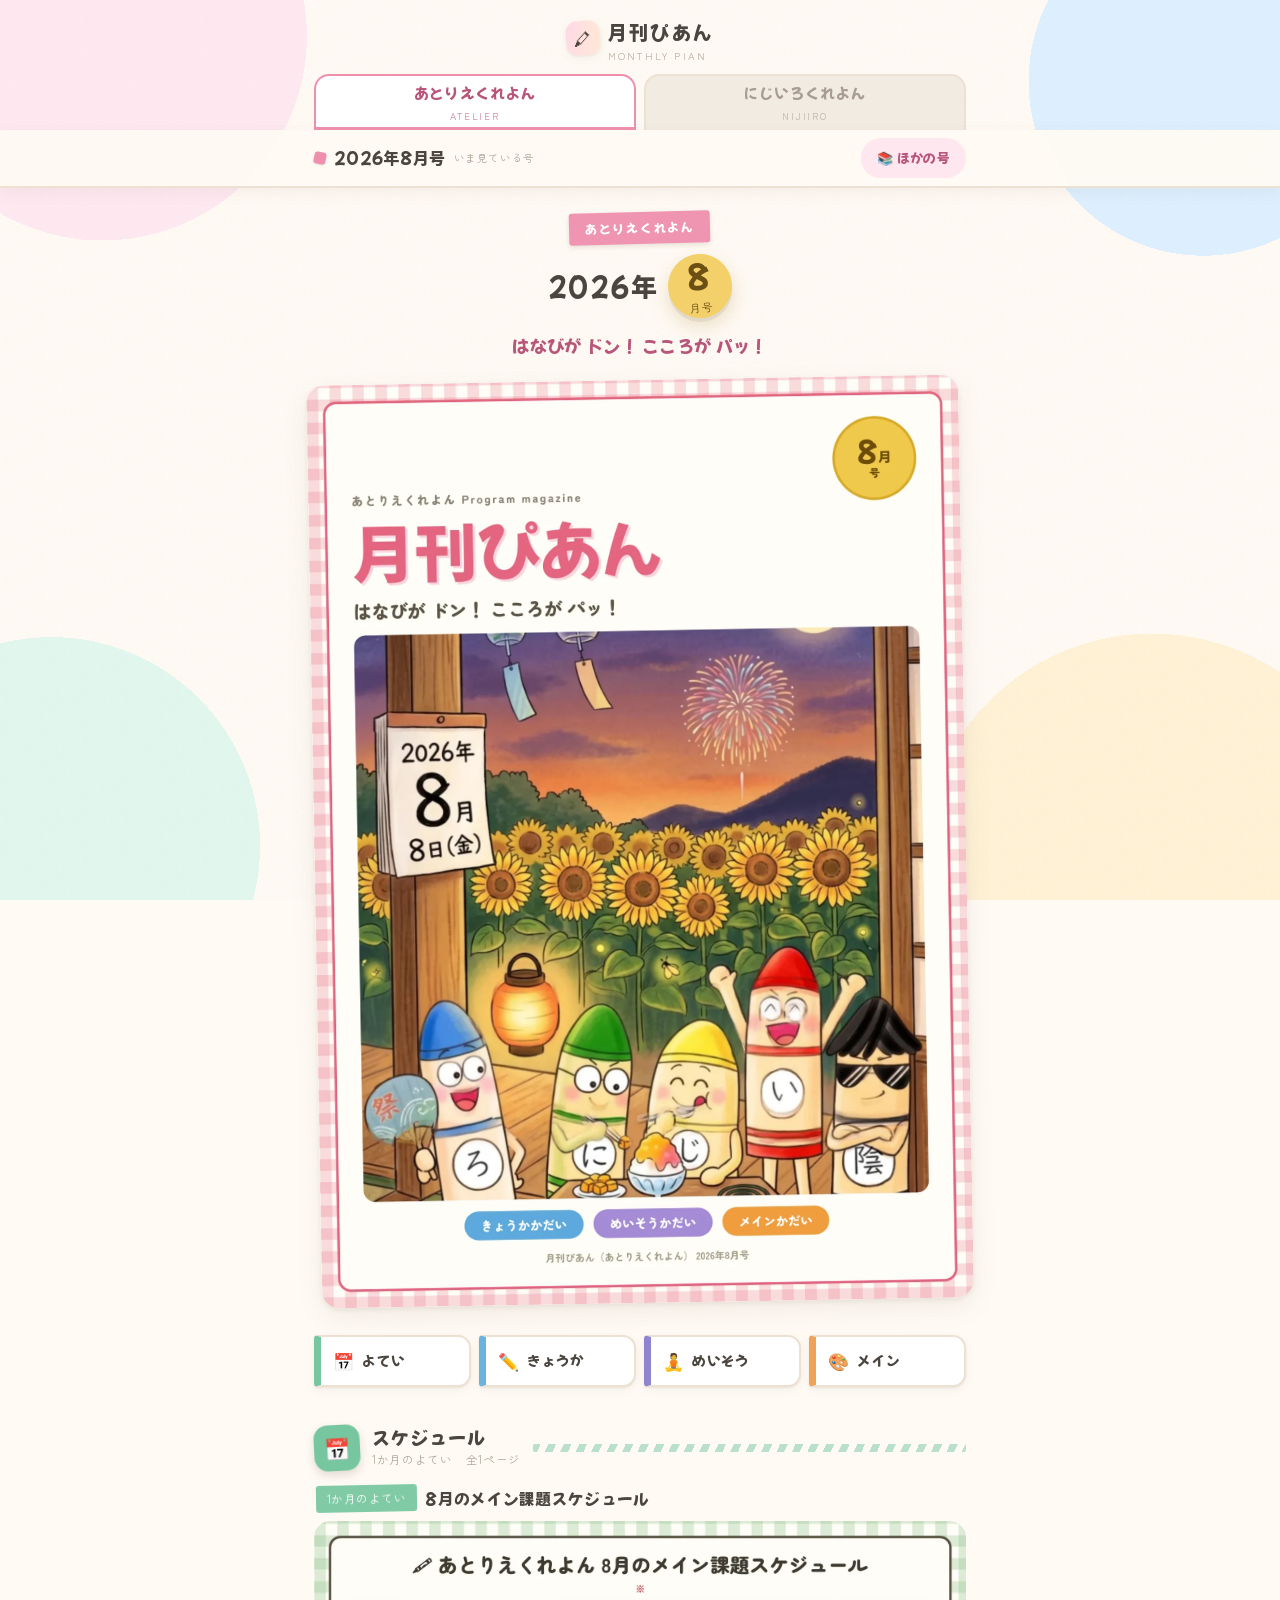
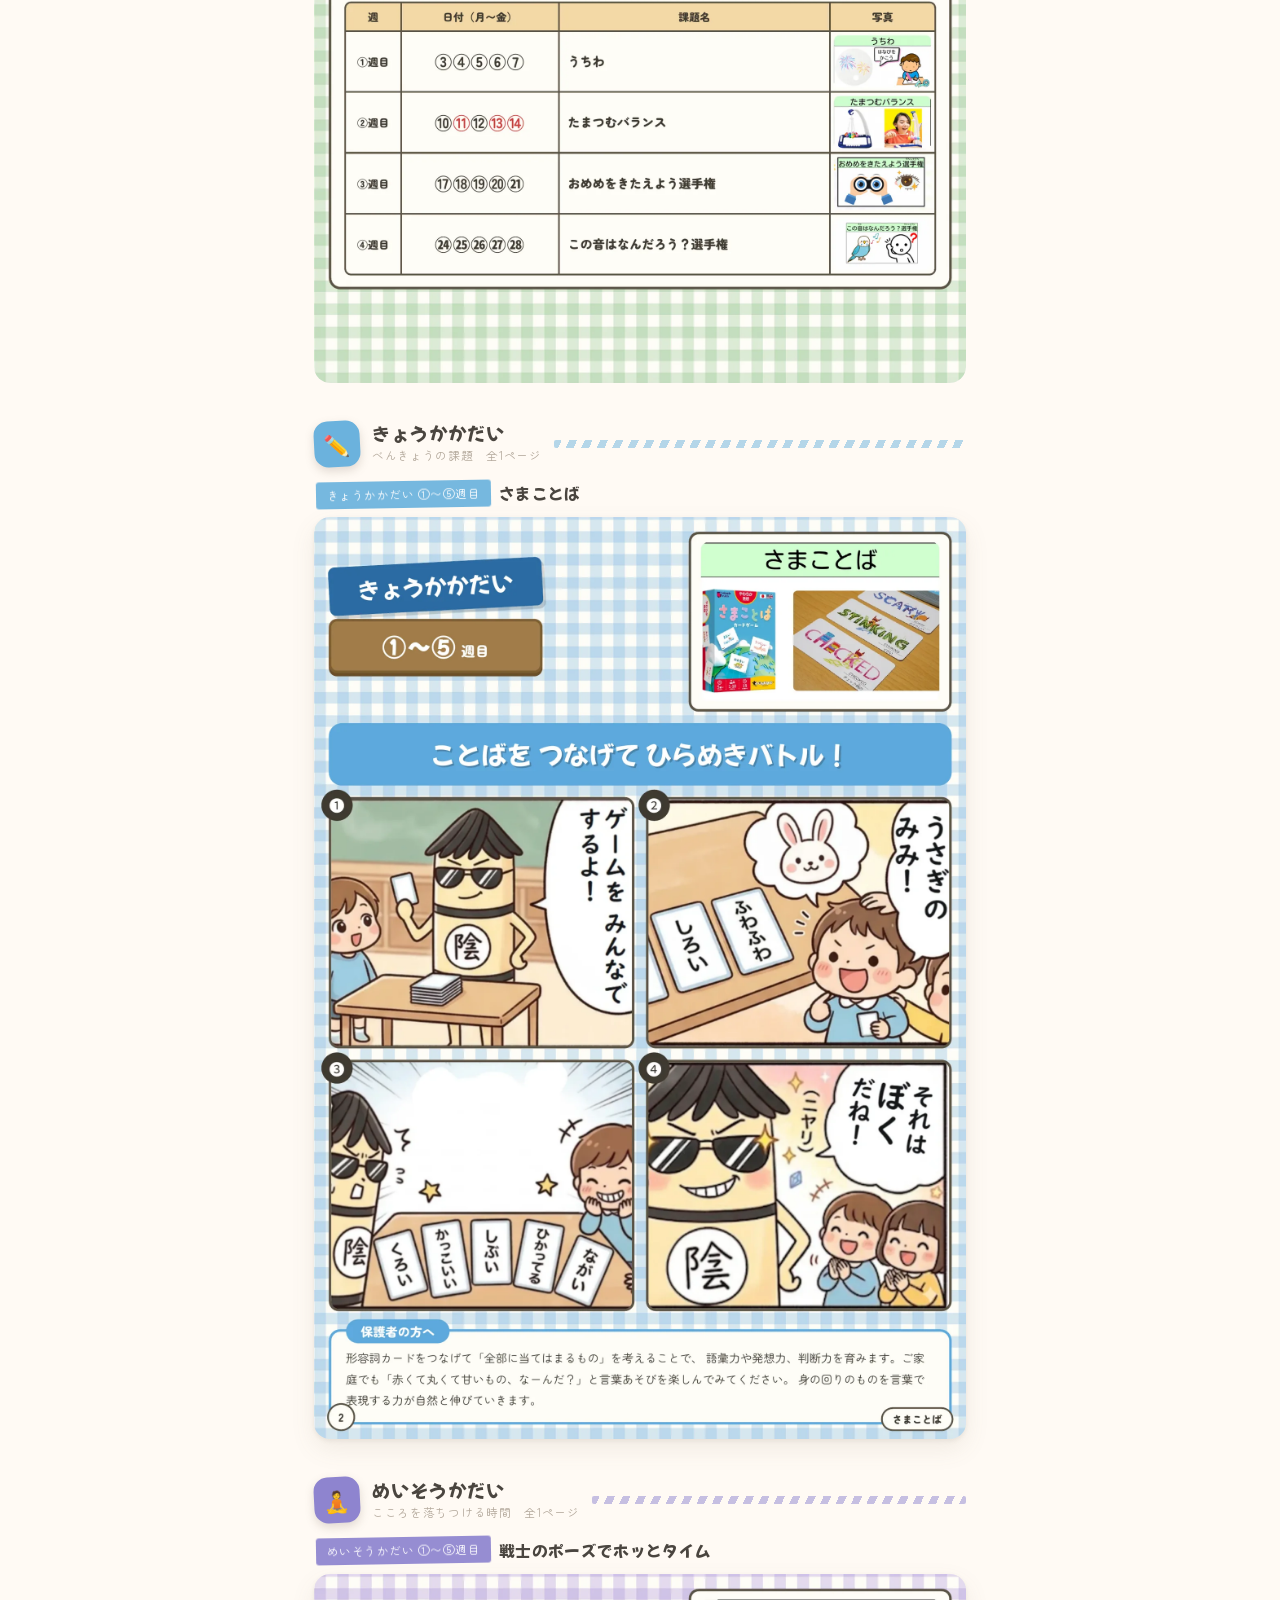
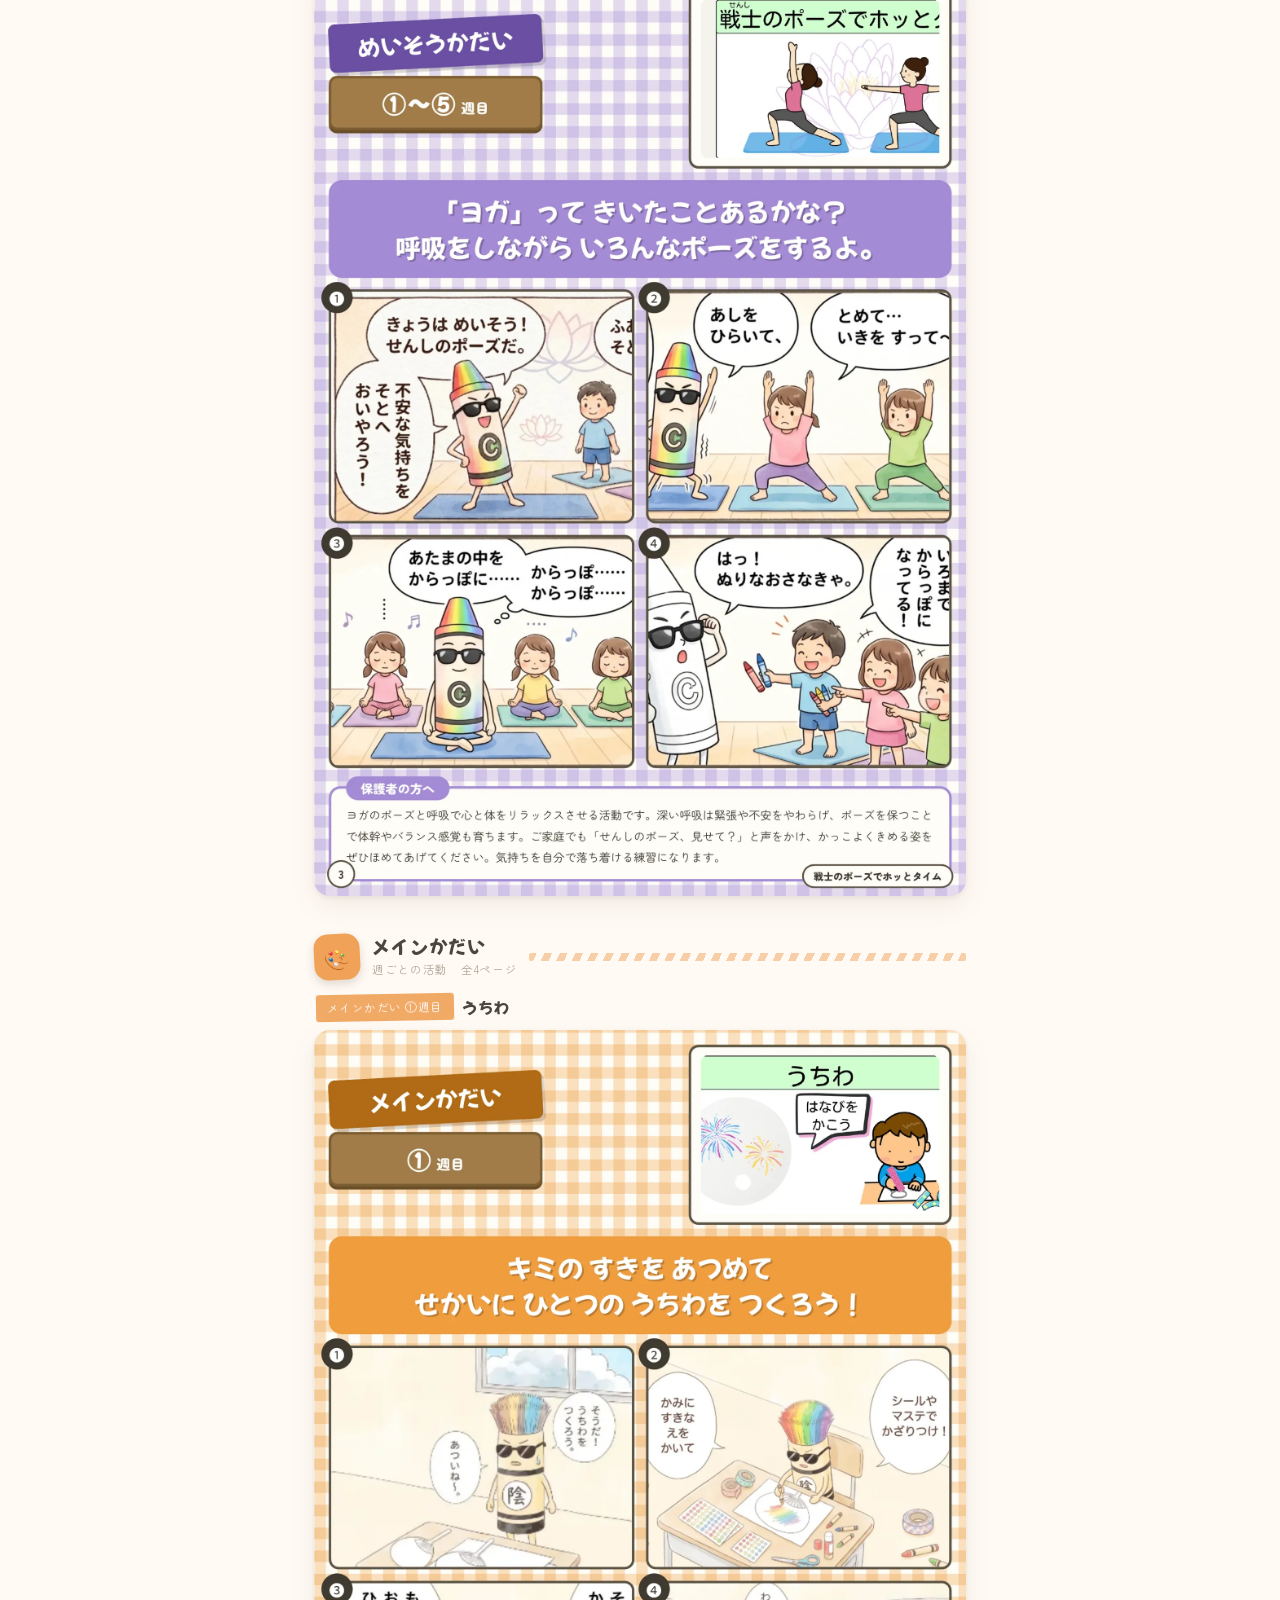
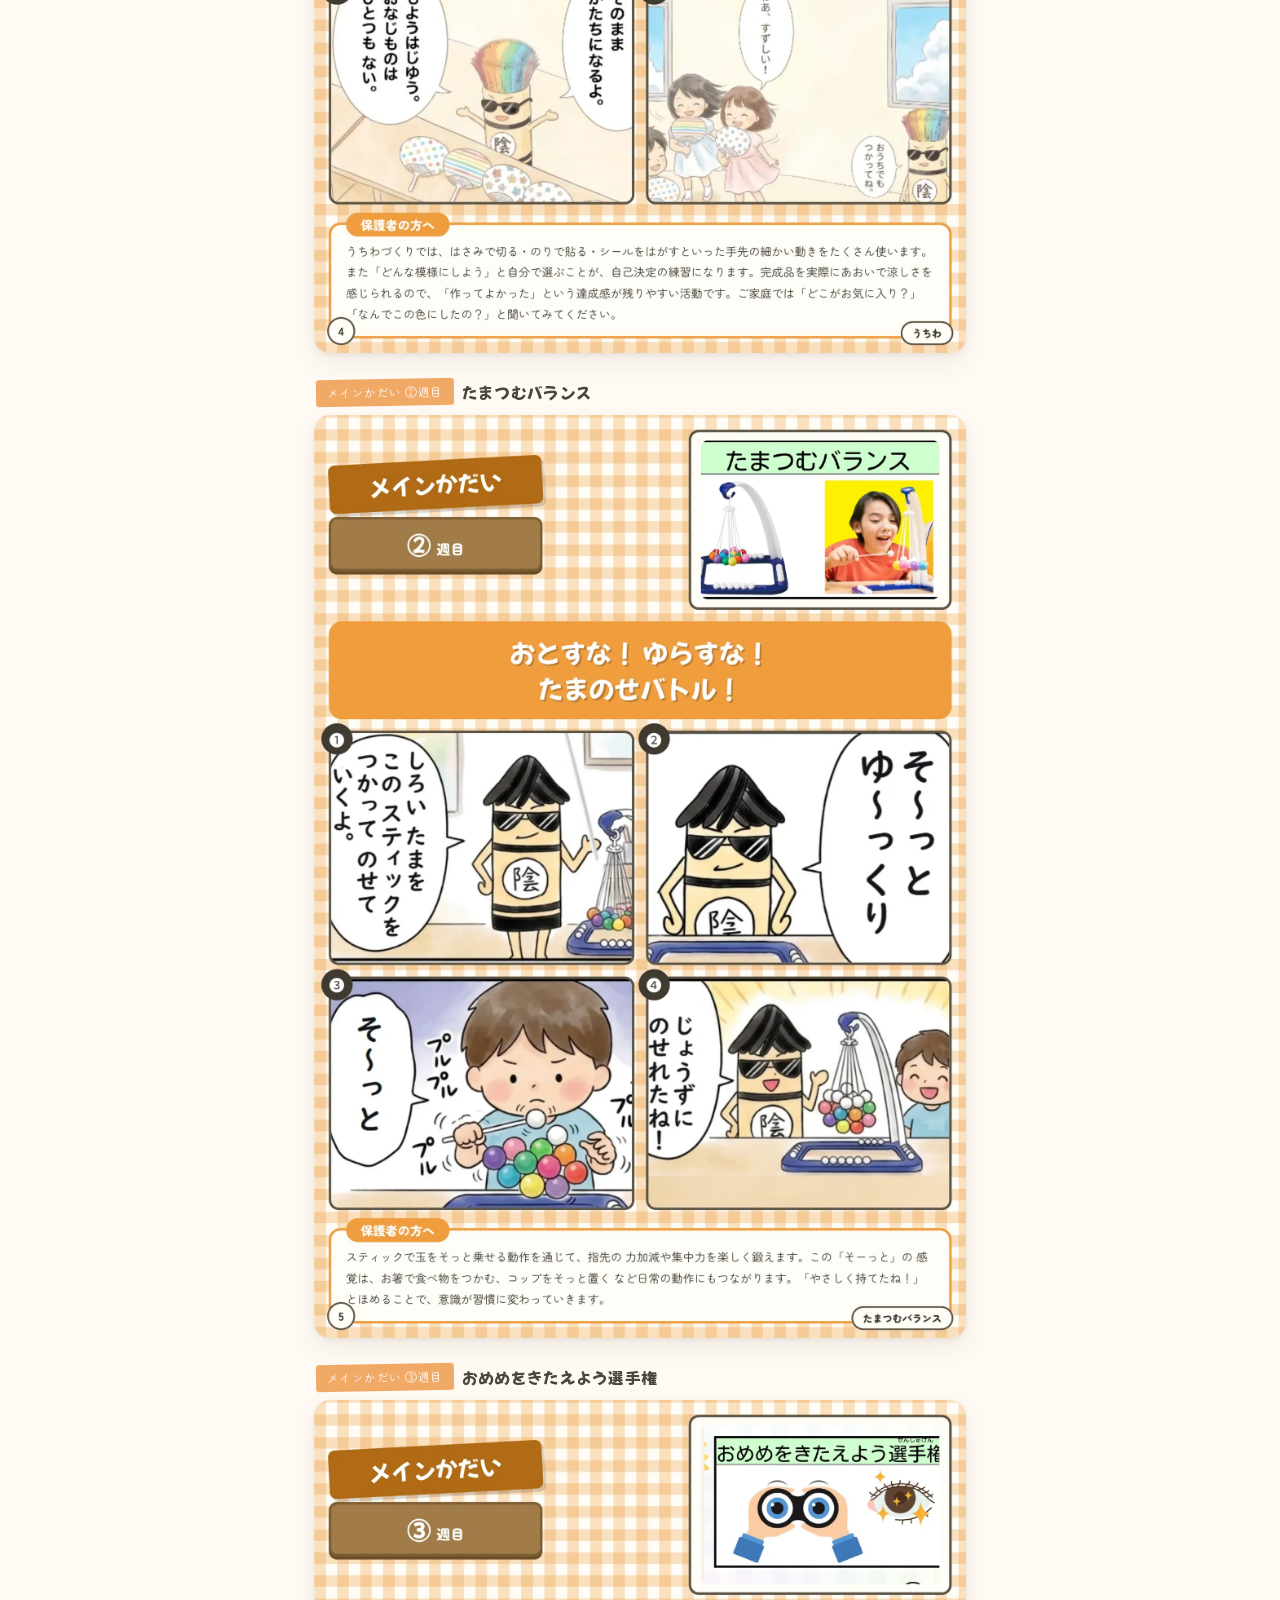
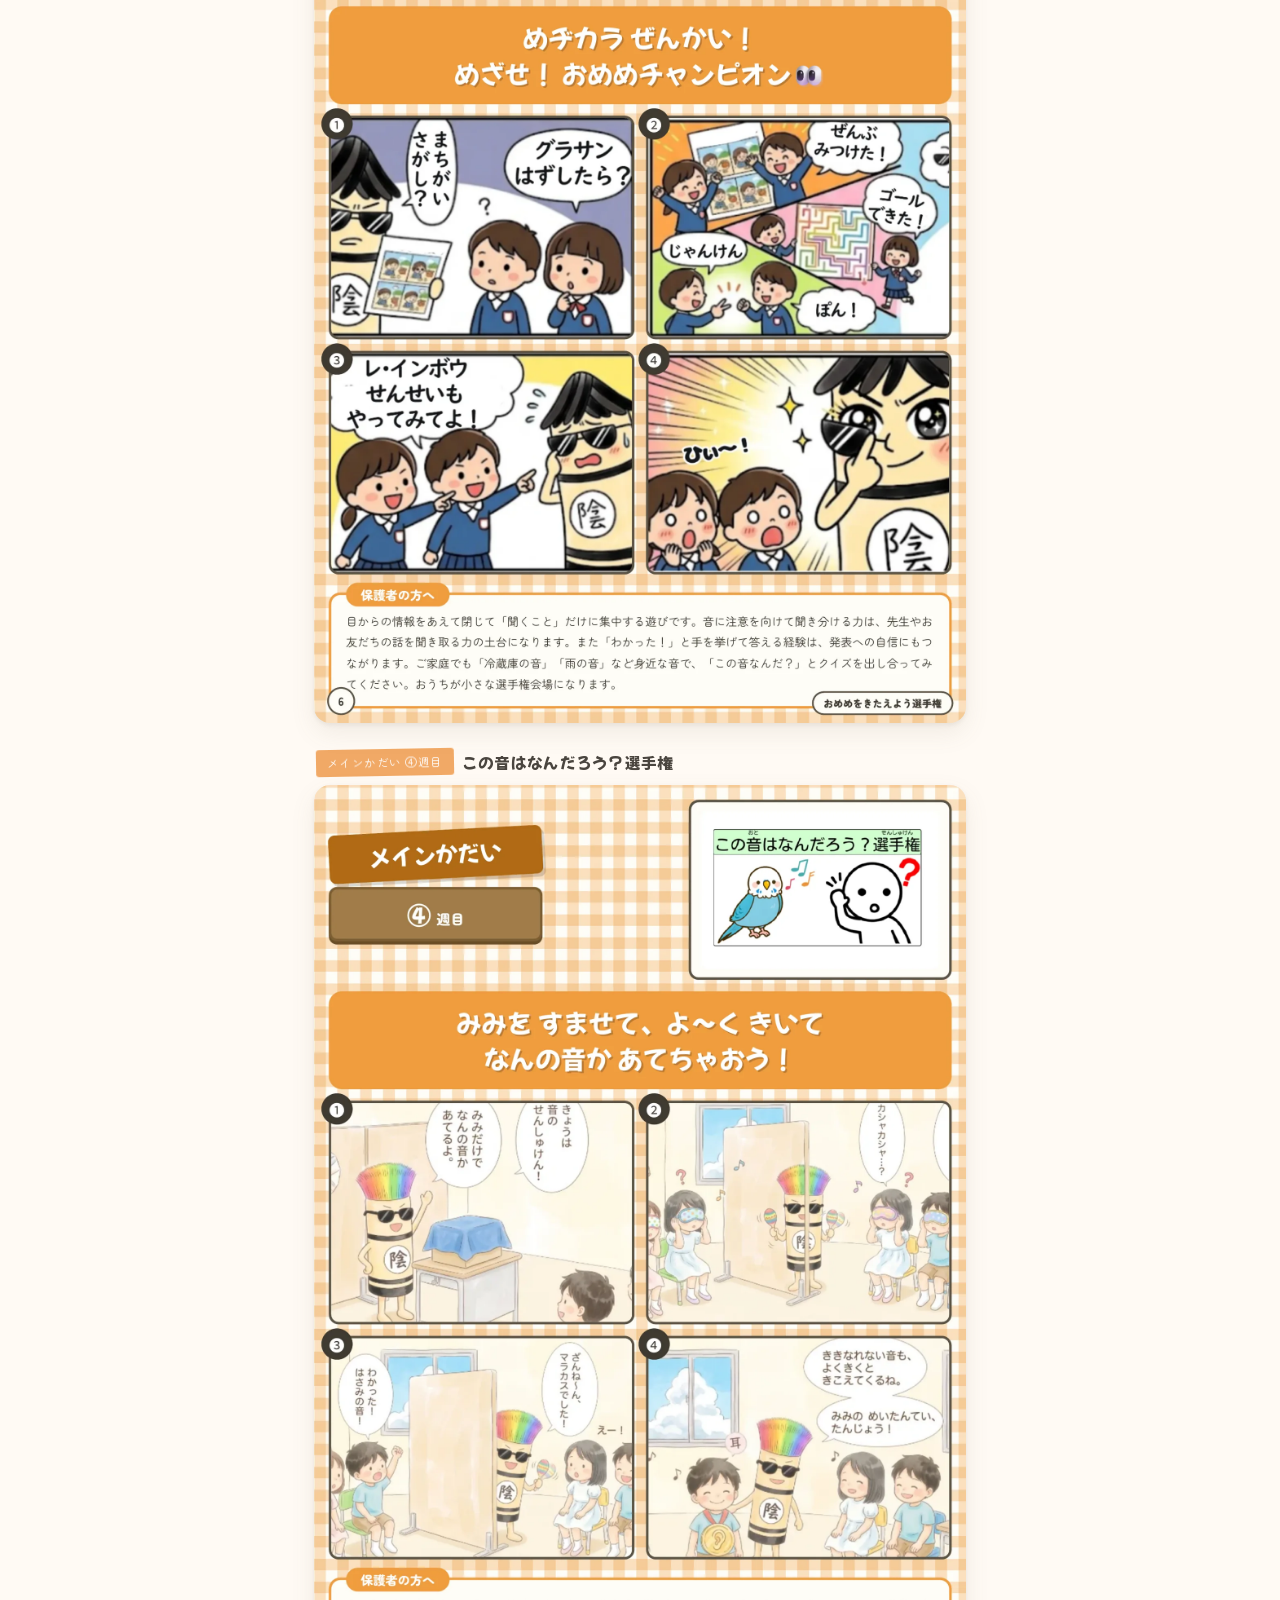
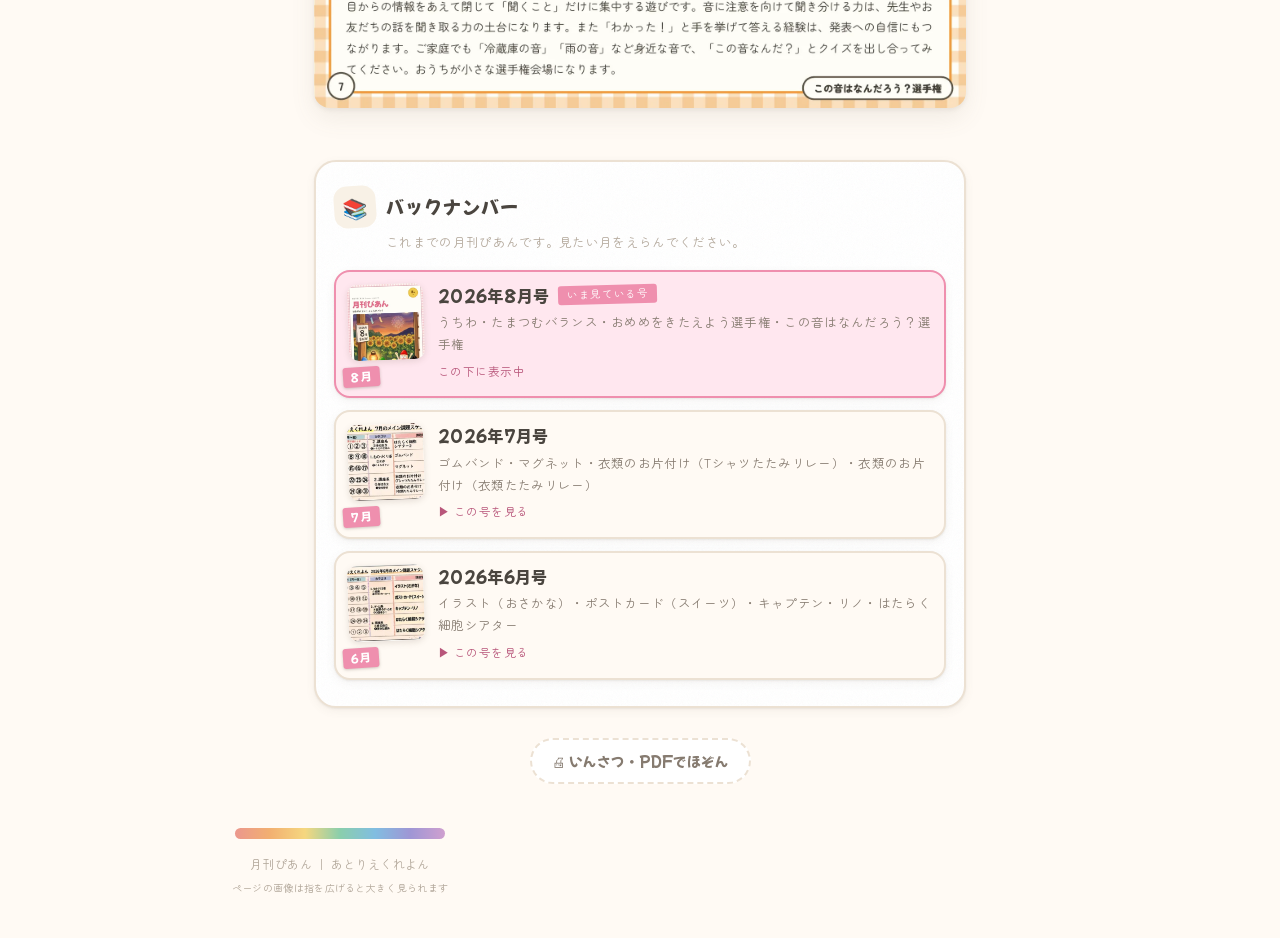
==== index.html @ 5f89f7d9 "ページ画像の「タップで大きく」を廃止し、ピンチアウトでの閲覧に一本化 - 🔍バッジと、画像タップで別タブに原寸が開く動作を削除（誤タップ防止） - 表紙もリンクなしのただの画像に - フッターの案内文" ====
<!DOCTYPE html>
<html lang="ja">
<head>
<meta charset="UTF-8" />
<meta name="viewport" content="width=device-width, initial-scale=1, viewport-fit=cover" />
<meta name="theme-color" content="#fffaf4" />
<meta name="description" content="あとりえくれよんの月刊ぴあん。今月号とバックナンバーをスマホで見られます。" />
<meta property="og:type" content="website" />
<meta property="og:title" content="月刊ぴあん｜あとりえくれよん" />
<meta property="og:description" content="今月の課題とスケジュール、これまでの号もまとめて見られます。" />
<title>月刊ぴあん｜あとりえくれよん</title>
<link rel="icon" href="data:image/svg+xml,<svg xmlns=%22http://www.w3.org/2000/svg%22 viewBox=%220 0 100 100%22><text y=%22.9em%22 font-size=%2290%22>🖍</text></svg>" />
<link rel="preconnect" href="https://fonts.googleapis.com" />
<link rel="preconnect" href="https://fonts.gstatic.com" crossorigin />
<link href="https://fonts.googleapis.com/css2?family=Mochiy+Pop+One&family=Zen+Maru+Gothic:wght@400;500;700&display=swap" rel="stylesheet" />
<link rel="stylesheet" href="assets/pian.css" />
</head>
<body data-brand="atelier">

<a class="skip" href="#main">本文へすすむ</a>

<header class="site">
  <div class="wrap">
    <p class="logo">
      <span class="mark" aria-hidden="true">🖍</span>
      <span>月刊ぴあん<small>MONTHLY PIAN</small></span>
    </p>
    <nav class="brands" aria-label="事業所をえらぶ">
      <a href="index.html" aria-current="page">あとりえくれよん<small>ATELIER</small></a>
      <a href="nijiiro.html">にじいろくれよん<small>NIJIIRO</small></a>
    </nav>
  </div>
</header>

<div class="issuebar">
  <div class="wrap">
    <p class="nowlabel">
      <span class="pin" aria-hidden="true"></span>
      <b id="nowIssue" aria-live="polite">読み込み中…</b>
      <span class="sub">いま見ている号</span>
    </p>
    <a class="btn-arch" href="#archive">📚 ほかの号</a>
  </div>
</div>

<main id="main" class="wrap">

  <div id="issueRoot"></div>

  <noscript>
    <p class="hero-note" style="margin:28px auto;">
      <span class="ico">⚠️</span>
      <span>このページを見るには、ブラウザのJavaScriptを有効にしてください。</span>
    </p>
  </noscript>

  <section class="archive" id="archive" aria-labelledby="archTitle">
    <div class="archive-head">
      <span class="ico" aria-hidden="true">📚</span>
      <h2 id="archTitle">バックナンバー</h2>
    </div>
    <p class="archive-lead">これまでの月刊ぴあんです。見たい月をえらんでください。</p>
    <div class="arch-list" id="archList"></div>
  </section>

  <div class="tools">
    <button type="button" id="printBtn">🖨 いんさつ・PDFでほぞん</button>
  </div>

</main>

<footer class="foot wrap">
  <div class="rainbow" aria-hidden="true"></div>
  月刊ぴあん ｜ あとりえくれよん<br />
  <small>ページの画像は指を広げると大きく見られます</small>
</footer>

<button class="totop" id="toTop" type="button">↑ うえへ</button>

<script src="issues.js"></script>
<script src="assets/pian.js"></script>
</body>
</html>
---- assets/pian.css ----
@charset "UTF-8";
/* 月刊ぴあん — 共通スタイル
   クラフト紙にマスキングテープで貼ったスクラップブック、という見立て。
   スマホ（375px前後）を基準に組み、大きい画面では中央に寄せる。 */

:root{
  /* 紙 */
  --paper:#fffaf4;
  --card:#ffffff;
  --paper-warm:#f8f1e6;
  --line:#ece1d3;
  --ink:#4a453f;
  --ink-2:#867b70;
  --ink-3:#b3a89b;

  /* マステ7色（1色＝1つの意味に固定する） */
  --m-red:#e8857b;
  --m-orange:#f0a259;
  --m-yellow:#f4d06a;
  --m-green:#76c69f;
  --m-blue:#6bb2dd;
  --m-indigo:#8e84cf;
  --m-violet:#c78fc8;

  /* ページ種別ごとの色 */
  --c-cover:var(--m-violet);
  --c-schedule:var(--m-green);
  --c-subject:var(--m-blue);
  --c-meditation:var(--m-indigo);
  --c-main:var(--m-orange);

  --radius:16px;
  --bar-h:56px;
  --shadow-s:0 1px 2px rgba(120,105,90,.10), 0 3px 10px rgba(120,105,90,.07);
  --shadow-m:0 2px 4px rgba(120,105,90,.10), 0 10px 24px rgba(120,105,90,.10);

  --font-head:"Mochiy Pop One","Zen Maru Gothic","Hiragino Maru Gothic ProN",sans-serif;
  --font-body:"Zen Maru Gothic","Hiragino Maru Gothic ProN","BIZ UDPGothic",sans-serif;

  /* 紙の粒子感 */
  --grain:url("data:image/svg+xml,%3Csvg xmlns='http://www.w3.org/2000/svg' width='120' height='120'%3E%3Cfilter id='n'%3E%3CfeTurbulence baseFrequency='.8' numOctaves='3' stitchTiles='stitch'/%3E%3C/filter%3E%3Crect width='120' height='120' filter='url(%23n)' opacity='.035'/%3E%3C/svg%3E");
}

/* 事業所ごとのテーマ色 */
body[data-brand="atelier"]{
  --brand:#ef8fae; --brand-d:#b8567a; --brand-soft:#ffe7ef;
  --brand-grad:linear-gradient(100deg,#ffd9e6,#ffe9d6);
}
body[data-brand="nijiiro"]{
  --brand:#9c8ddb; --brand-d:#65559f; --brand-soft:#eae5fb;
  --brand-grad:linear-gradient(100deg,#ffe1ec,#fff4d6,#e2f7ee,#dcefff,#e8e3fb);
}

*,*::before,*::after{box-sizing:border-box;}

html{
  scroll-behavior:smooth;
  /* sticky バーの下に見出しが隠れないように */
  scroll-padding-top:calc(var(--bar-h) + 12px);
  -webkit-text-size-adjust:100%;
}

body{
  margin:0;
  color:var(--ink);
  font-family:var(--font-body);
  font-size:16px;
  line-height:1.85;
  letter-spacing:.02em;
  background:
    radial-gradient(circle at 8% 4%, #ffe9f1 0 14%, transparent 14%),
    radial-gradient(circle at 94% 9%, #def0ff 0 12%, transparent 12%),
    radial-gradient(circle at 90% 96%, #fff2d6 0 16%, transparent 16%),
    radial-gradient(circle at 4% 94%, #e2f7ee 0 14%, transparent 14%),
    var(--paper);
  background-attachment:fixed;
  overflow-x:hidden; /* 傾けた要素が横スクロールを生まないように */
}
body::before{
  content:"";
  position:fixed; inset:0; pointer-events:none; z-index:0;
  background-image:var(--grain);
}

img{max-width:100%;}

a{color:var(--brand-d);}

:focus-visible{
  outline:3px solid var(--m-blue);
  outline-offset:2px;
  border-radius:6px;
}

.skip{
  position:absolute; left:-9999px; top:0;
  background:var(--card); padding:12px 18px; border-radius:0 0 12px 0;
  z-index:100; font-family:var(--font-head);
}
.skip:focus{left:0;}

.wrap{
  position:relative; z-index:1;
  width:100%; max-width:680px; margin:0 auto;
  padding:0 14px;
}

/* ══════════ ヘッダー ══════════ */
.site{padding:14px 0 0;}
.logo{
  display:flex; align-items:center; justify-content:center; gap:8px;
  margin:0 0 12px;
  font-family:var(--font-head); font-size:19px; letter-spacing:.12em;
  color:var(--ink);
}
.logo .mark{
  display:inline-grid; place-items:center;
  width:34px; height:34px; border-radius:11px;
  background:var(--brand-grad);
  box-shadow:var(--shadow-s);
  font-size:17px; transform:rotate(-4deg);
}
.logo small{
  display:block; font-family:var(--font-body); font-size:10px;
  letter-spacing:.22em; color:var(--ink-3); line-height:1.2; margin-top:1px;
}

/* 事業所タブ */
.brands{display:flex; gap:8px;}
.brands a{
  flex:1; min-height:56px;
  display:flex; flex-direction:column; align-items:center; justify-content:center;
  text-decoration:none; text-align:center;
  font-family:var(--font-head); font-size:14.5px; letter-spacing:.02em;
  color:#a89d92; background:#f2ebe1;
  border:2px solid var(--line); border-bottom:none;
  border-radius:15px 15px 0 0;
  transition:background .2s ease-out, color .2s ease-out;
}
.brands a small{
  font-family:var(--font-body); font-size:9.5px; letter-spacing:.2em;
  margin-top:1px; opacity:.8;
}
.brands a[aria-current="page"]{
  color:var(--brand-d); background:var(--card);
  border-color:var(--brand);
  box-shadow:0 -3px 0 var(--brand) inset;
}
body[data-brand="nijiiro"] .brands a[aria-current="page"]{background:var(--brand-grad);}
.brands a:active{transform:translateY(1px);}

/* ══════════ 現在の号バー（常に上に貼りつく） ══════════ */
.issuebar{
  position:sticky; top:0; z-index:30;
  border-bottom:2px solid var(--line);
  background:rgba(255,250,244,.94);
  -webkit-backdrop-filter:saturate(1.2) blur(8px);
  backdrop-filter:saturate(1.2) blur(8px);
  box-shadow:0 4px 14px rgba(150,135,115,.10);
}
.issuebar .wrap{
  min-height:var(--bar-h);
  display:flex; align-items:center; gap:10px;
}
.nowlabel{
  flex:1 1 auto; min-width:0; margin:0;
  display:flex; align-items:center; gap:8px;
}
.nowlabel .pin{
  flex:0 0 auto; width:12px; height:12px; border-radius:3px;
  background:var(--brand); transform:rotate(12deg);
  box-shadow:0 1px 2px rgba(0,0,0,.12);
}
.nowlabel b{
  font-family:var(--font-head); font-size:16px; font-weight:400;
  color:var(--ink); white-space:nowrap; overflow:hidden; text-overflow:ellipsis;
}
.nowlabel .sub{
  font-size:10.5px; color:var(--ink-3); letter-spacing:.06em; white-space:nowrap;
}
@media (max-width:359px){ .nowlabel .sub{display:none;} }

.btn-arch{
  flex:0 0 auto;
  min-height:40px; display:inline-flex; align-items:center; gap:5px;
  padding:0 14px; border-radius:999px;
  font-family:var(--font-head); font-size:13px; text-decoration:none;
  color:var(--brand-d); background:var(--brand-soft);
  border:2px solid transparent;
  transition:border-color .2s ease-out, transform .15s ease-out;
}
.btn-arch:hover{border-color:var(--brand);}
.btn-arch:active{transform:scale(.96);}

/* ══════════ 号の表紙まわり ══════════ */
.hero{padding:24px 0 6px; text-align:center;}
.hero-kicker{
  display:inline-block; margin:0 0 10px; padding:5px 16px;
  font-family:var(--font-head); font-size:12px; letter-spacing:.14em;
  color:#fff; background:var(--brand);
  border-radius:3px; transform:rotate(-1.4deg); opacity:.94;
  box-shadow:0 2px 5px rgba(120,105,90,.18);
}
.hero-title{
  margin:0; font-family:var(--font-head); font-weight:400;
  font-size:26px; letter-spacing:.06em; color:var(--ink);
  display:flex; align-items:center; justify-content:center; gap:10px;
}
.hero-title .num{
  display:inline-grid; place-items:center;
  width:64px; height:64px; border-radius:50%;
  background:var(--m-yellow); color:#6b4f13;
  font-size:31px; line-height:1;
  box-shadow:0 4px 0 rgba(0,0,0,.06), 0 8px 18px rgba(190,160,80,.30);
  transform:rotate(-5deg);
}
.hero-title .num small{
  display:block; font-family:var(--font-body); font-size:11px; margin-top:2px;
}
.hero-catch{
  margin:14px 0 0; font-family:var(--font-head); font-weight:400;
  font-size:17px; line-height:1.65; color:var(--brand-d);
}
.hero-note{
  margin:16px auto 0; max-width:520px;
  display:flex; align-items:flex-start; gap:8px; text-align:left;
  padding:12px 16px; font-size:14px; line-height:1.7;
  color:#7d6234; background:#fdf4dd;
  border:2px dashed var(--m-yellow); border-radius:14px;
}
.hero-note .ico{flex:0 0 auto;}

/* 表紙画像 */
.cover{margin:20px 0 0;}
.cover img{
  display:block; width:100%; height:auto; border-radius:18px;
  box-shadow:var(--shadow-m);
  transform:rotate(-1deg);
}

/* ══════════ セクションへのジャンプ ══════════ */
.jump{
  display:grid; grid-template-columns:repeat(2,1fr); gap:8px;
  margin:26px 0 6px;
}
@media (min-width:520px){ .jump{grid-template-columns:repeat(4,1fr);} }
.jump a{
  min-height:52px; display:flex; align-items:center; gap:8px;
  padding:0 12px; text-decoration:none;
  font-family:var(--font-head); font-size:13.5px; color:var(--ink);
  background:var(--card); border:2px solid var(--line);
  border-left-width:7px; border-radius:4px 13px 13px 4px;
  box-shadow:var(--shadow-s);
  transition:transform .18s ease-out, border-color .18s ease-out;
}
.jump a .ico{font-size:17px; line-height:1;}
.jump a:active{transform:scale(.97);}
.jump a[data-sec="schedule"]{border-left-color:var(--c-schedule);}
.jump a[data-sec="subject"]{border-left-color:var(--c-subject);}
.jump a[data-sec="meditation"]{border-left-color:var(--c-meditation);}
.jump a[data-sec="main"]{border-left-color:var(--c-main);}

/* ══════════ セクション ══════════ */
.sec{margin:38px 0 0;}
.sec-head{
  display:flex; align-items:center; gap:12px; margin:0 0 14px;
  scroll-margin-top:calc(var(--bar-h) + 14px);
}
.sec-head .ico{
  flex:0 0 auto; display:grid; place-items:center;
  width:46px; height:46px; border-radius:14px;
  font-size:21px; color:#fff;
  box-shadow:0 4px 10px rgba(120,105,90,.22);
  transform:rotate(-3deg);
}
.sec-head .txt{min-width:0;}
.sec-head h2{
  margin:0; font-family:var(--font-head); font-weight:400;
  font-size:18px; letter-spacing:.06em; line-height:1.35; color:var(--ink);
}
.sec-head .cnt{
  display:block; font-size:11.5px; color:var(--ink-3); letter-spacing:.06em;
}
.sec-head::after{
  content:""; flex:1 1 auto; height:8px; border-radius:2px; opacity:.5;
  background:repeating-linear-gradient(115deg,
    currentColor 0 7px, transparent 7px 14px);
}
.sec[data-sec="schedule"] .sec-head{color:var(--c-schedule);}
.sec[data-sec="subject"] .sec-head{color:var(--c-subject);}
.sec[data-sec="meditation"] .sec-head{color:var(--c-meditation);}
.sec[data-sec="main"] .sec-head{color:var(--c-main);}
.sec[data-sec="schedule"] .sec-head .ico{background:var(--c-schedule);}
.sec[data-sec="subject"] .sec-head .ico{background:var(--c-subject);}
.sec[data-sec="meditation"] .sec-head .ico{background:var(--c-meditation);}
.sec[data-sec="main"] .sec-head .ico{background:var(--c-main);}

/* ══════════ 1ページ ══════════ */
.page{margin:0 0 26px;}
.page-cap{
  display:flex; align-items:center; flex-wrap:wrap; gap:8px;
  margin:0 0 9px; padding-left:2px;
}
.page-cap .wk{
  display:inline-block; padding:3px 11px; border-radius:3px;
  font-size:11.5px; letter-spacing:.04em; color:#fff;
  transform:rotate(-1deg); opacity:.92;
}
.sec[data-sec="schedule"] .wk{background:var(--c-schedule);}
.sec[data-sec="subject"] .wk{background:var(--c-subject);}
.sec[data-sec="meditation"] .wk{background:var(--c-meditation);}
.sec[data-sec="main"] .wk{background:var(--c-main);}
.page-cap .ttl{
  font-family:var(--font-head); font-size:15.5px; color:var(--ink);
  line-height:1.4;
}
.page-view{
  display:block; border-radius:var(--radius);
}
.page-view img{
  display:block; width:100%; height:auto; border-radius:var(--radius);
  background:var(--card);
  box-shadow:var(--shadow-m);
}
/* 下が余白のページは上だけ見せて縦を詰める（余白だけのページに限る） */
.page-view.is-crop{overflow:hidden;}
.page-view.is-crop img{
  aspect-ratio:var(--ar);
  height:auto; object-fit:cover; object-position:top center;
}

/* ══════════ バックナンバー ══════════ */
.archive{
  margin:52px 0 0; padding:24px 18px 26px;
  background:var(--card); background-image:var(--grain);
  border:2px solid var(--line); border-radius:22px;
  box-shadow:var(--shadow-s);
  scroll-margin-top:calc(var(--bar-h) + 14px);
}
.archive-head{
  display:flex; align-items:center; gap:10px; margin:0 0 4px;
}
.archive-head h2{
  margin:0; font-family:var(--font-head); font-weight:400;
  font-size:18px; letter-spacing:.06em;
}
.archive-head .ico{
  display:grid; place-items:center; width:42px; height:42px;
  border-radius:13px; font-size:20px;
  background:var(--paper-warm); transform:rotate(-4deg);
}
.archive-lead{
  margin:0 0 18px; padding-left:52px;
  font-size:12.5px; color:var(--ink-3); line-height:1.6;
}
.arch-list{display:grid; gap:12px;}

.arch-card{
  display:flex; gap:14px; align-items:stretch;
  padding:12px; text-align:left; width:100%; text-decoration:none;
  background:var(--paper); border:2px solid var(--line);
  border-radius:16px; cursor:pointer;
  font:inherit; color:inherit;
  box-shadow:var(--shadow-s);
  transition:transform .2s ease-out, border-color .2s ease-out, box-shadow .2s ease-out;
}
.arch-card:hover{transform:translateY(-2px); box-shadow:var(--shadow-m);}
.arch-card:active{transform:scale(.985);}
.arch-card[aria-current="true"]{
  border-color:var(--brand); background:var(--brand-soft);
}
.arch-thumb{
  flex:0 0 76px; position:relative;
}
.arch-thumb img{
  display:block; width:76px; height:76px; object-fit:cover; object-position:top center;
  border-radius:10px; background:#fff;
  box-shadow:0 2px 6px rgba(120,105,90,.18);
  transform:rotate(-2deg);
}
/* 小さな見本だけでは月が判別しにくいので、マステ風のラベルを貼る */
.arch-m{
  position:absolute; left:-5px; bottom:-2px;
  padding:1px 8px; border-radius:3px;
  font-family:var(--font-head); font-size:11px; line-height:1.6; color:#fff;
  background:var(--brand); transform:rotate(-4deg);
  box-shadow:0 1px 3px rgba(90,75,60,.28);
}
.arch-body{flex:1 1 auto; min-width:0;}
.arch-title{
  display:flex; align-items:center; gap:8px; flex-wrap:wrap;
  font-family:var(--font-head); font-size:16px; line-height:1.4; color:var(--ink);
}
.arch-now{
  padding:2px 9px; border-radius:3px; font-size:10.5px; letter-spacing:.06em;
  color:#fff; background:var(--brand); transform:rotate(-1.5deg);
  font-family:var(--font-body);
}
.arch-items{
  margin:5px 0 0; font-size:12.5px; line-height:1.75; color:var(--ink-2);
  display:-webkit-box; -webkit-line-clamp:2; -webkit-box-orient:vertical; overflow:hidden;
}
.arch-go{
  margin:4px 0 0; font-size:11.5px; color:var(--brand-d); letter-spacing:.04em;
}

/* ══════════ 便利ボタン ══════════ */
.tools{
  display:flex; gap:10px; flex-wrap:wrap; justify-content:center;
  margin:30px 0 0;
}
.tools button{
  min-height:46px; padding:0 20px; cursor:pointer;
  font-family:var(--font-head); font-size:13.5px; color:var(--ink-2);
  background:var(--card); border:2px dashed var(--line); border-radius:999px;
  transition:border-color .2s ease-out, color .2s ease-out;
}
.tools button:hover{border-color:var(--brand); color:var(--brand-d);}

.totop{
  position:fixed; right:14px; bottom:14px; z-index:40;
  min-width:52px; min-height:52px; padding:0 14px; cursor:pointer;
  display:inline-flex; align-items:center; gap:5px;
  font-family:var(--font-head); font-size:12.5px; color:var(--brand-d);
  background:rgba(255,255,255,.95); border:2px solid var(--brand);
  border-radius:999px; box-shadow:0 4px 14px rgba(120,105,90,.22);
  opacity:0; transform:translateY(10px); pointer-events:none;
  transition:opacity .25s ease-out, transform .25s ease-out;
}
.totop.on{opacity:1; transform:none; pointer-events:auto;}

/* ══════════ フッター ══════════ */
.foot{
  margin:44px 0 0; padding:0 0 40px; text-align:center;
  font-size:12px; color:var(--ink-3); line-height:1.9;
}
.rainbow{
  height:11px; max-width:210px; margin:0 auto 14px; border-radius:999px;
  background:linear-gradient(90deg,
    var(--m-red),var(--m-orange),var(--m-yellow),
    var(--m-green),var(--m-blue),var(--m-indigo),var(--m-violet));
  opacity:.85;
}

/* ══════════ 号の切り替え時のあらわれ方 ══════════ */
.issue{animation:rise .38s ease-out both;}
.issue .sec{animation:rise .42s ease-out both;}
.issue .sec:nth-of-type(1){animation-delay:.04s;}
.issue .sec:nth-of-type(2){animation-delay:.08s;}
.issue .sec:nth-of-type(3){animation-delay:.12s;}
.issue .sec:nth-of-type(4){animation-delay:.16s;}
@keyframes rise{
  from{opacity:0; transform:translateY(10px);}
  to{opacity:1; transform:none;}
}

/* ══════════ 配慮 ══════════ */
@media (prefers-reduced-motion:reduce){
  html{scroll-behavior:auto;}
  *,*::before,*::after{
    animation-duration:.001ms !important;
    animation-iteration-count:1 !important;
    transition-duration:.001ms !important;
  }
  .cover img,.hero-kicker,.hero-title .num,.sec-head .ico,
  .arch-thumb img,.page-cap .wk,.logo .mark,.nowlabel .pin{transform:none;}
}
@media (prefers-contrast:more){
  :root{--ink:#241f1b; --ink-2:#4d453d; --ink-3:#6a6158; --line:#c9bcab;}
}

/* ══════════ 印刷 ══════════ */
@media print{
  body{background:#fff;}
  body::before,.site,.issuebar,.jump,.archive,.tools,.totop,.skip{display:none !important;}
  .wrap{max-width:none; padding:0;}
  .issue,.issue .sec{animation:none;}
  .page{margin:0 0 10mm; break-inside:avoid;}
  .page-view.is-crop{overflow:visible;}
  .page-view.is-crop img{aspect-ratio:auto; object-fit:fill;} /* 紙では省略せず全体を出す */
  .page-view img{box-shadow:none; border-radius:0; transform:none;}
  .cover img{box-shadow:none; transform:none;}
  .sec-head .ico{box-shadow:none;}
}
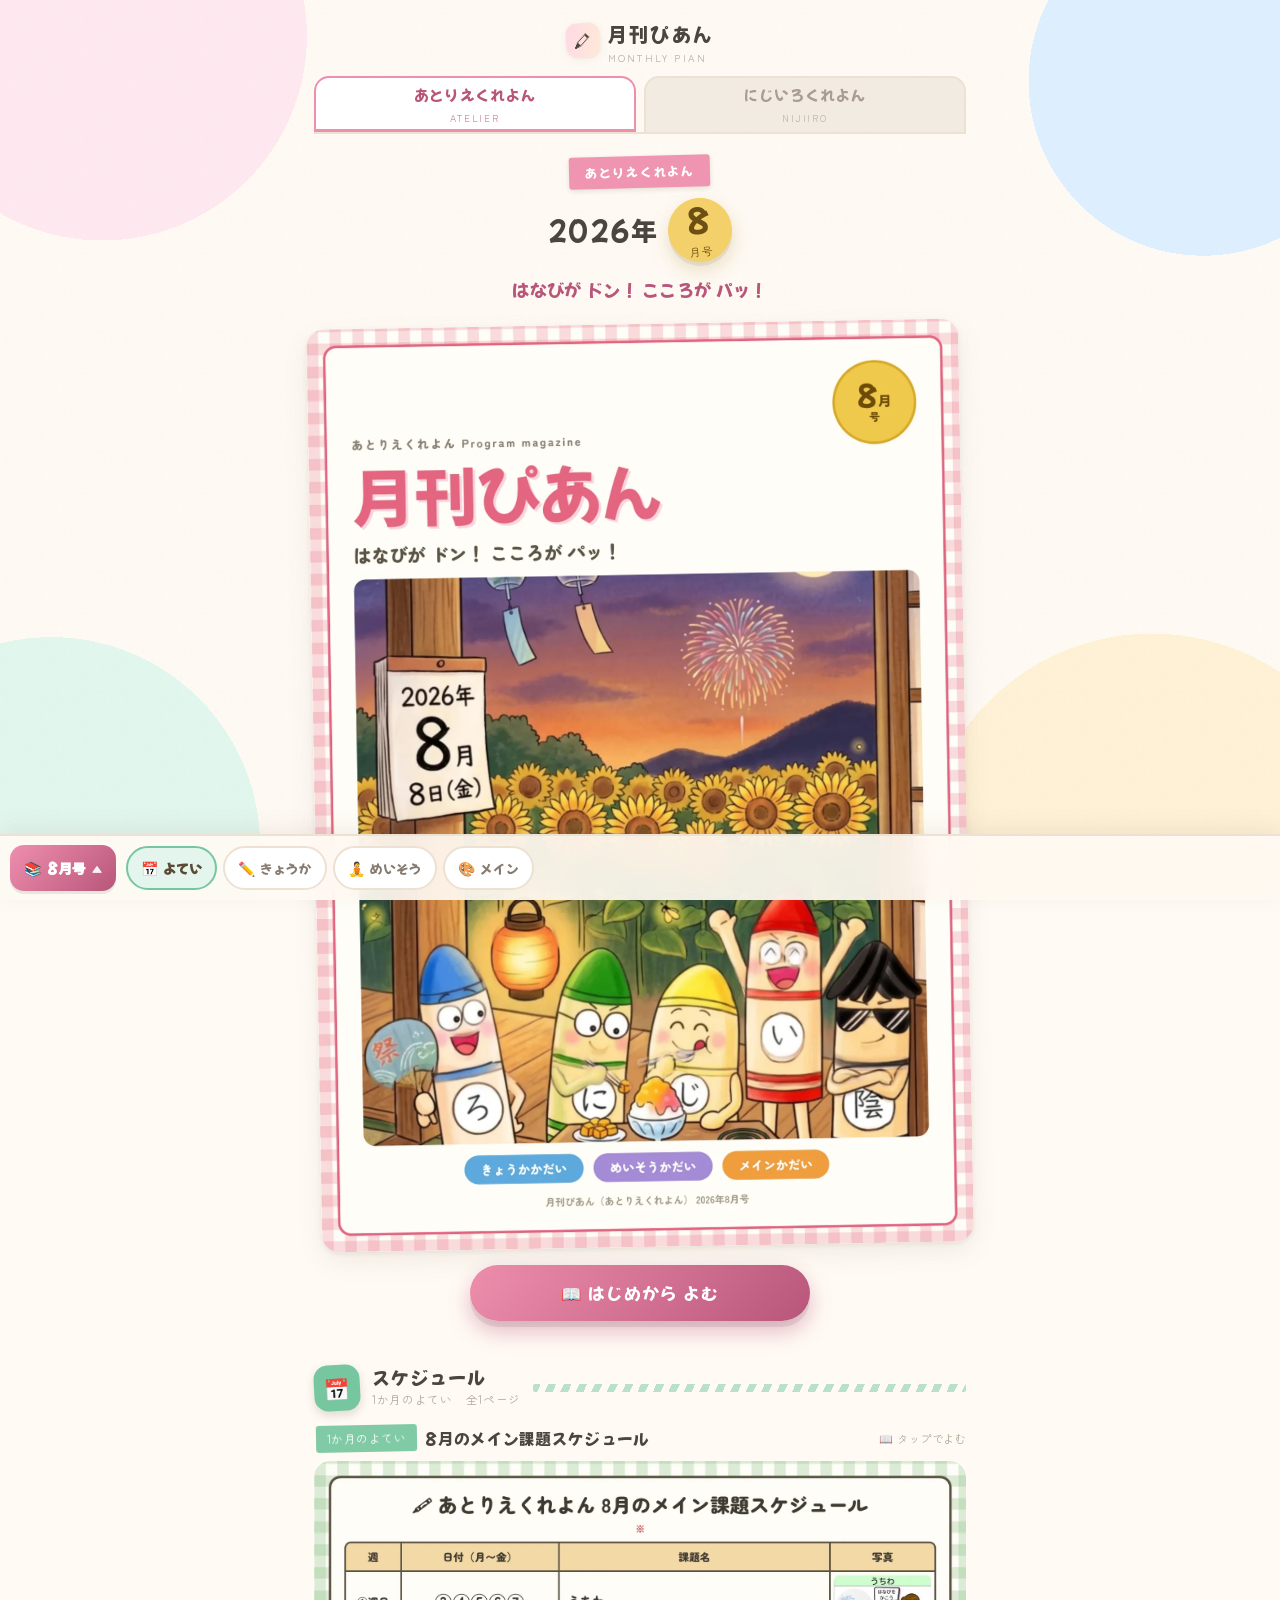
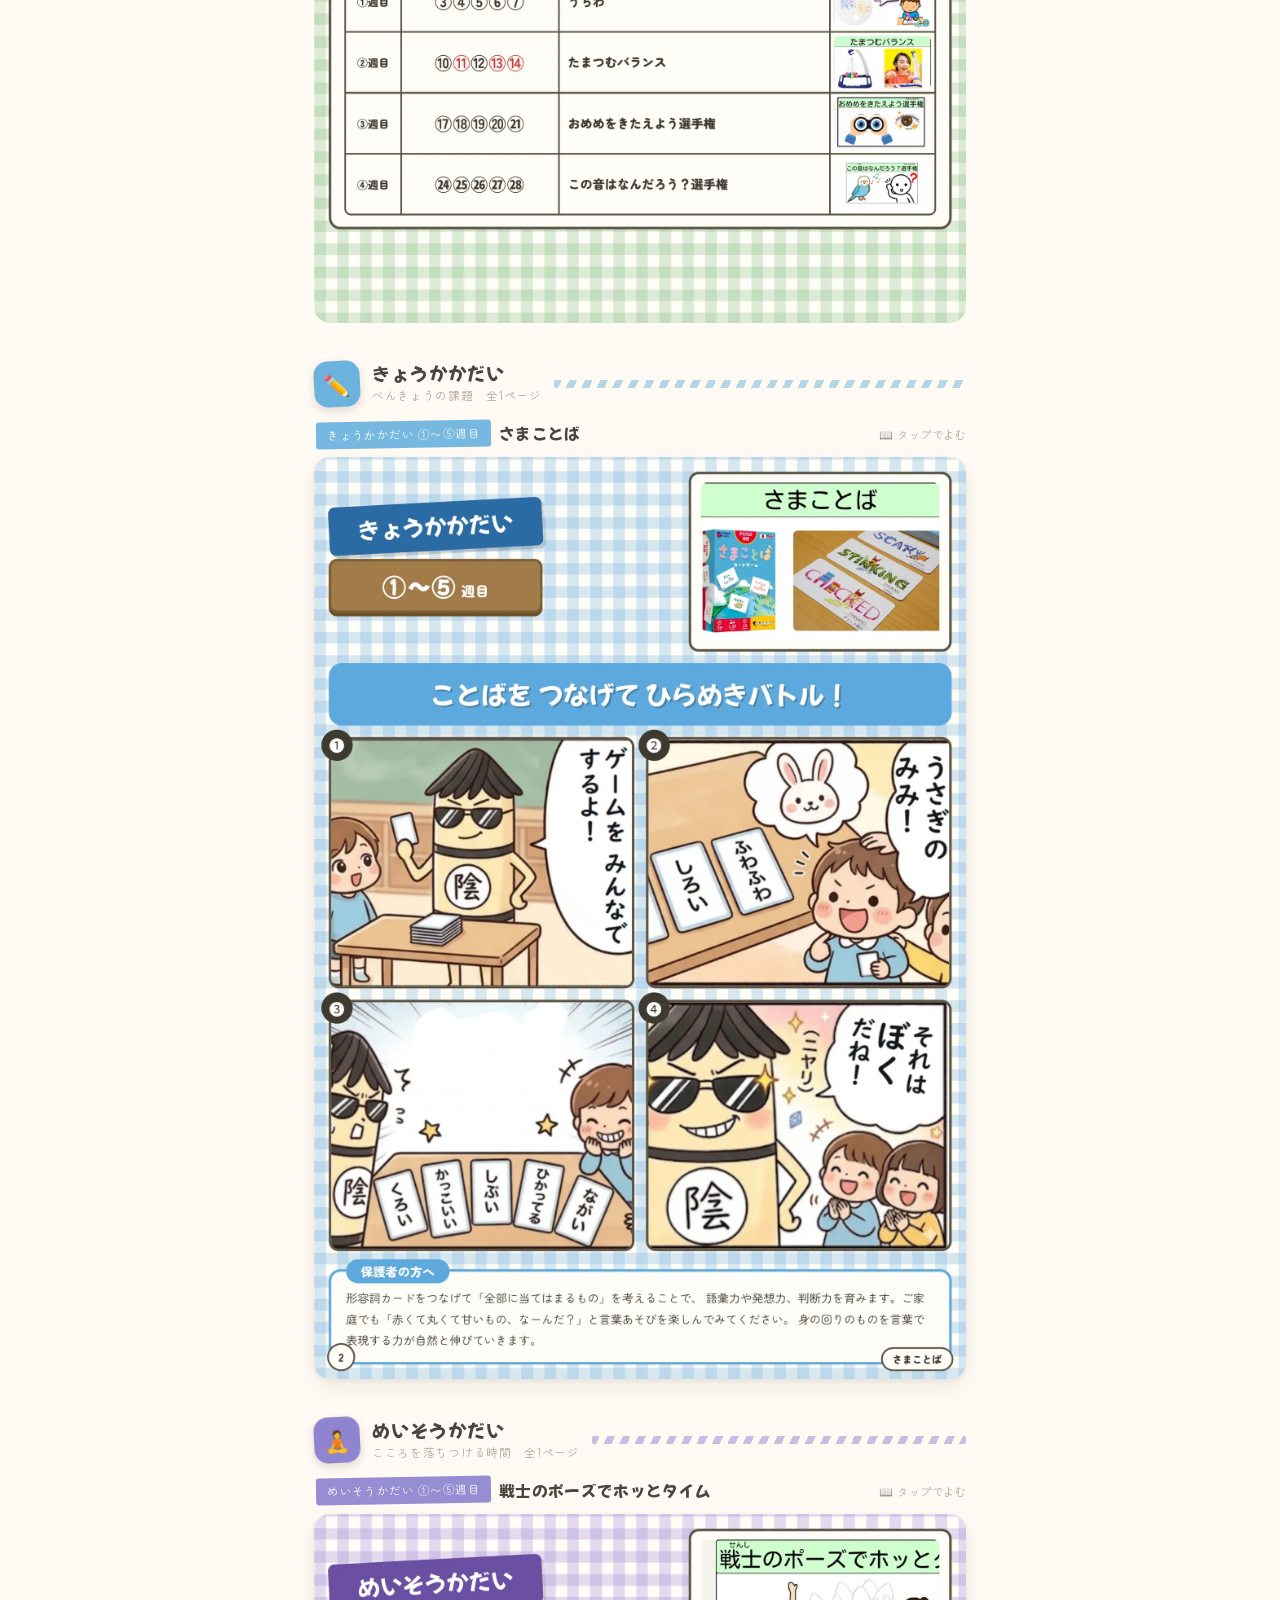
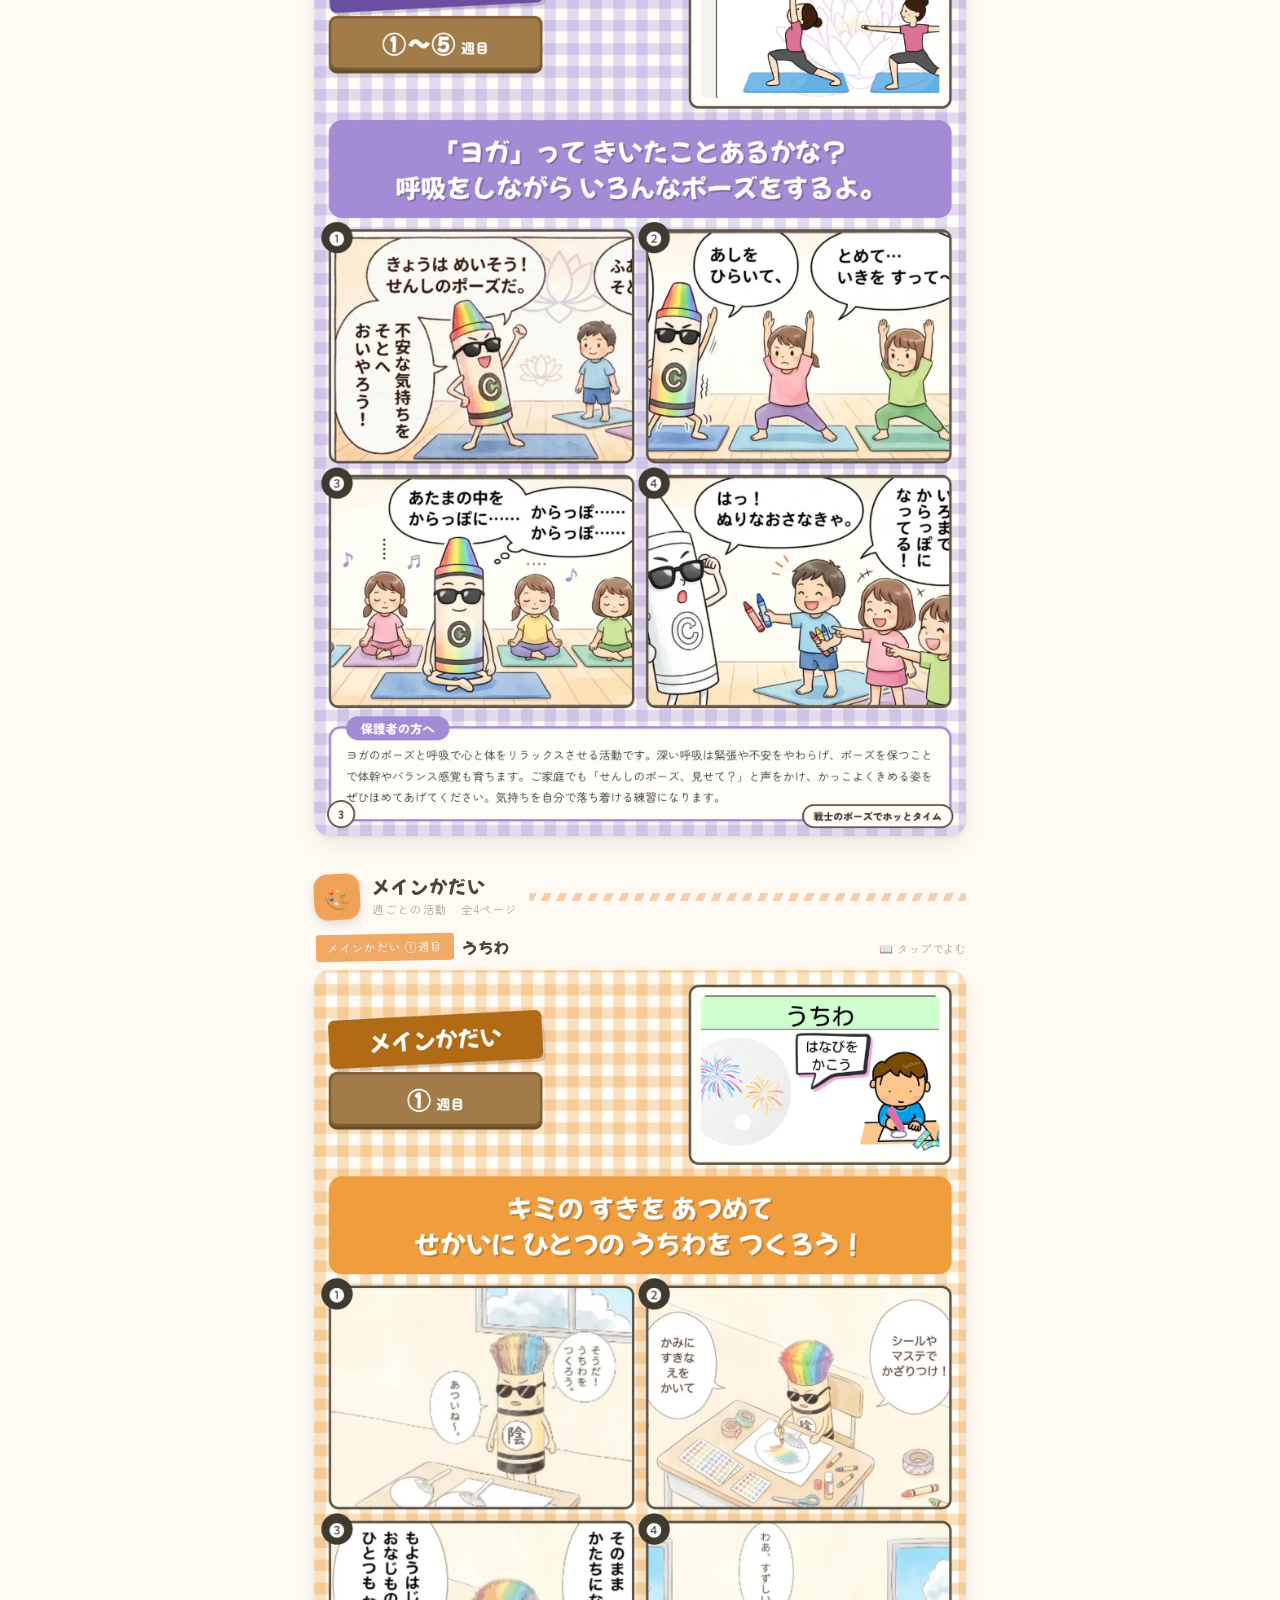
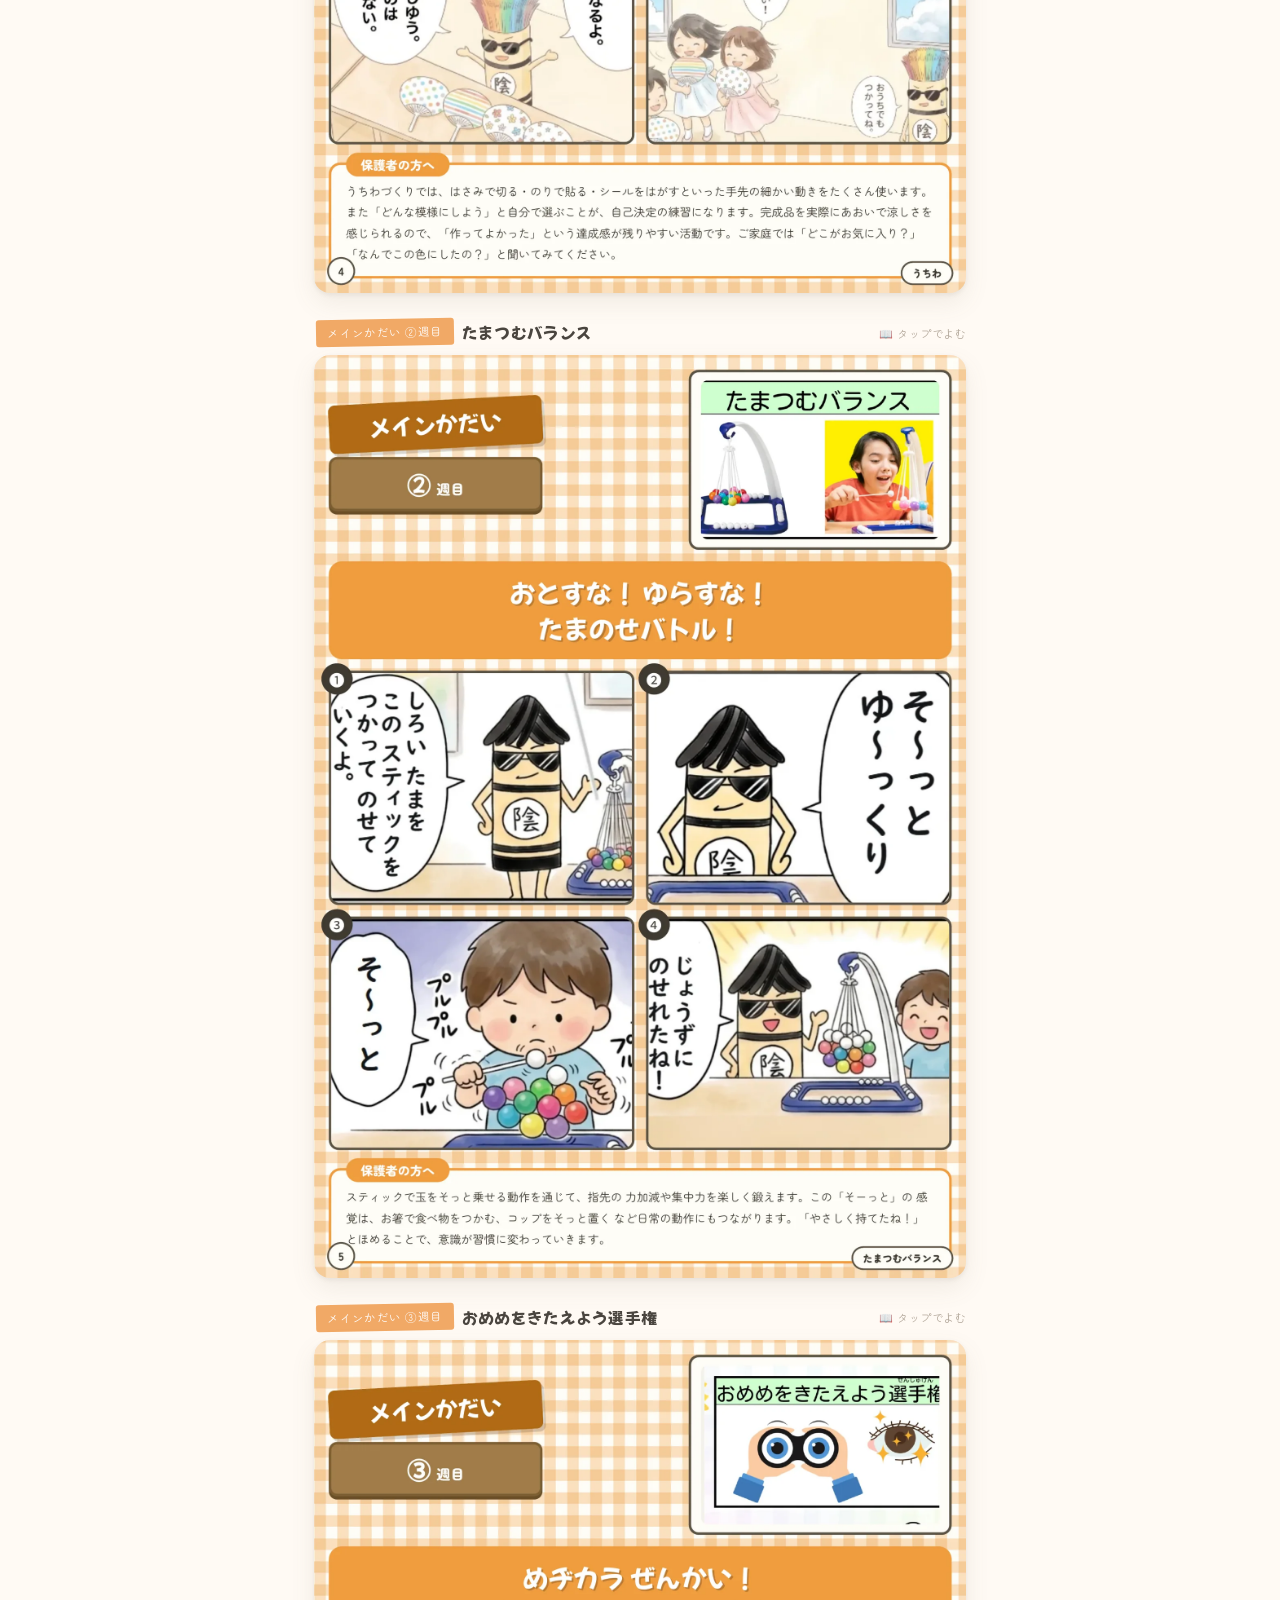
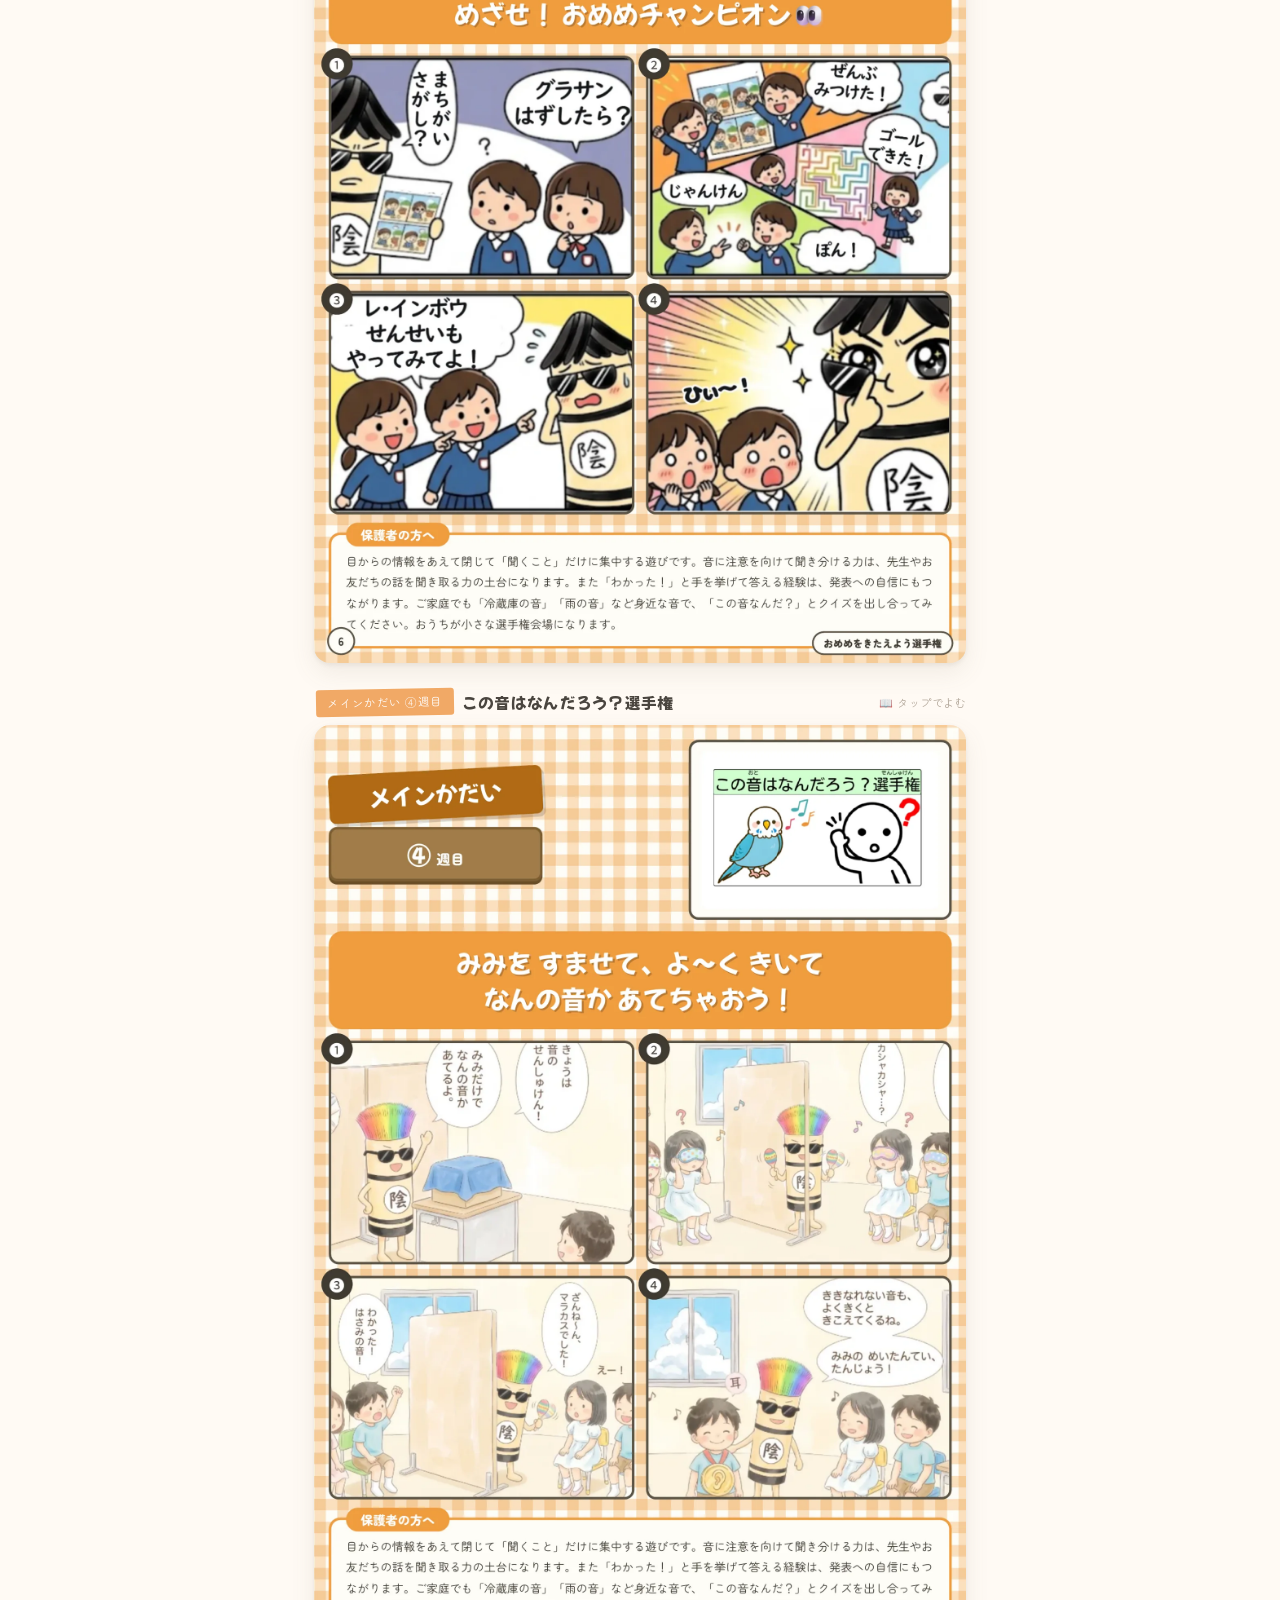
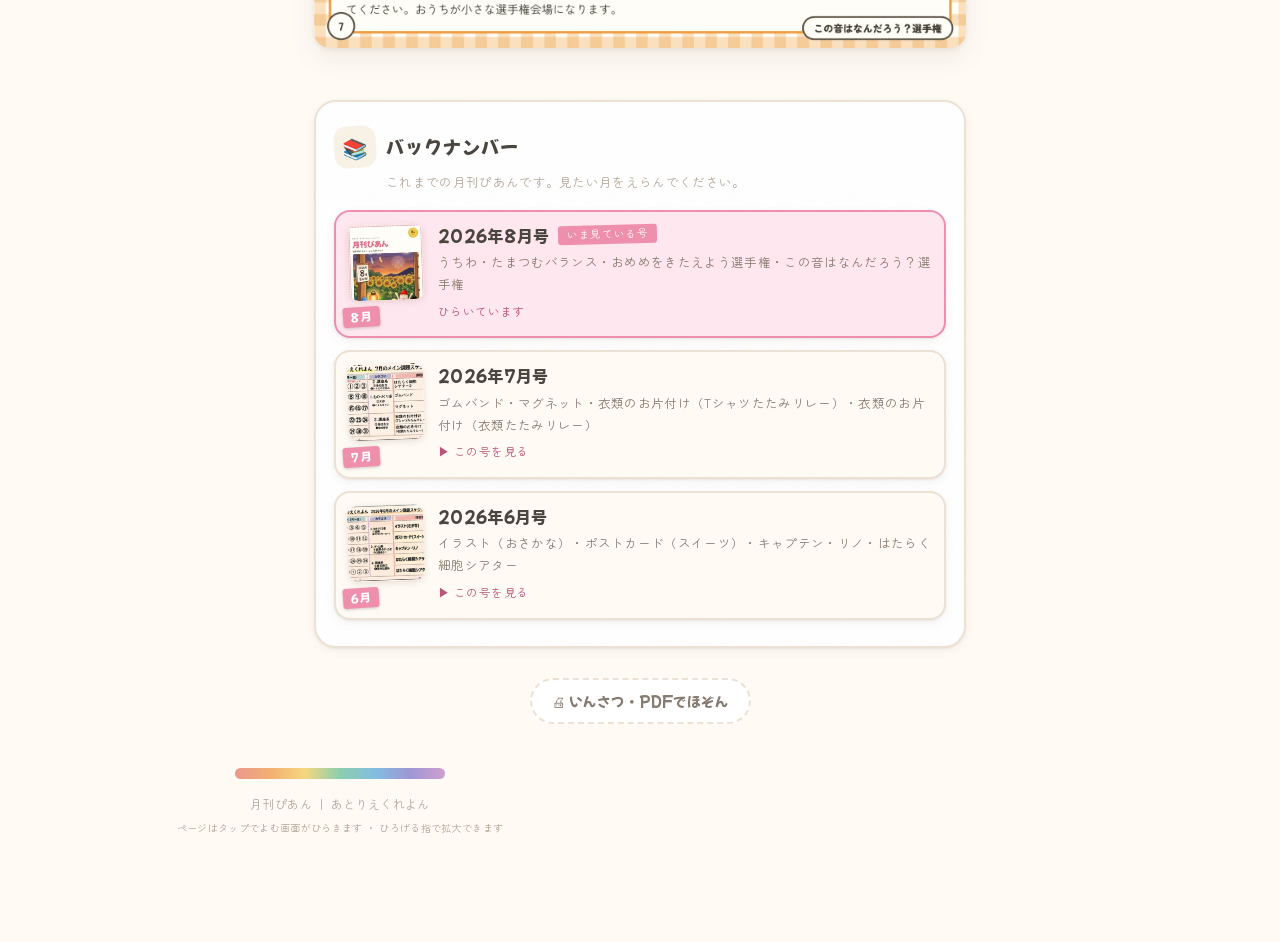
==== commit 1b1d62cc: "スマホの閲覧体験を全面刷新（ドック・よむ画面・号えらびシート・PWA） - 画面下に常時ドックを新設（親指で届く位置に号えらび＋セクション移動＋現在地ハイライト） - ページタップでフルスクリーンの「" ====
--- a/index.html
+++ b/index.html
@@ -10,6 +10,9 @@
 <meta property="og:description" content="今月の課題とスケジュール、これまでの号もまとめて見られます。" />
 <title>月刊ぴあん｜あとりえくれよん</title>
 <link rel="icon" href="data:image/svg+xml,<svg xmlns=%22http://www.w3.org/2000/svg%22 viewBox=%220 0 100 100%22><text y=%22.9em%22 font-size=%2290%22>🖍</text></svg>" />
+<link rel="manifest" href="manifest-atelier.webmanifest" />
+<link rel="apple-touch-icon" href="assets/apple-touch-icon.png" />
+<meta name="apple-mobile-web-app-title" content="月刊ぴあん" />
 <link rel="preconnect" href="https://fonts.googleapis.com" />
 <link rel="preconnect" href="https://fonts.gstatic.com" crossorigin />
 <link href="https://fonts.googleapis.com/css2?family=Mochiy+Pop+One&family=Zen+Maru+Gothic:wght@400;500;700&display=swap" rel="stylesheet" />
@@ -18,6 +21,7 @@
 <body data-brand="atelier">
 
 <a class="skip" href="#main">本文へすすむ</a>
+<div class="progress" id="readProgress" aria-hidden="true"></div>
 
 <header class="site">
   <div class="wrap">
@@ -31,17 +35,6 @@
     </nav>
   </div>
 </header>
-
-<div class="issuebar">
-  <div class="wrap">
-    <p class="nowlabel">
-      <span class="pin" aria-hidden="true"></span>
-      <b id="nowIssue" aria-live="polite">読み込み中…</b>
-      <span class="sub">いま見ている号</span>
-    </p>
-    <a class="btn-arch" href="#archive">📚 ほかの号</a>
-  </div>
-</div>
 
 <main id="main" class="wrap">
 
@@ -72,10 +65,40 @@
 <footer class="foot wrap">
   <div class="rainbow" aria-hidden="true"></div>
   月刊ぴあん ｜ あとりえくれよん<br />
-  <small>ページの画像は指を広げると大きく見られます</small>
+  <small>ページはタップでよむ画面がひらきます ・ ひろげる指で拡大できます</small>
 </footer>
 
 <button class="totop" id="toTop" type="button">↑ うえへ</button>
+
+<nav class="dock" id="dock" hidden aria-label="号とセクションのいどう">
+  <button type="button" class="dock-issue" id="dockIssue">📚 号をえらぶ</button>
+  <div class="dock-tabs" id="dockTabs"></div>
+</nav>
+
+<dialog class="sheet" id="issueSheet" aria-labelledby="sheetTitle">
+  <div class="sheet-body">
+    <div class="sheet-grip" aria-hidden="true"></div>
+    <h2 id="sheetTitle">📚 号をえらぶ</h2>
+    <p class="sheet-lead">見たい月を タップしてください</p>
+    <div class="sheet-grid" id="sheetGrid"></div>
+  </div>
+</dialog>
+
+<dialog class="viewer" id="viewer" aria-label="ページをよむ">
+  <div class="v-top">
+    <div class="v-title" id="vTitle"></div>
+    <button type="button" class="v-close" id="vClose">✕ とじる</button>
+  </div>
+  <div class="v-stage" id="vStage">
+    <div class="v-track" id="vTrack"></div>
+  </div>
+  <div class="v-bottom">
+    <button type="button" class="v-nav" id="vPrev" aria-label="まえのページ">◀</button>
+    <div class="v-pos" id="vPos" aria-live="polite"></div>
+    <button type="button" class="v-nav" id="vNext" aria-label="つぎのページ">▶</button>
+  </div>
+  <div class="v-hint" id="vHint" hidden>👈 スワイプで ページおくり ・ ピンチで かくだい</div>
+</dialog>
 
 <script src="issues.js"></script>
 <script src="assets/pian.js"></script>
--- a/assets/pian.css
+++ b/assets/pian.css
@@ -1,7 +1,8 @@
 @charset "UTF-8";
 /* 月刊ぴあん — 共通スタイル
    クラフト紙にマスキングテープで貼ったスクラップブック、という見立て。
-   スマホ（375px前後）を基準に組み、大きい画面では中央に寄せる。 */
+   スマホ（375〜430px）を第一に組む。操作は親指の届く画面下部（ドック）に集約し、
+   「よむ」はフルスクリーンビューア（横スワイプ＋ピンチ拡大）で行う。 */
 
 :root{
   /* 紙 */
@@ -30,7 +31,7 @@
   --c-main:var(--m-orange);
 
   --radius:16px;
-  --bar-h:56px;
+  --dock-h:62px;
   --shadow-s:0 1px 2px rgba(120,105,90,.10), 0 3px 10px rgba(120,105,90,.07);
   --shadow-m:0 2px 4px rgba(120,105,90,.10), 0 10px 24px rgba(120,105,90,.10);
 
@@ -55,8 +56,7 @@
 
 html{
   scroll-behavior:smooth;
-  /* sticky バーの下に見出しが隠れないように */
-  scroll-padding-top:calc(var(--bar-h) + 12px);
+  scroll-padding-top:14px;
   -webkit-text-size-adjust:100%;
 }
 
@@ -74,7 +74,12 @@
     radial-gradient(circle at 4% 94%, #e2f7ee 0 14%, transparent 14%),
     var(--paper);
   background-attachment:fixed;
-  overflow-x:hidden; /* 傾けた要素が横スクロールを生まないように */
+  overflow-x:hidden;
+  /* 下部ドックのぶん、最後まで読めるよう余白を取る */
+  padding-bottom:calc(var(--dock-h) + 26px + env(safe-area-inset-bottom,0px));
+  /* 引っぱり更新と号切り替えスワイプの誤爆を防ぐ */
+  overscroll-behavior-y:contain;
+  -webkit-tap-highlight-color:transparent;
 }
 body::before{
   content:"";
@@ -83,7 +88,6 @@
 }
 
 img{max-width:100%;}
-
 a{color:var(--brand-d);}
 
 :focus-visible{
@@ -105,8 +109,16 @@
   padding:0 14px;
 }
 
+/* ══════════ 読みすすみバー（上端） ══════════ */
+.progress{
+  position:fixed; top:0; left:0; right:0; height:3px; z-index:70;
+  background:linear-gradient(90deg,var(--brand),var(--m-yellow));
+  transform-origin:0 0; transform:scaleX(0);
+  pointer-events:none;
+}
+
 /* ══════════ ヘッダー ══════════ */
-.site{padding:14px 0 0;}
+.site{padding:16px 0 0;}
 .logo{
   display:flex; align-items:center; justify-content:center; gap:8px;
   margin:0 0 12px;
@@ -126,7 +138,7 @@
 }
 
 /* 事業所タブ */
-.brands{display:flex; gap:8px;}
+.brands{display:flex; gap:8px; border-bottom:2px solid var(--line);}
 .brands a{
   flex:1; min-height:56px;
   display:flex; flex-direction:column; align-items:center; justify-content:center;
@@ -149,51 +161,8 @@
 body[data-brand="nijiiro"] .brands a[aria-current="page"]{background:var(--brand-grad);}
 .brands a:active{transform:translateY(1px);}
 
-/* ══════════ 現在の号バー（常に上に貼りつく） ══════════ */
-.issuebar{
-  position:sticky; top:0; z-index:30;
-  border-bottom:2px solid var(--line);
-  background:rgba(255,250,244,.94);
-  -webkit-backdrop-filter:saturate(1.2) blur(8px);
-  backdrop-filter:saturate(1.2) blur(8px);
-  box-shadow:0 4px 14px rgba(150,135,115,.10);
-}
-.issuebar .wrap{
-  min-height:var(--bar-h);
-  display:flex; align-items:center; gap:10px;
-}
-.nowlabel{
-  flex:1 1 auto; min-width:0; margin:0;
-  display:flex; align-items:center; gap:8px;
-}
-.nowlabel .pin{
-  flex:0 0 auto; width:12px; height:12px; border-radius:3px;
-  background:var(--brand); transform:rotate(12deg);
-  box-shadow:0 1px 2px rgba(0,0,0,.12);
-}
-.nowlabel b{
-  font-family:var(--font-head); font-size:16px; font-weight:400;
-  color:var(--ink); white-space:nowrap; overflow:hidden; text-overflow:ellipsis;
-}
-.nowlabel .sub{
-  font-size:10.5px; color:var(--ink-3); letter-spacing:.06em; white-space:nowrap;
-}
-@media (max-width:359px){ .nowlabel .sub{display:none;} }
-
-.btn-arch{
-  flex:0 0 auto;
-  min-height:40px; display:inline-flex; align-items:center; gap:5px;
-  padding:0 14px; border-radius:999px;
-  font-family:var(--font-head); font-size:13px; text-decoration:none;
-  color:var(--brand-d); background:var(--brand-soft);
-  border:2px solid transparent;
-  transition:border-color .2s ease-out, transform .15s ease-out;
-}
-.btn-arch:hover{border-color:var(--brand);}
-.btn-arch:active{transform:scale(.96);}
-
 /* ══════════ 号の表紙まわり ══════════ */
-.hero{padding:24px 0 6px; text-align:center;}
+.hero{padding:22px 0 6px; text-align:center;}
 .hero-kicker{
   display:inline-block; margin:0 0 10px; padding:5px 16px;
   font-family:var(--font-head); font-size:12px; letter-spacing:.14em;
@@ -230,41 +199,37 @@
 }
 .hero-note .ico{flex:0 0 auto;}
 
-/* 表紙画像 */
+/* 表紙画像（タップでビューア） */
 .cover{margin:20px 0 0;}
+.cover button{
+  display:block; width:100%; padding:0; border:0; background:none; cursor:pointer;
+  border-radius:18px;
+}
 .cover img{
   display:block; width:100%; height:auto; border-radius:18px;
   box-shadow:var(--shadow-m);
   transform:rotate(-1deg);
 }
-
-/* ══════════ セクションへのジャンプ ══════════ */
-.jump{
-  display:grid; grid-template-columns:repeat(2,1fr); gap:8px;
-  margin:26px 0 6px;
-}
-@media (min-width:520px){ .jump{grid-template-columns:repeat(4,1fr);} }
-.jump a{
-  min-height:52px; display:flex; align-items:center; gap:8px;
-  padding:0 12px; text-decoration:none;
-  font-family:var(--font-head); font-size:13.5px; color:var(--ink);
-  background:var(--card); border:2px solid var(--line);
-  border-left-width:7px; border-radius:4px 13px 13px 4px;
-  box-shadow:var(--shadow-s);
-  transition:transform .18s ease-out, border-color .18s ease-out;
-}
-.jump a .ico{font-size:17px; line-height:1;}
-.jump a:active{transform:scale(.97);}
-.jump a[data-sec="schedule"]{border-left-color:var(--c-schedule);}
-.jump a[data-sec="subject"]{border-left-color:var(--c-subject);}
-.jump a[data-sec="meditation"]{border-left-color:var(--c-meditation);}
-.jump a[data-sec="main"]{border-left-color:var(--c-main);}
+.cover button:active img{transform:rotate(-1deg) scale(.985);}
+
+/* 「はじめから よむ」 */
+.read-start{
+  margin:18px auto 0;
+  display:flex; align-items:center; justify-content:center; gap:8px;
+  width:min(100%,340px); min-height:56px; padding:0 22px;
+  border:0; border-radius:999px; cursor:pointer;
+  font-family:var(--font-head); font-size:16.5px; letter-spacing:.06em;
+  color:#fff; background:linear-gradient(135deg,var(--brand),var(--brand-d));
+  box-shadow:0 6px 0 rgba(0,0,0,.07), 0 10px 22px color-mix(in srgb, var(--brand-d) 40%, transparent);
+  transition:transform .16s cubic-bezier(.2,.9,.3,1.4);
+}
+.read-start:active{transform:scale(.95);}
 
 /* ══════════ セクション ══════════ */
 .sec{margin:38px 0 0;}
 .sec-head{
   display:flex; align-items:center; gap:12px; margin:0 0 14px;
-  scroll-margin-top:calc(var(--bar-h) + 14px);
+  scroll-margin-top:16px;
 }
 .sec-head .ico{
   flex:0 0 auto; display:grid; place-items:center;
@@ -314,15 +279,29 @@
   font-family:var(--font-head); font-size:15.5px; color:var(--ink);
   line-height:1.4;
 }
+.page-cap .page-hint{
+  margin-left:auto; font-size:11px; color:var(--ink-3); letter-spacing:.04em;
+  white-space:nowrap;
+}
+
 .page-view{
-  display:block; border-radius:var(--radius);
+  display:block; width:100%; padding:0; border:0; background:none; cursor:pointer;
+  border-radius:var(--radius); position:relative;
+  font:inherit; color:inherit; text-align:inherit;
 }
 .page-view img{
   display:block; width:100%; height:auto; border-radius:var(--radius);
-  background:var(--card);
+  background:
+    linear-gradient(110deg, #fff 40%, #f6efe6 50%, #fff 60%) no-repeat,
+    var(--card);
+  background-size:220% 100%;
+  animation:shimmer 1.6s linear infinite;
   box-shadow:var(--shadow-m);
 }
-/* 下が余白のページは上だけ見せて縦を詰める（余白だけのページに限る） */
+@keyframes shimmer{from{background-position:130% 0;}to{background-position:-90% 0;}}
+.page-view img[data-loaded]{animation:none; background:var(--card);}
+.page-view:active img{transform:scale(.99);}
+/* 下が余白のページは上だけ見せて縦を詰める（余白だけのページに限る。ビューアでは全体が出る） */
 .page-view.is-crop{overflow:hidden;}
 .page-view.is-crop img{
   aspect-ratio:var(--ar);
@@ -335,7 +314,7 @@
   background:var(--card); background-image:var(--grain);
   border:2px solid var(--line); border-radius:22px;
   box-shadow:var(--shadow-s);
-  scroll-margin-top:calc(var(--bar-h) + 14px);
+  scroll-margin-top:16px;
 }
 .archive-head{
   display:flex; align-items:center; gap:10px; margin:0 0 4px;
@@ -418,10 +397,12 @@
 .tools button:hover{border-color:var(--brand); color:var(--brand-d);}
 
 .totop{
-  position:fixed; right:14px; bottom:14px; z-index:40;
-  min-width:52px; min-height:52px; padding:0 14px; cursor:pointer;
+  position:fixed; right:12px;
+  bottom:calc(var(--dock-h) + 14px + env(safe-area-inset-bottom,0px));
+  z-index:40;
+  min-width:48px; min-height:48px; padding:0 12px; cursor:pointer;
   display:inline-flex; align-items:center; gap:5px;
-  font-family:var(--font-head); font-size:12.5px; color:var(--brand-d);
+  font-family:var(--font-head); font-size:12px; color:var(--brand-d);
   background:rgba(255,255,255,.95); border:2px solid var(--brand);
   border-radius:999px; box-shadow:0 4px 14px rgba(120,105,90,.22);
   opacity:0; transform:translateY(10px); pointer-events:none;
@@ -431,7 +412,7 @@
 
 /* ══════════ フッター ══════════ */
 .foot{
-  margin:44px 0 0; padding:0 0 40px; text-align:center;
+  margin:44px 0 0; padding:0 0 16px; text-align:center;
   font-size:12px; color:var(--ink-3); line-height:1.9;
 }
 .rainbow{
@@ -441,6 +422,199 @@
     var(--m-green),var(--m-blue),var(--m-indigo),var(--m-violet));
   opacity:.85;
 }
+
+/* ══════════ ドック（画面下の操作バー） ══════════ */
+.dock{
+  position:fixed; left:0; right:0; bottom:0; z-index:50;
+  display:flex; align-items:center; gap:8px;
+  min-height:var(--dock-h);
+  padding:8px 10px calc(8px + env(safe-area-inset-bottom,0px));
+  background:rgba(255,250,244,.92);
+  -webkit-backdrop-filter:blur(14px) saturate(1.3);
+  backdrop-filter:blur(14px) saturate(1.3);
+  border-top:2px solid var(--line);
+  box-shadow:0 -6px 20px rgba(150,135,115,.12);
+}
+.dock-issue{
+  flex:0 0 auto; min-height:46px; padding:0 14px; cursor:pointer;
+  display:inline-flex; align-items:center; gap:6px;
+  font-family:var(--font-head); font-size:14px; color:#fff;
+  background:linear-gradient(135deg,var(--brand),var(--brand-d));
+  border:0; border-radius:14px;
+  box-shadow:0 3px 0 rgba(0,0,0,.08);
+  transition:transform .15s cubic-bezier(.2,.9,.3,1.4);
+}
+.dock-issue:active{transform:scale(.94);}
+.dock-issue .dk-c{font-size:10px; opacity:.9;}
+.dock-tabs{
+  flex:1 1 auto; display:flex; gap:6px;
+  overflow-x:auto; overscroll-behavior-x:contain;
+  scrollbar-width:none; -webkit-overflow-scrolling:touch;
+  padding:2px;
+}
+.dock-tabs::-webkit-scrollbar{display:none;}
+.dock-tab{
+  flex:0 0 auto; min-height:44px; padding:0 13px; cursor:pointer;
+  display:inline-flex; align-items:center; gap:5px;
+  font-family:var(--font-head); font-size:12.5px; color:var(--ink-2);
+  background:var(--card); border:2px solid var(--line); border-radius:999px;
+  transition:background .2s ease-out, border-color .2s ease-out,
+             color .2s ease-out, transform .15s cubic-bezier(.2,.9,.3,1.4);
+}
+.dock-tab:active{transform:scale(.93);}
+.dock-tab .ic{font-size:14px;}
+.dock-tab[aria-current="true"]{color:#5a4a35; font-weight:700;}
+.dock-tab[data-sec="schedule"][aria-current="true"]{background:#e3f5ec; border-color:var(--c-schedule);}
+.dock-tab[data-sec="subject"][aria-current="true"]{background:#e3f0fa; border-color:var(--c-subject);}
+.dock-tab[data-sec="meditation"][aria-current="true"]{background:#eceafa; border-color:var(--c-meditation);}
+.dock-tab[data-sec="main"][aria-current="true"]{background:#fdeeda; border-color:var(--c-main);}
+
+/* ══════════ 号えらびシート（下からせり上がる） ══════════ */
+.sheet{
+  border:0; padding:0; margin:auto auto 0;
+  width:100%; max-width:680px;
+  max-height:min(78dvh, 640px);
+  background:var(--paper);
+  border-radius:24px 24px 0 0;
+  box-shadow:0 -12px 40px rgba(80,65,55,.28);
+  translate:0 100%;
+  transition:translate .34s cubic-bezier(.2,.9,.3,1), opacity .3s ease-out,
+             display .34s allow-discrete, overlay .34s allow-discrete;
+  opacity:.5;
+}
+.sheet[open]{translate:0 0; opacity:1;}
+@starting-style{
+  .sheet[open]{translate:0 100%; opacity:.5;}
+}
+.sheet::backdrop{
+  background:rgba(60,50,45,.36);
+  -webkit-backdrop-filter:blur(3px); backdrop-filter:blur(3px);
+}
+.sheet-body{
+  padding:10px 16px calc(18px + env(safe-area-inset-bottom,0px));
+  overflow-y:auto; max-height:inherit;
+  overscroll-behavior:contain;
+}
+.sheet-grip{
+  width:44px; height:5px; margin:2px auto 12px; border-radius:999px;
+  background:var(--ink-3); opacity:.55;
+}
+.sheet h2{
+  margin:0 0 2px; text-align:center;
+  font-family:var(--font-head); font-weight:400; font-size:17px;
+  letter-spacing:.08em; color:var(--ink);
+}
+.sheet-lead{
+  margin:0 0 14px; text-align:center;
+  font-size:12px; color:var(--ink-3);
+}
+.sheet-grid{display:grid; gap:10px;}
+
+/* ══════════ ページビューア（フルスクリーン） ══════════ */
+.viewer{
+  border:0; padding:0; margin:0;
+  width:100vw; height:100dvh; max-width:none; max-height:none;
+  background:#221e1b; color:#fff;
+  overflow:hidden;
+  opacity:1;
+  transition:opacity .26s ease-out, display .26s allow-discrete, overlay .26s allow-discrete;
+}
+.viewer[open]{display:flex; flex-direction:column;}
+@starting-style{
+  .viewer[open]{opacity:0;}
+}
+.viewer:not([open]){opacity:0;}
+.viewer::backdrop{background:#221e1b;}
+
+.v-top{
+  position:absolute; top:0; left:0; right:0; z-index:5;
+  display:flex; align-items:center; gap:10px;
+  padding:calc(8px + env(safe-area-inset-top,0px)) 10px 14px 16px;
+  background:linear-gradient(rgba(20,17,15,.72), rgba(20,17,15,0));
+  transition:opacity .25s ease-out, transform .25s ease-out;
+}
+.v-title{
+  flex:1 1 auto; min-width:0;
+  font-family:var(--font-head); font-size:13.5px; line-height:1.4;
+  white-space:nowrap; overflow:hidden; text-overflow:ellipsis;
+  text-shadow:0 1px 3px rgba(0,0,0,.5);
+}
+.v-title .v-issue{opacity:.75; font-size:11px; display:block; font-family:var(--font-body); letter-spacing:.08em;}
+.v-close{
+  flex:0 0 auto; min-width:48px; min-height:44px; padding:0 14px; cursor:pointer;
+  font-family:var(--font-head); font-size:13px; color:#fff;
+  background:rgba(255,255,255,.16); border:0; border-radius:999px;
+  -webkit-backdrop-filter:blur(6px); backdrop-filter:blur(6px);
+}
+.v-close:active{background:rgba(255,255,255,.3);}
+
+.v-stage{
+  position:absolute; inset:0;
+  touch-action:none;
+  overflow:hidden;
+  cursor:grab;
+}
+.v-track{
+  position:absolute; inset:0;
+  display:flex; height:100%;
+  will-change:transform;
+}
+.v-cell{
+  flex:0 0 100%; position:relative; overflow:hidden; height:100%;
+}
+.v-cell img{
+  position:absolute; left:0; top:0;
+  transform-origin:0 0;
+  will-change:transform;
+  user-select:none; -webkit-user-select:none; -webkit-user-drag:none;
+  border-radius:6px;
+  background:#fff;
+  box-shadow:0 8px 30px rgba(0,0,0,.45);
+}
+
+.v-bottom{
+  position:absolute; left:0; right:0; bottom:0; z-index:5;
+  display:flex; align-items:center; justify-content:center; gap:12px;
+  padding:16px 12px calc(10px + env(safe-area-inset-bottom,0px));
+  background:linear-gradient(rgba(20,17,15,0), rgba(20,17,15,.72));
+  transition:opacity .25s ease-out, transform .25s ease-out;
+}
+.v-nav{
+  min-width:52px; min-height:48px; cursor:pointer;
+  font-size:17px; color:#fff;
+  background:rgba(255,255,255,.16); border:0; border-radius:999px;
+  -webkit-backdrop-filter:blur(6px); backdrop-filter:blur(6px);
+}
+.v-nav:active{background:rgba(255,255,255,.3);}
+.v-nav[disabled]{opacity:.3;}
+.v-pos{
+  min-width:0; max-width:56vw; text-align:center;
+  font-family:var(--font-head); font-size:13px; line-height:1.45;
+}
+.v-pos .v-pn{
+  display:inline-flex; align-items:center; gap:6px;
+  font-size:12px; opacity:.85; font-family:var(--font-body); letter-spacing:.1em;
+}
+.v-pos .v-dot{width:9px; height:9px; border-radius:3px; display:inline-block; transform:rotate(8deg);}
+.v-pos .v-pt{
+  display:block; white-space:nowrap; overflow:hidden; text-overflow:ellipsis;
+}
+
+/* 没入モード（単タップでバーを隠す） */
+.viewer.ui-hide .v-top{opacity:0; transform:translateY(-12px); pointer-events:none;}
+.viewer.ui-hide .v-bottom{opacity:0; transform:translateY(12px); pointer-events:none;}
+
+.v-hint{
+  position:absolute; left:50%; bottom:calc(96px + env(safe-area-inset-bottom,0px));
+  translate:-50% 0; z-index:6;
+  padding:11px 18px; border-radius:999px;
+  font-family:var(--font-head); font-size:12.5px; white-space:nowrap;
+  color:#fff; background:rgba(30,25,22,.85);
+  box-shadow:0 6px 18px rgba(0,0,0,.4);
+  opacity:0; pointer-events:none;
+  transition:opacity .4s ease-out;
+}
+.v-hint.show{opacity:1;}
 
 /* ══════════ 号の切り替え時のあらわれ方 ══════════ */
 .issue{animation:rise .38s ease-out both;}
@@ -453,6 +627,11 @@
   from{opacity:0; transform:translateY(10px);}
   to{opacity:1; transform:none;}
 }
+/* View Transitions（対応ブラウザのみ）：ふわっと切り替え */
+::view-transition-old(root){animation:vt-out .2s ease-in both;}
+::view-transition-new(root){animation:vt-in .3s ease-out both;}
+@keyframes vt-out{to{opacity:0; transform:translateY(-8px);}}
+@keyframes vt-in{from{opacity:0; transform:translateY(10px);}}
 
 /* ══════════ 配慮 ══════════ */
 @media (prefers-reduced-motion:reduce){
@@ -463,7 +642,7 @@
     transition-duration:.001ms !important;
   }
   .cover img,.hero-kicker,.hero-title .num,.sec-head .ico,
-  .arch-thumb img,.page-cap .wk,.logo .mark,.nowlabel .pin{transform:none;}
+  .arch-thumb img,.page-cap .wk,.logo .mark,.arch-m{transform:none;}
 }
 @media (prefers-contrast:more){
   :root{--ink:#241f1b; --ink-2:#4d453d; --ink-3:#6a6158; --line:#c9bcab;}
@@ -471,14 +650,15 @@
 
 /* ══════════ 印刷 ══════════ */
 @media print{
-  body{background:#fff;}
-  body::before,.site,.issuebar,.jump,.archive,.tools,.totop,.skip{display:none !important;}
+  body{background:#fff; padding-bottom:0;}
+  body::before,.site,.progress,.dock,.sheet,.viewer,.read-start,
+  .archive,.tools,.totop,.skip,.page-hint{display:none !important;}
   .wrap{max-width:none; padding:0;}
   .issue,.issue .sec{animation:none;}
   .page{margin:0 0 10mm; break-inside:avoid;}
   .page-view.is-crop{overflow:visible;}
   .page-view.is-crop img{aspect-ratio:auto; object-fit:fill;} /* 紙では省略せず全体を出す */
-  .page-view img{box-shadow:none; border-radius:0; transform:none;}
+  .page-view img{box-shadow:none; border-radius:0; transform:none; animation:none;}
   .cover img{box-shadow:none; transform:none;}
   .sec-head .ico{box-shadow:none;}
 }
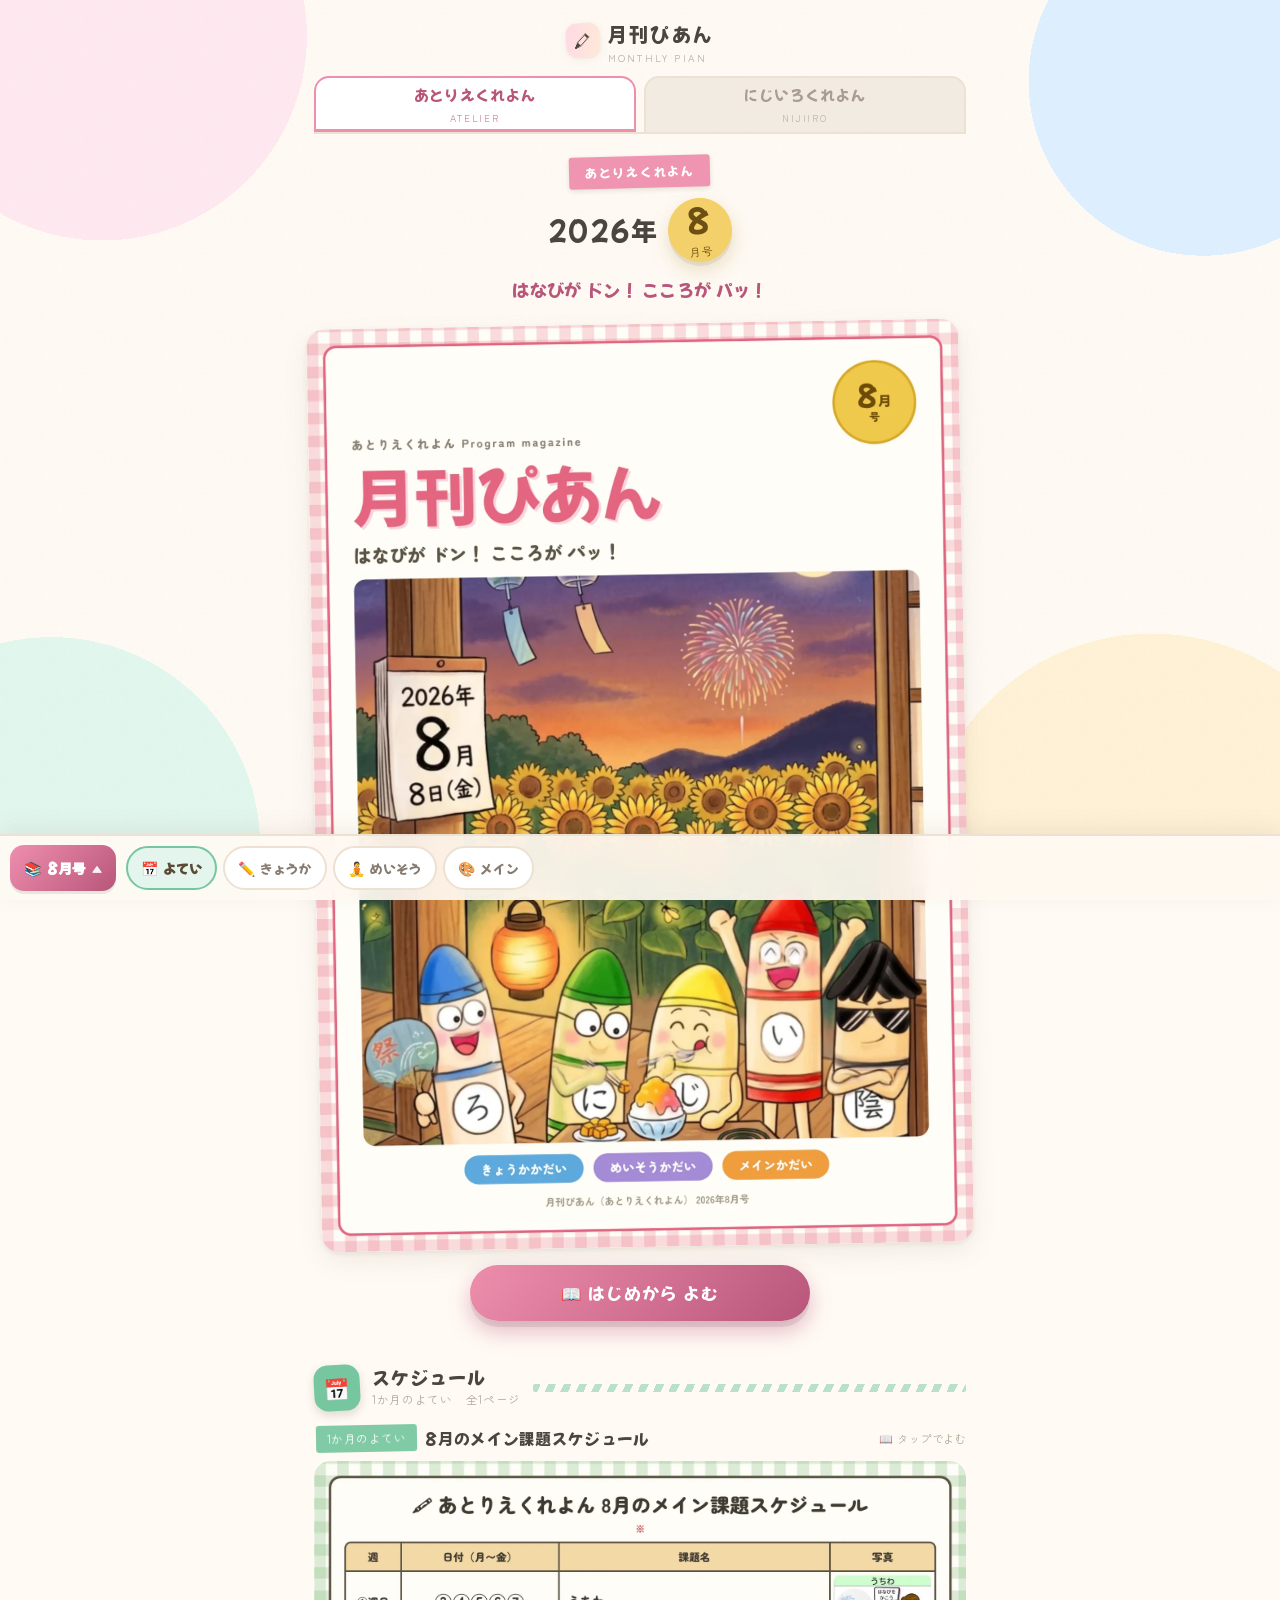
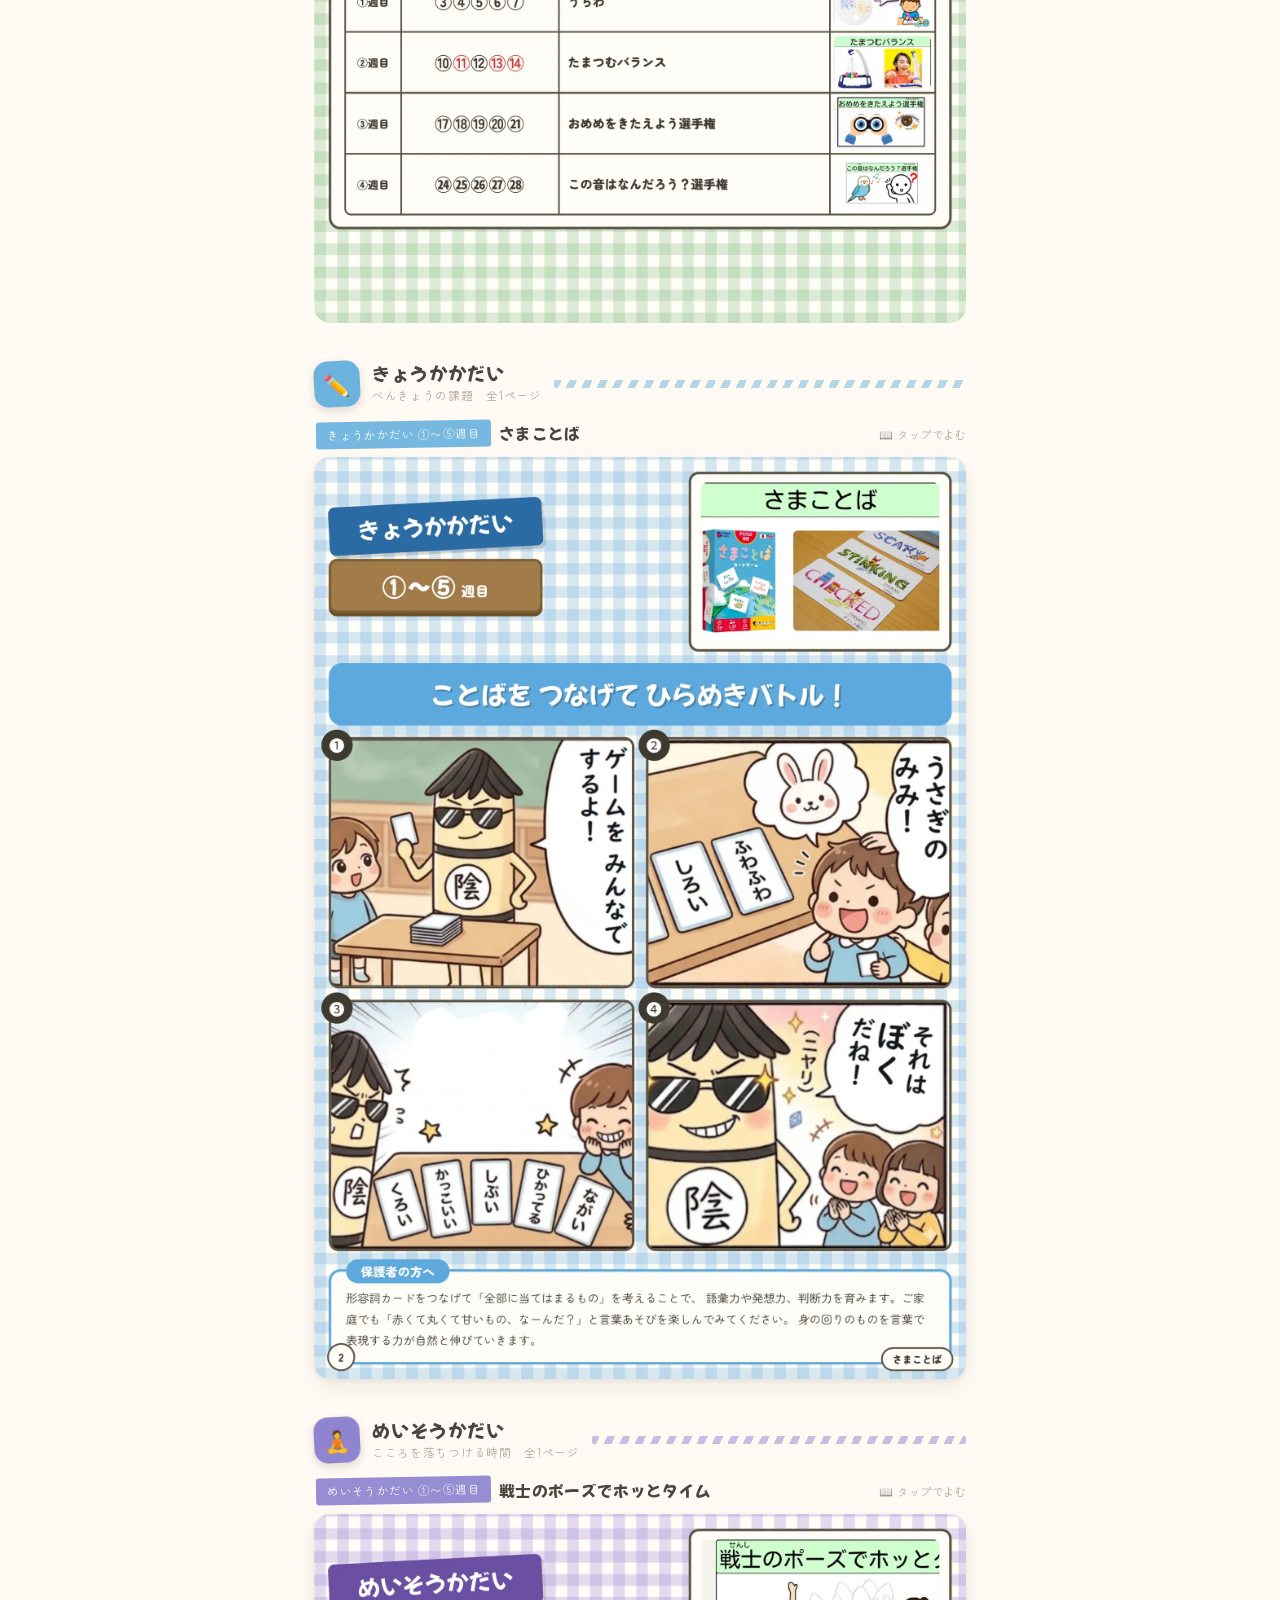
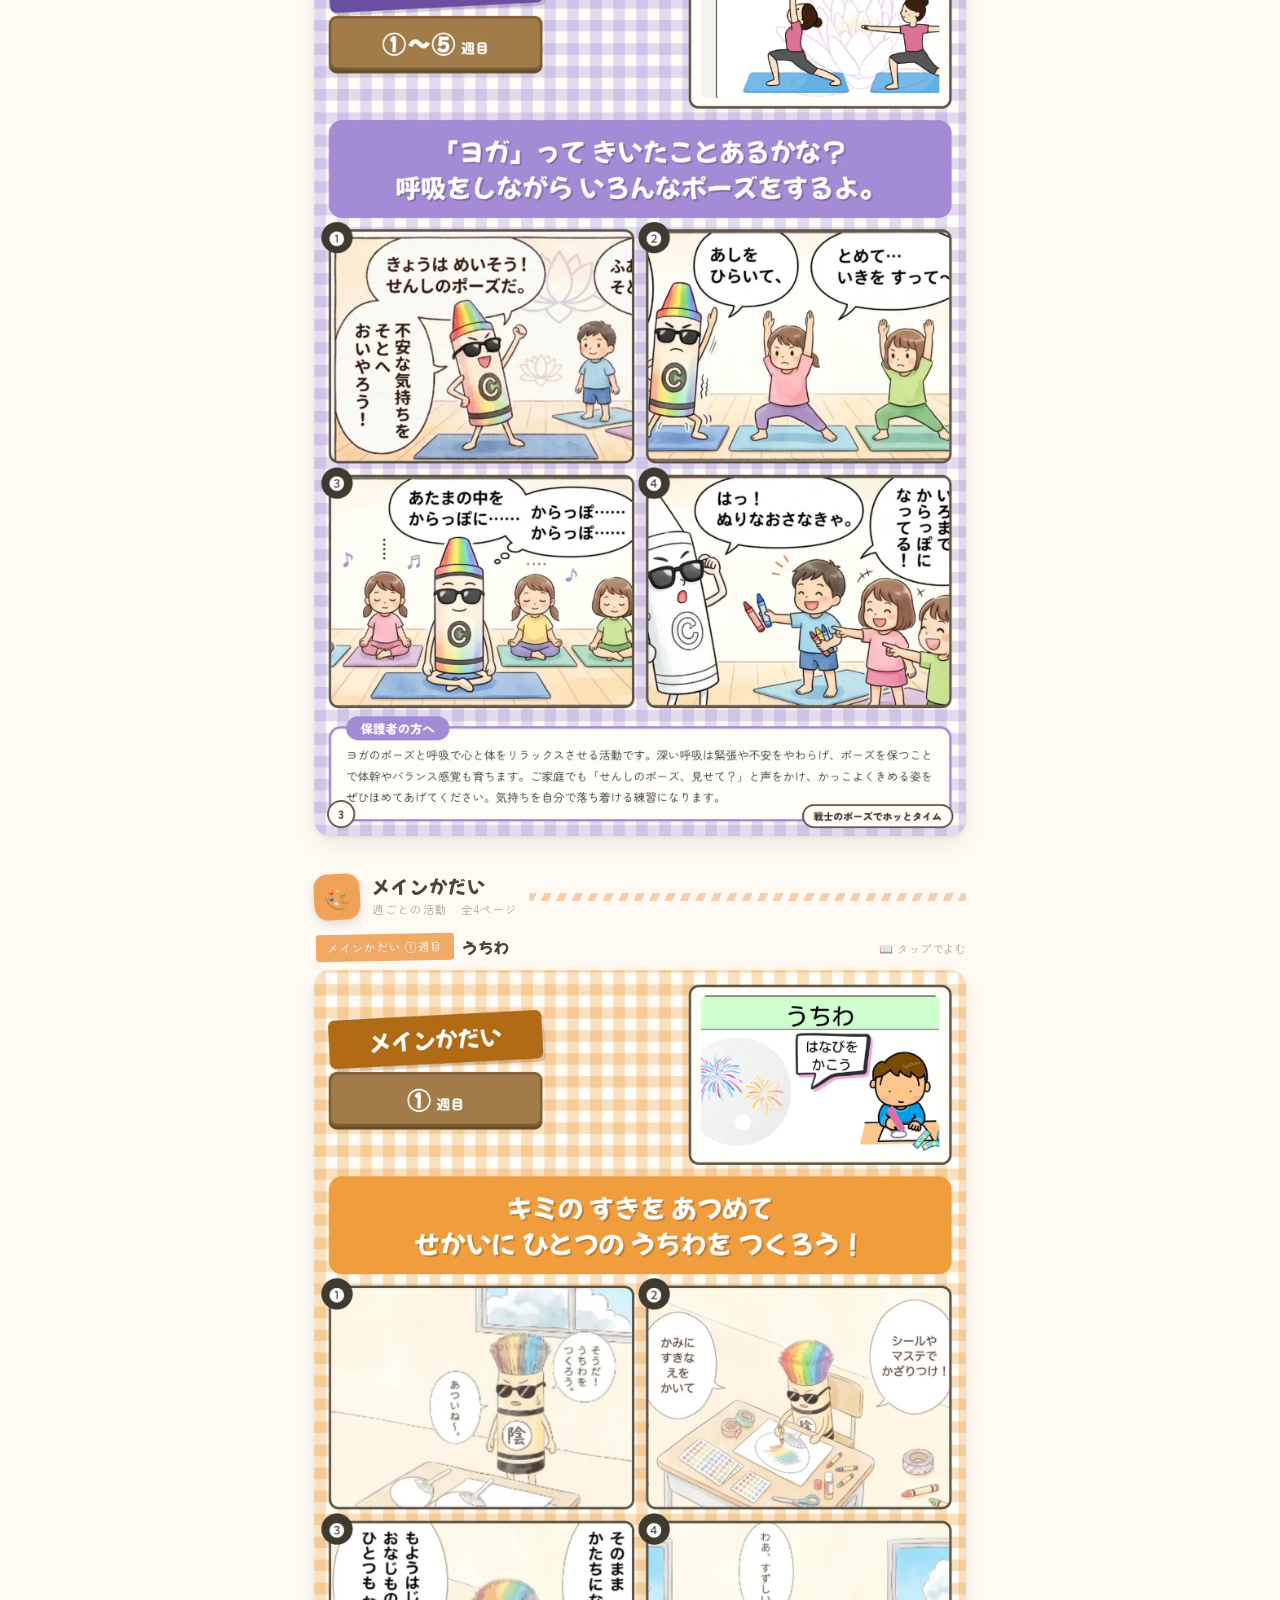
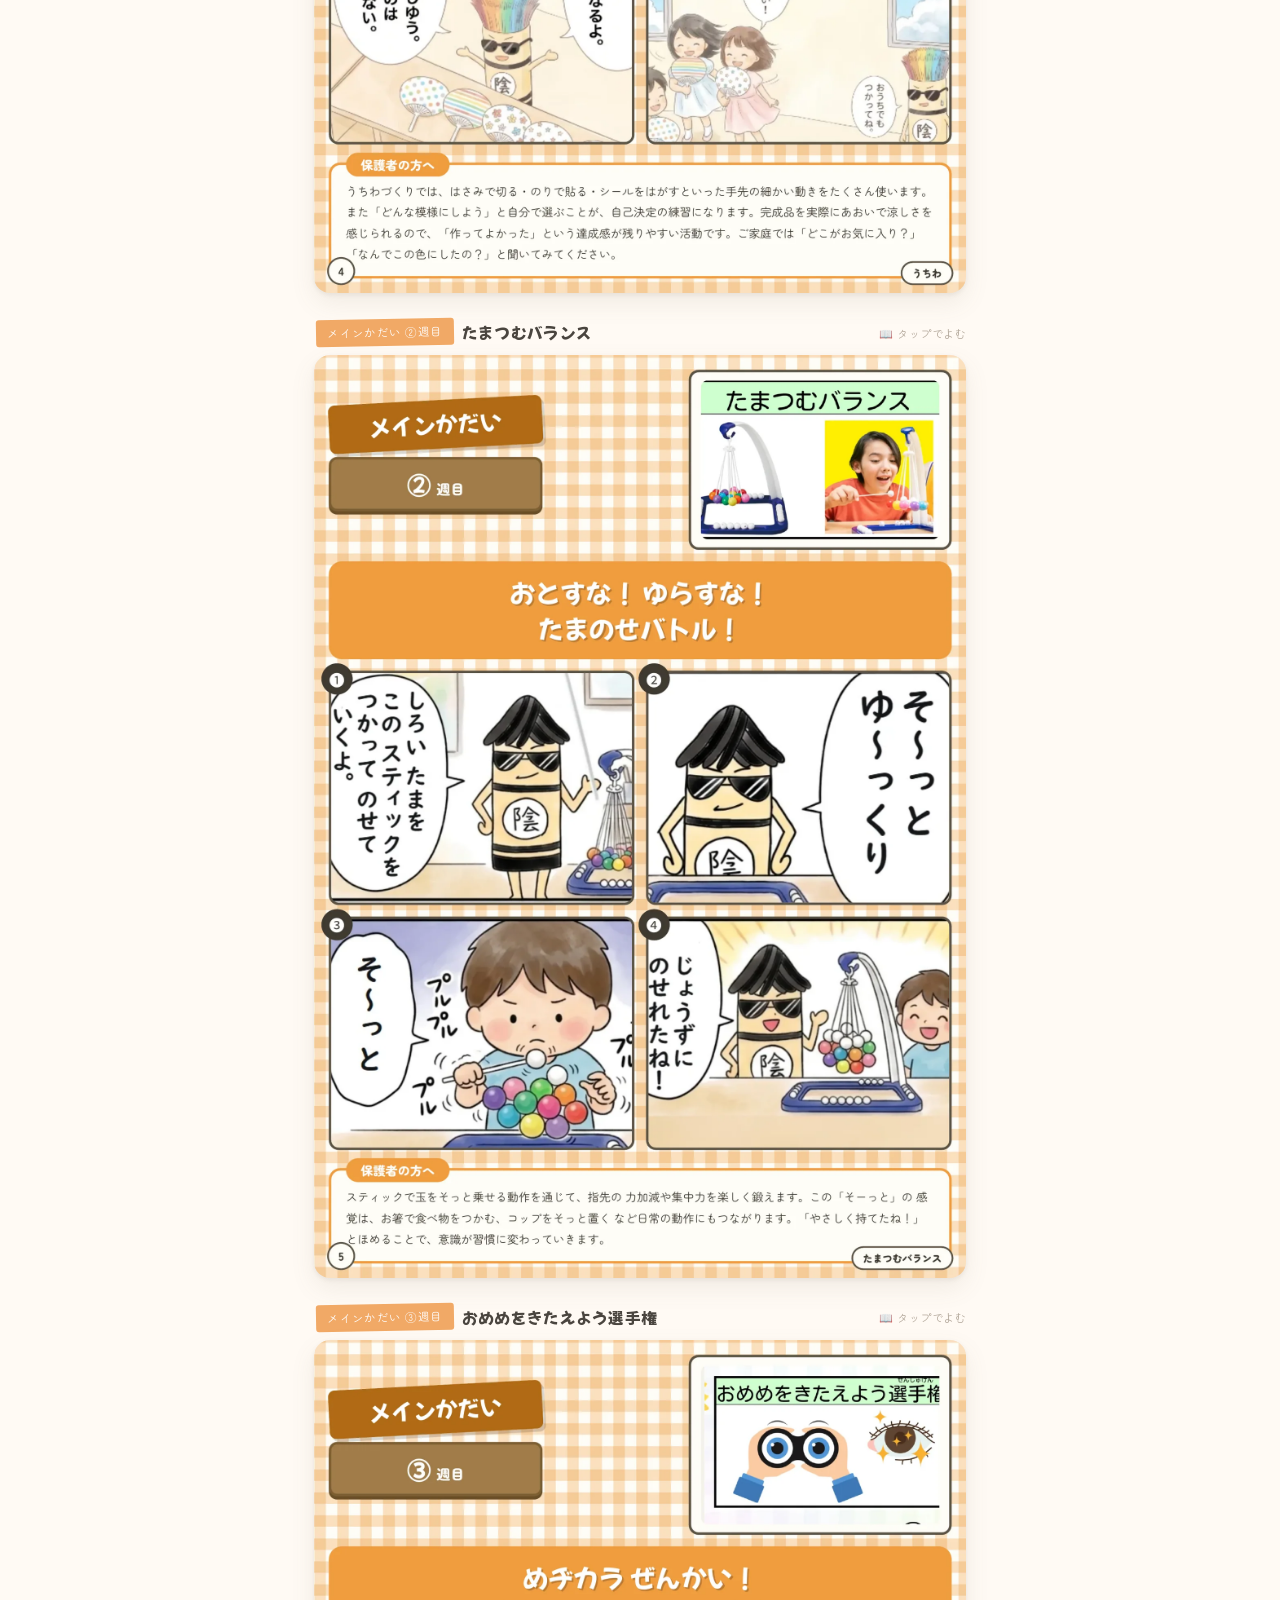
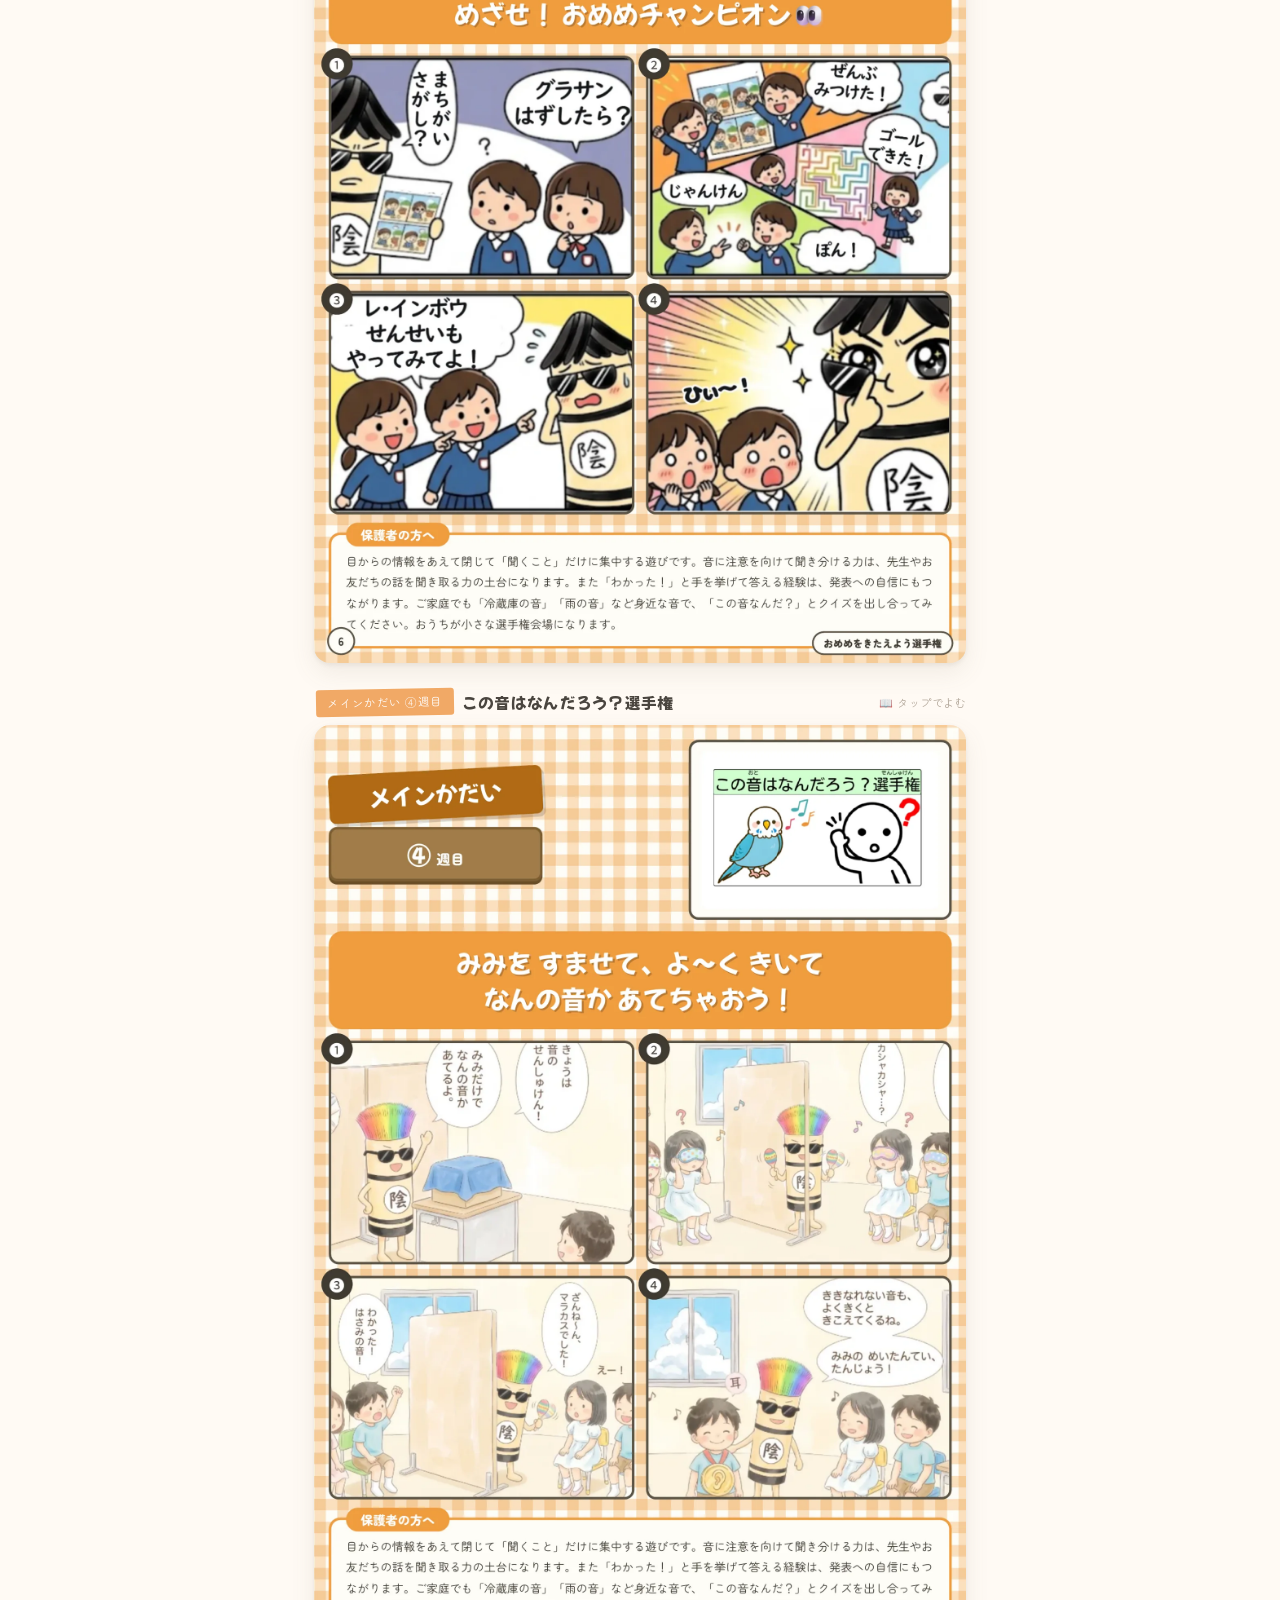
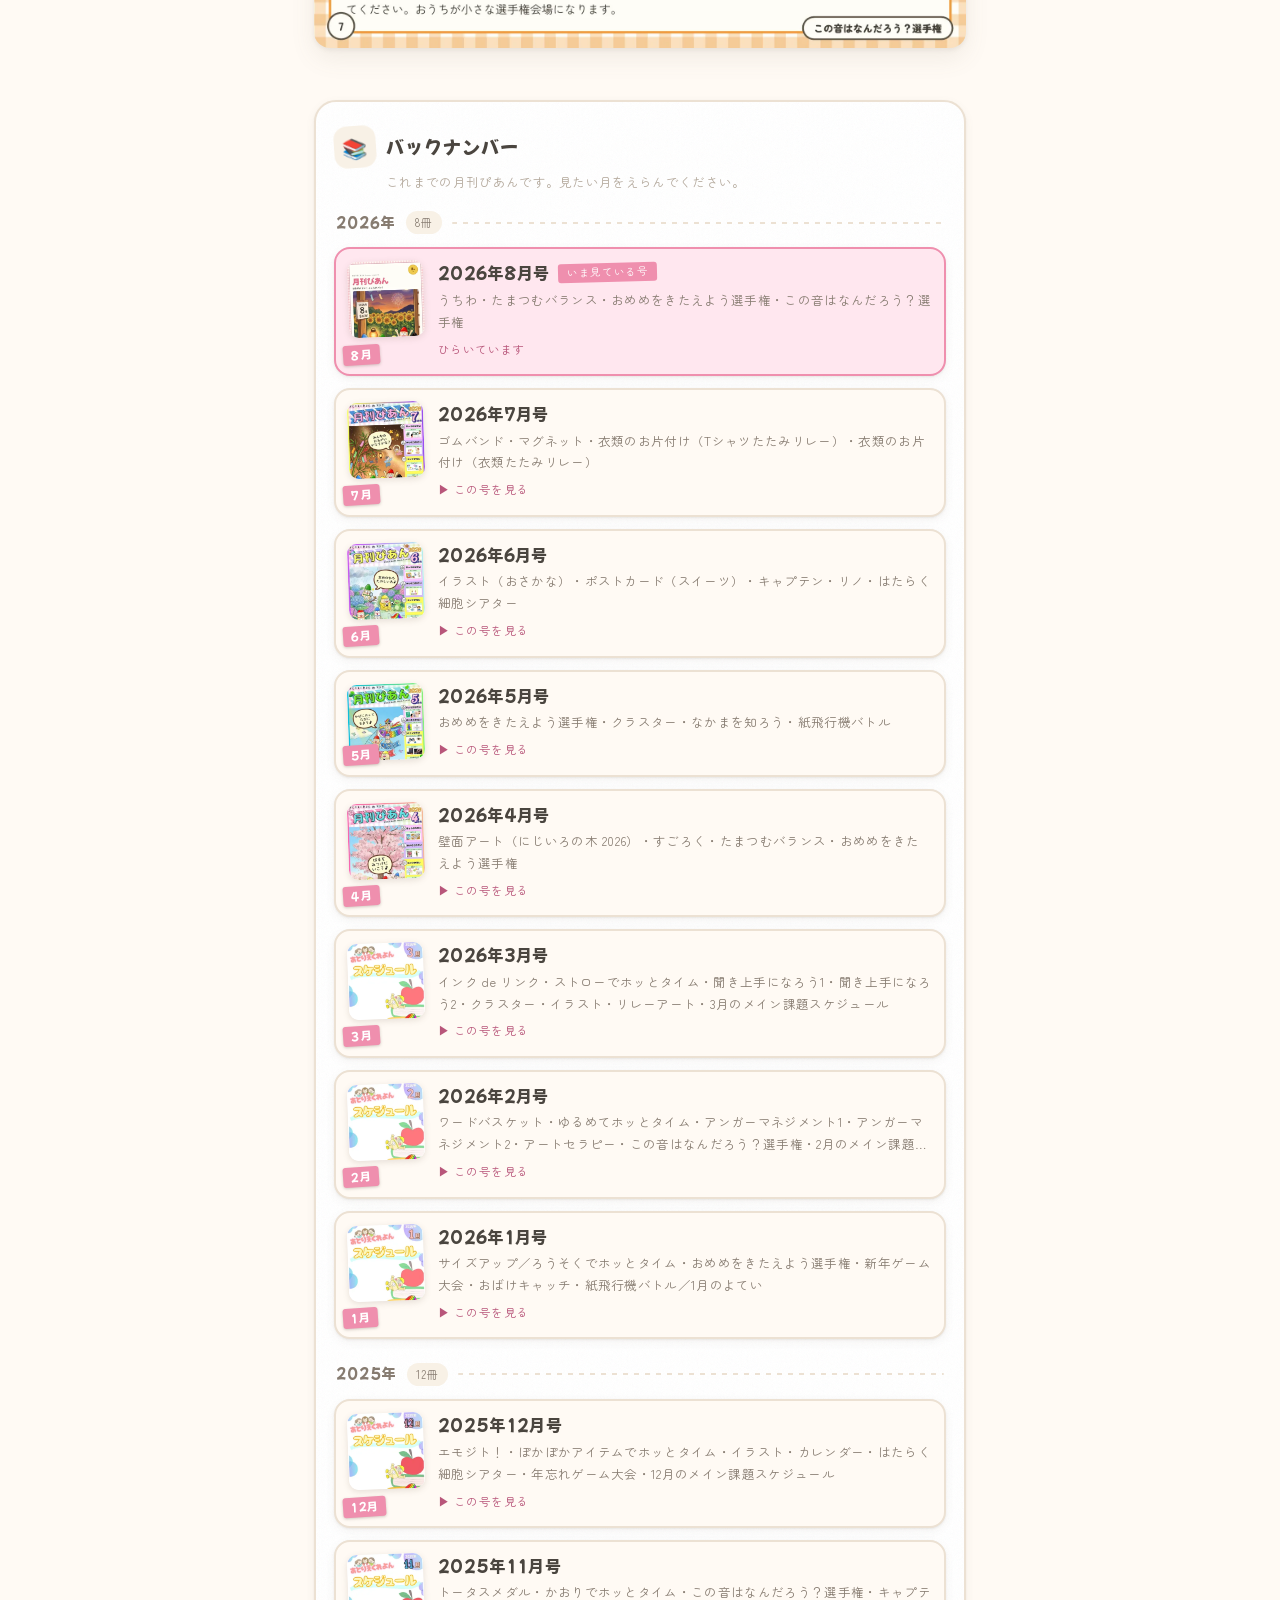
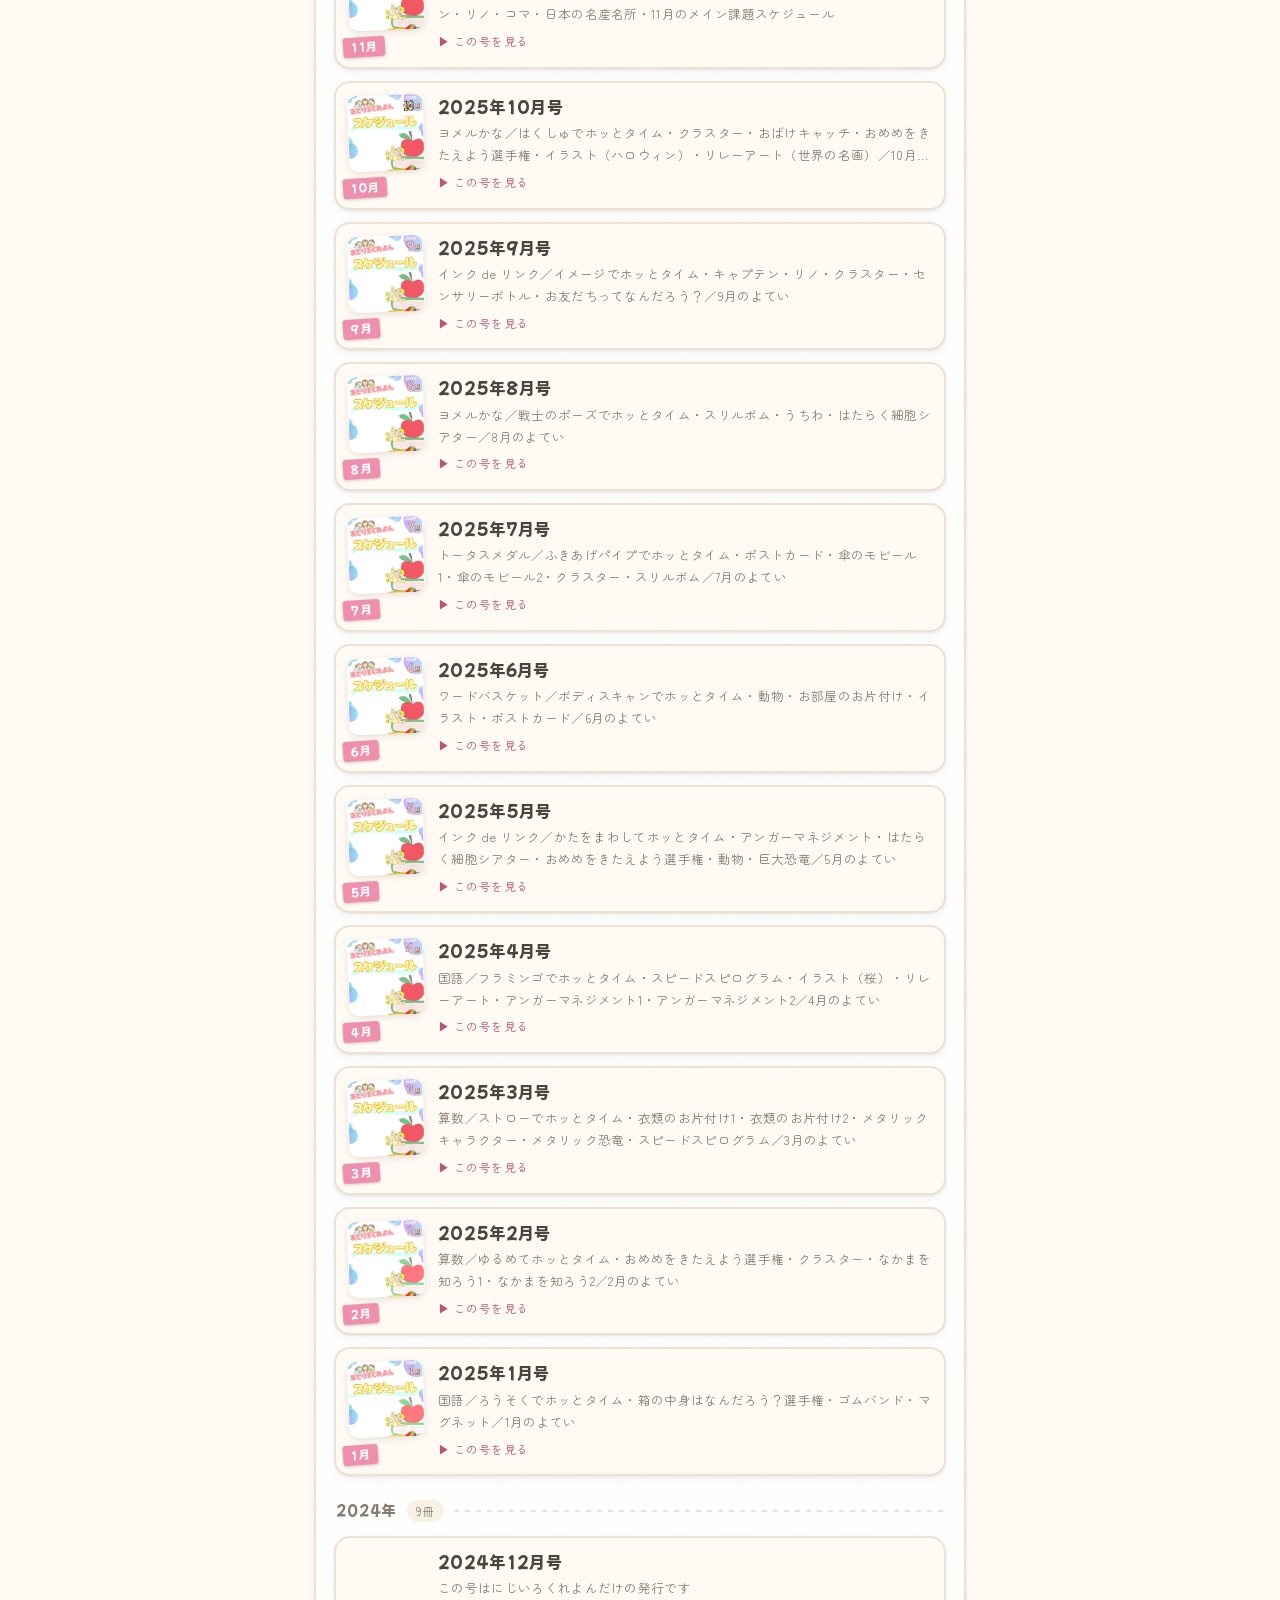
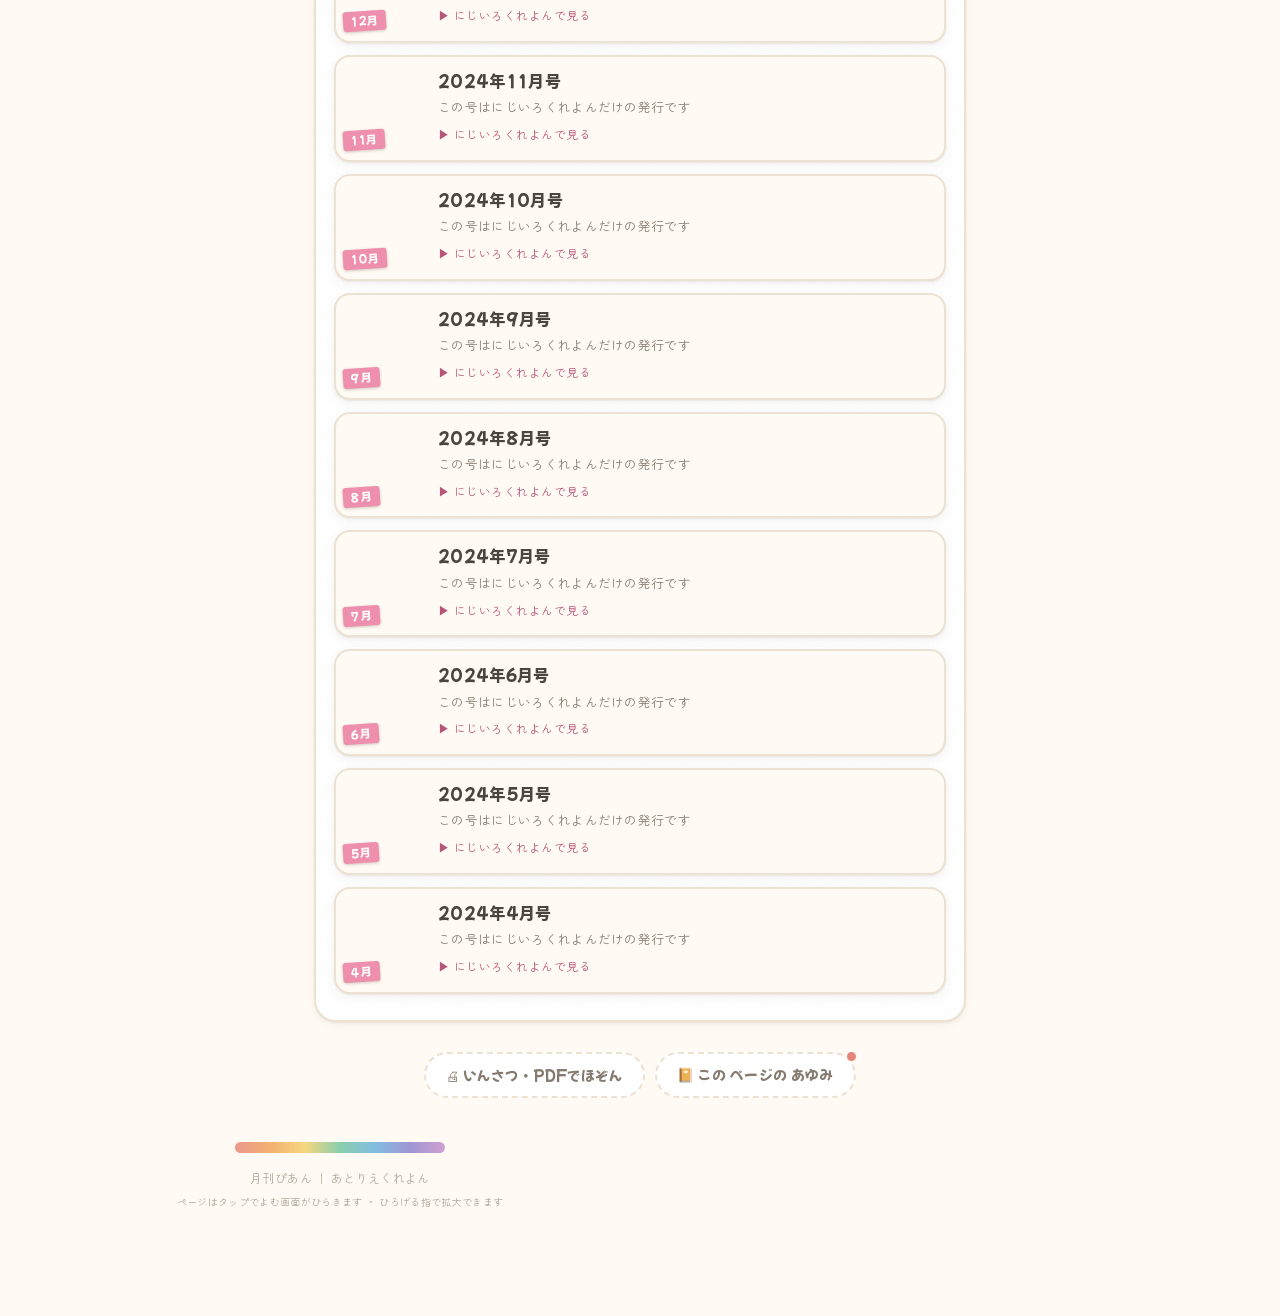
==== commit 5ca5d0aa: "開発日誌「この ページの あゆみ」を追加（保護者向け・記事4本） あとりえ送迎システムの /dev-diary を、素のHTML/JSに移植したもの。 dev-diary.css の955行はそのまま" ====
--- a/index.html
+++ b/index.html
@@ -58,6 +58,7 @@
 
   <div class="tools">
     <button type="button" id="printBtn">🖨 いんさつ・PDFでほぞん</button>
+    <a class="tool-link" href="diary.html" id="diaryLink">📔 この ページの あゆみ</a>
   </div>
 
 </main>
@@ -101,6 +102,8 @@
 </dialog>
 
 <script src="issues.js"></script>
+<!-- 日誌の最終更新日を見て「新しい記事あり」の赤い点を出すため、ここでも読みます -->
+<script src="diary.js"></script>
 <script src="assets/pian.js"></script>
 </body>
 </html>
--- a/assets/pian.css
+++ b/assets/pian.css
@@ -29,6 +29,7 @@
   --c-subject:var(--m-blue);
   --c-meditation:var(--m-indigo);
   --c-main:var(--m-orange);
+  --c-other:#d8ae3c;   /* 旧フォーマット（1枚に複数課題）の号 */
 
   --radius:16px;
   --dock-h:62px;
@@ -255,6 +256,8 @@
 .sec[data-sec="subject"] .sec-head{color:var(--c-subject);}
 .sec[data-sec="meditation"] .sec-head{color:var(--c-meditation);}
 .sec[data-sec="main"] .sec-head{color:var(--c-main);}
+.sec[data-sec="other"] .sec-head{color:var(--c-other);}
+.sec[data-sec="other"] .sec-head .ico{background:var(--c-other);}
 .sec[data-sec="schedule"] .sec-head .ico{background:var(--c-schedule);}
 .sec[data-sec="subject"] .sec-head .ico{background:var(--c-subject);}
 .sec[data-sec="meditation"] .sec-head .ico{background:var(--c-meditation);}
@@ -275,6 +278,7 @@
 .sec[data-sec="subject"] .wk{background:var(--c-subject);}
 .sec[data-sec="meditation"] .wk{background:var(--c-meditation);}
 .sec[data-sec="main"] .wk{background:var(--c-main);}
+.sec[data-sec="other"] .wk{background:var(--c-other);}
 .page-cap .ttl{
   font-family:var(--font-head); font-size:15.5px; color:var(--ink);
   line-height:1.4;
@@ -332,7 +336,26 @@
   margin:0 0 18px; padding-left:52px;
   font-size:12.5px; color:var(--ink-3); line-height:1.6;
 }
-.arch-list{display:grid; gap:12px;}
+.arch-list,.sheet-grid{display:grid; gap:12px;}
+
+/* 年の区切り（号が増えても探しやすいように） */
+.arch-year{
+  display:flex; align-items:center; gap:10px;
+  margin:10px 0 0; padding:0 2px;
+  font-size:12px; color:var(--ink-3); letter-spacing:.08em;
+}
+.arch-year:first-child{margin-top:0;}
+.arch-year b{
+  font-family:var(--font-head); font-weight:400; font-size:14px; color:var(--ink-2);
+}
+.arch-year span{
+  padding:1px 9px; border-radius:999px; font-size:11px;
+  background:var(--paper-warm); color:var(--ink-2);
+}
+.arch-year::after{
+  content:""; flex:1 1 auto; height:2px; border-radius:2px;
+  background:repeating-linear-gradient(90deg,var(--line) 0 5px,transparent 5px 11px);
+}
 
 .arch-card{
   display:flex; gap:14px; align-items:stretch;
@@ -388,13 +411,27 @@
   display:flex; gap:10px; flex-wrap:wrap; justify-content:center;
   margin:30px 0 0;
 }
-.tools button{
+.tools button,
+.tools .tool-link{
+  display:inline-flex; align-items:center; justify-content:center;
   min-height:46px; padding:0 20px; cursor:pointer;
   font-family:var(--font-head); font-size:13.5px; color:var(--ink-2);
+  text-decoration:none;
   background:var(--card); border:2px dashed var(--line); border-radius:999px;
   transition:border-color .2s ease-out, color .2s ease-out;
 }
-.tools button:hover{border-color:var(--brand); color:var(--brand-d);}
+.tools button:hover,
+.tools .tool-link:hover{border-color:var(--brand); color:var(--brand-d);}
+
+/* 開発日誌（この ページの あゆみ）への入口。
+   赤い点は「前に見たときより新しい記事があります」の印で、
+   diary.js の latest と localStorage を見て assets/pian.js が付けます。 */
+.tools .tool-link{position:relative;}
+.tools .tool-link .dot{
+  position:absolute; top:-4px; right:-4px;
+  width:13px; height:13px; border-radius:50%;
+  background:var(--m-red); border:2px solid var(--paper);
+}
 
 .totop{
   position:fixed; right:12px;
@@ -468,6 +505,7 @@
 .dock-tab[data-sec="subject"][aria-current="true"]{background:#e3f0fa; border-color:var(--c-subject);}
 .dock-tab[data-sec="meditation"][aria-current="true"]{background:#eceafa; border-color:var(--c-meditation);}
 .dock-tab[data-sec="main"][aria-current="true"]{background:#fdeeda; border-color:var(--c-main);}
+.dock-tab[data-sec="other"][aria-current="true"]{background:#fbf1d6; border-color:var(--c-other);}
 
 /* ══════════ 号えらびシート（下からせり上がる） ══════════ */
 .sheet{
@@ -508,7 +546,6 @@
   margin:0 0 14px; text-align:center;
   font-size:12px; color:var(--ink-3);
 }
-.sheet-grid{display:grid; gap:10px;}
 
 /* ══════════ ページビューア（フルスクリーン） ══════════ */
 .viewer{
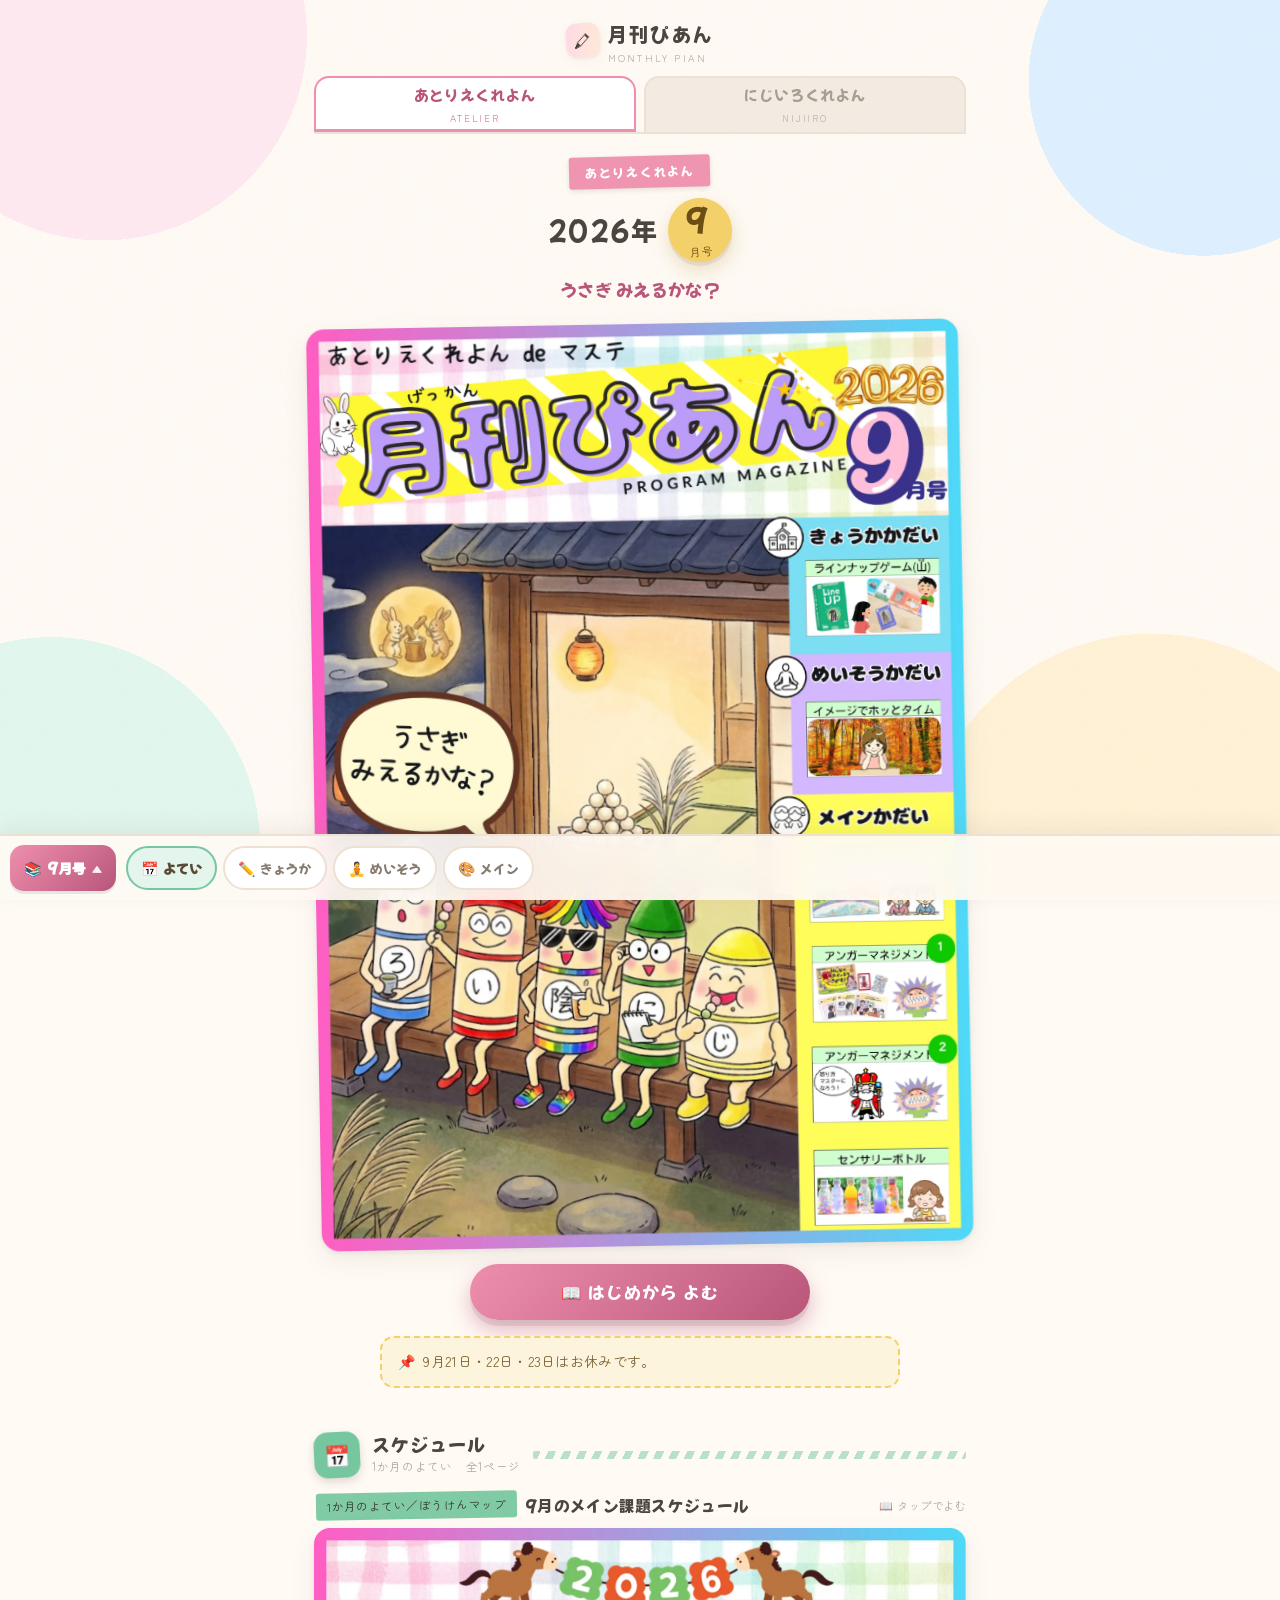
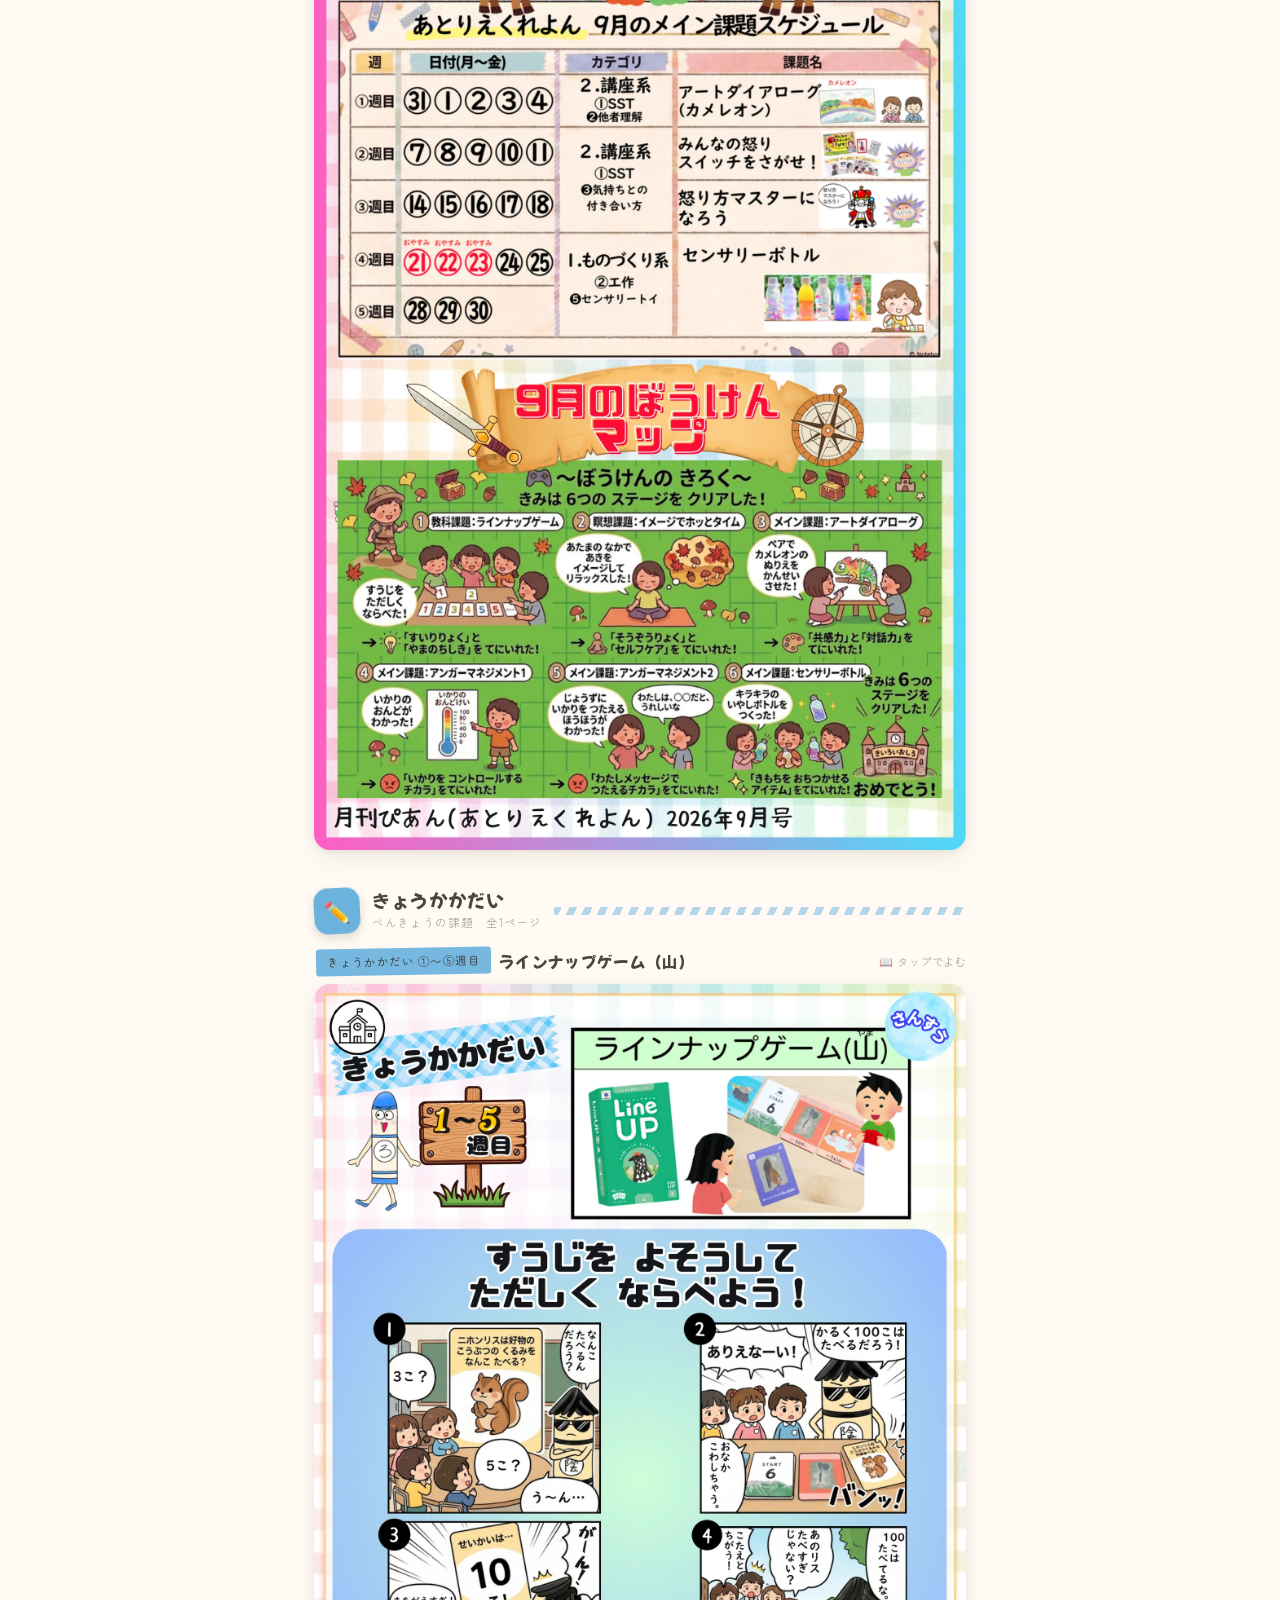
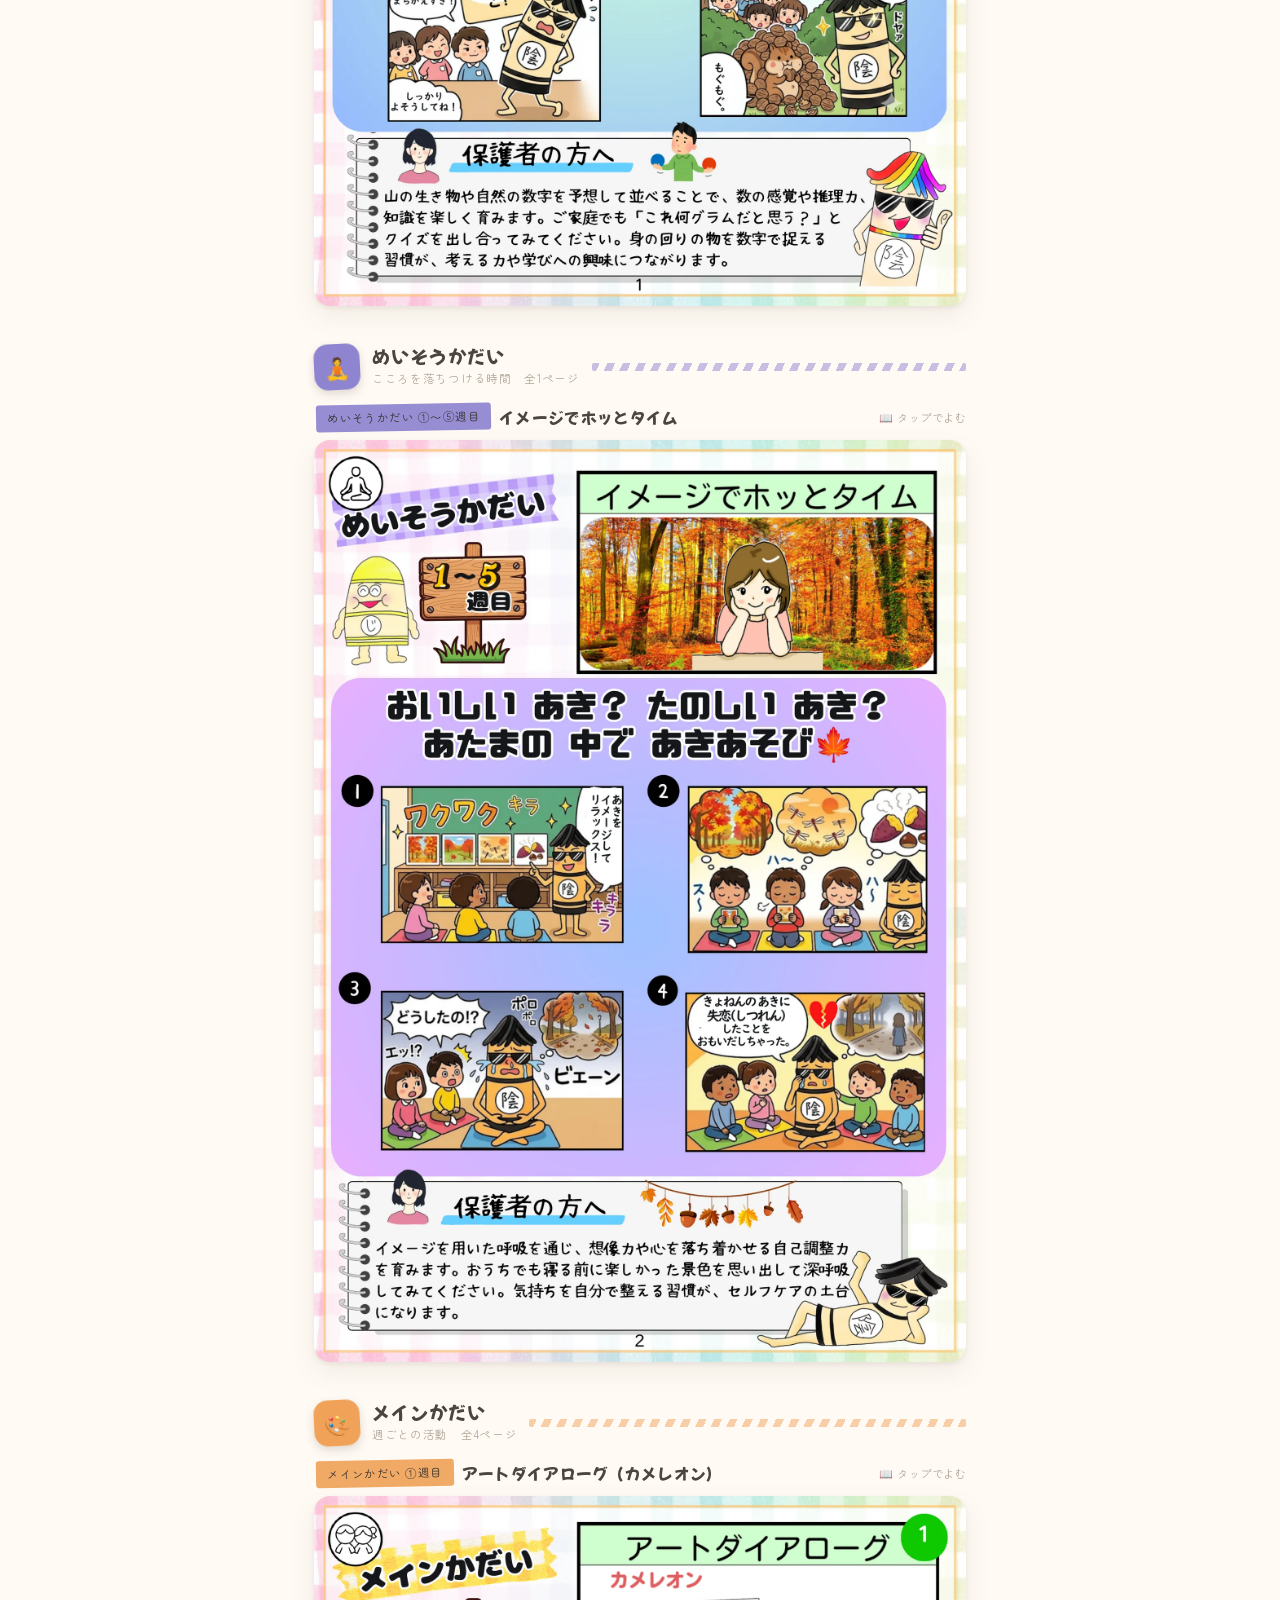
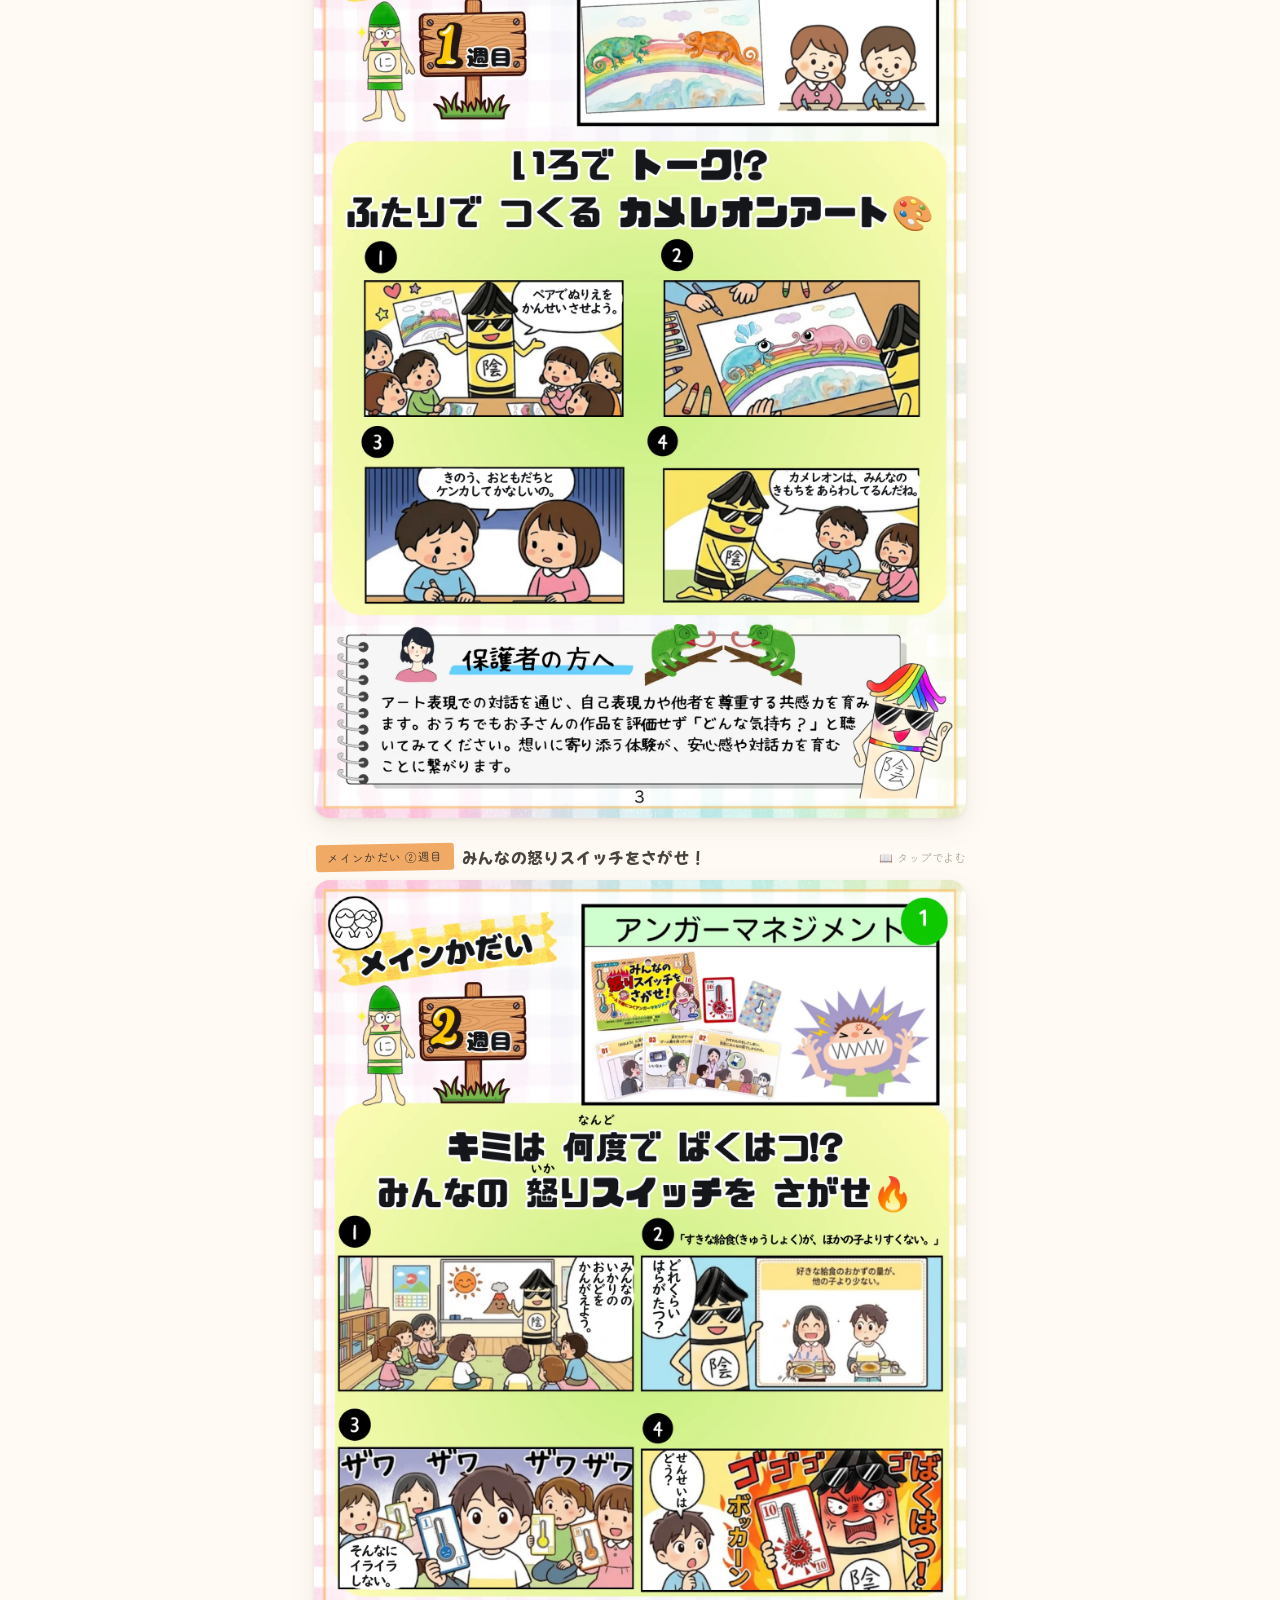
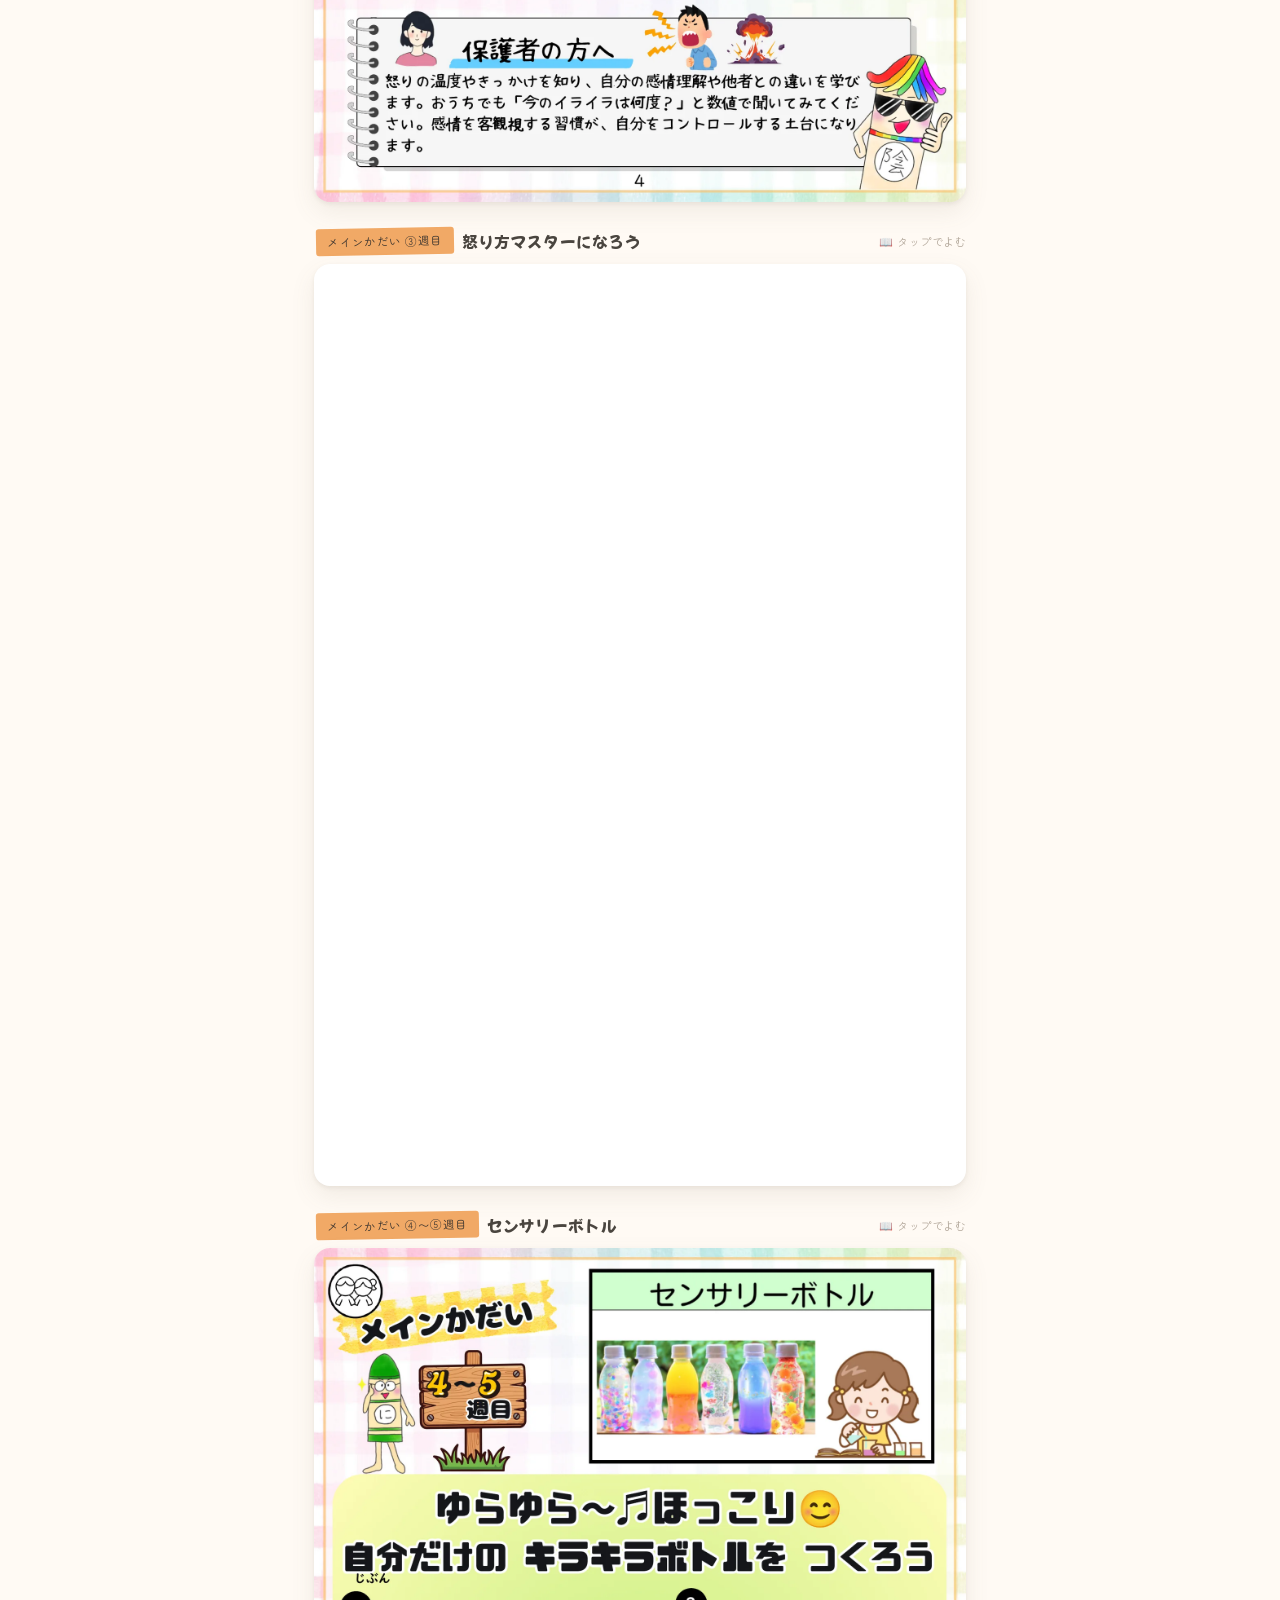
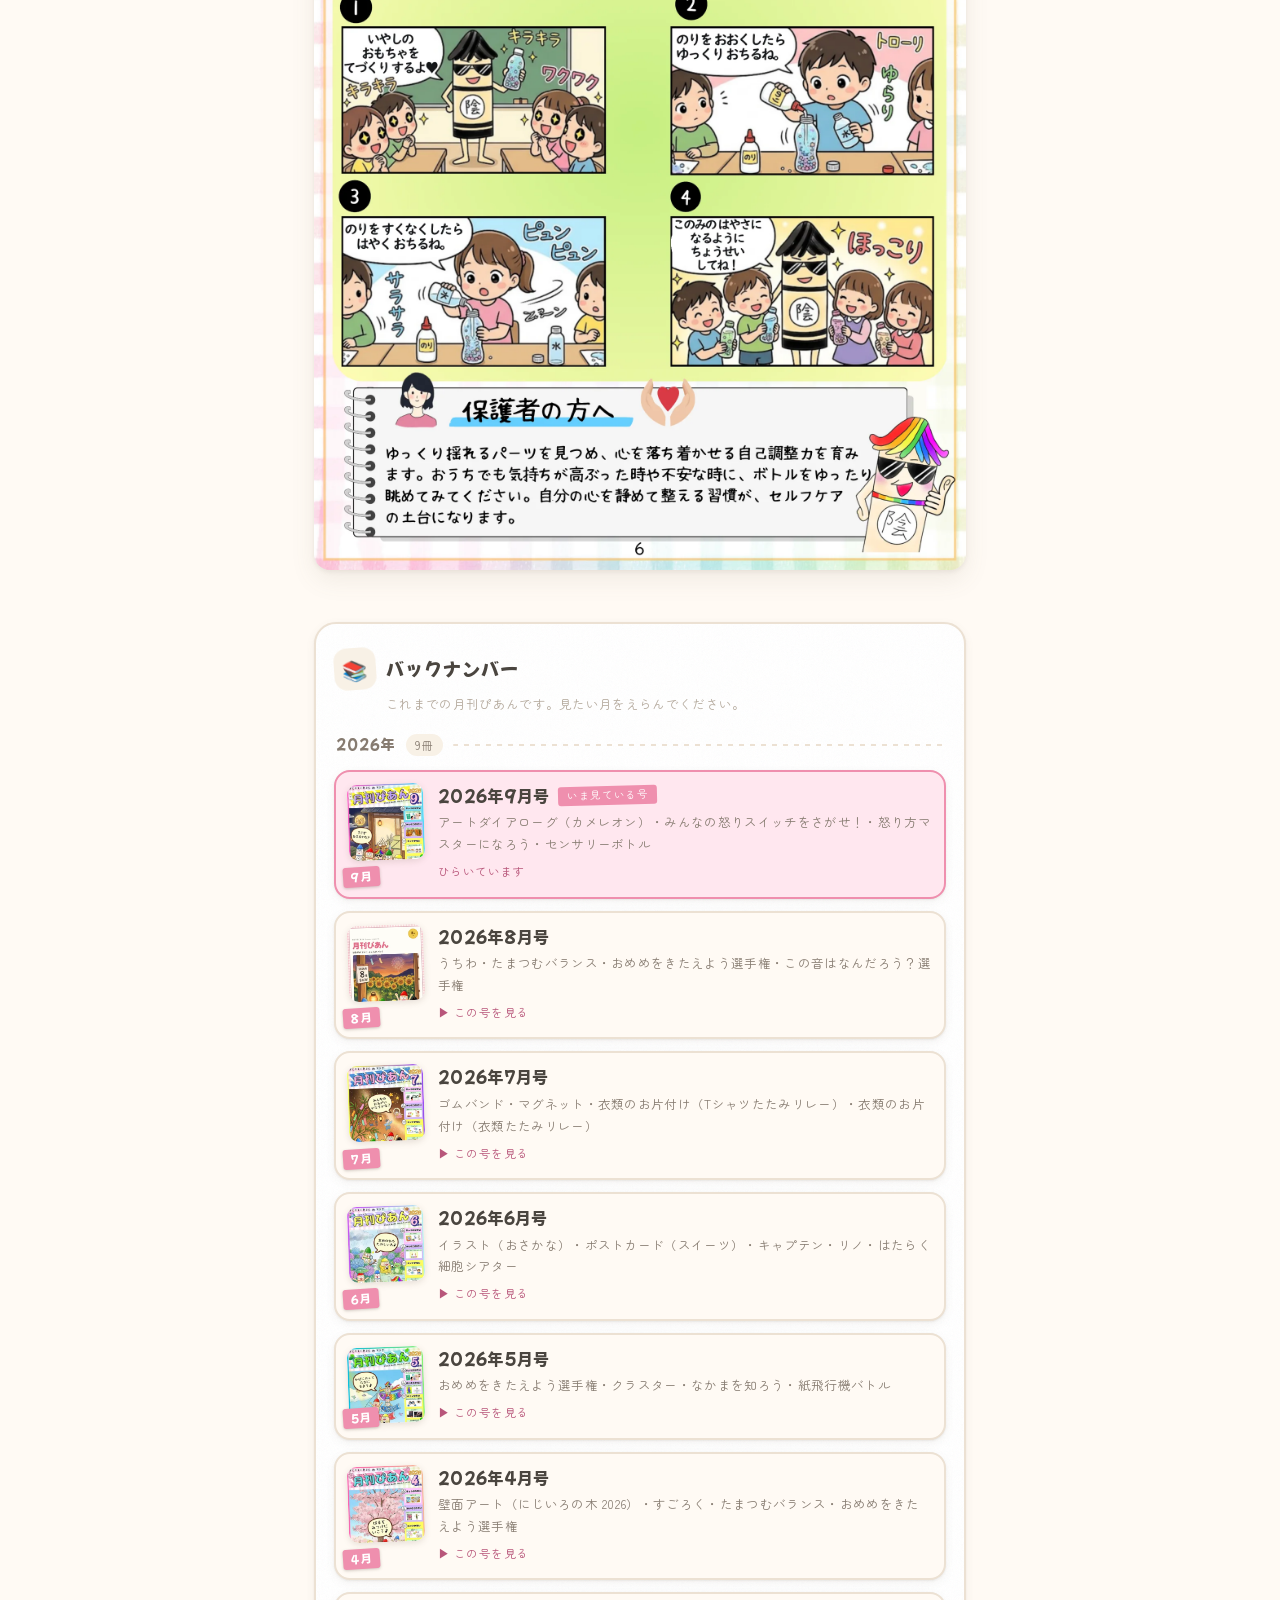
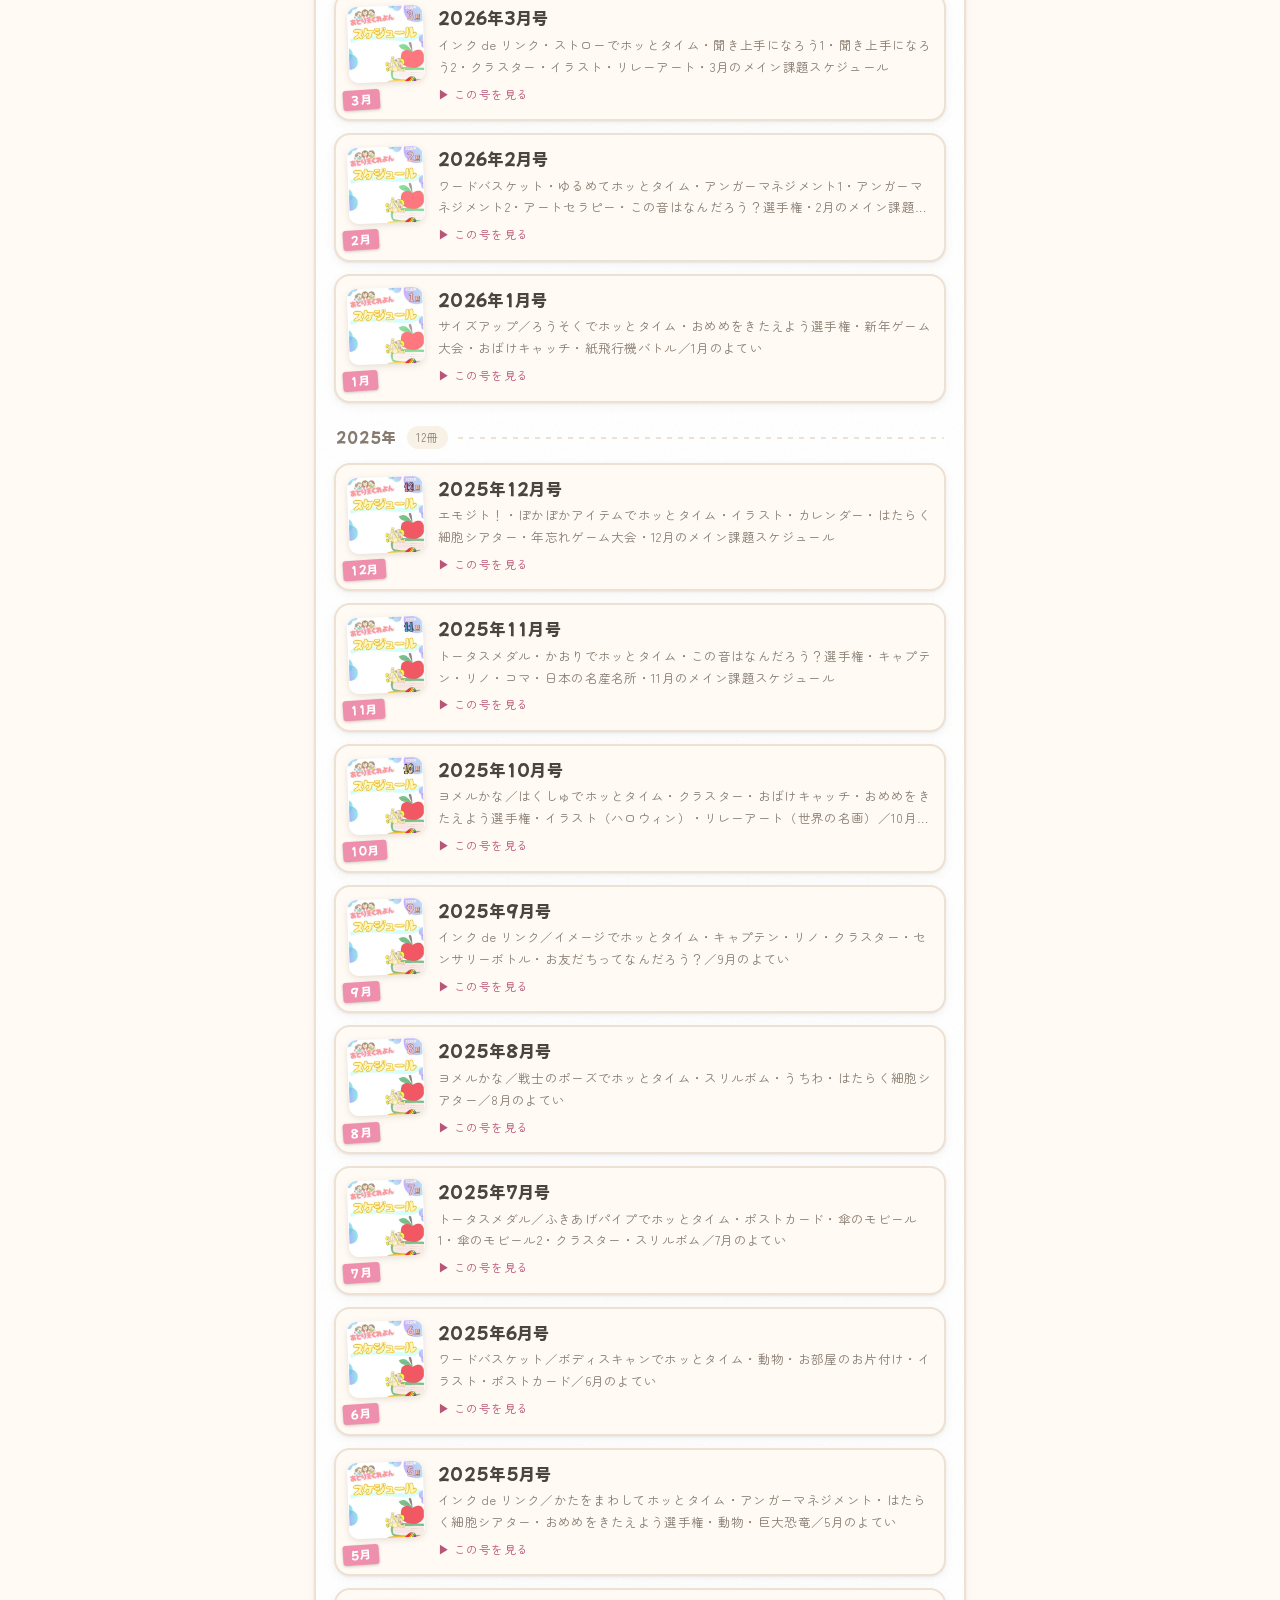
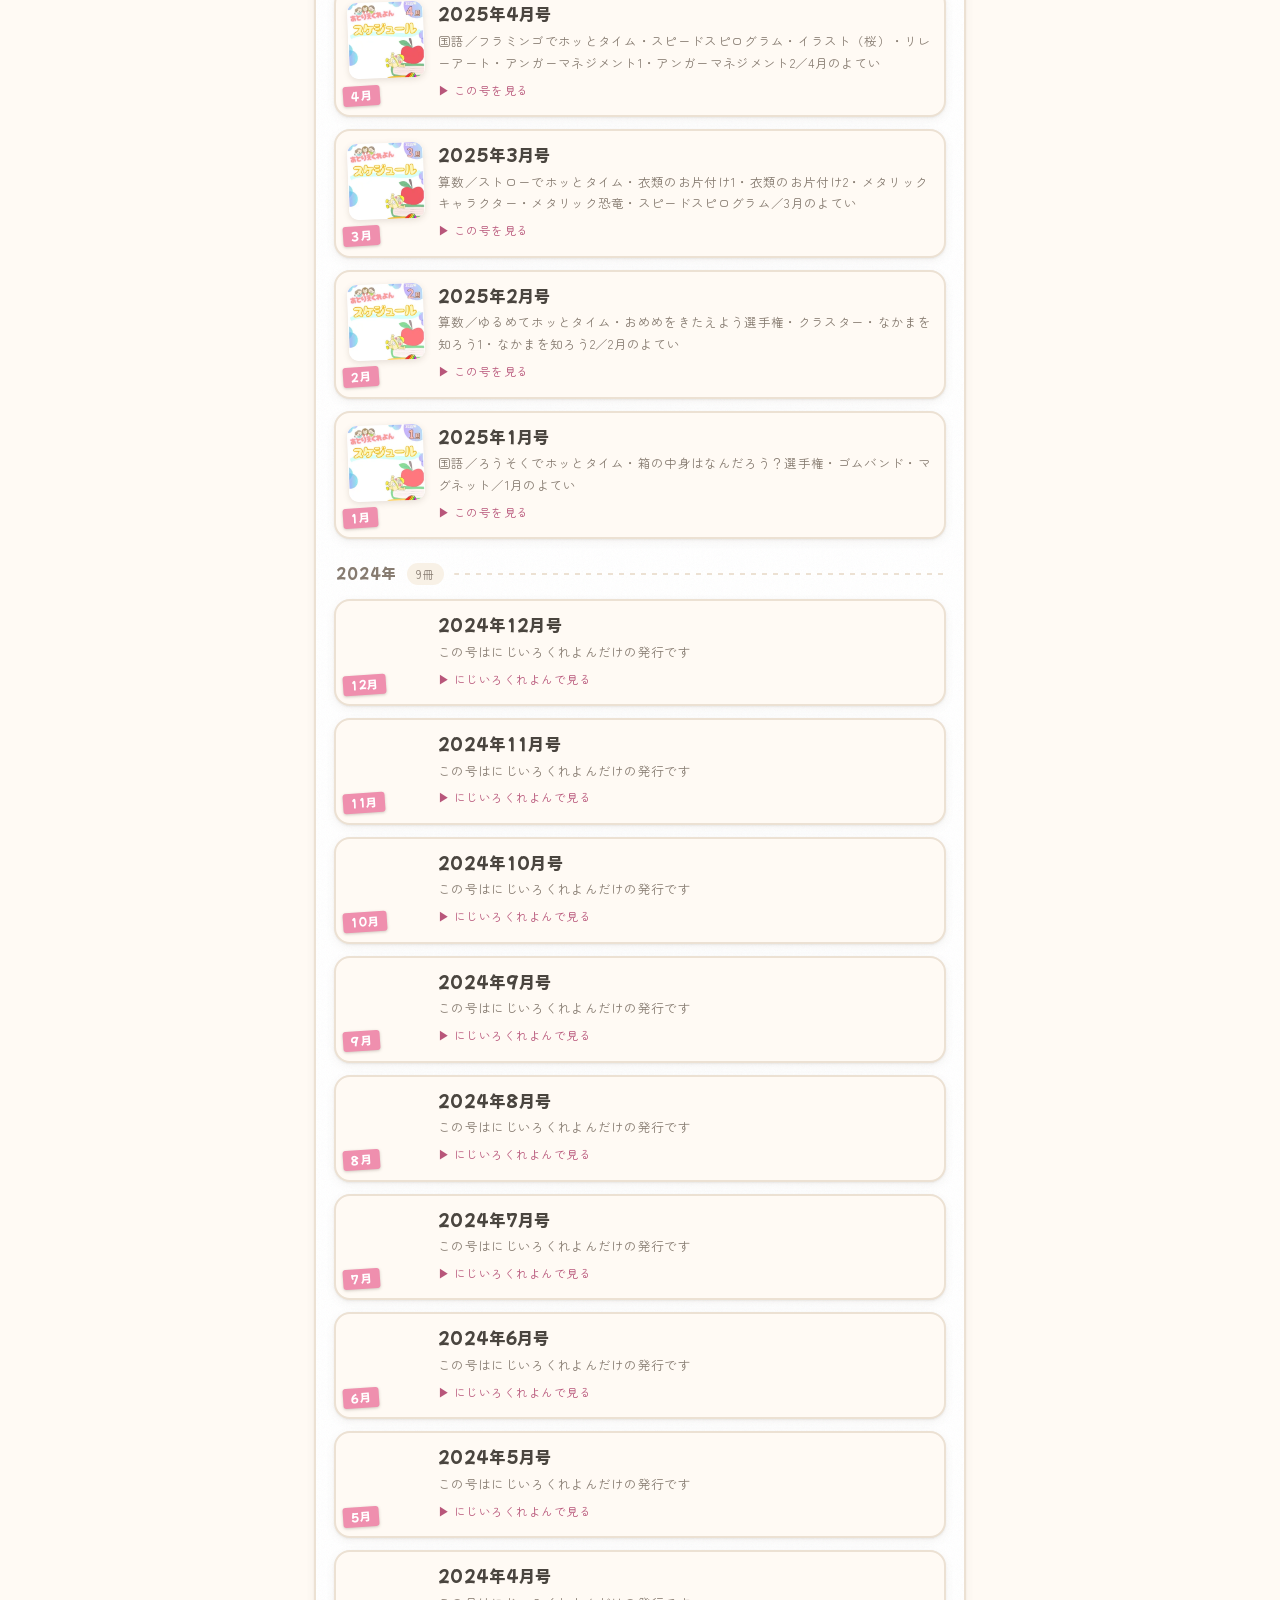
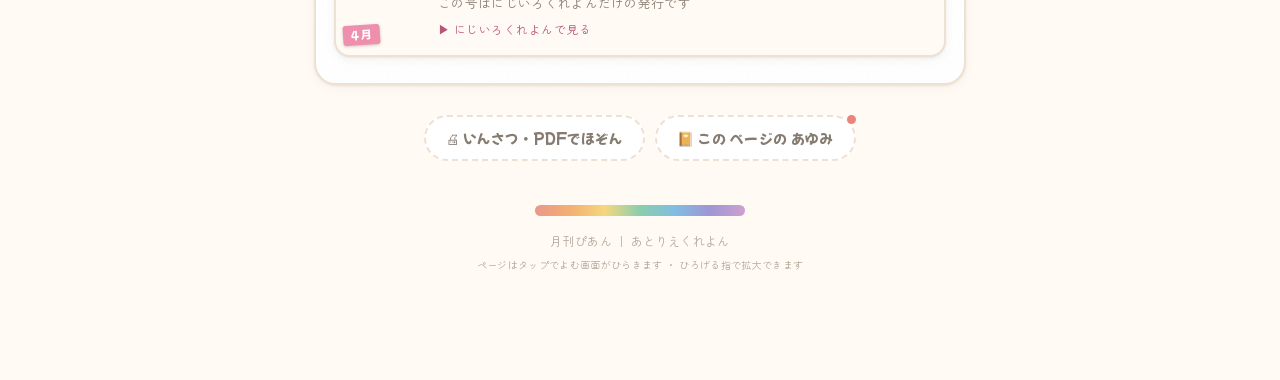
==== commit 74e2d2ce: "全体を洗い直して不具合を修正し、整合チェックを常設した ■ 公開ページから外に出ていたもの - images/getuji-report*.png を削除。業務システム（月次総括）の画面キャプチャで、" ====
--- a/index.html
+++ b/index.html
@@ -6,13 +6,17 @@
 <meta name="theme-color" content="#fffaf4" />
 <meta name="description" content="あとりえくれよんの月刊ぴあん。今月号とバックナンバーをスマホで見られます。" />
 <meta property="og:type" content="website" />
+<meta property="og:url" content="https://isoda-crayon.github.io/peern-monthly/index.html" />
+<meta property="og:image" content="https://isoda-crayon.github.io/peern-monthly/assets/icon-512.png" />
 <meta property="og:title" content="月刊ぴあん｜あとりえくれよん" />
 <meta property="og:description" content="今月の課題とスケジュール、これまでの号もまとめて見られます。" />
 <title>月刊ぴあん｜あとりえくれよん</title>
 <link rel="icon" href="data:image/svg+xml,<svg xmlns=%22http://www.w3.org/2000/svg%22 viewBox=%220 0 100 100%22><text y=%22.9em%22 font-size=%2290%22>🖍</text></svg>" />
 <link rel="manifest" href="manifest-atelier.webmanifest" />
 <link rel="apple-touch-icon" href="assets/apple-touch-icon.png" />
-<meta name="apple-mobile-web-app-title" content="月刊ぴあん" />
+<meta name="apple-mobile-web-app-title" content="ぴあん あとりえ" />
+<!-- iOS 16.4 未満は manifest の display を見ないので、こちらでも指定する -->
+<meta name="apple-mobile-web-app-capable" content="yes" />
 <link rel="preconnect" href="https://fonts.googleapis.com" />
 <link rel="preconnect" href="https://fonts.gstatic.com" crossorigin />
 <link href="https://fonts.googleapis.com/css2?family=Mochiy+Pop+One&family=Zen+Maru+Gothic:wght@400;500;700&display=swap" rel="stylesheet" />
--- a/assets/pian.css
+++ b/assets/pian.css
@@ -58,6 +58,9 @@
 html{
   scroll-behavior:smooth;
   scroll-padding-top:14px;
+  /* 固定されているのは下のドック。Tab でページを辿るとき、フォーカスした
+     ボタンがドックの裏に隠れないよう body と同じぶん空けておく */
+  scroll-padding-bottom:calc(var(--dock-h) + 26px + env(safe-area-inset-bottom,0px));
   -webkit-text-size-adjust:100%;
 }
 
@@ -104,10 +107,18 @@
 }
 .skip:focus{left:0;}
 
+/* 目には見えないが読み上げには届く。号を切り替えたことの通知に使う */
+.sr-only{
+  position:absolute; width:1px; height:1px; margin:-1px; padding:0;
+  overflow:hidden; clip-path:inset(50%); white-space:nowrap; border:0;
+}
+
 .wrap{
   position:relative; z-index:1;
   width:100%; max-width:680px; margin:0 auto;
-  padding:0 14px;
+  /* 横向きのとき、ノッチや角丸に文字が入らないようにする（viewport-fit=cover のため） */
+  padding:0 calc(14px + env(safe-area-inset-right,0px))
+          0 calc(14px + env(safe-area-inset-left,0px));
 }
 
 /* ══════════ 読みすすみバー（上端） ══════════ */
@@ -269,9 +280,15 @@
   display:flex; align-items:center; flex-wrap:wrap; gap:8px;
   margin:0 0 9px; padding-left:2px;
 }
+/* マステの文字は濃いインク色にする。白文字だと実測コントラストが
+   schedule 2.03 / subject 2.32 / meditation 3.31 / main 2.10 / other 2.09 と
+   AA(4.5:1) を全色下回る。11.5px の「①週目」は飾りではなく読ませる情報なので、
+   #241f1b（prefers-contrast:more の --ink と同値）に。順に 8.04 / 7.02 / 4.94 /
+   7.78 / 7.80 で全色通過する。**マステの色は1つも変えていない**。
+   assets/diary.css の .dd-tape と同じ判断。 */
 .page-cap .wk{
   display:inline-block; padding:3px 11px; border-radius:3px;
-  font-size:11.5px; letter-spacing:.04em; color:#fff;
+  font-size:11.5px; letter-spacing:.04em; color:#241f1b;
   transform:rotate(-1deg); opacity:.92;
 }
 .sec[data-sec="schedule"] .wk{background:var(--c-schedule);}
@@ -442,14 +459,18 @@
   font-family:var(--font-head); font-size:12px; color:var(--brand-d);
   background:rgba(255,255,255,.95); border:2px solid var(--brand);
   border-radius:999px; box-shadow:0 4px 14px rgba(120,105,90,.22);
-  opacity:0; transform:translateY(10px); pointer-events:none;
-  transition:opacity .25s ease-out, transform .25s ease-out;
-}
-.totop.on{opacity:1; transform:none; pointer-events:auto;}
+  /* visibility も落とす。opacity:0 だけだと、見えていないのに Tab で
+     フォーカスが入り、読み上げにも出てしまう */
+  opacity:0; visibility:hidden; transform:translateY(10px); pointer-events:none;
+  transition:opacity .25s ease-out, transform .25s ease-out, visibility .25s;
+}
+.totop.on{opacity:1; visibility:visible; transform:none; pointer-events:auto;}
 
 /* ══════════ フッター ══════════ */
 .foot{
-  margin:44px 0 0; padding:0 0 16px; text-align:center;
+  /* 左右は auto。0 にすると .wrap の中央寄せを打ち消してしまい、
+     680px より広い画面（パソコン）でフッターだけ左に寄る */
+  margin:44px auto 0; padding:0 0 16px; text-align:center;
   font-size:12px; color:var(--ink-3); line-height:1.9;
 }
 .rainbow{
@@ -461,11 +482,16 @@
 }
 
 /* ══════════ ドック（画面下の操作バー） ══════════ */
+/* JS が動かなかったとき（issues.js の読み込み失敗など）に空のバーが残らないよう、
+   HTML の hidden を効かせる。display:flex は [hidden]{display:none} に勝つため。 */
+.dock[hidden]{display:none;}
 .dock{
   position:fixed; left:0; right:0; bottom:0; z-index:50;
   display:flex; align-items:center; gap:8px;
   min-height:var(--dock-h);
-  padding:8px 10px calc(8px + env(safe-area-inset-bottom,0px));
+  padding:8px calc(10px + env(safe-area-inset-right,0px))
+          calc(8px + env(safe-area-inset-bottom,0px))
+          calc(10px + env(safe-area-inset-left,0px));
   background:rgba(255,250,244,.92);
   -webkit-backdrop-filter:blur(14px) saturate(1.3);
   backdrop-filter:blur(14px) saturate(1.3);
@@ -550,7 +576,9 @@
 /* ══════════ ページビューア（フルスクリーン） ══════════ */
 .viewer{
   border:0; padding:0; margin:0;
-  width:100vw; height:100dvh; max-width:none; max-height:none;
+  /* dvh 非対応（Safari 15.3 以前など）では height ごと捨てられ、dialog の既定
+     height:fit-content に戻って中身が潰れる。先に vh を置いて受け止める */
+  width:100vw; height:100vh; height:100dvh; max-width:none; max-height:none;
   background:#221e1b; color:#fff;
   overflow:hidden;
   opacity:1;
@@ -638,8 +666,10 @@
 }
 
 /* 没入モード（単タップでバーを隠す） */
-.viewer.ui-hide .v-top{opacity:0; transform:translateY(-12px); pointer-events:none;}
-.viewer.ui-hide .v-bottom{opacity:0; transform:translateY(12px); pointer-events:none;}
+/* 隠すときは visibility も落とす。opacity:0 だけだと、見えていないボタンに
+   Tab でフォーカスが入り、読み上げにも「✕ とじる ボタン」が残る */
+.viewer.ui-hide .v-top{opacity:0; visibility:hidden; transform:translateY(-12px); pointer-events:none;}
+.viewer.ui-hide .v-bottom{opacity:0; visibility:hidden; transform:translateY(12px); pointer-events:none;}
 
 .v-hint{
   position:absolute; left:50%; bottom:calc(96px + env(safe-area-inset-bottom,0px));
@@ -660,6 +690,7 @@
 .issue .sec:nth-of-type(2){animation-delay:.08s;}
 .issue .sec:nth-of-type(3){animation-delay:.12s;}
 .issue .sec:nth-of-type(4){animation-delay:.16s;}
+.issue .sec:nth-of-type(5){animation-delay:.20s;} /* SEC_ORDER は5種。1つでも欠けると遅延0で先に出る */
 @keyframes rise{
   from{opacity:0; transform:translateY(10px);}
   to{opacity:1; transform:none;}
@@ -690,8 +721,17 @@
   body{background:#fff; padding-bottom:0;}
   body::before,.site,.progress,.dock,.sheet,.viewer,.read-start,
   .archive,.tools,.totop,.skip,.page-hint{display:none !important;}
+  /* 画面での操作説明は紙の上では意味を持たない */
+  .foot small{display:none !important;}
   .wrap{max-width:none; padding:0;}
   .issue,.issue .sec{animation:none;}
+  /* 事業所名と週ラベルは色地に白文字。印刷は既定で背景を落とすので、
+     このままだと白い紙に白い文字＝消える。地の色ごと刷る */
+  .hero-kicker,.page-cap .wk,.sec-head .ico{
+    -webkit-print-color-adjust:exact; print-color-adjust:exact;
+  }
+  /* 表紙も本文ページと同じく、見出しだけの紙が挟まらないようにする */
+  .cover{break-inside:avoid;}
   .page{margin:0 0 10mm; break-inside:avoid;}
   .page-view.is-crop{overflow:visible;}
   .page-view.is-crop img{aspect-ratio:auto; object-fit:fill;} /* 紙では省略せず全体を出す */
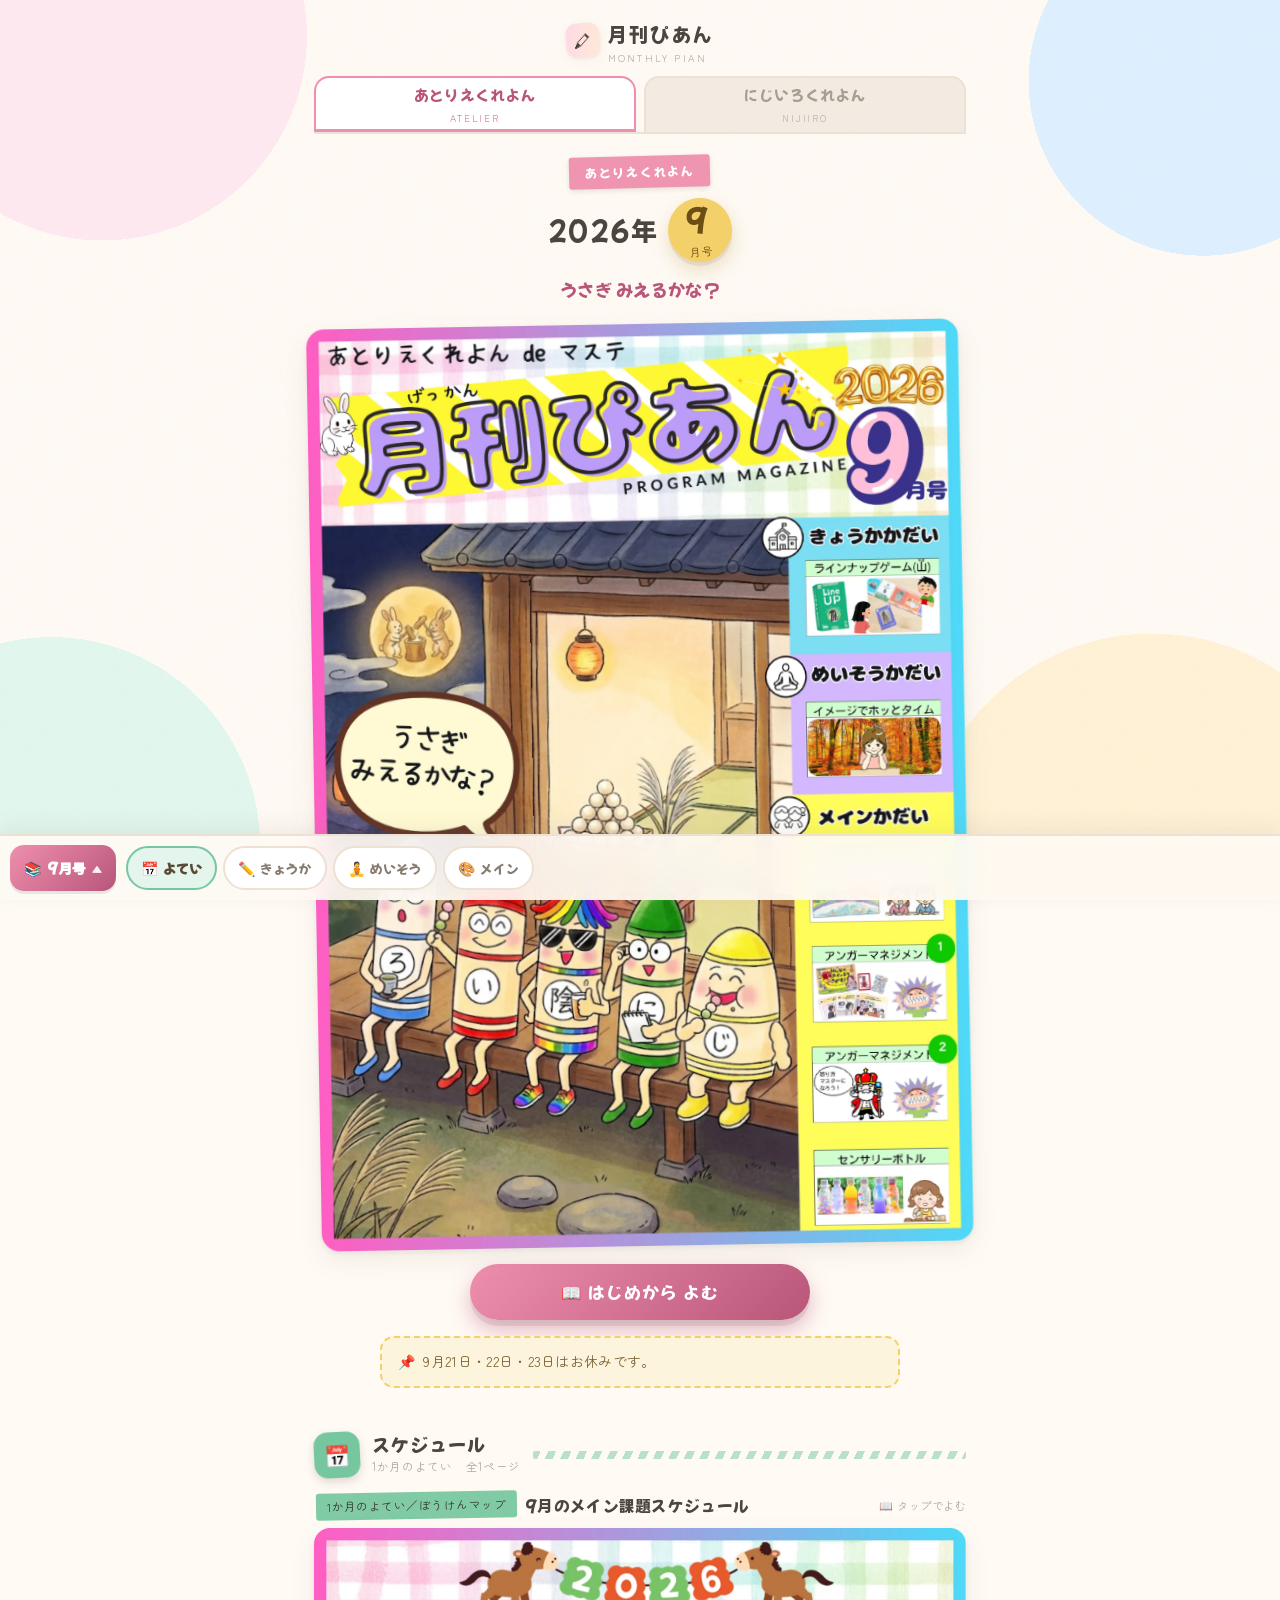
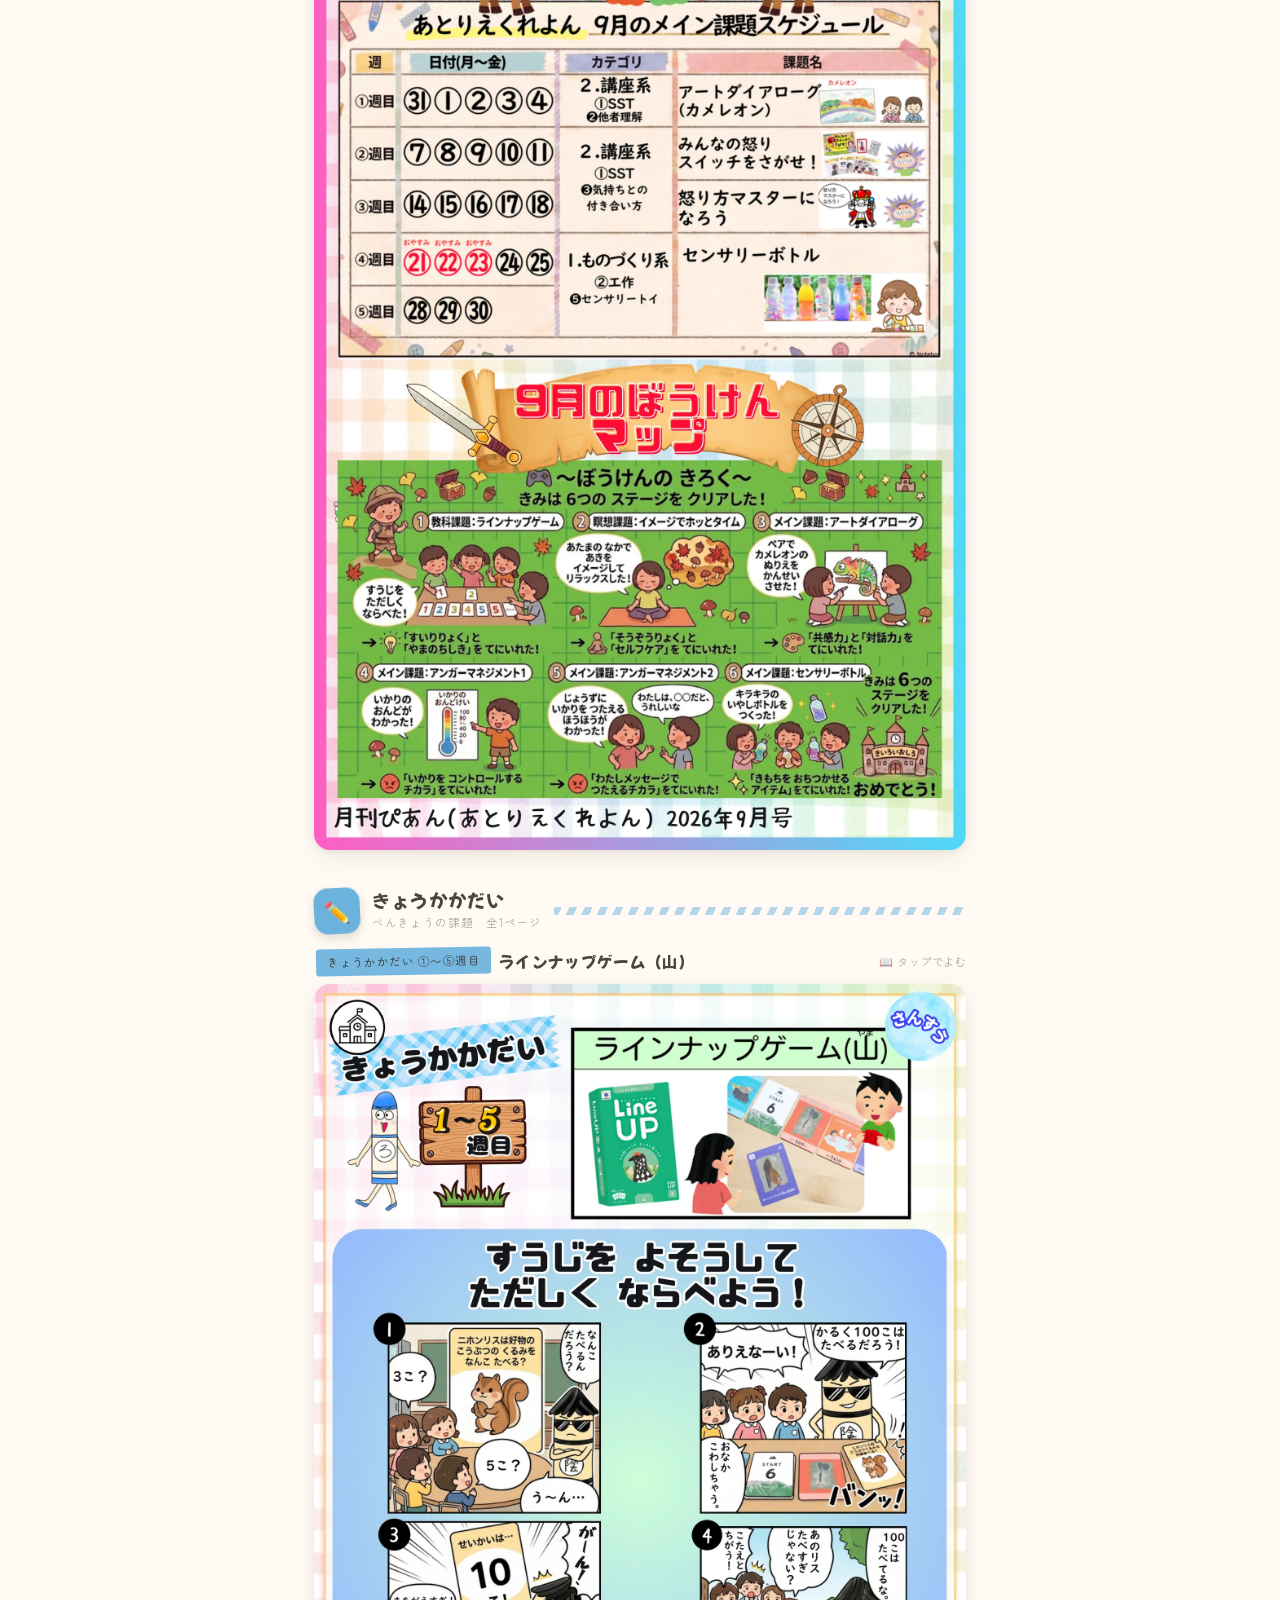
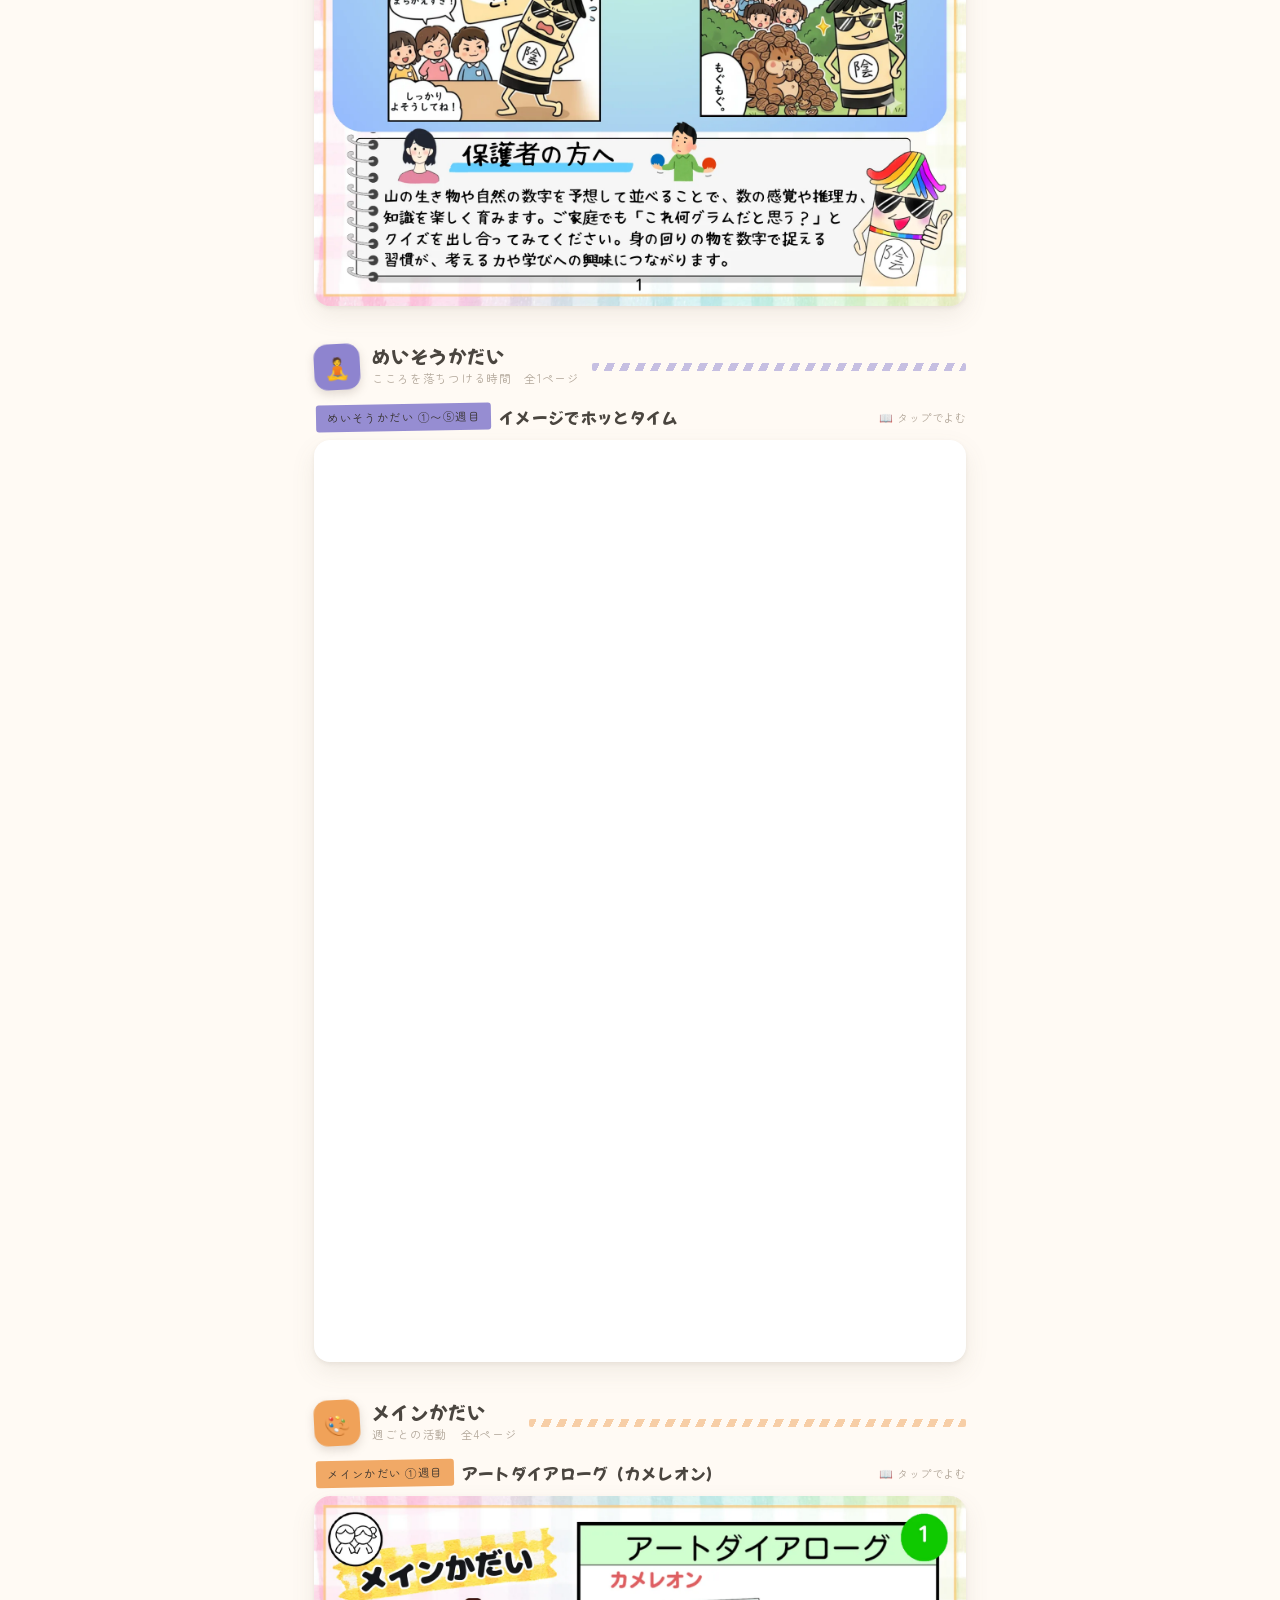
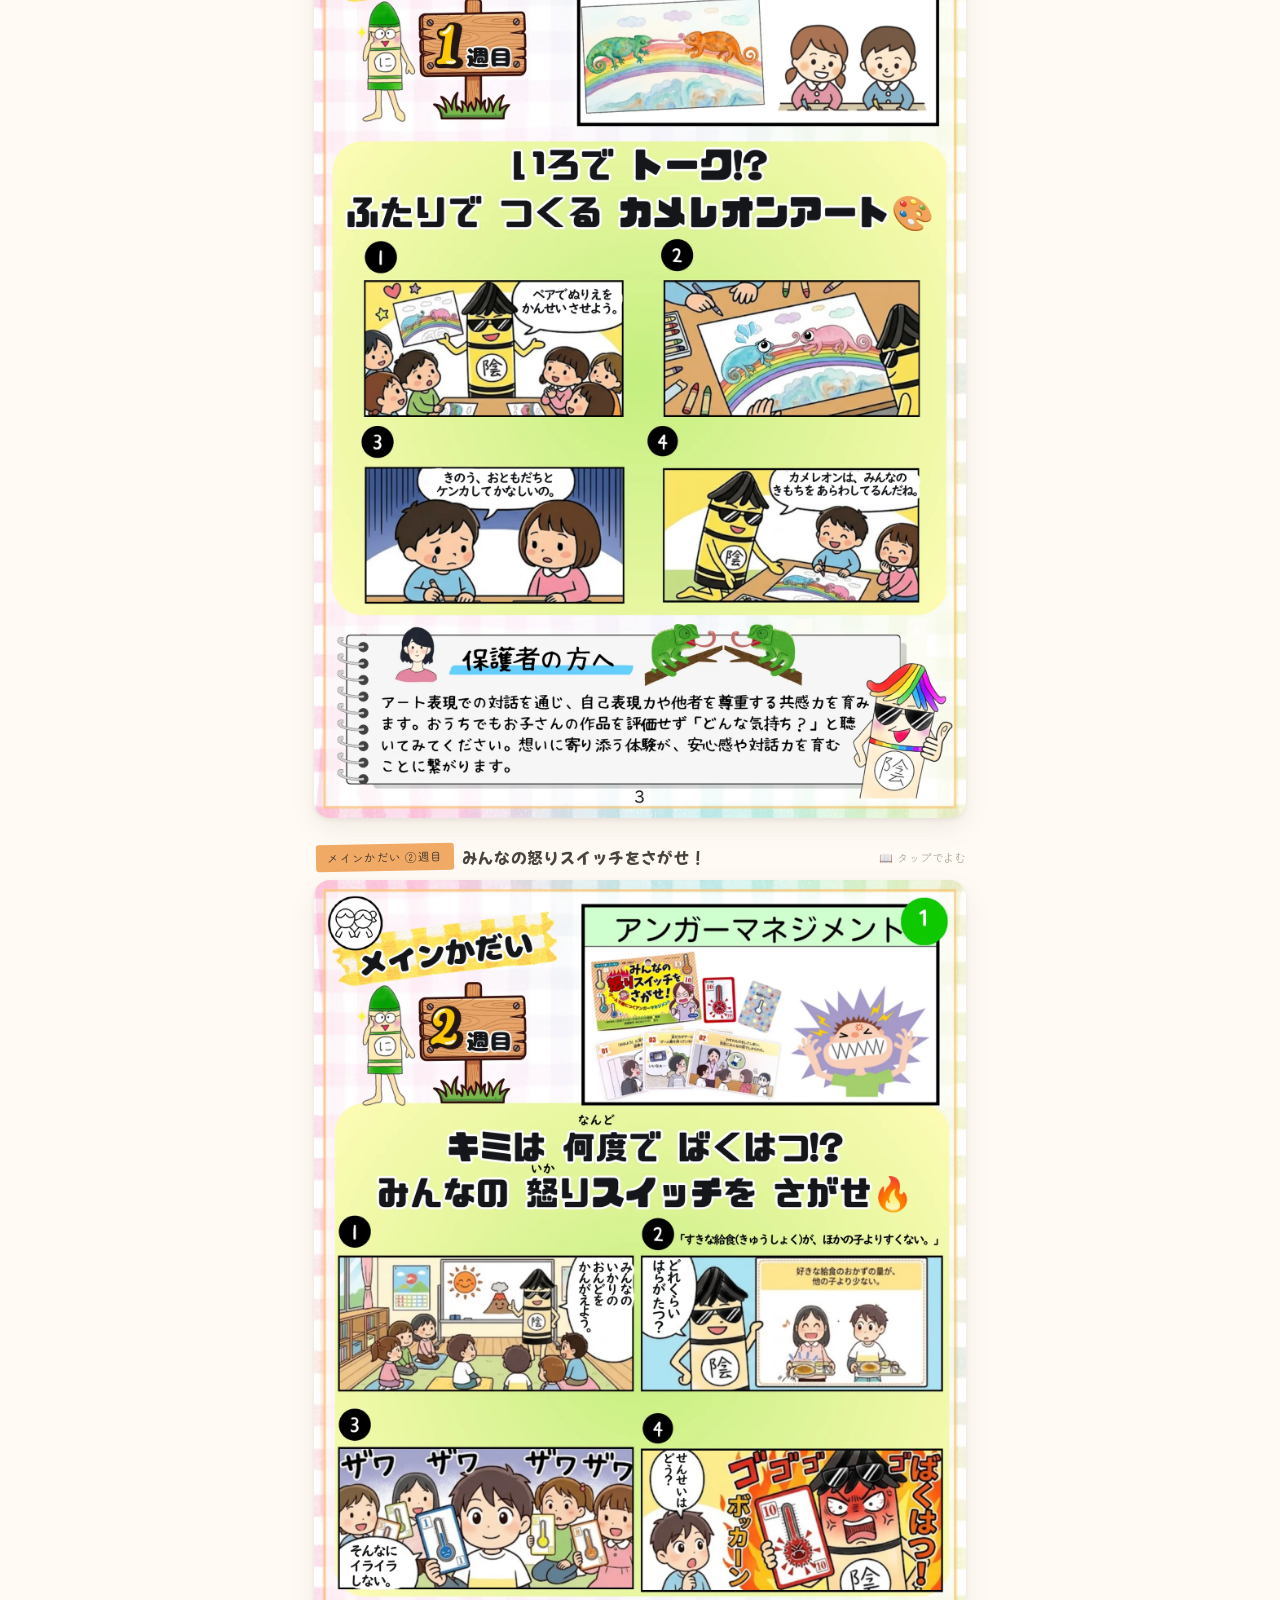
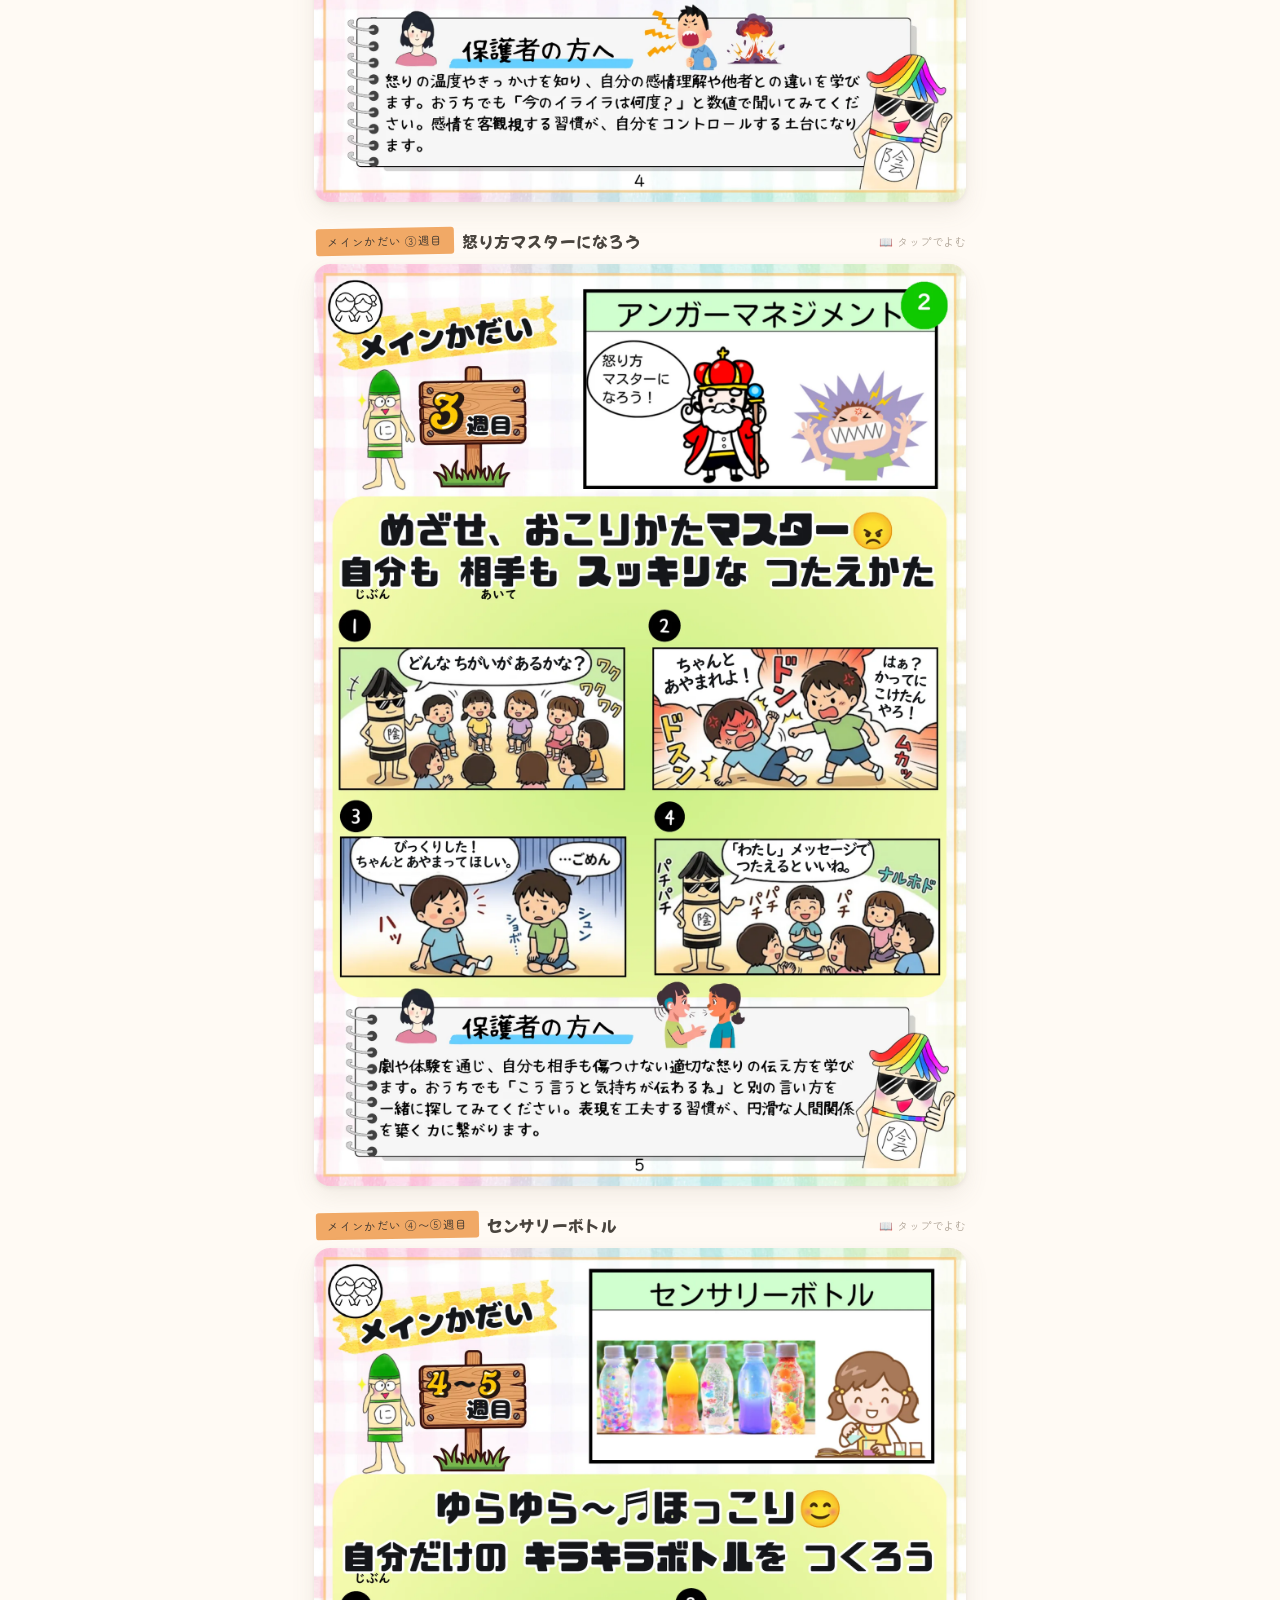
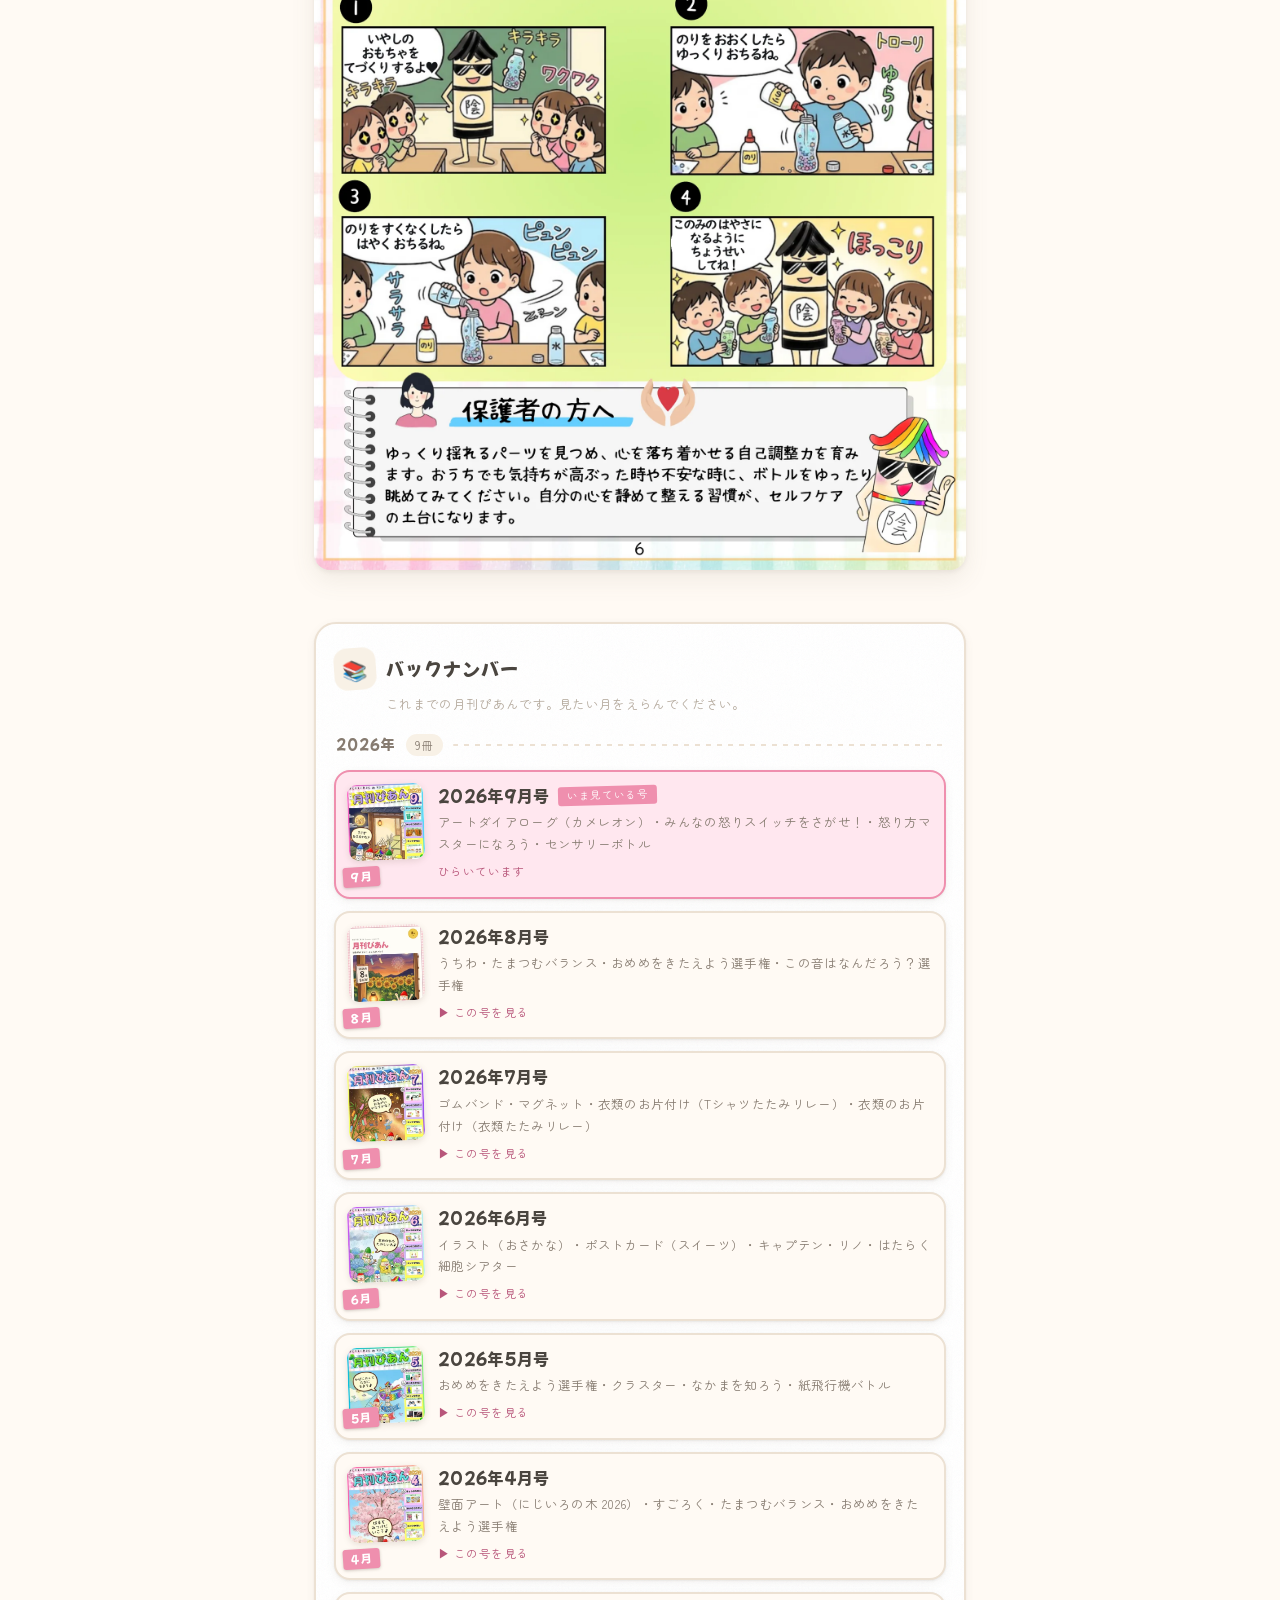
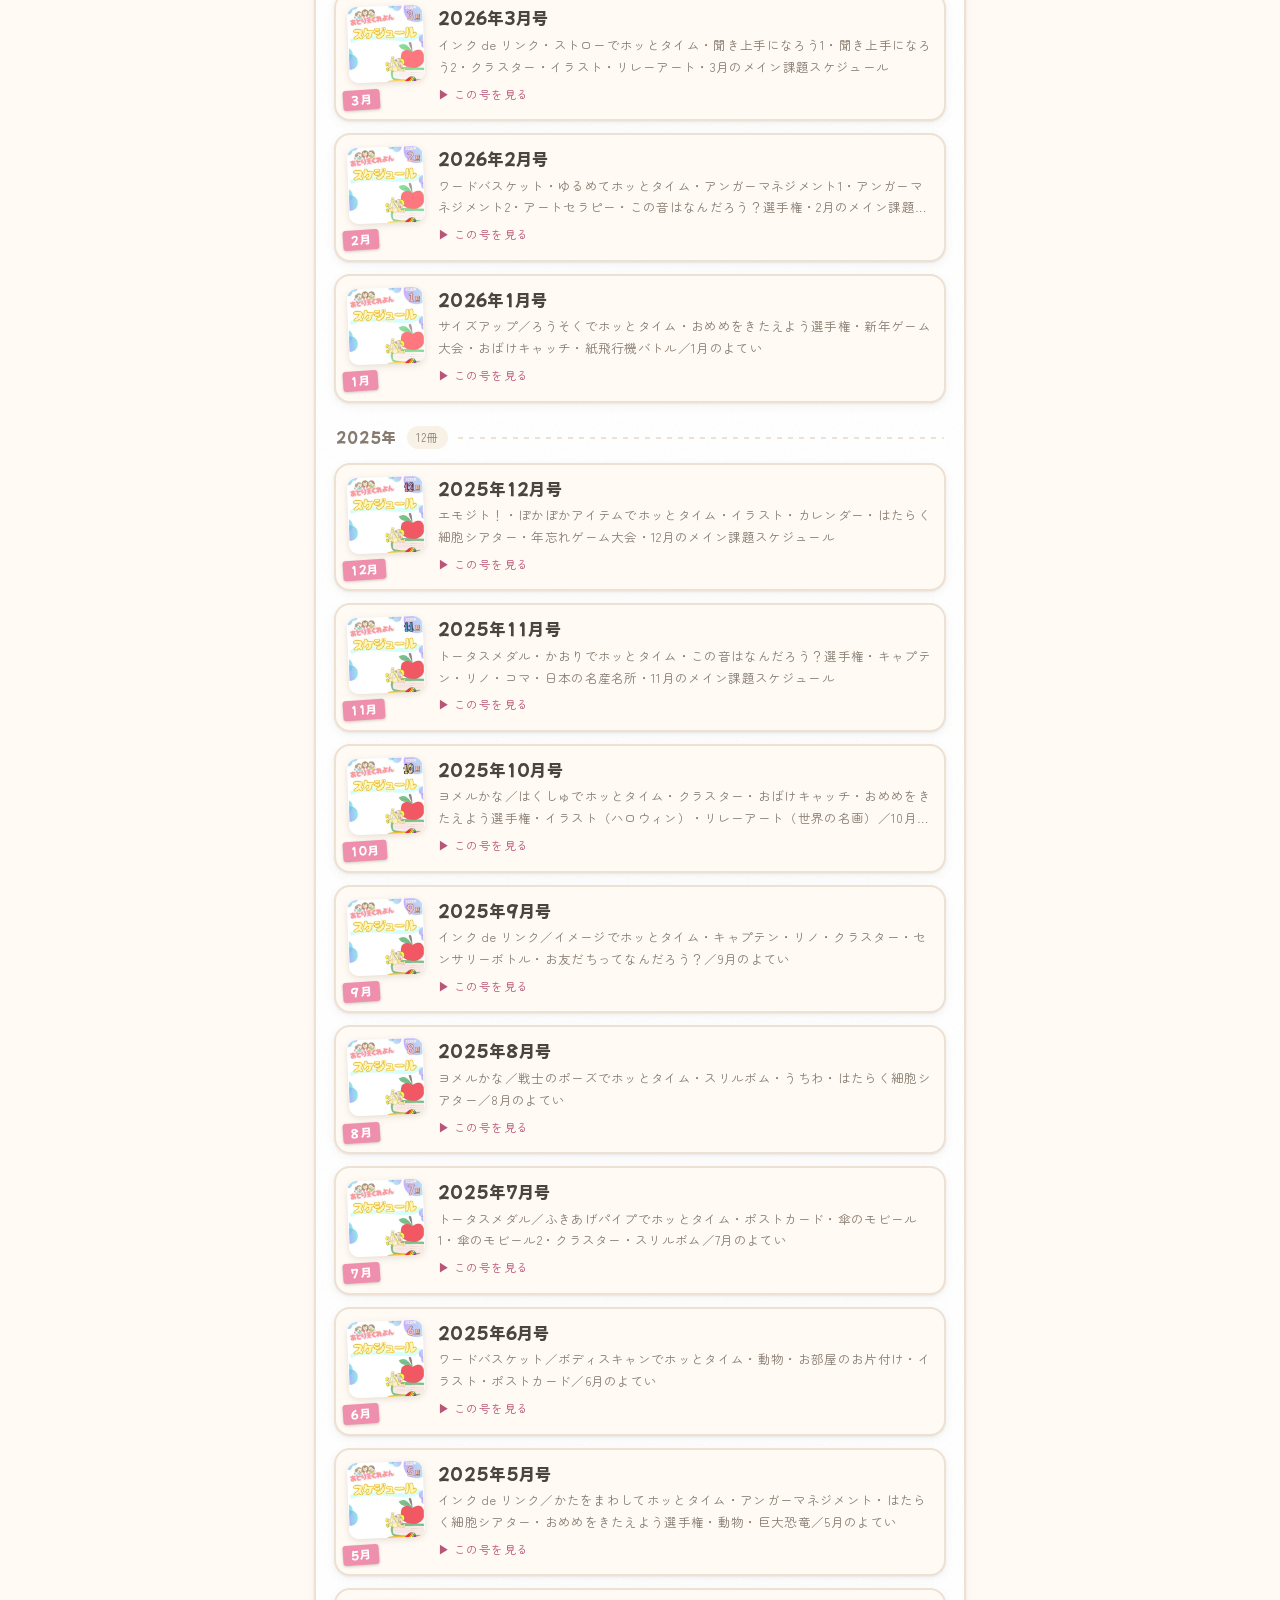
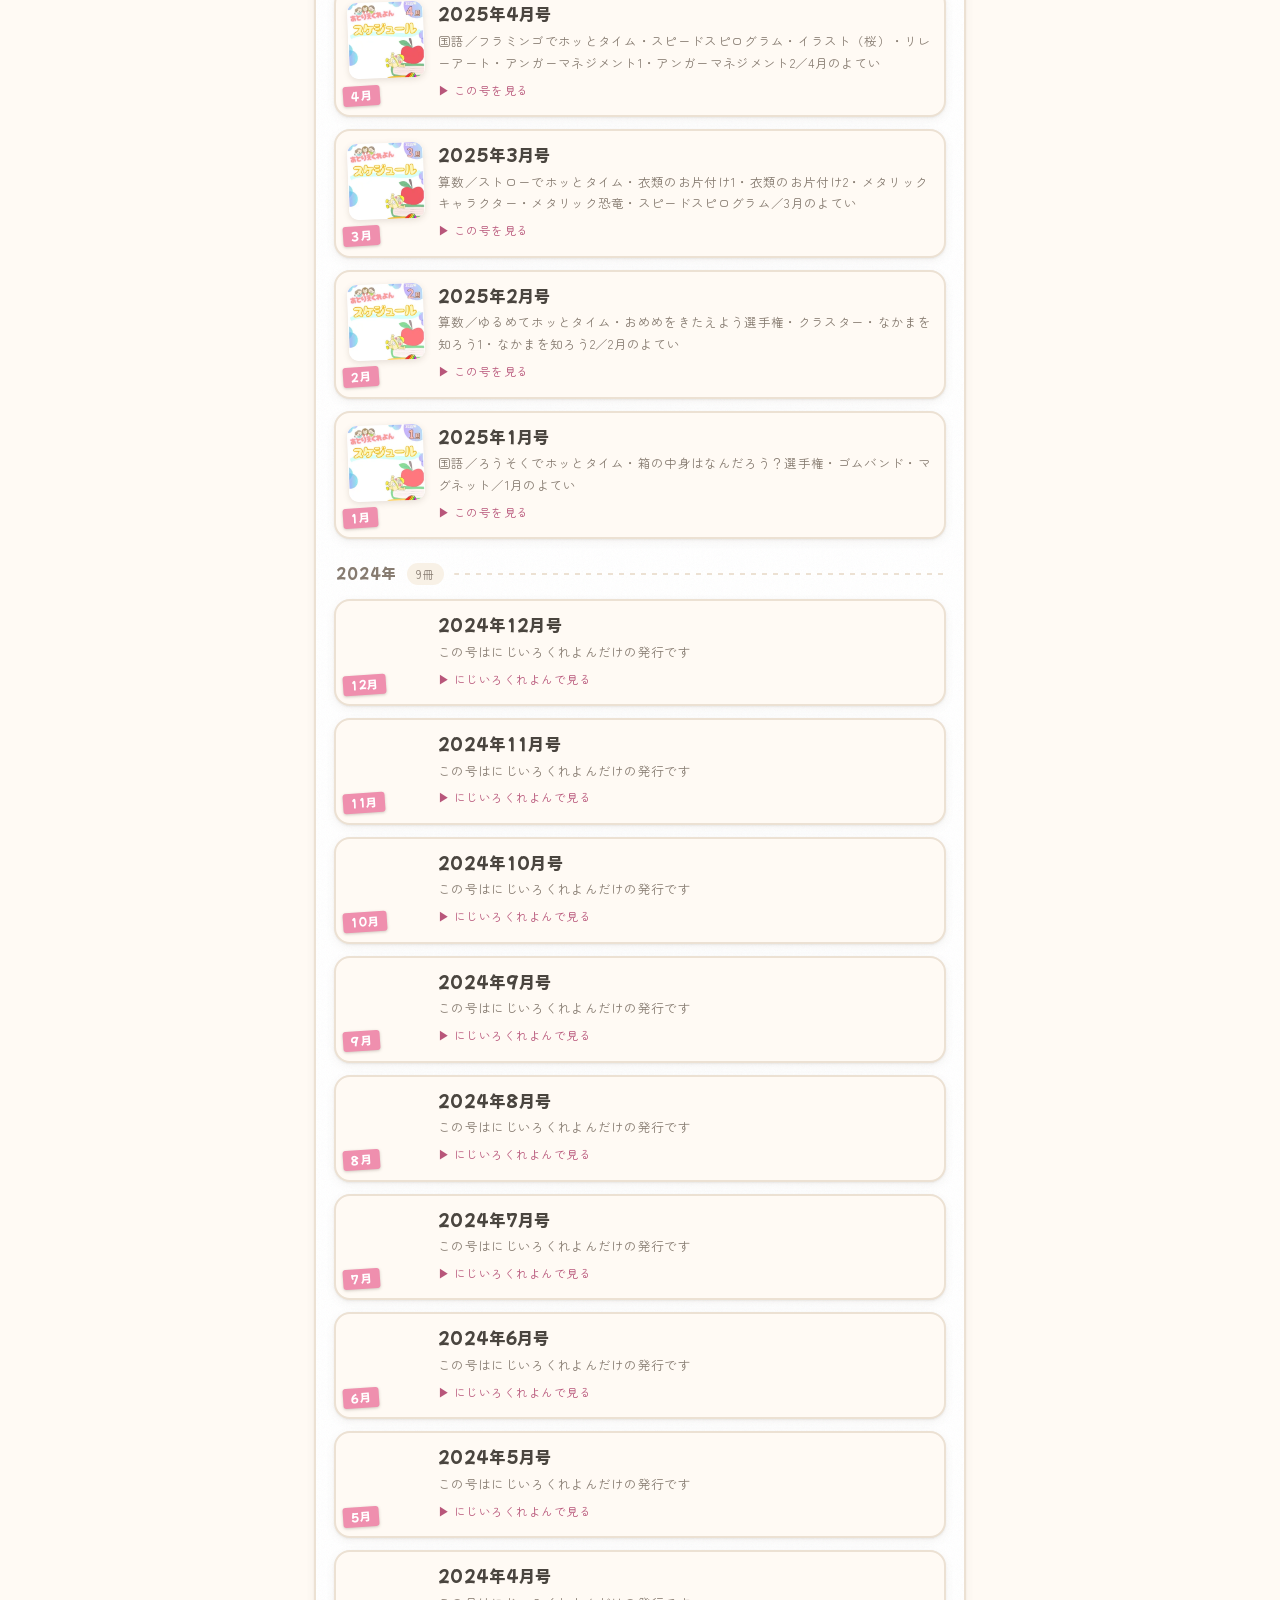
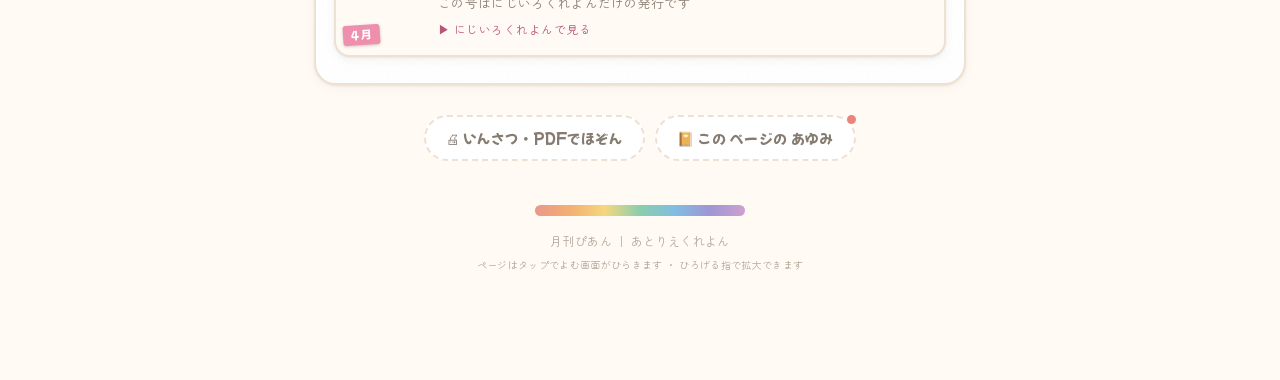
==== commit a040c0af: "feat: ポータルと同じイラストを favicon / ホーム画面アイコンに使う くれよんポータルのアプリ一覧で使っている「ぴあんちらし（利用者向け）」の イラストに差し替えた。  - assets" ====
--- a/index.html
+++ b/index.html
@@ -11,7 +11,8 @@
 <meta property="og:title" content="月刊ぴあん｜あとりえくれよん" />
 <meta property="og:description" content="今月の課題とスケジュール、これまでの号もまとめて見られます。" />
 <title>月刊ぴあん｜あとりえくれよん</title>
-<link rel="icon" href="data:image/svg+xml,<svg xmlns=%22http://www.w3.org/2000/svg%22 viewBox=%220 0 100 100%22><text y=%22.9em%22 font-size=%2290%22>🖍</text></svg>" />
+<link rel="icon" href="assets/favicon.ico" sizes="32x32" />
+<link rel="icon" type="image/png" href="assets/icon-512.png" sizes="512x512" />
 <link rel="manifest" href="manifest-atelier.webmanifest" />
 <link rel="apple-touch-icon" href="assets/apple-touch-icon.png" />
 <meta name="apple-mobile-web-app-title" content="ぴあん あとりえ" />
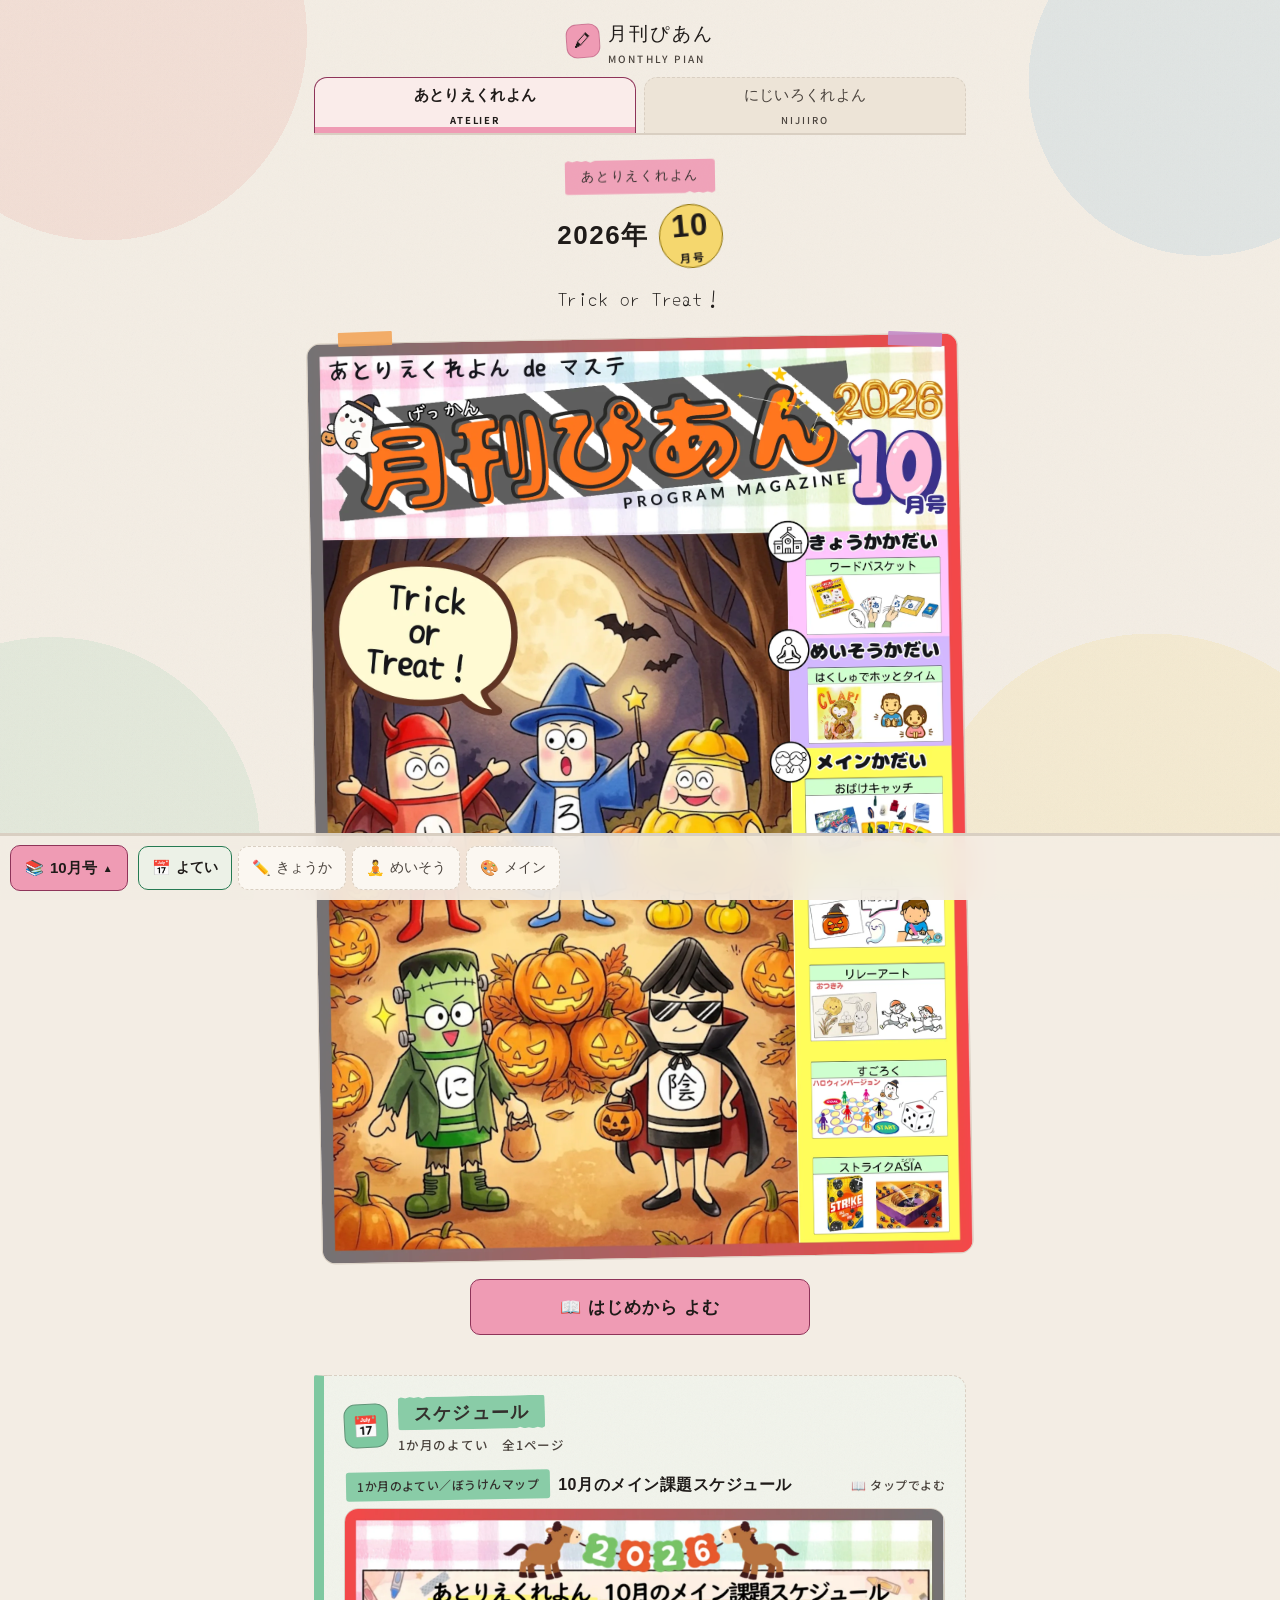
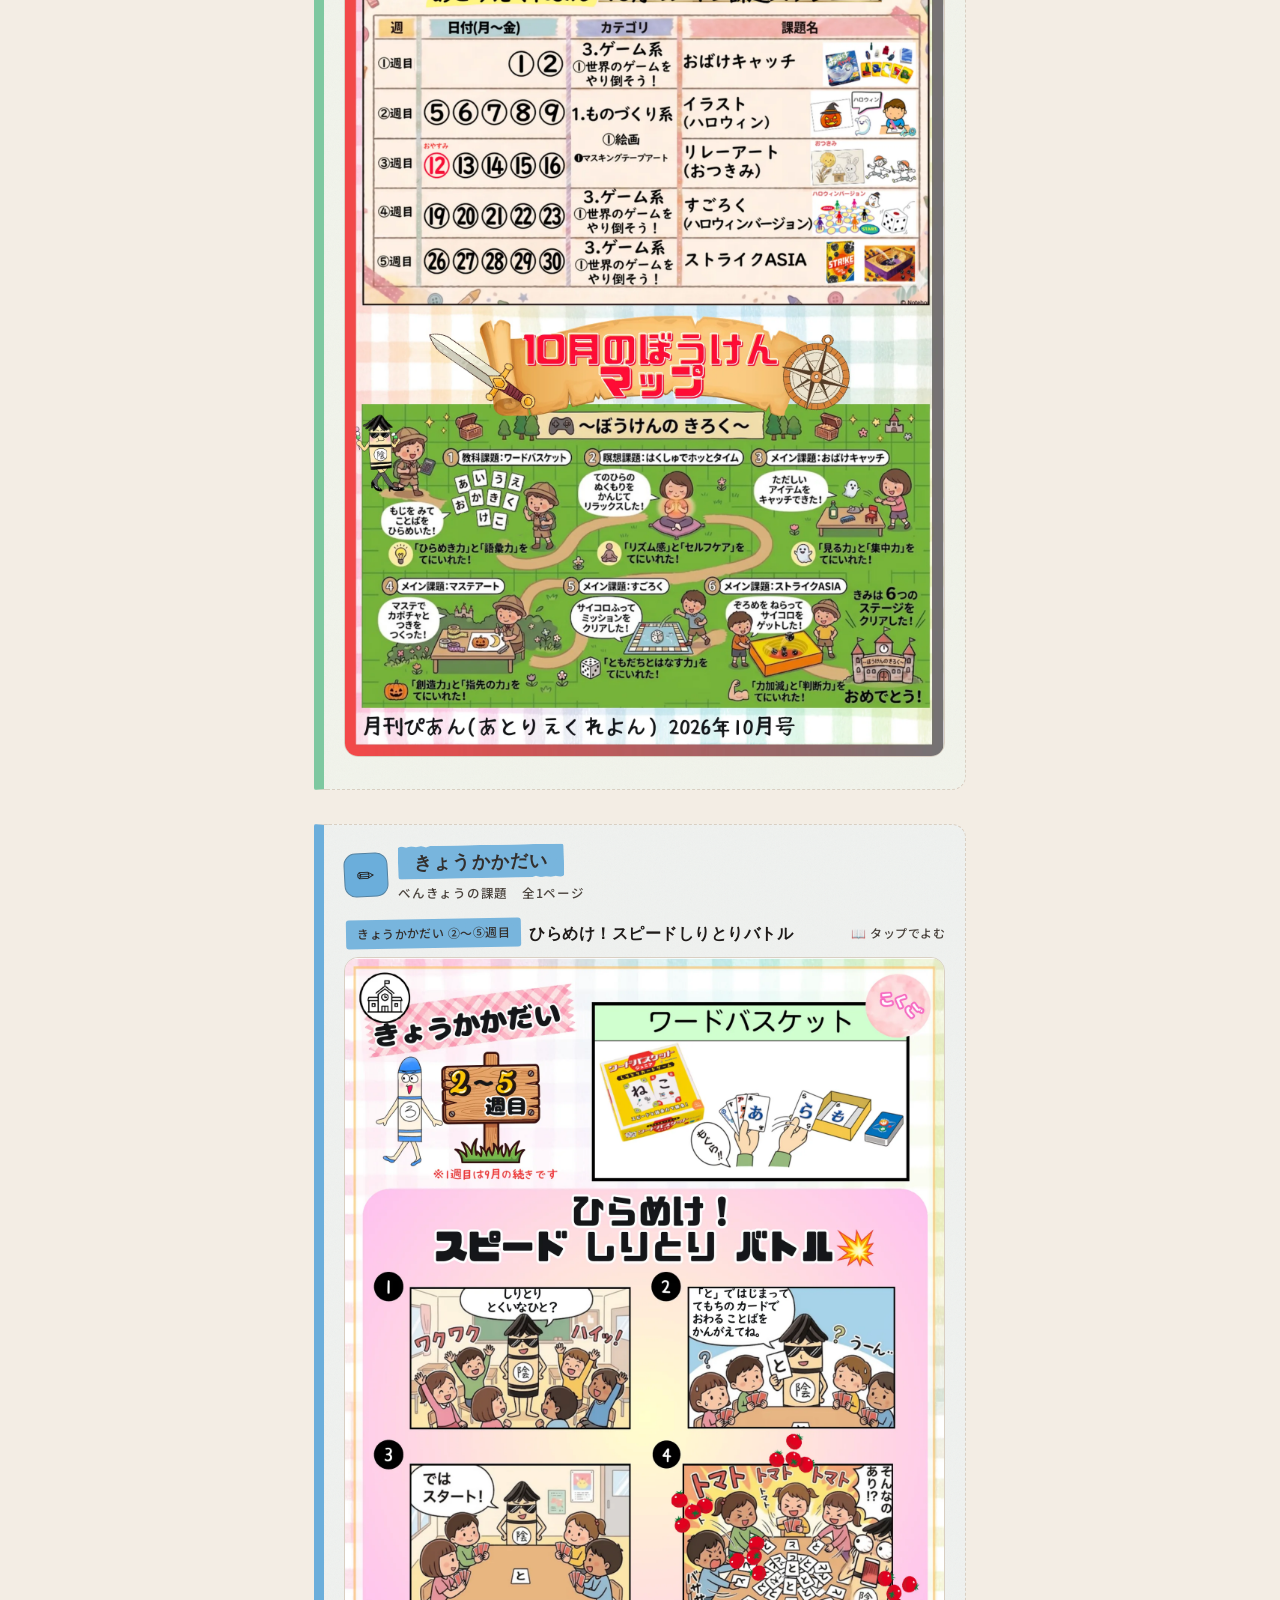
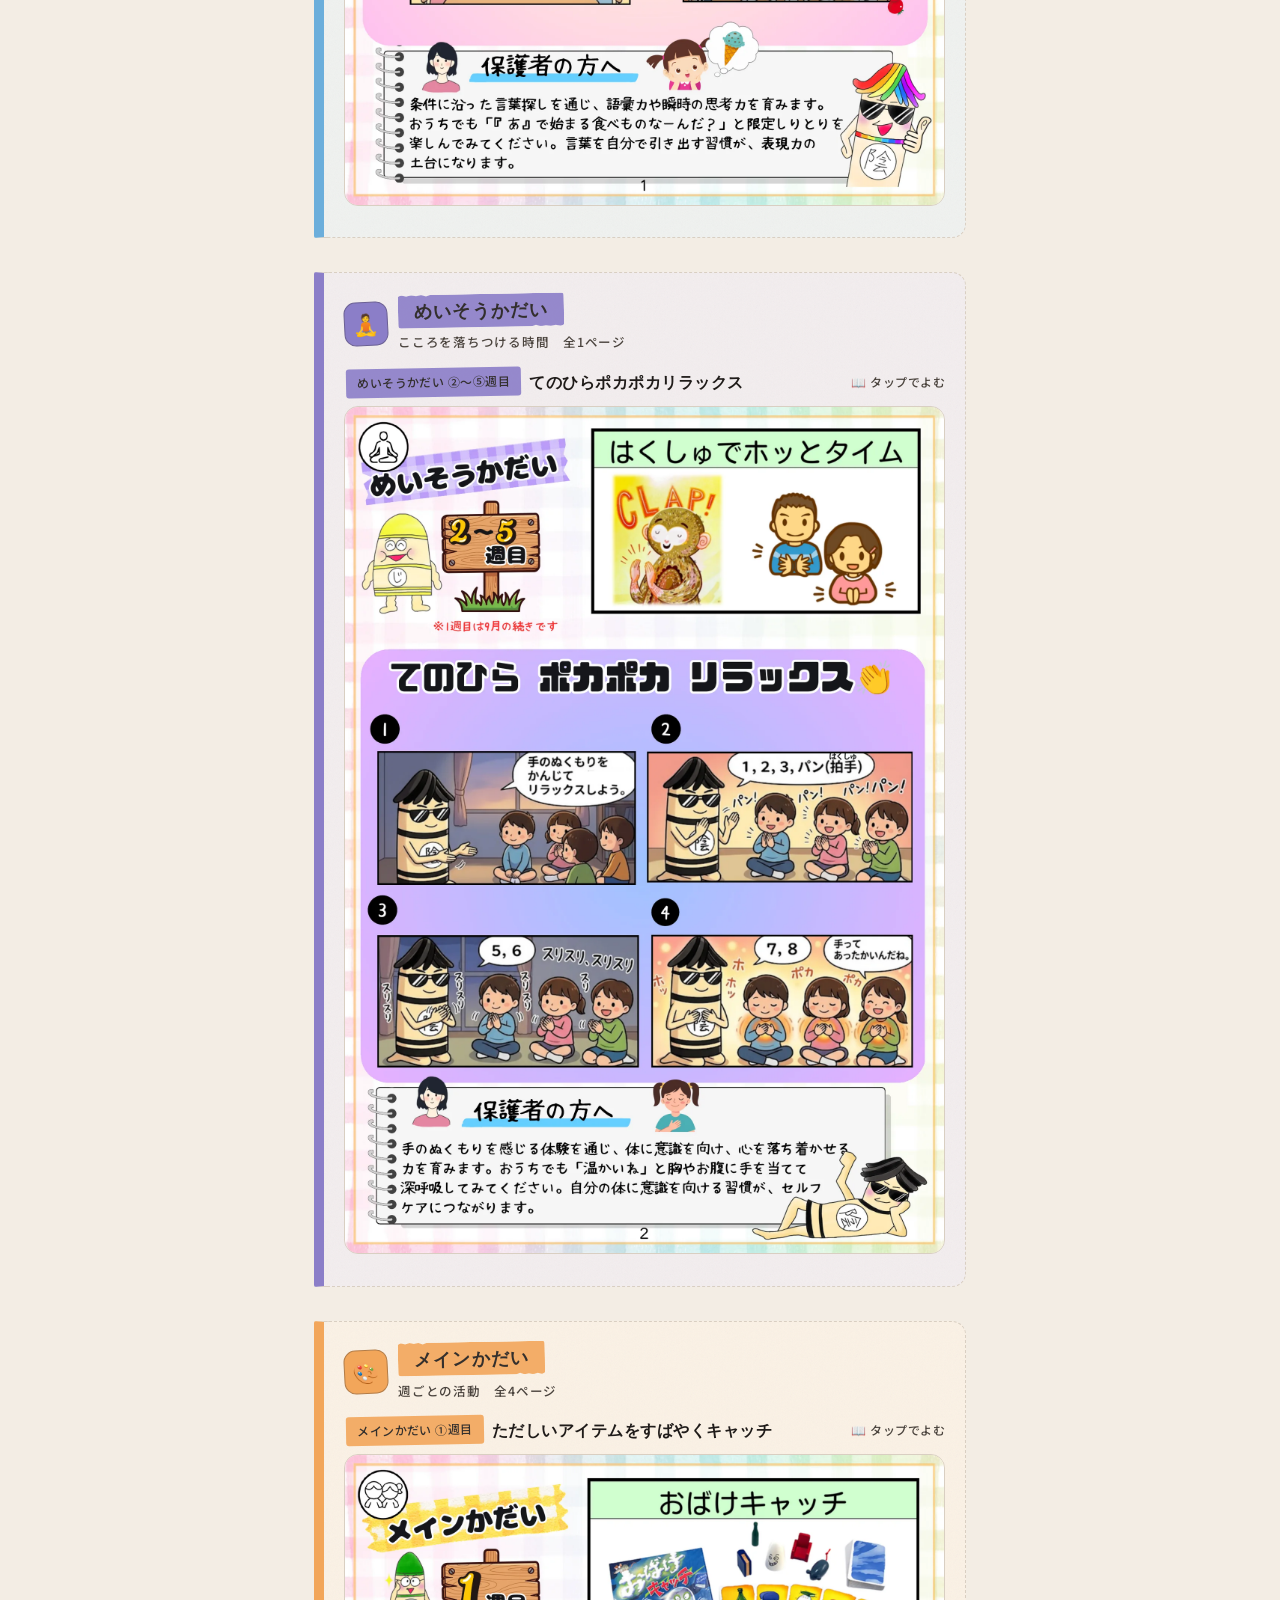
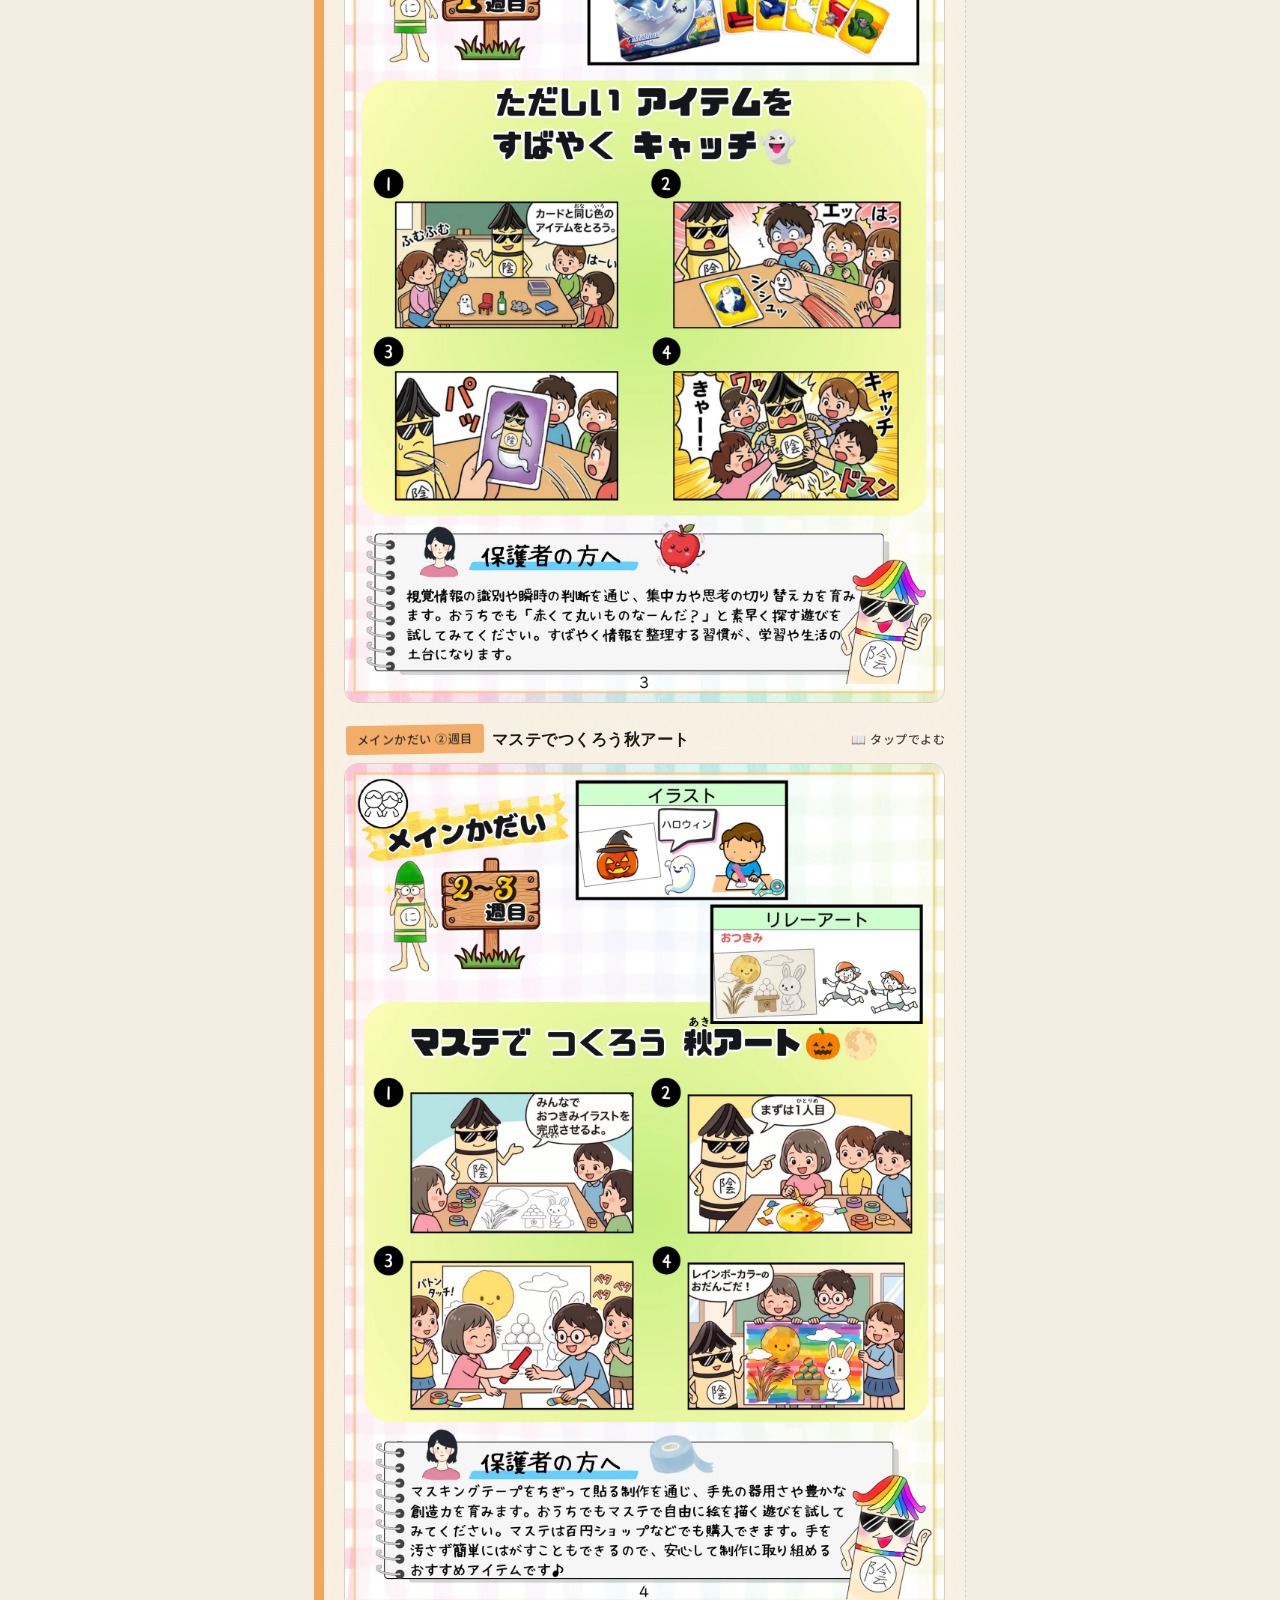
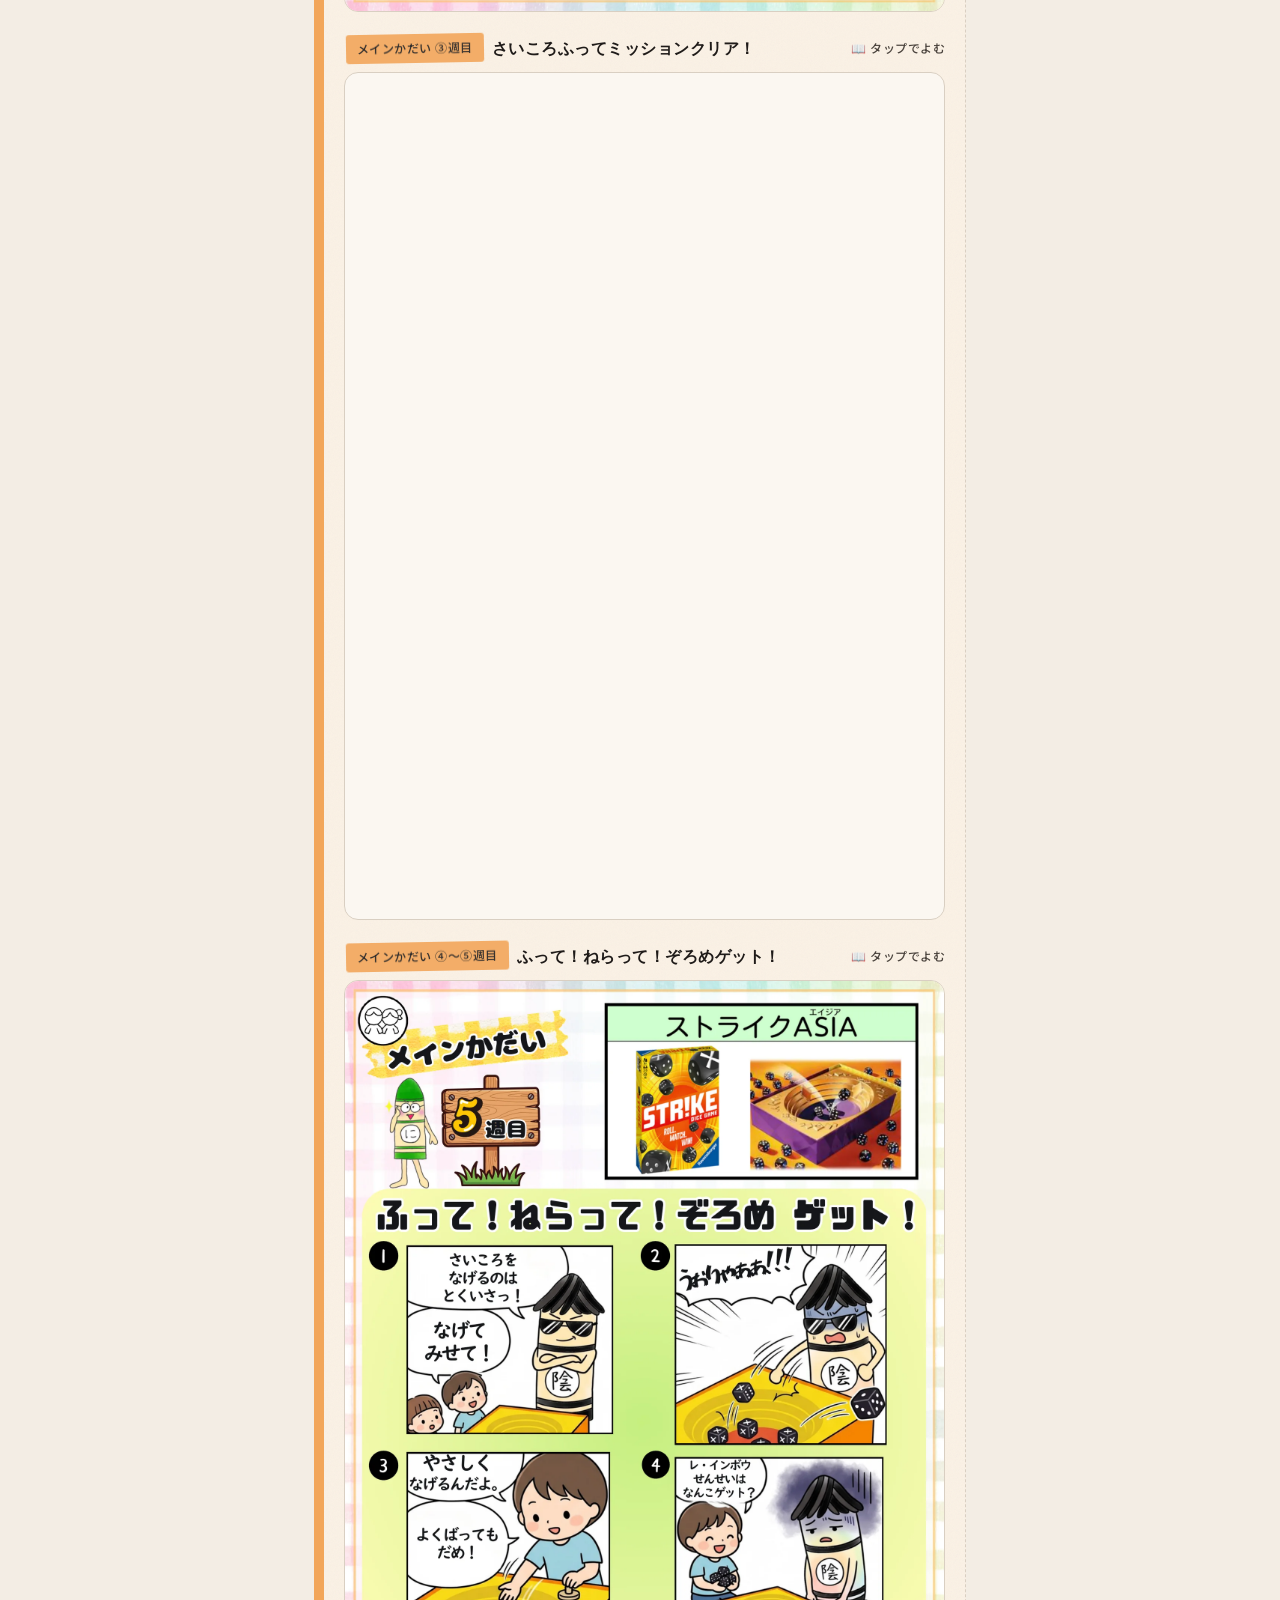
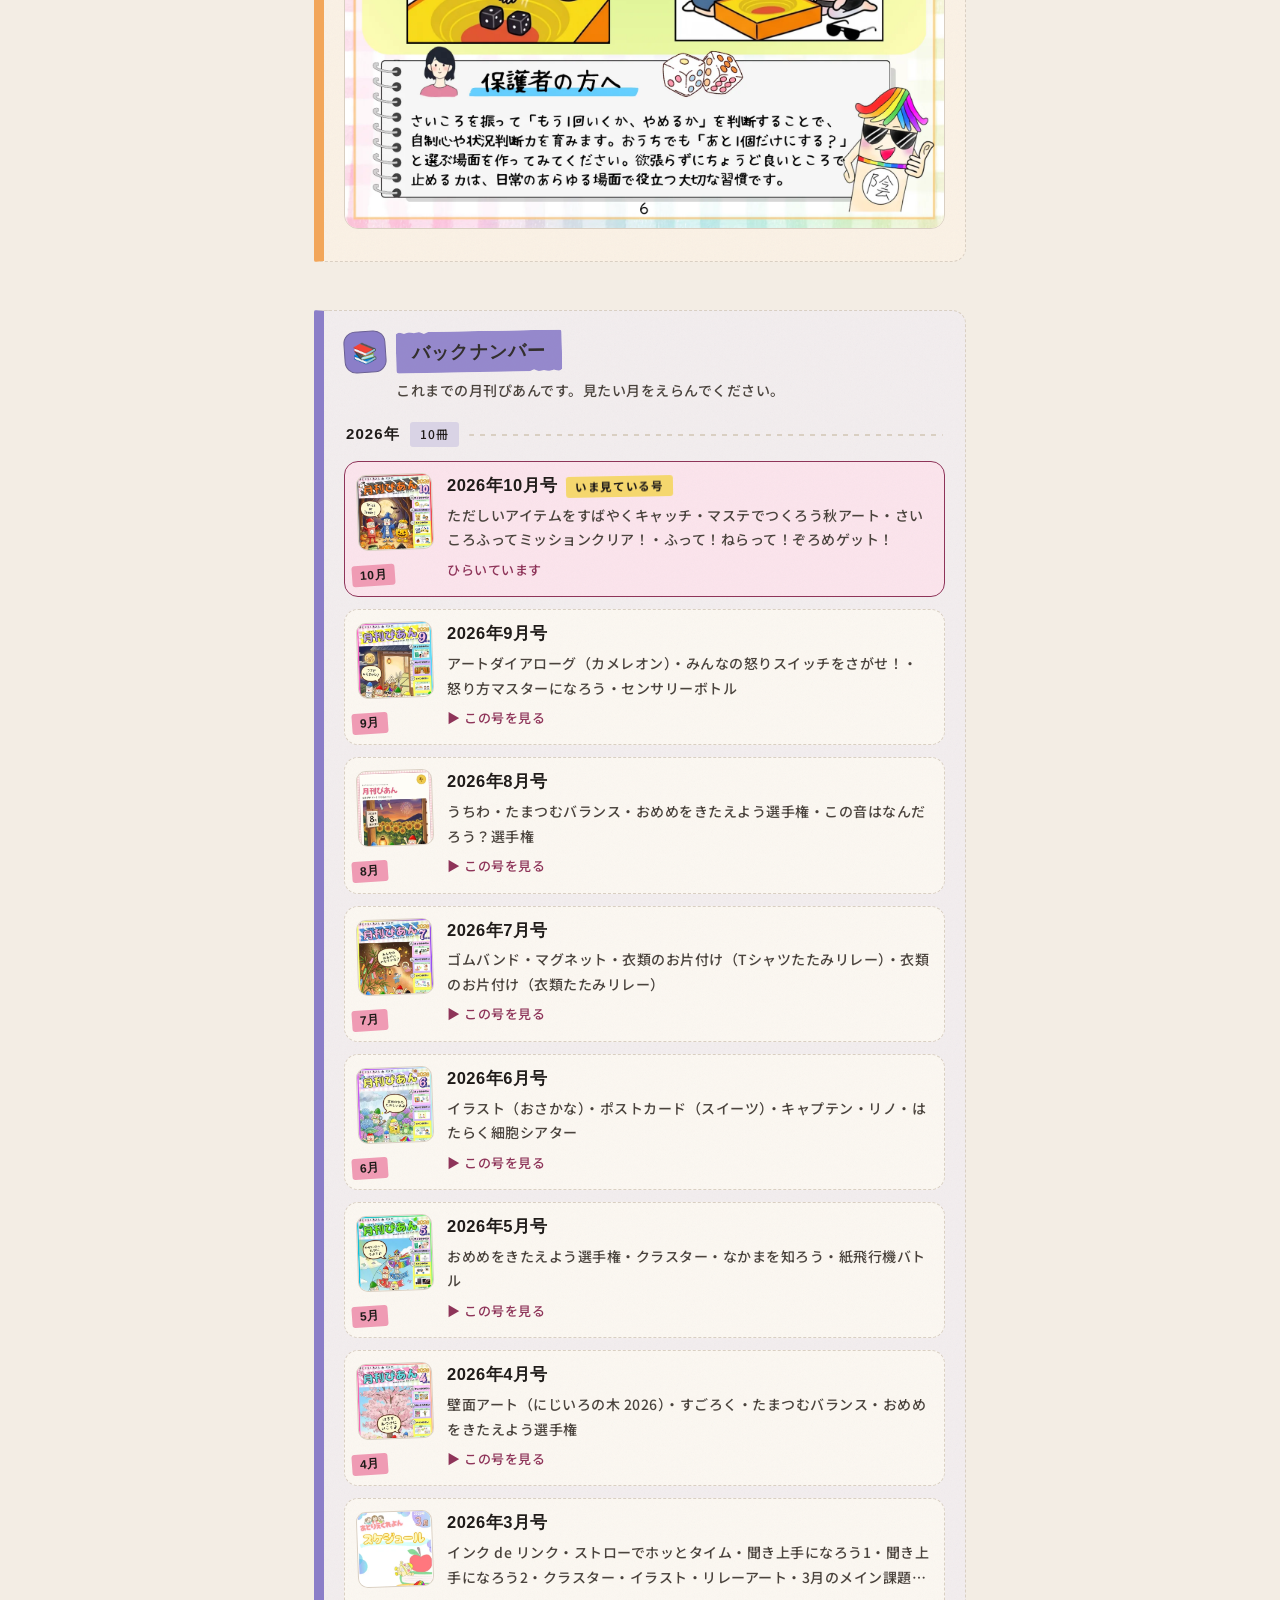
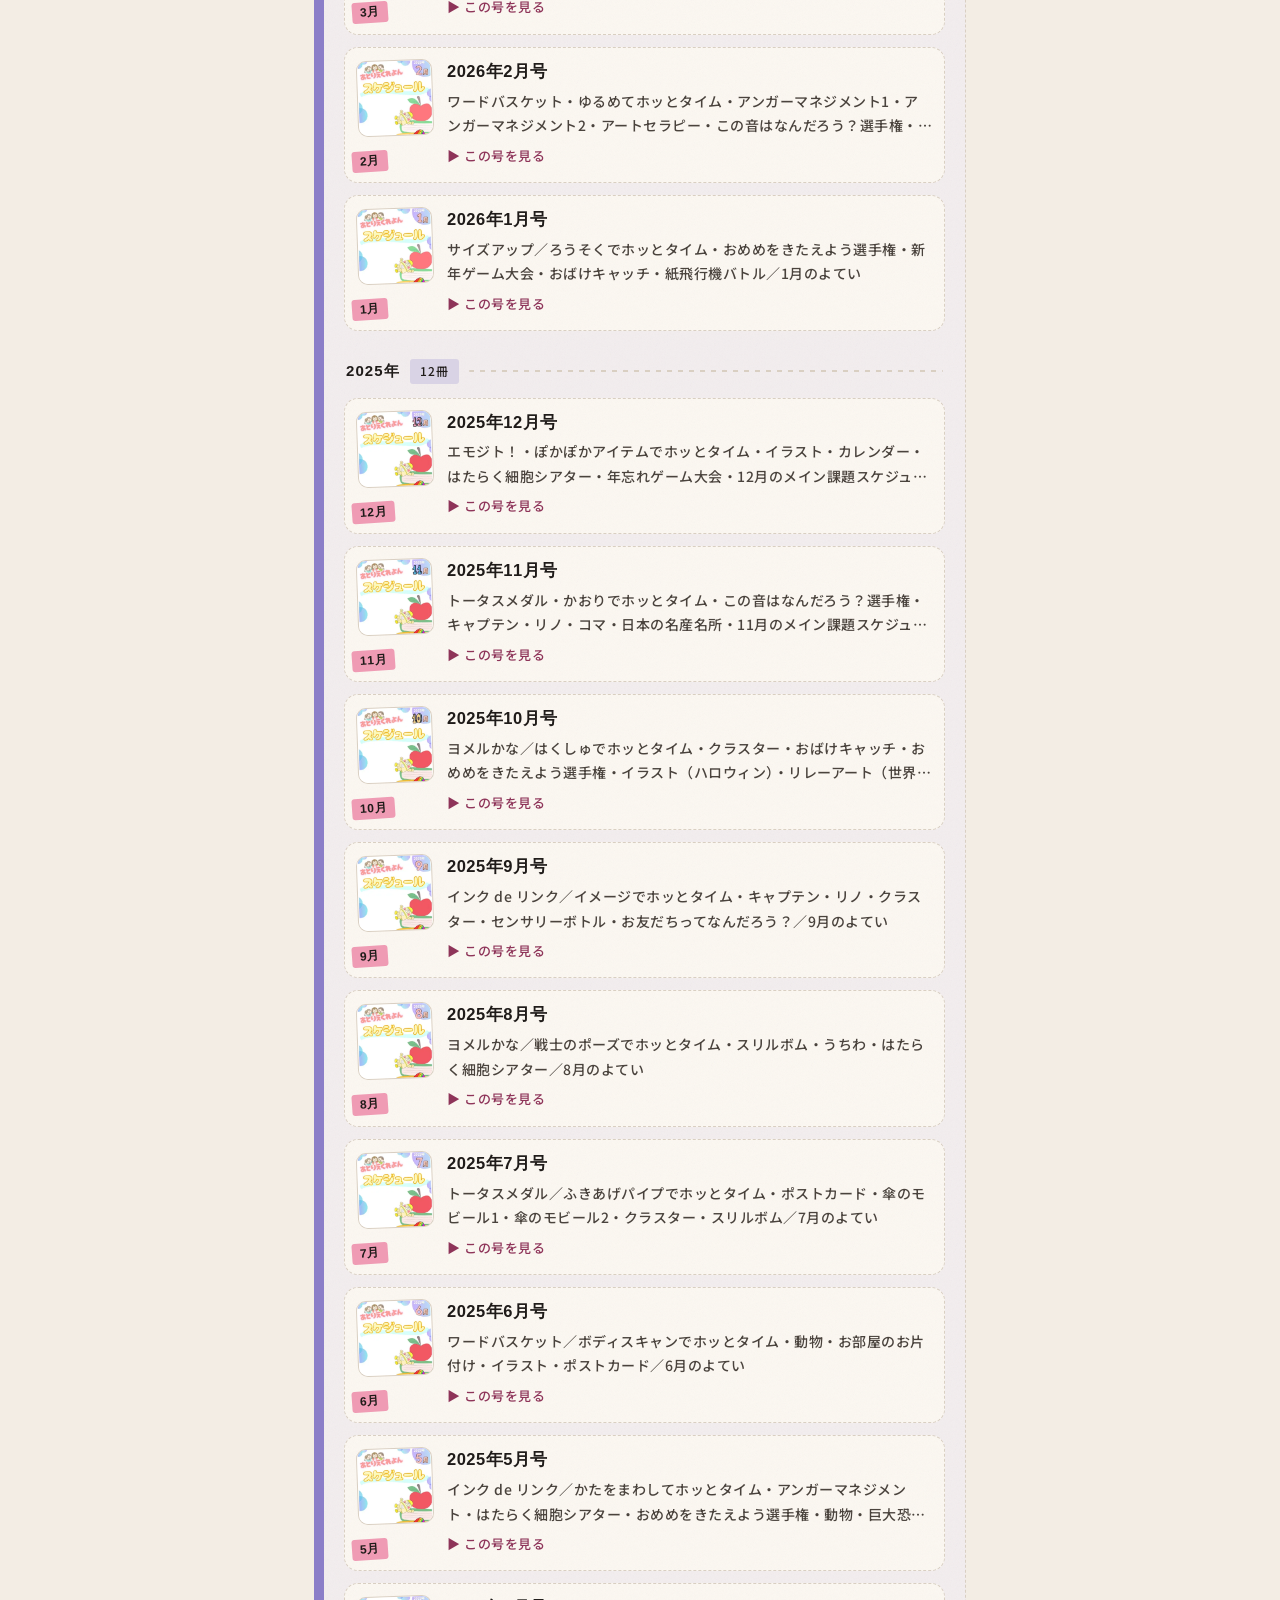
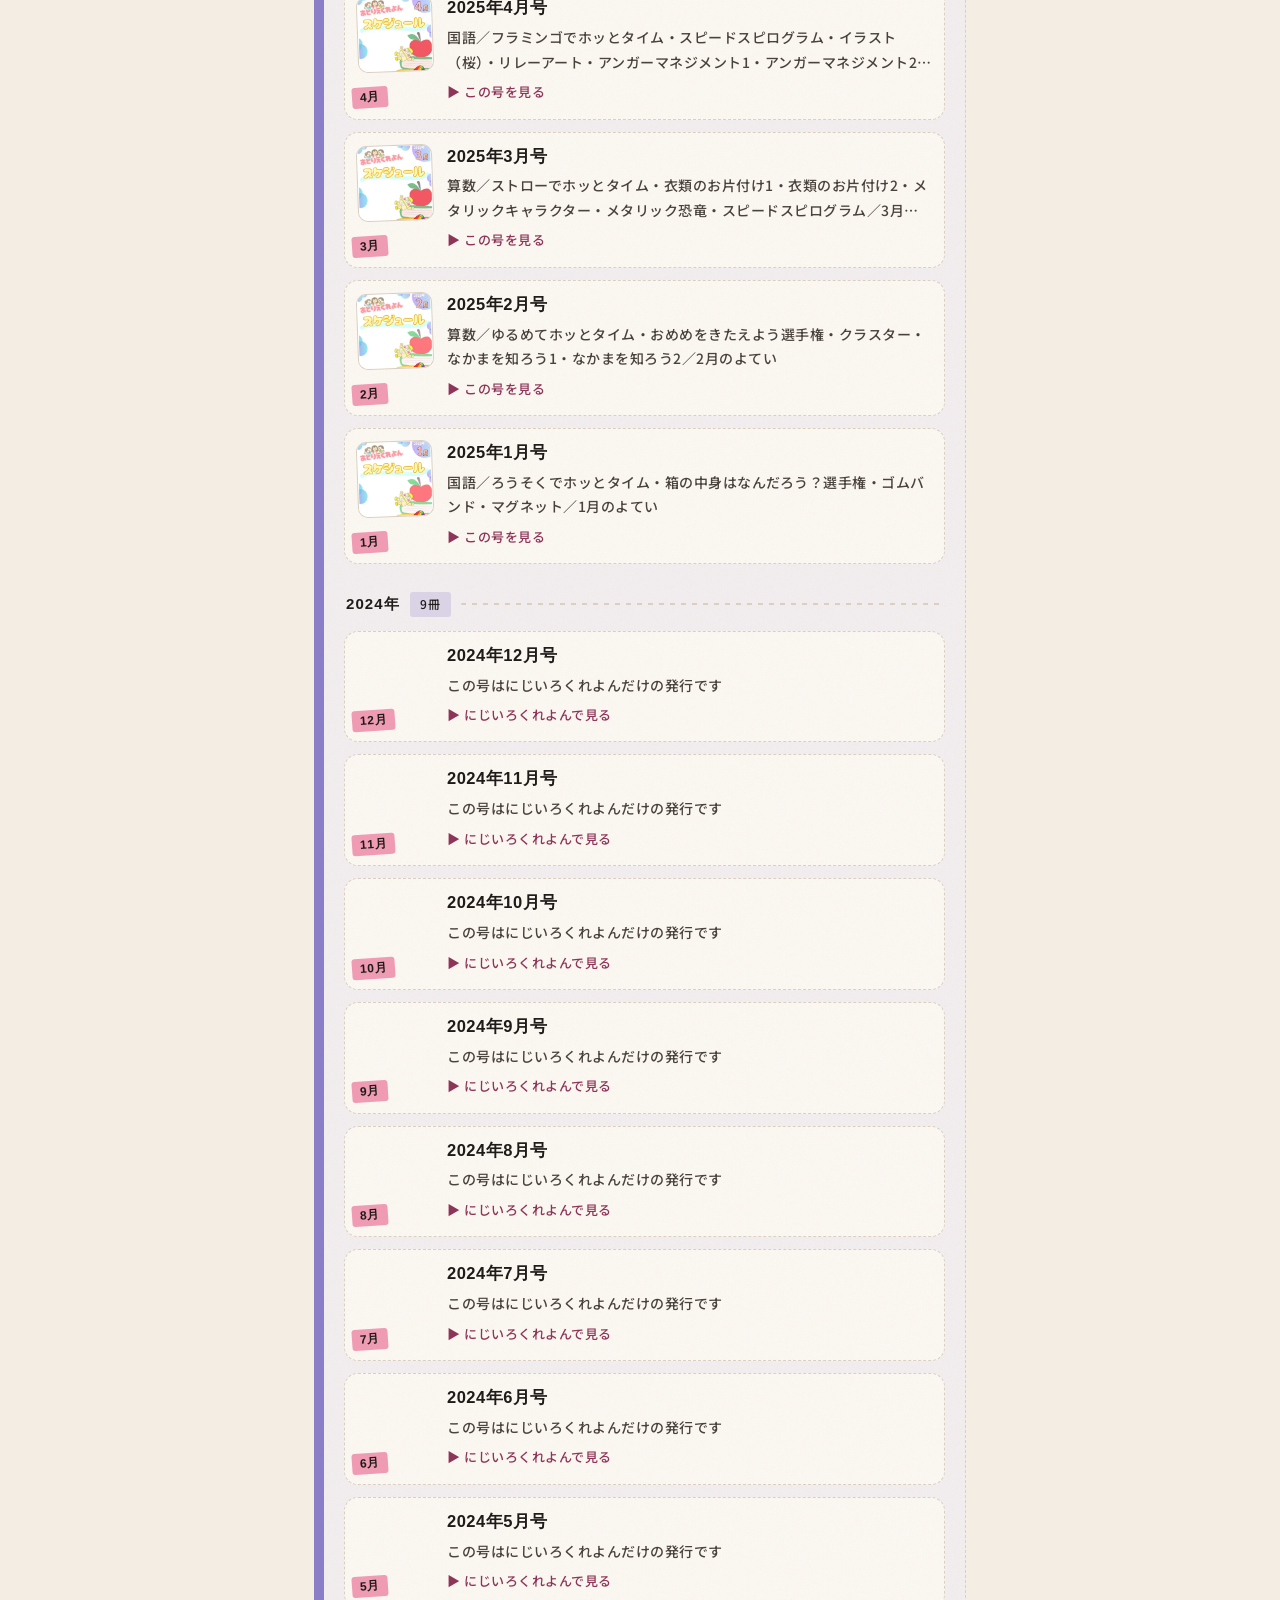
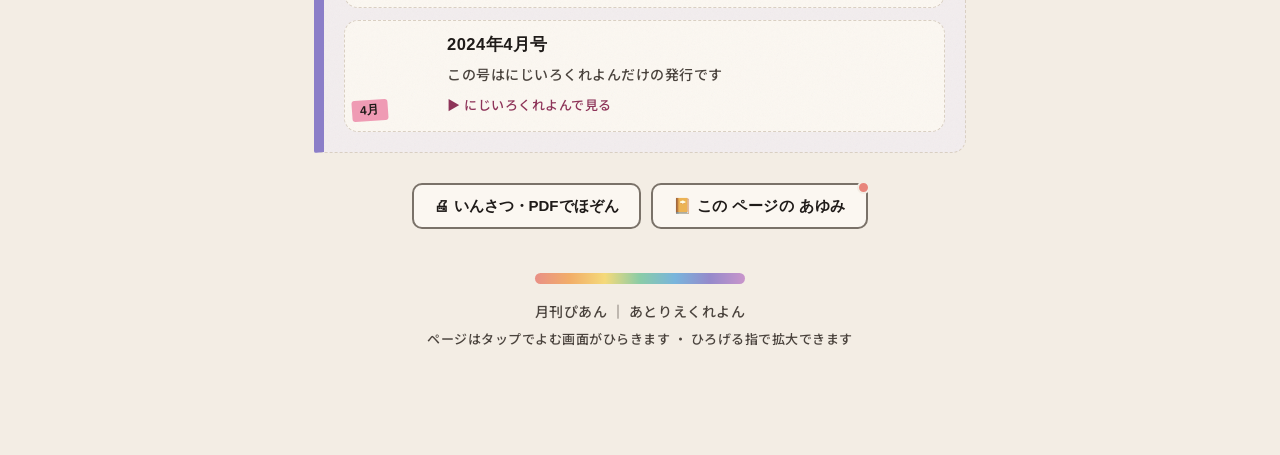
==== commit 4e4ee275: "デザインを「ちょいマステ」v2 に一新（公開ページ・日誌） nijiirocrayon-design の v2 に沿って、見た目のトークンと部品を全面的に 入れ替えた。class 名と assets/" ====
--- a/index.html
+++ b/index.html
@@ -3,7 +3,7 @@
 <head>
 <meta charset="UTF-8" />
 <meta name="viewport" content="width=device-width, initial-scale=1, viewport-fit=cover" />
-<meta name="theme-color" content="#fffaf4" />
+<meta name="theme-color" content="#F3EDE4" />
 <meta name="description" content="あとりえくれよんの月刊ぴあん。今月号とバックナンバーをスマホで見られます。" />
 <meta property="og:type" content="website" />
 <meta property="og:url" content="https://isoda-crayon.github.io/peern-monthly/index.html" />
@@ -20,7 +20,7 @@
 <meta name="apple-mobile-web-app-capable" content="yes" />
 <link rel="preconnect" href="https://fonts.googleapis.com" />
 <link rel="preconnect" href="https://fonts.gstatic.com" crossorigin />
-<link href="https://fonts.googleapis.com/css2?family=Mochiy+Pop+One&family=Zen+Maru+Gothic:wght@400;500;700&display=swap" rel="stylesheet" />
+<link href="https://fonts.googleapis.com/css2?family=Kosugi+Maru&family=Noto+Sans+JP:wght@500;700&family=Yomogi&display=swap" rel="stylesheet" />
 <link rel="stylesheet" href="assets/pian.css" />
 </head>
 <body data-brand="atelier">
--- a/assets/pian.css
+++ b/assets/pian.css
@@ -1,56 +1,98 @@
 @charset "UTF-8";
 /* 月刊ぴあん — 共通スタイル
-   クラフト紙にマスキングテープで貼ったスクラップブック、という見立て。
+   デザインシステム「ちょいマステ」v2（nijiirocrayon-design）に沿って組む。
+   方針は「読めること > 構造がわかること > 可愛いこと」。
+   ・区切りは 帯・点線枠・淡い塗り で示す。影は使わない
+   ・マステ色の上の文字は濃い茶（--on-maste）。白文字は置かない
+   ・本文は 17px / 行間1.9 / weight500 / ほぼ黒（--ink）
    スマホ（375〜430px）を第一に組む。操作は親指の届く画面下部（ドック）に集約し、
    「よむ」はフルスクリーンビューア（横スワイプ＋ピンチ拡大）で行う。 */
 
 :root{
-  /* 紙 */
-  --paper:#fffaf4;
-  --card:#ffffff;
-  --paper-warm:#f8f1e6;
-  --line:#ece1d3;
-  --ink:#4a453f;
-  --ink-2:#867b70;
-  --ink-3:#b3a89b;
-
-  /* マステ7色（1色＝1つの意味に固定する） */
-  --m-red:#e8857b;
-  --m-orange:#f0a259;
-  --m-yellow:#f4d06a;
-  --m-green:#76c69f;
-  --m-blue:#6bb2dd;
-  --m-indigo:#8e84cf;
-  --m-violet:#c78fc8;
-
-  /* ページ種別ごとの色 */
+  /* ── マステ7色（1色＝1つの意味に固定する。帯・テープ・ボタン・札の下地） ── */
+  --m-red:#E8857B;      /* あか   ── 注意・重要 */
+  --m-orange:#F2A65A;   /* だいだい ── お知らせ・ヒント／メインかだい */
+  --m-yellow:#F5D76E;   /* きいろ ── ハイライト・いまここ */
+  --m-green:#7EC8A0;    /* みどり ── 完了・OK／スケジュール */
+  --m-blue:#6BAEDB;     /* あお   ── 情報・主アクション／きょうかかだい */
+  --m-indigo:#8B7EC8;   /* あいいろ ── カテゴリ・分類／めいそうかだい */
+  --m-violet:#C48BC8;   /* むらさき ── 特別・ごほうび／表紙 */
+
+  /* ── 7色の「文字用」濃色（色つきの文字・アイコン・リンクはこちら） ── */
+  --m-red-ink:#B8402F;
+  --m-orange-ink:#C9731C;
+  --m-yellow-ink:#8A6D00;
+  --m-green-ink:#257A52;
+  --m-blue-ink:#2A72A8;
+  --m-indigo-ink:#5F52A8;
+  --m-violet-ink:#9A55A0;
+
+  /* ── 淡い塗り（ゾーン・札・お知らせの下地は color-mix で作る） ── */
+  --tint-zone:8%;
+  --tint-category:12%;
+  --tint-notice:18%;
+
+  /* ── 紙 ── */
+  --paper:#F3EDE4;       /* ページ地：クラフト紙 */
+  --card:#FBF7F1;        /* カード・ゾーン：画用紙（純白にはしない） */
+  --paper-warm:#EDE4D7;
+  --line:#D9CFC2;        /* 点線枠・区切り線 */
+
+  /* ── 文字（濃く） ── */
+  --ink:#1F1B19;         /* 本文・見出し：ほぼ黒の茶 */
+  --ink-2:#4A433D;       /* 補足・ページ番号 */
+  --ink-3:#7A7269;       /* 下書き線・プレースホルダ（本文には使わない） */
+  --on-maste:#1F1B19;    /* マステ色の上に載せる文字 */
+
+  /* ── ページ種別ごとの色（1色＝1意味） ── */
   --c-cover:var(--m-violet);
   --c-schedule:var(--m-green);
   --c-subject:var(--m-blue);
   --c-meditation:var(--m-indigo);
   --c-main:var(--m-orange);
-  --c-other:#d8ae3c;   /* 旧フォーマット（1枚に複数課題）の号 */
-
-  --radius:16px;
+  --c-other:#D8AE3C;   /* 旧フォーマット（1枚に複数課題）の号。7色とは別の意味なので別色 */
+
+  --c-cover-ink:var(--m-violet-ink);
+  --c-schedule-ink:var(--m-green-ink);
+  --c-subject-ink:var(--m-blue-ink);
+  --c-meditation-ink:var(--m-indigo-ink);
+  --c-main-ink:var(--m-orange-ink);
+  --c-other-ink:#7A5E0C;
+
+  /* ── 形・手づくり感 ── */
+  --radius:14px;             /* カード */
+  --radius-btn:10px;
+  --radius-label:3px;
+  --zone-border-width:10px;  /* ゾーン左の色帯 */
+  --card-border:1.5px dashed var(--line);
+  --rotate-label:-1deg;
+  --rotate-tape:-2deg;
+  --tape-opacity:.9;
   --dock-h:62px;
-  --shadow-s:0 1px 2px rgba(120,105,90,.10), 0 3px 10px rgba(120,105,90,.07);
-  --shadow-m:0 2px 4px rgba(120,105,90,.10), 0 10px 24px rgba(120,105,90,.10);
-
-  --font-head:"Mochiy Pop One","Zen Maru Gothic","Hiragino Maru Gothic ProN",sans-serif;
-  --font-body:"Zen Maru Gothic","Hiragino Maru Gothic ProN","BIZ UDPGothic",sans-serif;
-
-  /* 紙の粒子感 */
-  --grain:url("data:image/svg+xml,%3Csvg xmlns='http://www.w3.org/2000/svg' width='120' height='120'%3E%3Cfilter id='n'%3E%3CfeTurbulence baseFrequency='.8' numOctaves='3' stitchTiles='stitch'/%3E%3C/filter%3E%3Crect width='120' height='120' filter='url(%23n)' opacity='.035'/%3E%3C/svg%3E");
-}
-
-/* 事業所ごとのテーマ色 */
+
+  /* ── 文字設定 ── */
+  --font-head:"Kosugi Maru","Zen Maru Gothic","Hiragino Maru Gothic ProN",sans-serif;
+  --font-body:"Noto Sans JP","BIZ UDPGothic","Hiragino Sans",system-ui,sans-serif;
+  --font-accent:"Yomogi","Zen Maru Gothic",cursive;   /* 1画面1〜2箇所だけ */
+  --text-base:17px;
+  --font-weight-body:500;
+  --line-height:1.9;
+  --letter-spacing:.03em;
+
+  /* ── 紙の粒子感 ── */
+  --grain:url("data:image/svg+xml,%3Csvg width='100' height='100' xmlns='http://www.w3.org/2000/svg'%3E%3Cfilter id='n'%3E%3CfeTurbulence baseFrequency='0.65' numOctaves='3' stitchTiles='stitch'/%3E%3C/filter%3E%3Crect width='100' height='100' filter='url(%23n)' opacity='0.03'/%3E%3C/svg%3E");
+
+  /* ── マステの端のギザギザ（札にだけ使う。貼り過ぎないこと） ── */
+  --label-clip:polygon(0% 5%,2% 0%,5% 4%,8% 0%,11% 3%,14% 0%,17% 5%,20% 0%,100% 0%,100% 95%,98% 100%,95% 96%,92% 100%,89% 97%,86% 100%,83% 95%,80% 100%,0% 100%);
+}
+
+/* 事業所ごとのテーマ色。--brand はパステル（下地）、--brand-ink は文字用の濃色。
+   パステルの上には必ず --on-maste を載せるので、--brand-ink は文字・枠線にだけ使う。 */
 body[data-brand="atelier"]{
-  --brand:#ef8fae; --brand-d:#b8567a; --brand-soft:#ffe7ef;
-  --brand-grad:linear-gradient(100deg,#ffd9e6,#ffe9d6);
+  --brand:#EF9BB4; --brand-ink:#8E3459; --brand-soft:#FBE4EC;
 }
 body[data-brand="nijiiro"]{
-  --brand:#9c8ddb; --brand-d:#65559f; --brand-soft:#eae5fb;
-  --brand-grad:linear-gradient(100deg,#ffe1ec,#fff4d6,#e2f7ee,#dcefff,#e8e3fb);
+  --brand:#A99BE0; --brand-ink:#4C3E83; --brand-soft:#EAE5FB;
 }
 
 *,*::before,*::after{box-sizing:border-box;}
@@ -68,14 +110,16 @@
   margin:0;
   color:var(--ink);
   font-family:var(--font-body);
-  font-size:16px;
-  line-height:1.85;
-  letter-spacing:.02em;
+  font-size:var(--text-base);
+  font-weight:var(--font-weight-body);
+  line-height:var(--line-height);
+  letter-spacing:var(--letter-spacing);
+  /* 下地はクラフト紙。四隅の淡い色は「紙に置いた色紙」くらいの主張に抑える */
   background:
-    radial-gradient(circle at 8% 4%, #ffe9f1 0 14%, transparent 14%),
-    radial-gradient(circle at 94% 9%, #def0ff 0 12%, transparent 12%),
-    radial-gradient(circle at 90% 96%, #fff2d6 0 16%, transparent 16%),
-    radial-gradient(circle at 4% 94%, #e2f7ee 0 14%, transparent 14%),
+    radial-gradient(circle at 8% 4%, color-mix(in srgb, var(--m-red) 14%, transparent) 0 14%, transparent 14%),
+    radial-gradient(circle at 94% 9%, color-mix(in srgb, var(--m-blue) 14%, transparent) 0 12%, transparent 12%),
+    radial-gradient(circle at 90% 96%, color-mix(in srgb, var(--m-yellow) 16%, transparent) 0 16%, transparent 16%),
+    radial-gradient(circle at 4% 94%, color-mix(in srgb, var(--m-green) 14%, transparent) 0 14%, transparent 14%),
     var(--paper);
   background-attachment:fixed;
   overflow-x:hidden;
@@ -92,17 +136,18 @@
 }
 
 img{max-width:100%;}
-a{color:var(--brand-d);}
+a{color:var(--brand-ink);}
 
 :focus-visible{
-  outline:3px solid var(--m-blue);
+  outline:3px solid var(--m-blue-ink);
   outline-offset:2px;
-  border-radius:6px;
+  border-radius:4px;
 }
 
 .skip{
   position:absolute; left:-9999px; top:0;
-  background:var(--card); padding:12px 18px; border-radius:0 0 12px 0;
+  background:var(--card); color:var(--ink);
+  padding:12px 18px; border-radius:0 0 12px 0;
   z-index:100; font-family:var(--font-head);
 }
 .skip:focus{left:0;}
@@ -123,8 +168,8 @@
 
 /* ══════════ 読みすすみバー（上端） ══════════ */
 .progress{
-  position:fixed; top:0; left:0; right:0; height:3px; z-index:70;
-  background:linear-gradient(90deg,var(--brand),var(--m-yellow));
+  position:fixed; top:0; left:0; right:0; height:4px; z-index:70;
+  background:var(--m-yellow);
   transform-origin:0 0; transform:scaleX(0);
   pointer-events:none;
 }
@@ -140,168 +185,194 @@
 .logo .mark{
   display:inline-grid; place-items:center;
   width:34px; height:34px; border-radius:11px;
-  background:var(--brand-grad);
-  box-shadow:var(--shadow-s);
+  background:var(--brand); color:var(--on-maste);
+  border:1.5px solid color-mix(in srgb, var(--brand-ink) 35%, transparent);
   font-size:17px; transform:rotate(-4deg);
 }
 .logo small{
   display:block; font-family:var(--font-body); font-size:10px;
-  letter-spacing:.22em; color:var(--ink-3); line-height:1.2; margin-top:1px;
-}
-
-/* 事業所タブ */
+  letter-spacing:.22em; color:var(--ink-2); line-height:1.2; margin-top:1px;
+}
+
+/* 事業所タブ。いまいる側を「色帯＋濃い文字＋画用紙の下地」の3要素で示す */
 .brands{display:flex; gap:8px; border-bottom:2px solid var(--line);}
 .brands a{
   flex:1; min-height:56px;
   display:flex; flex-direction:column; align-items:center; justify-content:center;
   text-decoration:none; text-align:center;
   font-family:var(--font-head); font-size:14.5px; letter-spacing:.02em;
-  color:#a89d92; background:#f2ebe1;
-  border:2px solid var(--line); border-bottom:none;
-  border-radius:15px 15px 0 0;
+  color:var(--ink-2); background:var(--paper-warm);
+  border:1.5px dashed var(--line); border-bottom:none;
+  border-radius:13px 13px 0 0;
   transition:background .2s ease-out, color .2s ease-out;
 }
 .brands a small{
   font-family:var(--font-body); font-size:9.5px; letter-spacing:.2em;
-  margin-top:1px; opacity:.8;
+  margin-top:1px;
 }
 .brands a[aria-current="page"]{
-  color:var(--brand-d); background:var(--card);
-  border-color:var(--brand);
-  box-shadow:0 -3px 0 var(--brand) inset;
-}
-body[data-brand="nijiiro"] .brands a[aria-current="page"]{background:var(--brand-grad);}
+  color:var(--ink); font-weight:700;
+  background:color-mix(in srgb, var(--brand) var(--tint-category), var(--card));
+  border:1.5px solid var(--brand-ink); border-bottom:none;
+  box-shadow:0 -6px 0 var(--brand) inset;   /* 影ではなく「上辺の色帯」 */
+}
 .brands a:active{transform:translateY(1px);}
 
 /* ══════════ 号の表紙まわり ══════════ */
 .hero{padding:22px 0 6px; text-align:center;}
+/* 事業所名のマステ札。ギザギザの clip-path はこの札とセクション見出しだけに使う */
 .hero-kicker{
   display:inline-block; margin:0 0 10px; padding:5px 16px;
-  font-family:var(--font-head); font-size:12px; letter-spacing:.14em;
-  color:#fff; background:var(--brand);
-  border-radius:3px; transform:rotate(-1.4deg); opacity:.94;
-  box-shadow:0 2px 5px rgba(120,105,90,.18);
+  font-family:var(--font-head); font-size:12.5px; letter-spacing:.14em;
+  color:var(--on-maste); background:var(--brand);
+  border-radius:var(--radius-label); transform:rotate(var(--rotate-label));
+  opacity:var(--tape-opacity);
+  clip-path:var(--label-clip);
 }
 .hero-title{
-  margin:0; font-family:var(--font-head); font-weight:400;
+  margin:0; font-family:var(--font-head); font-weight:700;
   font-size:26px; letter-spacing:.06em; color:var(--ink);
   display:flex; align-items:center; justify-content:center; gap:10px;
 }
 .hero-title .num{
   display:inline-grid; place-items:center;
   width:64px; height:64px; border-radius:50%;
-  background:var(--m-yellow); color:#6b4f13;
+  background:var(--m-yellow); color:var(--on-maste);
+  border:1.5px solid var(--m-yellow-ink);
   font-size:31px; line-height:1;
-  box-shadow:0 4px 0 rgba(0,0,0,.06), 0 8px 18px rgba(190,160,80,.30);
   transform:rotate(-5deg);
 }
 .hero-title .num small{
   display:block; font-family:var(--font-body); font-size:11px; margin-top:2px;
 }
+/* 手書き風はここだけ（1画面1〜2箇所まで）。表紙のひとことは飾りではなく読ませたいので
+   文字色は本文と同じ濃さにする */
 .hero-catch{
-  margin:14px 0 0; font-family:var(--font-head); font-weight:400;
-  font-size:17px; line-height:1.65; color:var(--brand-d);
-}
+  margin:14px 0 0; font-family:var(--font-accent); font-weight:400;
+  font-size:19px; line-height:1.7; color:var(--ink);
+}
+/* お知らせ（左の色帯＋淡い塗り）。枠で囲わず「帯」で意味を示す */
 .hero-note{
+  --n:var(--m-orange);
   margin:16px auto 0; max-width:520px;
-  display:flex; align-items:flex-start; gap:8px; text-align:left;
-  padding:12px 16px; font-size:14px; line-height:1.7;
-  color:#7d6234; background:#fdf4dd;
-  border:2px dashed var(--m-yellow); border-radius:14px;
+  display:flex; align-items:flex-start; gap:.5em; text-align:left;
+  padding:.7em 1em; font-size:15px; line-height:1.8;
+  color:var(--ink);
+  background:color-mix(in srgb, var(--n) var(--tint-notice), transparent);
+  border-left:6px solid var(--n);
+  border-radius:8px;
 }
 .hero-note .ico{flex:0 0 auto;}
 
-/* 表紙画像（タップでビューア） */
-.cover{margin:20px 0 0;}
+/* 表紙画像。画用紙をマステ2本で留めた見立て（テープはこの1枚だけ。貼り過ぎない） */
+.cover{margin:24px 0 0; position:relative;}
 .cover button{
   display:block; width:100%; padding:0; border:0; background:none; cursor:pointer;
-  border-radius:18px;
+  border-radius:var(--radius);
 }
 .cover img{
-  display:block; width:100%; height:auto; border-radius:18px;
-  box-shadow:var(--shadow-m);
+  display:block; width:100%; height:auto; border-radius:var(--radius);
+  border:1.5px solid var(--line);
   transform:rotate(-1deg);
 }
+.cover::before,.cover::after{
+  content:""; position:absolute; top:-6px; z-index:2;
+  width:3.2em; height:.8em; border-radius:1px;
+  opacity:var(--tape-opacity); pointer-events:none;
+}
+.cover::before{left:1.5rem;  background:var(--m-orange); transform:rotate(var(--rotate-tape));}
+.cover::after {right:1.5rem; background:var(--m-violet); transform:rotate(calc(var(--rotate-tape) * -1));}
 .cover button:active img{transform:rotate(-1deg) scale(.985);}
 
-/* 「はじめから よむ」 */
+/* 「はじめから よむ」＝主アクション。パステルの下地に濃い茶の文字 */
 .read-start{
-  margin:18px auto 0;
-  display:flex; align-items:center; justify-content:center; gap:8px;
+  margin:20px auto 0;
+  display:flex; align-items:center; justify-content:center; gap:.4em;
   width:min(100%,340px); min-height:56px; padding:0 22px;
-  border:0; border-radius:999px; cursor:pointer;
-  font-family:var(--font-head); font-size:16.5px; letter-spacing:.06em;
-  color:#fff; background:linear-gradient(135deg,var(--brand),var(--brand-d));
-  box-shadow:0 6px 0 rgba(0,0,0,.07), 0 10px 22px color-mix(in srgb, var(--brand-d) 40%, transparent);
-  transition:transform .16s cubic-bezier(.2,.9,.3,1.4);
-}
-.read-start:active{transform:scale(.95);}
-
-/* ══════════ セクション ══════════ */
-.sec{margin:38px 0 0;}
+  border:1.5px solid var(--brand-ink); border-radius:var(--radius-btn); cursor:pointer;
+  font-family:var(--font-head); font-weight:700; font-size:17px; letter-spacing:.06em;
+  color:var(--on-maste); background:var(--brand);
+  transition:transform .2s ease-out, filter .2s ease-out;
+}
+.read-start:hover{filter:brightness(1.06); transform:translateY(-1px);}
+.read-start:active{transform:scale(.97);}
+
+/* ══════════ セクション＝ゾーン（1ゾーン＝1役割） ══════════ */
+/* 左の色帯がそのゾーンの意味を表す。下地は帯色8%の淡い塗り。
+   横の padding は 12px。スマホでページ画像の幅をこれ以上削らないための判断で、
+   480px 以上では規定どおり 1.25rem に戻す。 */
+.sec{
+  --zone:var(--c-main);
+  margin:34px 0 0;
+  padding:16px 12px 6px;
+  background:color-mix(in srgb, var(--zone) var(--tint-zone), var(--card));
+  background-image:var(--grain);
+  border:var(--card-border);
+  border-left:var(--zone-border-width) solid var(--zone);
+  border-radius:2px var(--radius) var(--radius) 2px;
+}
+@media (min-width:480px){
+  .sec{padding:1.25rem 1.25rem .6rem;}
+}
+.sec[data-sec="schedule"]{--zone:var(--c-schedule);}
+.sec[data-sec="subject"]{--zone:var(--c-subject);}
+.sec[data-sec="meditation"]{--zone:var(--c-meditation);}
+.sec[data-sec="main"]{--zone:var(--c-main);}
+.sec[data-sec="other"]{--zone:var(--c-other);}
+
 .sec-head{
-  display:flex; align-items:center; gap:12px; margin:0 0 14px;
+  display:flex; align-items:center; gap:10px; margin:0 0 14px;
   scroll-margin-top:16px;
 }
+/* アイコンは帯色の札。絵文字＋見出し文字の併記を崩さない */
 .sec-head .ico{
   flex:0 0 auto; display:grid; place-items:center;
-  width:46px; height:46px; border-radius:14px;
-  font-size:21px; color:#fff;
-  box-shadow:0 4px 10px rgba(120,105,90,.22);
+  width:44px; height:44px; border-radius:12px;
+  font-size:21px; color:var(--on-maste);
+  background:var(--zone);
+  border:1.5px solid color-mix(in srgb, var(--zone) 70%, var(--ink));
   transform:rotate(-3deg);
 }
 .sec-head .txt{min-width:0;}
+/* 見出しはマステ札（ギザギザ・-1°）。1画面で最大5枚＝規定の上限内 */
 .sec-head h2{
-  margin:0; font-family:var(--font-head); font-weight:400;
-  font-size:18px; letter-spacing:.06em; line-height:1.35; color:var(--ink);
+  display:inline-block; margin:0;
+  padding:.2em .9em;
+  font-family:var(--font-head); font-weight:700;
+  font-size:18px; letter-spacing:.06em; line-height:1.45;
+  color:var(--on-maste); background:var(--zone);
+  border-radius:var(--radius-label);
+  transform:rotate(var(--rotate-label));
+  opacity:var(--tape-opacity);
+  clip-path:var(--label-clip);
 }
 .sec-head .cnt{
-  display:block; font-size:11.5px; color:var(--ink-3); letter-spacing:.06em;
-}
-.sec-head::after{
-  content:""; flex:1 1 auto; height:8px; border-radius:2px; opacity:.5;
-  background:repeating-linear-gradient(115deg,
-    currentColor 0 7px, transparent 7px 14px);
-}
-.sec[data-sec="schedule"] .sec-head{color:var(--c-schedule);}
-.sec[data-sec="subject"] .sec-head{color:var(--c-subject);}
-.sec[data-sec="meditation"] .sec-head{color:var(--c-meditation);}
-.sec[data-sec="main"] .sec-head{color:var(--c-main);}
-.sec[data-sec="other"] .sec-head{color:var(--c-other);}
-.sec[data-sec="other"] .sec-head .ico{background:var(--c-other);}
-.sec[data-sec="schedule"] .sec-head .ico{background:var(--c-schedule);}
-.sec[data-sec="subject"] .sec-head .ico{background:var(--c-subject);}
-.sec[data-sec="meditation"] .sec-head .ico{background:var(--c-meditation);}
-.sec[data-sec="main"] .sec-head .ico{background:var(--c-main);}
+  display:block; margin-top:3px;
+  font-size:12.5px; color:var(--ink-2); letter-spacing:.06em;
+}
 
 /* ══════════ 1ページ ══════════ */
-.page{margin:0 0 26px;}
+.page{margin:0 0 22px;}
 .page-cap{
   display:flex; align-items:center; flex-wrap:wrap; gap:8px;
   margin:0 0 9px; padding-left:2px;
 }
-/* マステの文字は濃いインク色にする。白文字だと実測コントラストが
-   schedule 2.03 / subject 2.32 / meditation 3.31 / main 2.10 / other 2.09 と
-   AA(4.5:1) を全色下回る。11.5px の「①週目」は飾りではなく読ませる情報なので、
-   #241f1b（prefers-contrast:more の --ink と同値）に。順に 8.04 / 7.02 / 4.94 /
-   7.78 / 7.80 で全色通過する。**マステの色は1つも変えていない**。
-   assets/diary.css の .dd-tape と同じ判断。 */
+/* 週ラベルは小さな札。マステ色の上なので文字は --on-maste（白文字にはしない）。
+   実測コントラストは schedule 8.0 / subject 7.0 / meditation 4.9 / main 7.8 / other 7.8 で
+   全色 AA を通る。マステの色は1つも変えていない。
+   ここにはギザギザを付けない（1ページ1枚＝1画面8枚になり「貼り過ぎ」になるため）。 */
 .page-cap .wk{
-  display:inline-block; padding:3px 11px; border-radius:3px;
-  font-size:11.5px; letter-spacing:.04em; color:#241f1b;
-  transform:rotate(-1deg); opacity:.92;
-}
-.sec[data-sec="schedule"] .wk{background:var(--c-schedule);}
-.sec[data-sec="subject"] .wk{background:var(--c-subject);}
-.sec[data-sec="meditation"] .wk{background:var(--c-meditation);}
-.sec[data-sec="main"] .wk{background:var(--c-main);}
-.sec[data-sec="other"] .wk{background:var(--c-other);}
+  display:inline-block; padding:3px 11px; border-radius:var(--radius-label);
+  font-size:12px; letter-spacing:.04em; color:var(--on-maste);
+  background:var(--zone);
+  transform:rotate(var(--rotate-label)); opacity:var(--tape-opacity);
+}
 .page-cap .ttl{
-  font-family:var(--font-head); font-size:15.5px; color:var(--ink);
-  line-height:1.4;
+  font-family:var(--font-head); font-weight:700;
+  font-size:16px; color:var(--ink); line-height:1.45;
 }
 .page-cap .page-hint{
-  margin-left:auto; font-size:11px; color:var(--ink-3); letter-spacing:.04em;
+  margin-left:auto; font-size:12px; color:var(--ink-2); letter-spacing:.04em;
   white-space:nowrap;
 }
 
@@ -312,12 +383,12 @@
 }
 .page-view img{
   display:block; width:100%; height:auto; border-radius:var(--radius);
+  border:1.5px solid var(--line);
   background:
-    linear-gradient(110deg, #fff 40%, #f6efe6 50%, #fff 60%) no-repeat,
+    linear-gradient(110deg, var(--card) 40%, var(--paper-warm) 50%, var(--card) 60%) no-repeat,
     var(--card);
   background-size:220% 100%;
   animation:shimmer 1.6s linear infinite;
-  box-shadow:var(--shadow-m);
 }
 @keyframes shimmer{from{background-position:130% 0;}to{background-position:-90% 0;}}
 .page-view img[data-loaded]{animation:none; background:var(--card);}
@@ -329,98 +400,118 @@
   height:auto; object-fit:cover; object-position:top center;
 }
 
-/* ══════════ バックナンバー ══════════ */
+/* ══════════ バックナンバー＝ゾーン ══════════ */
 .archive{
-  margin:52px 0 0; padding:24px 18px 26px;
-  background:var(--card); background-image:var(--grain);
-  border:2px solid var(--line); border-radius:22px;
-  box-shadow:var(--shadow-s);
+  --zone:var(--m-indigo);
+  margin:48px 0 0; padding:20px 14px 22px;
+  background:color-mix(in srgb, var(--zone) var(--tint-zone), var(--card));
+  background-image:var(--grain);
+  border:var(--card-border);
+  border-left:var(--zone-border-width) solid var(--zone);
+  border-radius:2px var(--radius) var(--radius) 2px;
   scroll-margin-top:16px;
 }
+@media (min-width:480px){
+  .archive{padding:1.25rem;}
+}
 .archive-head{
-  display:flex; align-items:center; gap:10px; margin:0 0 4px;
+  display:flex; align-items:center; gap:10px; margin:0 0 6px;
 }
 .archive-head h2{
-  margin:0; font-family:var(--font-head); font-weight:400;
+  display:inline-block; margin:0; padding:.2em .9em;
+  font-family:var(--font-head); font-weight:700;
   font-size:18px; letter-spacing:.06em;
+  color:var(--on-maste); background:var(--zone);
+  border-radius:var(--radius-label);
+  transform:rotate(var(--rotate-label));
+  opacity:var(--tape-opacity);
+  clip-path:var(--label-clip);
 }
 .archive-head .ico{
   display:grid; place-items:center; width:42px; height:42px;
-  border-radius:13px; font-size:20px;
-  background:var(--paper-warm); transform:rotate(-4deg);
+  border-radius:12px; font-size:20px; color:var(--on-maste);
+  background:var(--zone);
+  border:1.5px solid color-mix(in srgb, var(--zone) 70%, var(--ink));
+  transform:rotate(-4deg);
 }
 .archive-lead{
   margin:0 0 18px; padding-left:52px;
-  font-size:12.5px; color:var(--ink-3); line-height:1.6;
+  font-size:14px; color:var(--ink-2); line-height:1.7;
 }
 .arch-list,.sheet-grid{display:grid; gap:12px;}
 
 /* 年の区切り（号が増えても探しやすいように） */
 .arch-year{
   display:flex; align-items:center; gap:10px;
-  margin:10px 0 0; padding:0 2px;
-  font-size:12px; color:var(--ink-3); letter-spacing:.08em;
+  margin:14px 0 0; padding:0 2px;
+  font-size:13px; color:var(--ink-2); letter-spacing:.08em;
 }
 .arch-year:first-child{margin-top:0;}
 .arch-year b{
-  font-family:var(--font-head); font-weight:400; font-size:14px; color:var(--ink-2);
+  font-family:var(--font-head); font-weight:700; font-size:15px; color:var(--ink);
 }
 .arch-year span{
-  padding:1px 9px; border-radius:999px; font-size:11px;
-  background:var(--paper-warm); color:var(--ink-2);
+  padding:1px 10px; border-radius:var(--radius-label);
+  font-size:12px; color:var(--on-maste);
+  background:color-mix(in srgb, var(--m-indigo) 30%, var(--card));
 }
 .arch-year::after{
   content:""; flex:1 1 auto; height:2px; border-radius:2px;
   background:repeating-linear-gradient(90deg,var(--line) 0 5px,transparent 5px 11px);
 }
 
+/* 号のカード。区切りは点線枠と淡い塗りで、影は使わない */
 .arch-card{
   display:flex; gap:14px; align-items:stretch;
   padding:12px; text-align:left; width:100%; text-decoration:none;
-  background:var(--paper); border:2px solid var(--line);
-  border-radius:16px; cursor:pointer;
-  font:inherit; color:inherit;
-  box-shadow:var(--shadow-s);
-  transition:transform .2s ease-out, border-color .2s ease-out, box-shadow .2s ease-out;
-}
-.arch-card:hover{transform:translateY(-2px); box-shadow:var(--shadow-m);}
+  background:var(--card); background-image:var(--grain);
+  border:var(--card-border);
+  border-radius:var(--radius); cursor:pointer;
+  font:inherit; color:var(--ink);
+  transition:transform .2s ease-out, border-color .2s ease-out, background-color .2s ease-out;
+}
+.arch-card:hover{transform:translateY(-2px); border-color:var(--brand-ink);}
 .arch-card:active{transform:scale(.985);}
+/* いま見ている号は「濃い枠＋淡い塗り＋『いま見ている号』の札」の3要素で示す */
 .arch-card[aria-current="true"]{
-  border-color:var(--brand); background:var(--brand-soft);
+  border:1.5px solid var(--brand-ink);
+  background-color:var(--brand-soft);
 }
 .arch-thumb{
   flex:0 0 76px; position:relative;
 }
 .arch-thumb img{
   display:block; width:76px; height:76px; object-fit:cover; object-position:top center;
-  border-radius:10px; background:#fff;
-  box-shadow:0 2px 6px rgba(120,105,90,.18);
+  border-radius:10px; background:var(--card);
+  border:1.5px solid var(--line);
   transform:rotate(-2deg);
 }
 /* 小さな見本だけでは月が判別しにくいので、マステ風のラベルを貼る */
 .arch-m{
   position:absolute; left:-5px; bottom:-2px;
-  padding:1px 8px; border-radius:3px;
-  font-family:var(--font-head); font-size:11px; line-height:1.6; color:#fff;
-  background:var(--brand); transform:rotate(-4deg);
-  box-shadow:0 1px 3px rgba(90,75,60,.28);
+  padding:1px 8px; border-radius:var(--radius-label);
+  font-family:var(--font-head); font-weight:700; font-size:12px; line-height:1.6;
+  color:var(--on-maste); background:var(--brand);
+  transform:rotate(-4deg);
 }
 .arch-body{flex:1 1 auto; min-width:0;}
 .arch-title{
   display:flex; align-items:center; gap:8px; flex-wrap:wrap;
-  font-family:var(--font-head); font-size:16px; line-height:1.4; color:var(--ink);
+  font-family:var(--font-head); font-weight:700;
+  font-size:16.5px; line-height:1.45; color:var(--ink);
 }
 .arch-now{
-  padding:2px 9px; border-radius:3px; font-size:10.5px; letter-spacing:.06em;
-  color:#fff; background:var(--brand); transform:rotate(-1.5deg);
-  font-family:var(--font-body);
+  padding:2px 9px; border-radius:var(--radius-label); font-size:11.5px; letter-spacing:.06em;
+  color:var(--on-maste); background:var(--m-yellow);
+  transform:rotate(var(--rotate-label));
+  font-family:var(--font-body); font-weight:700;
 }
 .arch-items{
-  margin:5px 0 0; font-size:12.5px; line-height:1.75; color:var(--ink-2);
+  margin:5px 0 0; font-size:14px; line-height:1.75; color:var(--ink-2);
   display:-webkit-box; -webkit-line-clamp:2; -webkit-box-orient:vertical; overflow:hidden;
 }
 .arch-go{
-  margin:4px 0 0; font-size:11.5px; color:var(--brand-d); letter-spacing:.04em;
+  margin:4px 0 0; font-size:13px; color:var(--brand-ink); letter-spacing:.04em;
 }
 
 /* ══════════ 便利ボタン ══════════ */
@@ -430,15 +521,15 @@
 }
 .tools button,
 .tools .tool-link{
-  display:inline-flex; align-items:center; justify-content:center;
+  display:inline-flex; align-items:center; justify-content:center; gap:.4em;
   min-height:46px; padding:0 20px; cursor:pointer;
-  font-family:var(--font-head); font-size:13.5px; color:var(--ink-2);
+  font-family:var(--font-head); font-weight:700; font-size:15px; color:var(--ink);
   text-decoration:none;
-  background:var(--card); border:2px dashed var(--line); border-radius:999px;
+  background:var(--card); border:2px solid var(--ink-3); border-radius:var(--radius-btn);
   transition:border-color .2s ease-out, color .2s ease-out;
 }
 .tools button:hover,
-.tools .tool-link:hover{border-color:var(--brand); color:var(--brand-d);}
+.tools .tool-link:hover{border-color:var(--m-blue-ink); color:var(--m-blue-ink);}
 
 /* 開発日誌（この ページの あゆみ）への入口。
    赤い点は「前に見たときより新しい記事があります」の印で、
@@ -456,9 +547,9 @@
   z-index:40;
   min-width:48px; min-height:48px; padding:0 12px; cursor:pointer;
   display:inline-flex; align-items:center; gap:5px;
-  font-family:var(--font-head); font-size:12px; color:var(--brand-d);
-  background:rgba(255,255,255,.95); border:2px solid var(--brand);
-  border-radius:999px; box-shadow:0 4px 14px rgba(120,105,90,.22);
+  font-family:var(--font-head); font-weight:700; font-size:13px; color:var(--ink);
+  background:var(--card); border:2px solid var(--brand-ink);
+  border-radius:var(--radius-btn);
   /* visibility も落とす。opacity:0 だけだと、見えていないのに Tab で
      フォーカスが入り、読み上げにも出てしまう */
   opacity:0; visibility:hidden; transform:translateY(10px); pointer-events:none;
@@ -471,14 +562,15 @@
   /* 左右は auto。0 にすると .wrap の中央寄せを打ち消してしまい、
      680px より広い画面（パソコン）でフッターだけ左に寄る */
   margin:44px auto 0; padding:0 0 16px; text-align:center;
-  font-size:12px; color:var(--ink-3); line-height:1.9;
-}
+  font-size:14px; color:var(--ink-2); line-height:1.9;
+}
+.foot small{font-size:13px;}
 .rainbow{
   height:11px; max-width:210px; margin:0 auto 14px; border-radius:999px;
   background:linear-gradient(90deg,
     var(--m-red),var(--m-orange),var(--m-yellow),
     var(--m-green),var(--m-blue),var(--m-indigo),var(--m-violet));
-  opacity:.85;
+  opacity:var(--tape-opacity);
 }
 
 /* ══════════ ドック（画面下の操作バー） ══════════ */
@@ -492,23 +584,21 @@
   padding:8px calc(10px + env(safe-area-inset-right,0px))
           calc(8px + env(safe-area-inset-bottom,0px))
           calc(10px + env(safe-area-inset-left,0px));
-  background:rgba(255,250,244,.92);
-  -webkit-backdrop-filter:blur(14px) saturate(1.3);
-  backdrop-filter:blur(14px) saturate(1.3);
-  border-top:2px solid var(--line);
-  box-shadow:0 -6px 20px rgba(150,135,115,.12);
+  background:color-mix(in srgb, var(--paper) 92%, transparent);
+  -webkit-backdrop-filter:blur(14px) saturate(1.2);
+  backdrop-filter:blur(14px) saturate(1.2);
+  border-top:3px solid var(--line);
 }
 .dock-issue{
   flex:0 0 auto; min-height:46px; padding:0 14px; cursor:pointer;
   display:inline-flex; align-items:center; gap:6px;
-  font-family:var(--font-head); font-size:14px; color:#fff;
-  background:linear-gradient(135deg,var(--brand),var(--brand-d));
-  border:0; border-radius:14px;
-  box-shadow:0 3px 0 rgba(0,0,0,.08);
-  transition:transform .15s cubic-bezier(.2,.9,.3,1.4);
-}
-.dock-issue:active{transform:scale(.94);}
-.dock-issue .dk-c{font-size:10px; opacity:.9;}
+  font-family:var(--font-head); font-weight:700; font-size:15px;
+  color:var(--on-maste); background:var(--brand);
+  border:1.5px solid var(--brand-ink); border-radius:var(--radius-btn);
+  transition:transform .2s ease-out, filter .2s ease-out;
+}
+.dock-issue:active{transform:scale(.95);}
+.dock-issue .dk-c{font-size:10px;}
 .dock-tabs{
   flex:1 1 auto; display:flex; gap:6px;
   overflow-x:auto; overscroll-behavior-x:contain;
@@ -519,19 +609,20 @@
 .dock-tab{
   flex:0 0 auto; min-height:44px; padding:0 13px; cursor:pointer;
   display:inline-flex; align-items:center; gap:5px;
-  font-family:var(--font-head); font-size:12.5px; color:var(--ink-2);
-  background:var(--card); border:2px solid var(--line); border-radius:999px;
+  font-family:var(--font-head); font-size:13.5px; color:var(--ink-2);
+  background:var(--card); border:1.5px dashed var(--line); border-radius:var(--radius-btn);
   transition:background .2s ease-out, border-color .2s ease-out,
-             color .2s ease-out, transform .15s cubic-bezier(.2,.9,.3,1.4);
-}
-.dock-tab:active{transform:scale(.93);}
-.dock-tab .ic{font-size:14px;}
-.dock-tab[aria-current="true"]{color:#5a4a35; font-weight:700;}
-.dock-tab[data-sec="schedule"][aria-current="true"]{background:#e3f5ec; border-color:var(--c-schedule);}
-.dock-tab[data-sec="subject"][aria-current="true"]{background:#e3f0fa; border-color:var(--c-subject);}
-.dock-tab[data-sec="meditation"][aria-current="true"]{background:#eceafa; border-color:var(--c-meditation);}
-.dock-tab[data-sec="main"][aria-current="true"]{background:#fdeeda; border-color:var(--c-main);}
-.dock-tab[data-sec="other"][aria-current="true"]{background:#fbf1d6; border-color:var(--c-other);}
+             color .2s ease-out, transform .2s ease-out;
+}
+.dock-tab:active{transform:scale(.95);}
+.dock-tab .ic{font-size:15px;}
+/* いまいるセクションは「濃い文字＋太字＋実線の色枠＋淡い塗り」で示す（色だけに頼らない） */
+.dock-tab[aria-current="true"]{color:var(--ink); font-weight:700; border-style:solid;}
+.dock-tab[data-sec="schedule"][aria-current="true"]{background:color-mix(in srgb,var(--c-schedule) var(--tint-category),var(--card)); border-color:var(--c-schedule-ink);}
+.dock-tab[data-sec="subject"][aria-current="true"]{background:color-mix(in srgb,var(--c-subject) var(--tint-category),var(--card)); border-color:var(--c-subject-ink);}
+.dock-tab[data-sec="meditation"][aria-current="true"]{background:color-mix(in srgb,var(--c-meditation) var(--tint-category),var(--card)); border-color:var(--c-meditation-ink);}
+.dock-tab[data-sec="main"][aria-current="true"]{background:color-mix(in srgb,var(--c-main) var(--tint-category),var(--card)); border-color:var(--c-main-ink);}
+.dock-tab[data-sec="other"][aria-current="true"]{background:color-mix(in srgb,var(--c-other) var(--tint-category),var(--card)); border-color:var(--c-other-ink);}
 
 /* ══════════ 号えらびシート（下からせり上がる） ══════════ */
 .sheet{
@@ -539,8 +630,8 @@
   width:100%; max-width:680px;
   max-height:min(78dvh, 640px);
   background:var(--paper);
-  border-radius:24px 24px 0 0;
-  box-shadow:0 -12px 40px rgba(80,65,55,.28);
+  border-top:3px solid var(--m-indigo);
+  border-radius:22px 22px 0 0;
   translate:0 100%;
   transition:translate .34s cubic-bezier(.2,.9,.3,1), opacity .3s ease-out,
              display .34s allow-discrete, overlay .34s allow-discrete;
@@ -551,7 +642,7 @@
   .sheet[open]{translate:0 100%; opacity:.5;}
 }
 .sheet::backdrop{
-  background:rgba(60,50,45,.36);
+  background:rgba(31,27,25,.42);
   -webkit-backdrop-filter:blur(3px); backdrop-filter:blur(3px);
 }
 .sheet-body{
@@ -561,25 +652,27 @@
 }
 .sheet-grip{
   width:44px; height:5px; margin:2px auto 12px; border-radius:999px;
-  background:var(--ink-3); opacity:.55;
+  background:var(--ink-3);
 }
 .sheet h2{
-  margin:0 0 2px; text-align:center;
-  font-family:var(--font-head); font-weight:400; font-size:17px;
+  margin:0 0 4px; text-align:center;
+  font-family:var(--font-head); font-weight:700; font-size:18px;
   letter-spacing:.08em; color:var(--ink);
 }
 .sheet-lead{
   margin:0 0 14px; text-align:center;
-  font-size:12px; color:var(--ink-3);
+  font-size:14px; color:var(--ink-2);
 }
 
 /* ══════════ ページビューア（フルスクリーン） ══════════ */
+/* ここだけは暗い下地。デザインシステムのダークテーマ規定に合わせ、
+   下地 #2A2520・文字は紙色。マステ7色はそのまま使う */
 .viewer{
   border:0; padding:0; margin:0;
   /* dvh 非対応（Safari 15.3 以前など）では height ごと捨てられ、dialog の既定
      height:fit-content に戻って中身が潰れる。先に vh を置いて受け止める */
   width:100vw; height:100vh; height:100dvh; max-width:none; max-height:none;
-  background:#221e1b; color:#fff;
+  background:#2A2520; color:var(--paper);
   overflow:hidden;
   opacity:1;
   transition:opacity .26s ease-out, display .26s allow-discrete, overlay .26s allow-discrete;
@@ -589,29 +682,28 @@
   .viewer[open]{opacity:0;}
 }
 .viewer:not([open]){opacity:0;}
-.viewer::backdrop{background:#221e1b;}
+.viewer::backdrop{background:#2A2520;}
 
 .v-top{
   position:absolute; top:0; left:0; right:0; z-index:5;
   display:flex; align-items:center; gap:10px;
   padding:calc(8px + env(safe-area-inset-top,0px)) 10px 14px 16px;
-  background:linear-gradient(rgba(20,17,15,.72), rgba(20,17,15,0));
+  background:linear-gradient(rgba(25,21,19,.78), rgba(25,21,19,0));
   transition:opacity .25s ease-out, transform .25s ease-out;
 }
 .v-title{
   flex:1 1 auto; min-width:0;
-  font-family:var(--font-head); font-size:13.5px; line-height:1.4;
+  font-family:var(--font-head); font-weight:700; font-size:15px; line-height:1.45;
   white-space:nowrap; overflow:hidden; text-overflow:ellipsis;
-  text-shadow:0 1px 3px rgba(0,0,0,.5);
-}
-.v-title .v-issue{opacity:.75; font-size:11px; display:block; font-family:var(--font-body); letter-spacing:.08em;}
+}
+.v-title .v-issue{font-size:12px; display:block; font-family:var(--font-body); letter-spacing:.08em;}
 .v-close{
   flex:0 0 auto; min-width:48px; min-height:44px; padding:0 14px; cursor:pointer;
-  font-family:var(--font-head); font-size:13px; color:#fff;
-  background:rgba(255,255,255,.16); border:0; border-radius:999px;
-  -webkit-backdrop-filter:blur(6px); backdrop-filter:blur(6px);
-}
-.v-close:active{background:rgba(255,255,255,.3);}
+  font-family:var(--font-head); font-weight:700; font-size:14px;
+  color:var(--on-maste); background:var(--m-yellow);
+  border:0; border-radius:var(--radius-btn);
+}
+.v-close:active{filter:brightness(1.08);}
 
 .v-stage{
   position:absolute; inset:0;
@@ -633,34 +725,33 @@
   will-change:transform;
   user-select:none; -webkit-user-select:none; -webkit-user-drag:none;
   border-radius:6px;
-  background:#fff;
-  box-shadow:0 8px 30px rgba(0,0,0,.45);
+  background:var(--card);
 }
 
 .v-bottom{
   position:absolute; left:0; right:0; bottom:0; z-index:5;
   display:flex; align-items:center; justify-content:center; gap:12px;
   padding:16px 12px calc(10px + env(safe-area-inset-bottom,0px));
-  background:linear-gradient(rgba(20,17,15,0), rgba(20,17,15,.72));
+  background:linear-gradient(rgba(25,21,19,0), rgba(25,21,19,.78));
   transition:opacity .25s ease-out, transform .25s ease-out;
 }
 .v-nav{
   min-width:52px; min-height:48px; cursor:pointer;
-  font-size:17px; color:#fff;
-  background:rgba(255,255,255,.16); border:0; border-radius:999px;
-  -webkit-backdrop-filter:blur(6px); backdrop-filter:blur(6px);
-}
-.v-nav:active{background:rgba(255,255,255,.3);}
-.v-nav[disabled]{opacity:.3;}
+  font-size:17px;
+  color:var(--on-maste); background:var(--paper);
+  border:0; border-radius:var(--radius-btn);
+}
+.v-nav:active{filter:brightness(.94);}
+.v-nav[disabled]{opacity:.35;}
 .v-pos{
   min-width:0; max-width:56vw; text-align:center;
-  font-family:var(--font-head); font-size:13px; line-height:1.45;
+  font-family:var(--font-head); font-weight:700; font-size:14px; line-height:1.5;
 }
 .v-pos .v-pn{
   display:inline-flex; align-items:center; gap:6px;
-  font-size:12px; opacity:.85; font-family:var(--font-body); letter-spacing:.1em;
-}
-.v-pos .v-dot{width:9px; height:9px; border-radius:3px; display:inline-block; transform:rotate(8deg);}
+  font-size:13px; font-family:var(--font-body); letter-spacing:.1em;
+}
+.v-pos .v-dot{width:10px; height:10px; border-radius:2px; display:inline-block; transform:rotate(8deg);}
 .v-pos .v-pt{
   display:block; white-space:nowrap; overflow:hidden; text-overflow:ellipsis;
 }
@@ -674,10 +765,9 @@
 .v-hint{
   position:absolute; left:50%; bottom:calc(96px + env(safe-area-inset-bottom,0px));
   translate:-50% 0; z-index:6;
-  padding:11px 18px; border-radius:999px;
-  font-family:var(--font-head); font-size:12.5px; white-space:nowrap;
-  color:#fff; background:rgba(30,25,22,.85);
-  box-shadow:0 6px 18px rgba(0,0,0,.4);
+  padding:11px 18px; border-radius:var(--radius-btn);
+  font-family:var(--font-head); font-weight:700; font-size:13.5px; white-space:nowrap;
+  color:var(--on-maste); background:var(--m-yellow);
   opacity:0; pointer-events:none;
   transition:opacity .4s ease-out;
 }
@@ -709,11 +799,22 @@
     animation-iteration-count:1 !important;
     transition-duration:.001ms !important;
   }
-  .cover img,.hero-kicker,.hero-title .num,.sec-head .ico,
-  .arch-thumb img,.page-cap .wk,.logo .mark,.arch-m{transform:none;}
-}
+  .cover img,.cover::before,.cover::after,.hero-kicker,.hero-title .num,
+  .sec-head .ico,.sec-head h2,.archive-head h2,.archive-head .ico,
+  .arch-thumb img,.page-cap .wk,.logo .mark,.arch-m,.arch-now,.v-pos .v-dot{transform:none;}
+}
+/* 高コントラスト設定では、紙の質感・傾き・ギザギザをすべて畳んで
+   「白地・黒文字・黒い実線」に寄せる */
 @media (prefers-contrast:more){
-  :root{--ink:#241f1b; --ink-2:#4d453d; --ink-3:#6a6158; --line:#c9bcab;}
+  :root{
+    --paper:#FFFFFF; --card:#FFFFFF; --paper-warm:#FFFFFF; --line:#000000;
+    --ink:#000000; --ink-2:#333333; --ink-3:#333333; --on-maste:#000000;
+    --card-border:2px solid #000000; --tape-opacity:1;
+    --rotate-label:0deg; --rotate-tape:0deg; --label-clip:none; --grain:none;
+    --tint-zone:0%; --tint-category:0%;
+  }
+  body{background:#FFFFFF;}
+  .arch-card,.dock-tab,.tools button,.tools .tool-link{border:2px solid #000000;}
 }
 
 /* ══════════ 印刷 ══════════ */
@@ -725,17 +826,19 @@
   .foot small{display:none !important;}
   .wrap{max-width:none; padding:0;}
   .issue,.issue .sec{animation:none;}
-  /* 事業所名と週ラベルは色地に白文字。印刷は既定で背景を落とすので、
-     このままだと白い紙に白い文字＝消える。地の色ごと刷る */
-  .hero-kicker,.page-cap .wk,.sec-head .ico{
+  /* ゾーンの色帯・淡い塗りは紙では省く。区切りは見出しの札で足りる */
+  .sec{background:none; border:0; padding:0; margin:0 0 6mm;}
+  /* 事業所名・見出し・週ラベルは色地に濃い文字。印刷は既定で背景を落とすので、
+     このままだと地の色が消えて札に見えなくなる。地の色ごと刷る */
+  .hero-kicker,.page-cap .wk,.sec-head .ico,.sec-head h2,.hero-title .num{
     -webkit-print-color-adjust:exact; print-color-adjust:exact;
   }
   /* 表紙も本文ページと同じく、見出しだけの紙が挟まらないようにする */
   .cover{break-inside:avoid;}
+  .cover::before,.cover::after{display:none;}
   .page{margin:0 0 10mm; break-inside:avoid;}
   .page-view.is-crop{overflow:visible;}
   .page-view.is-crop img{aspect-ratio:auto; object-fit:fill;} /* 紙では省略せず全体を出す */
-  .page-view img{box-shadow:none; border-radius:0; transform:none; animation:none;}
-  .cover img{box-shadow:none; transform:none;}
-  .sec-head .ico{box-shadow:none;}
-}
+  .page-view img{border:0; border-radius:0; transform:none; animation:none;}
+  .cover img{border:0; transform:none;}
+}
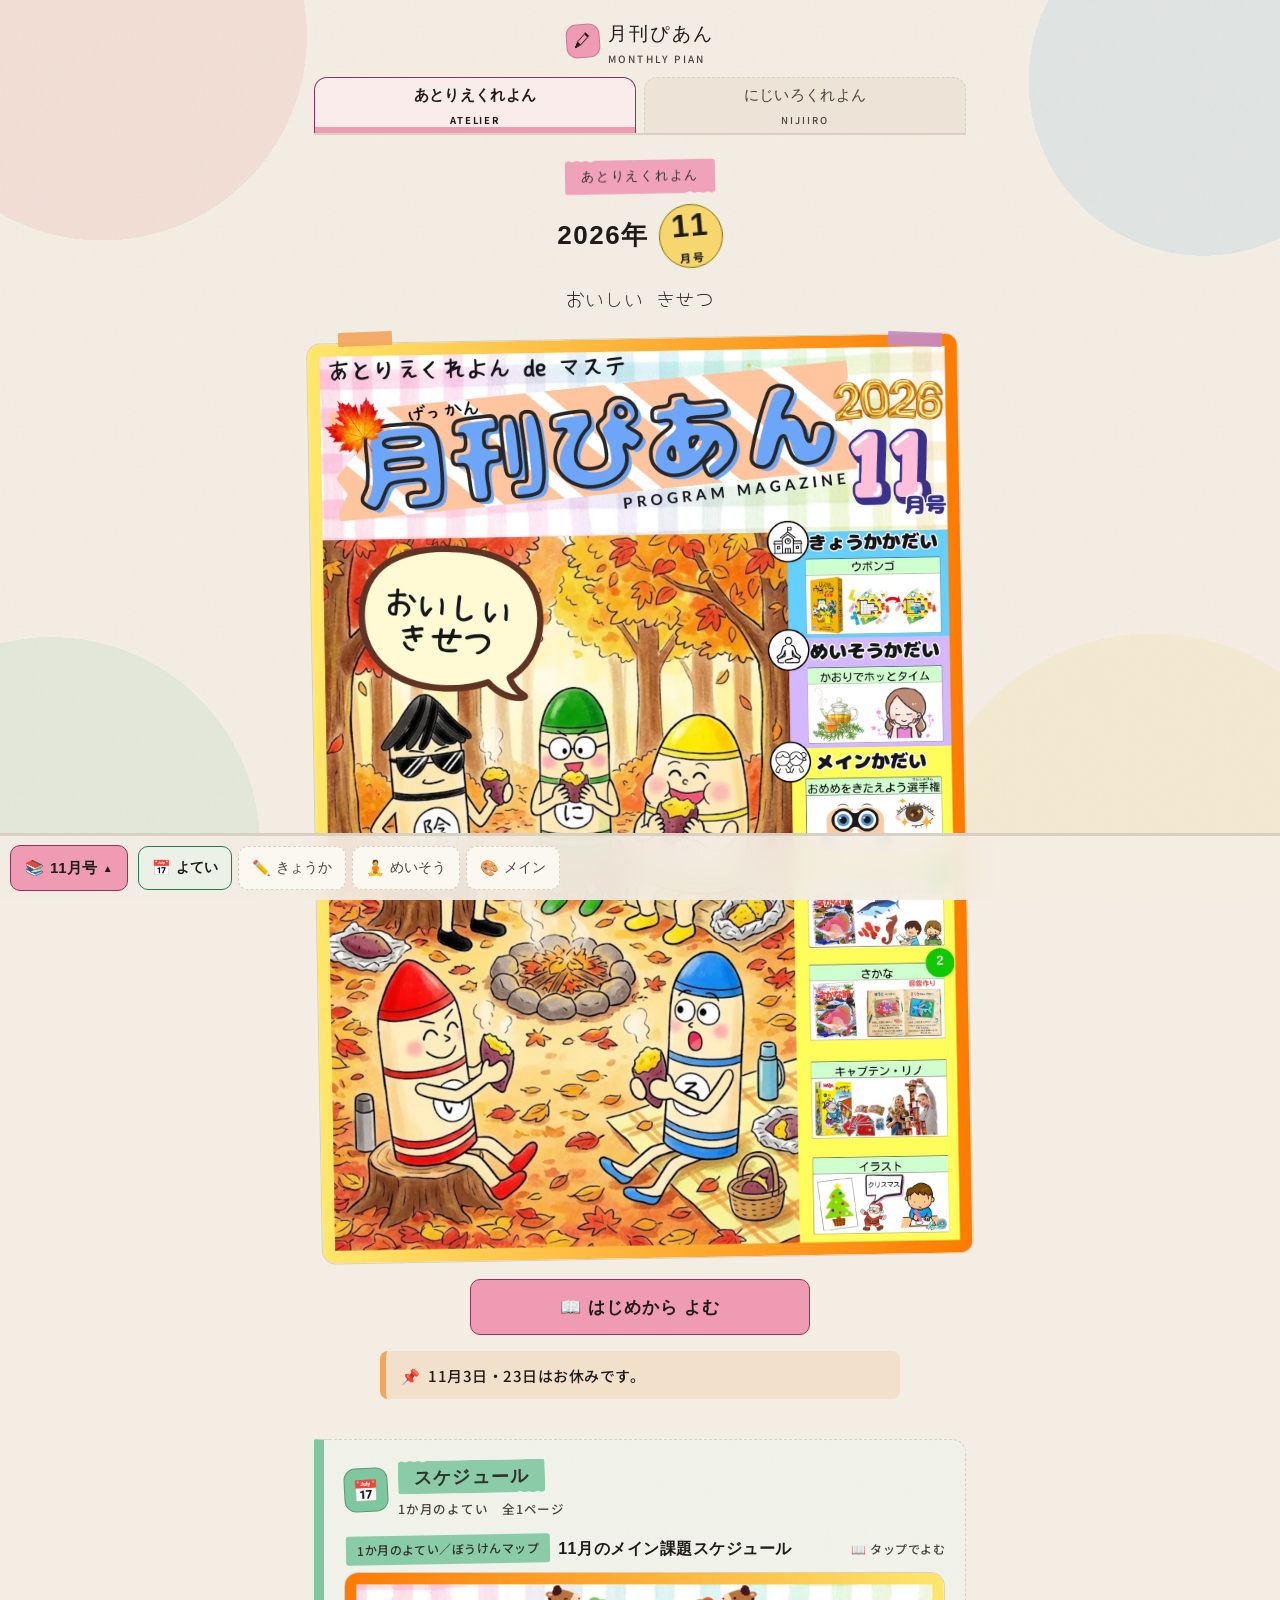
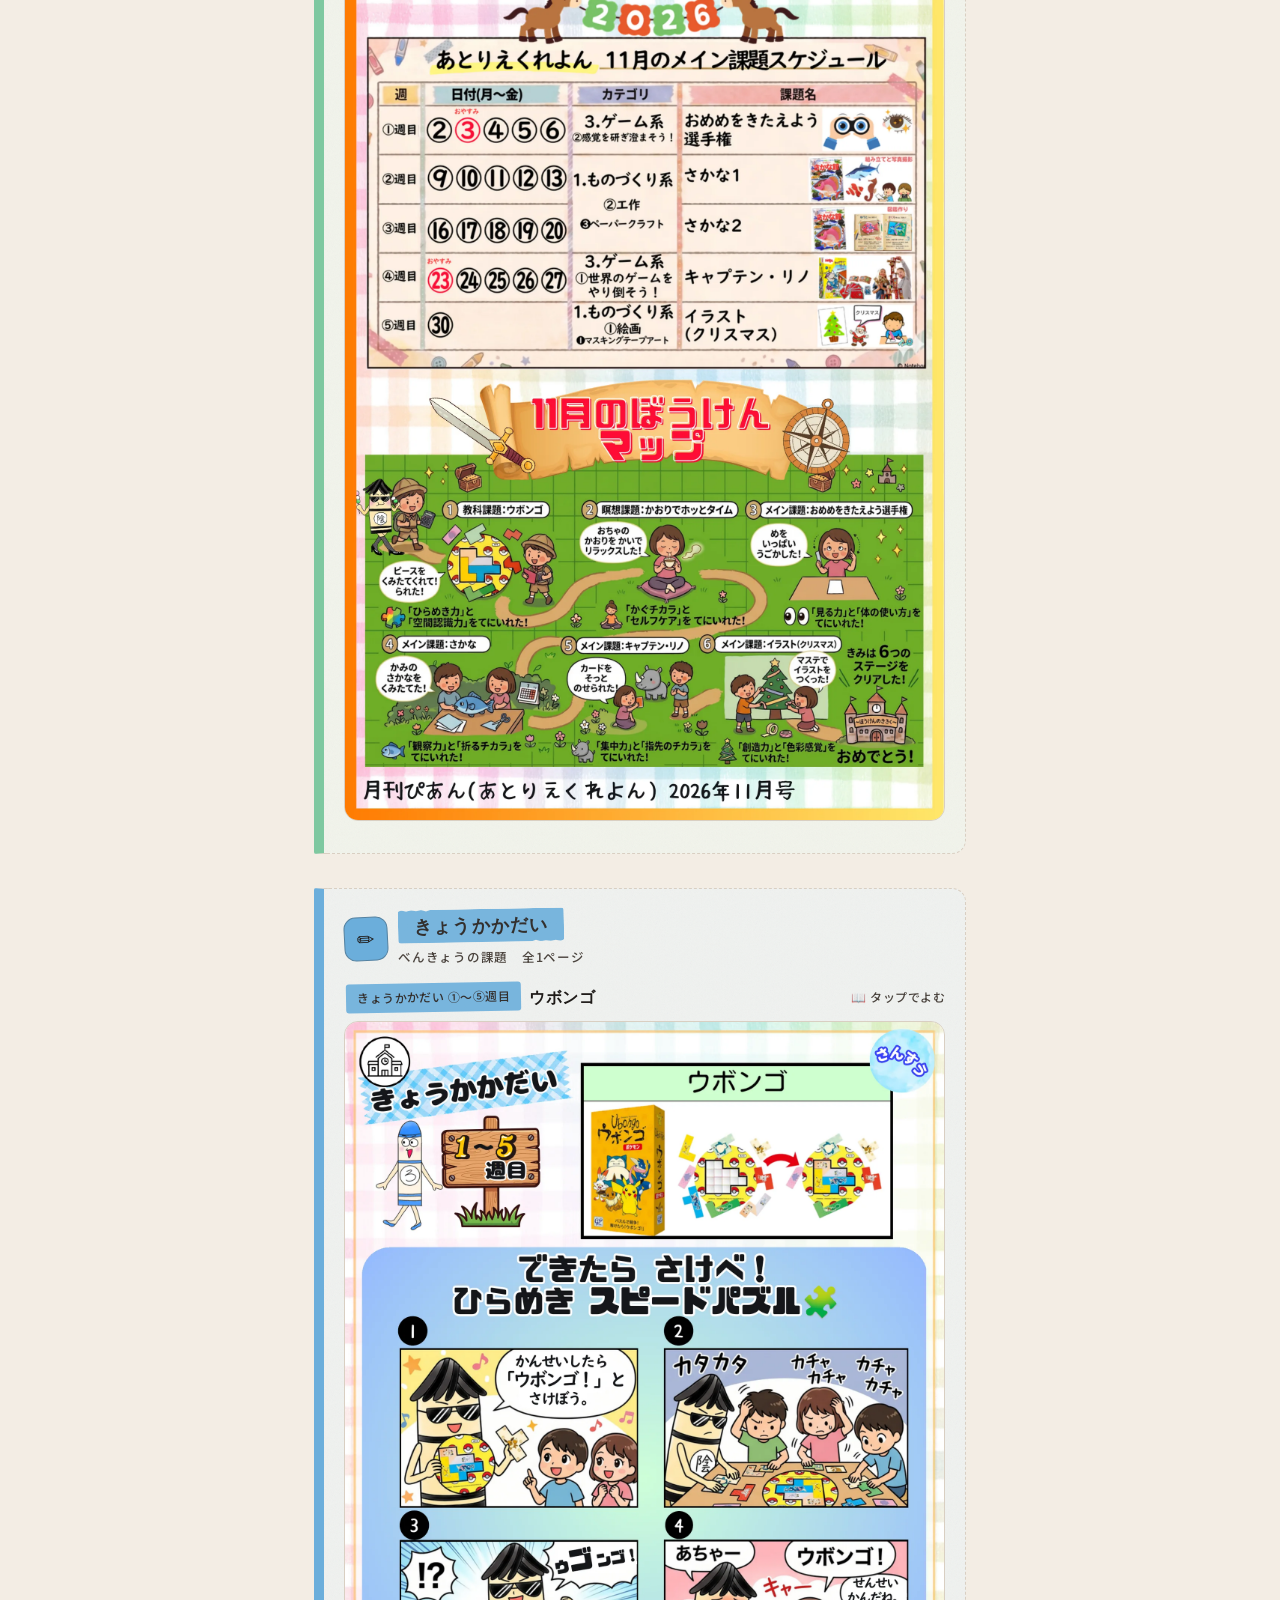
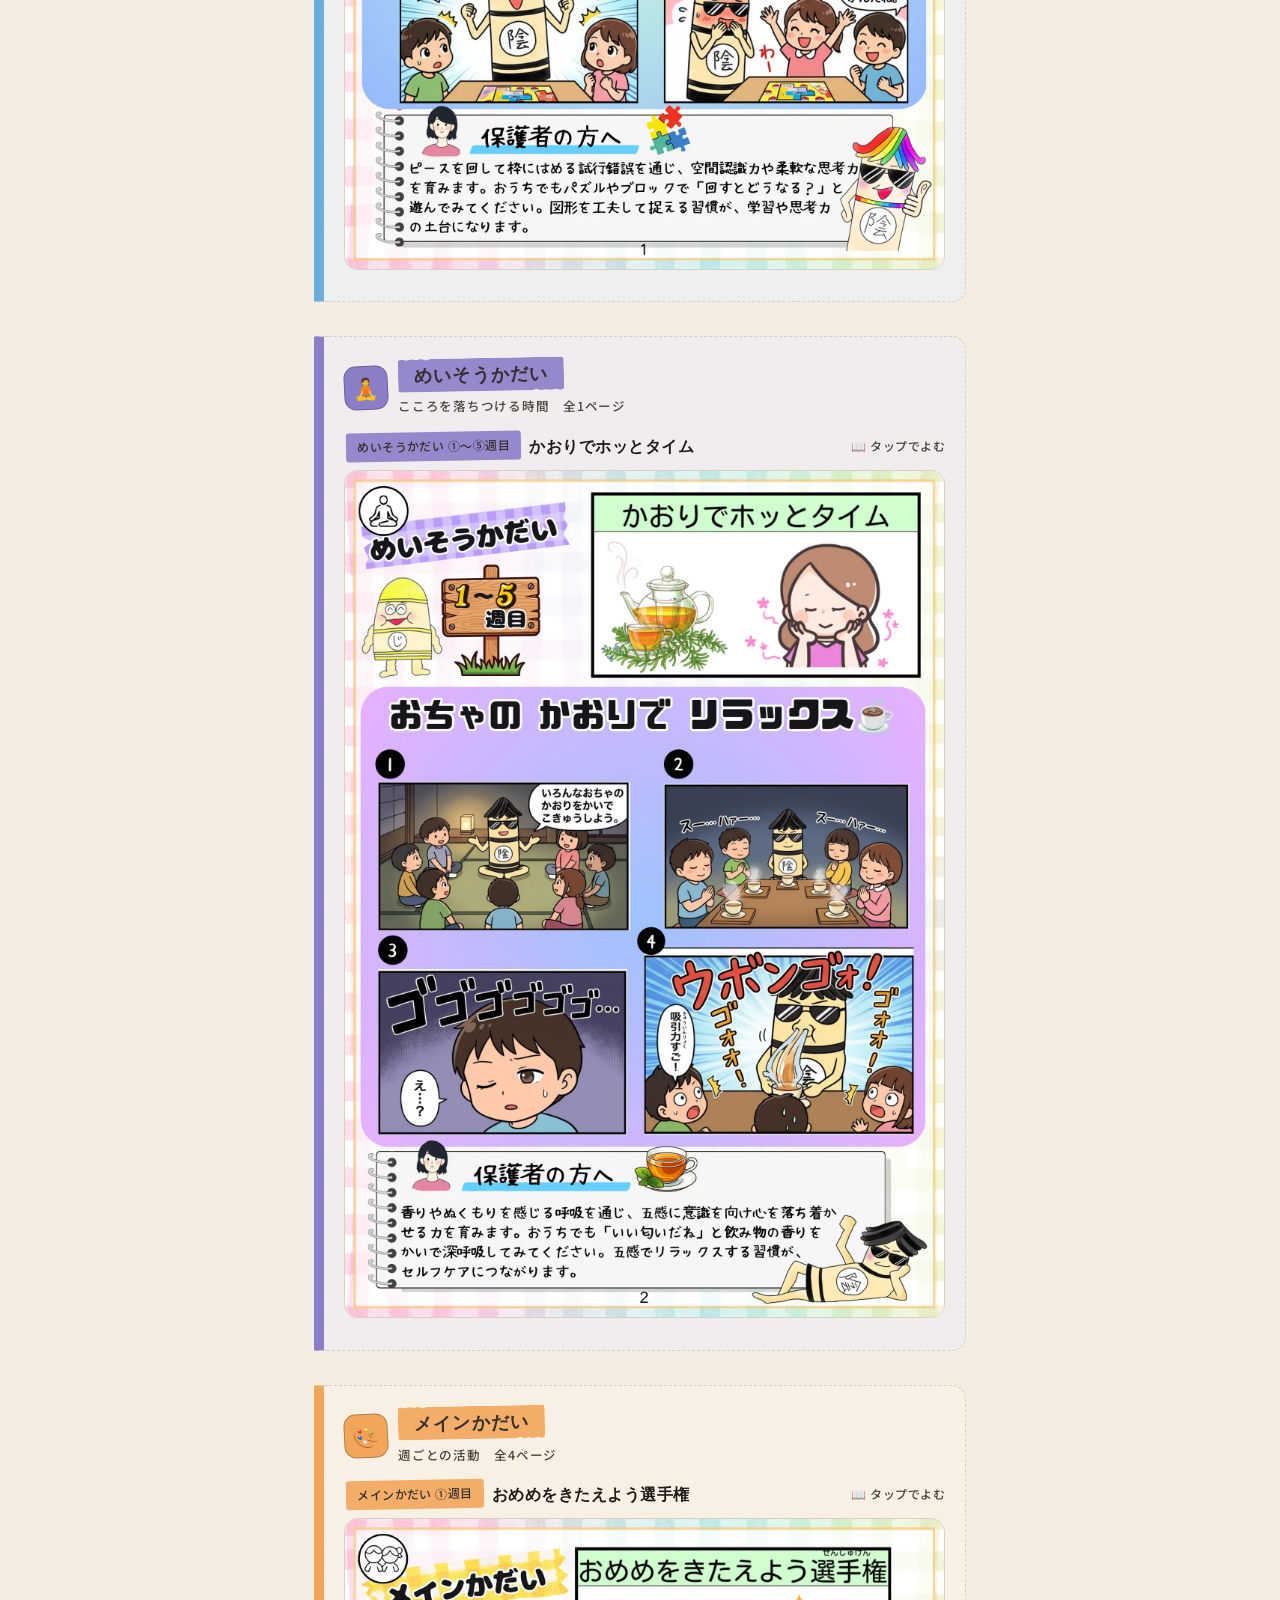
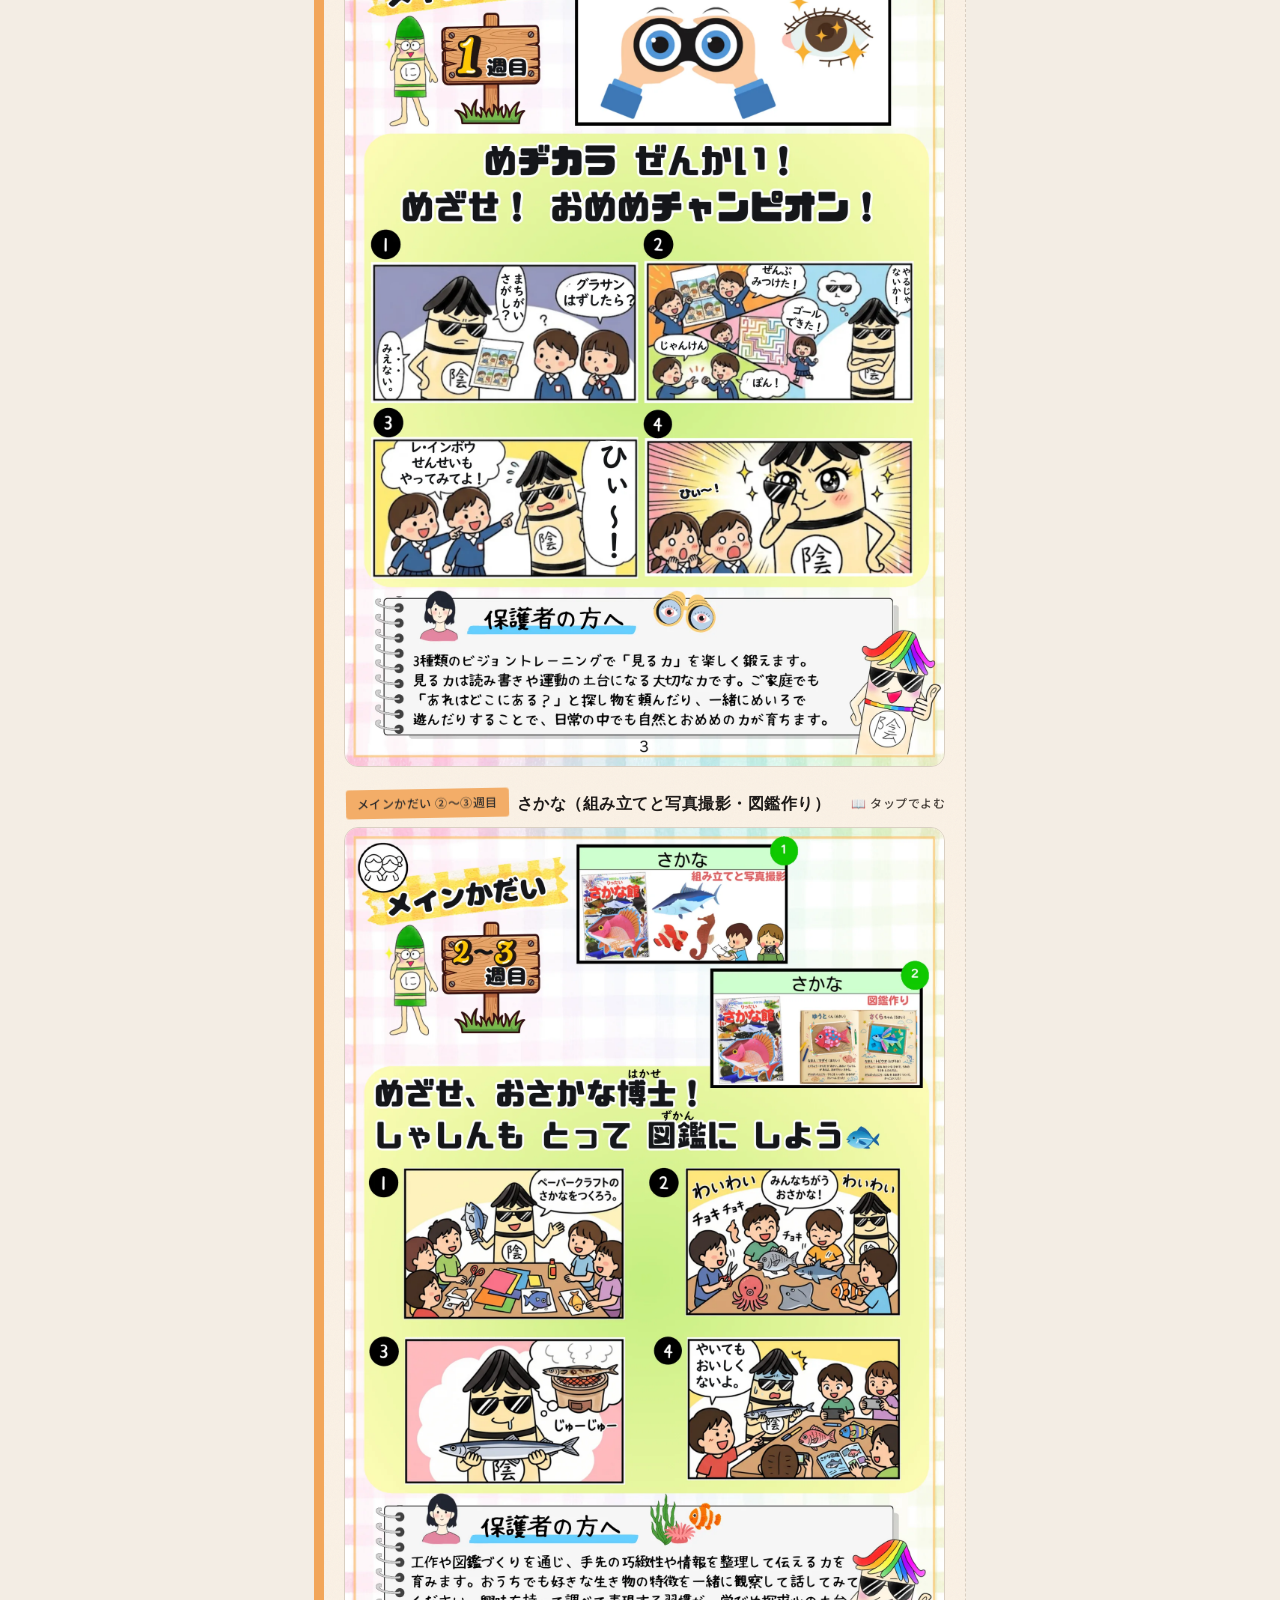
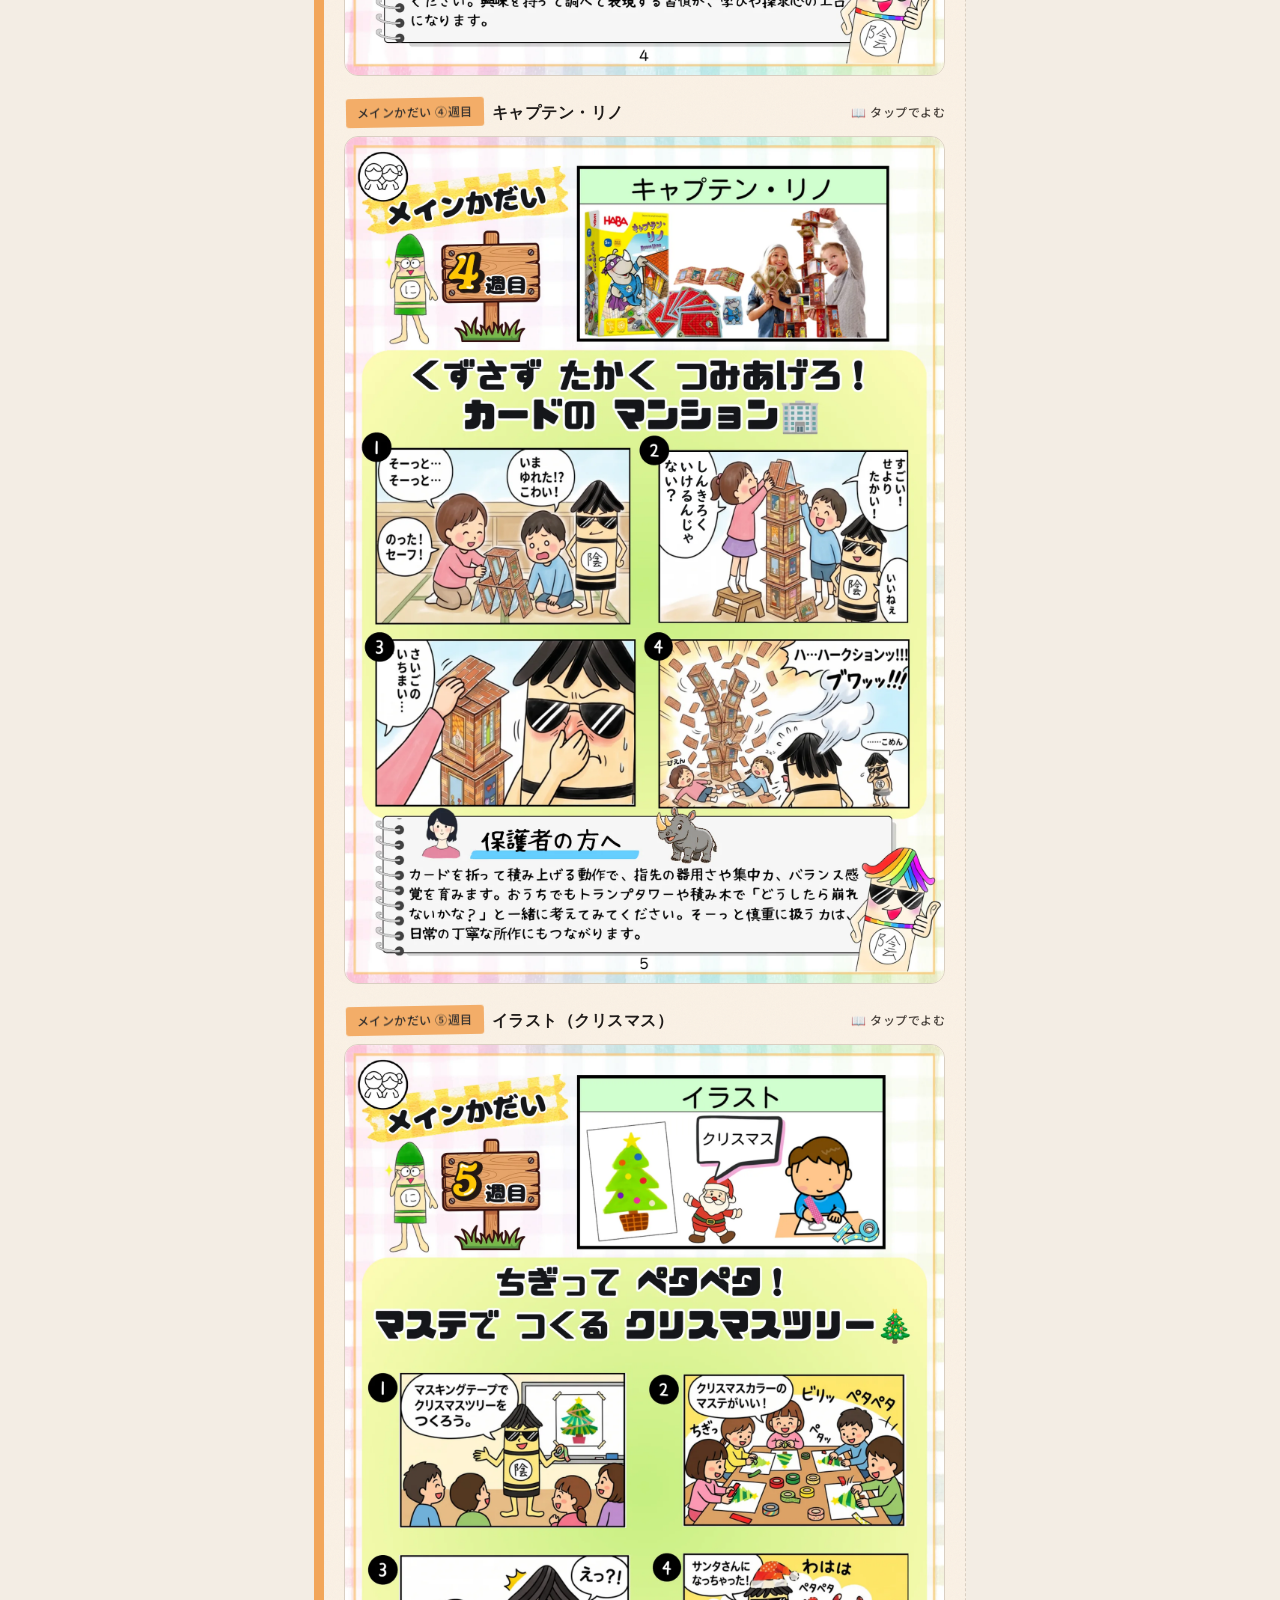
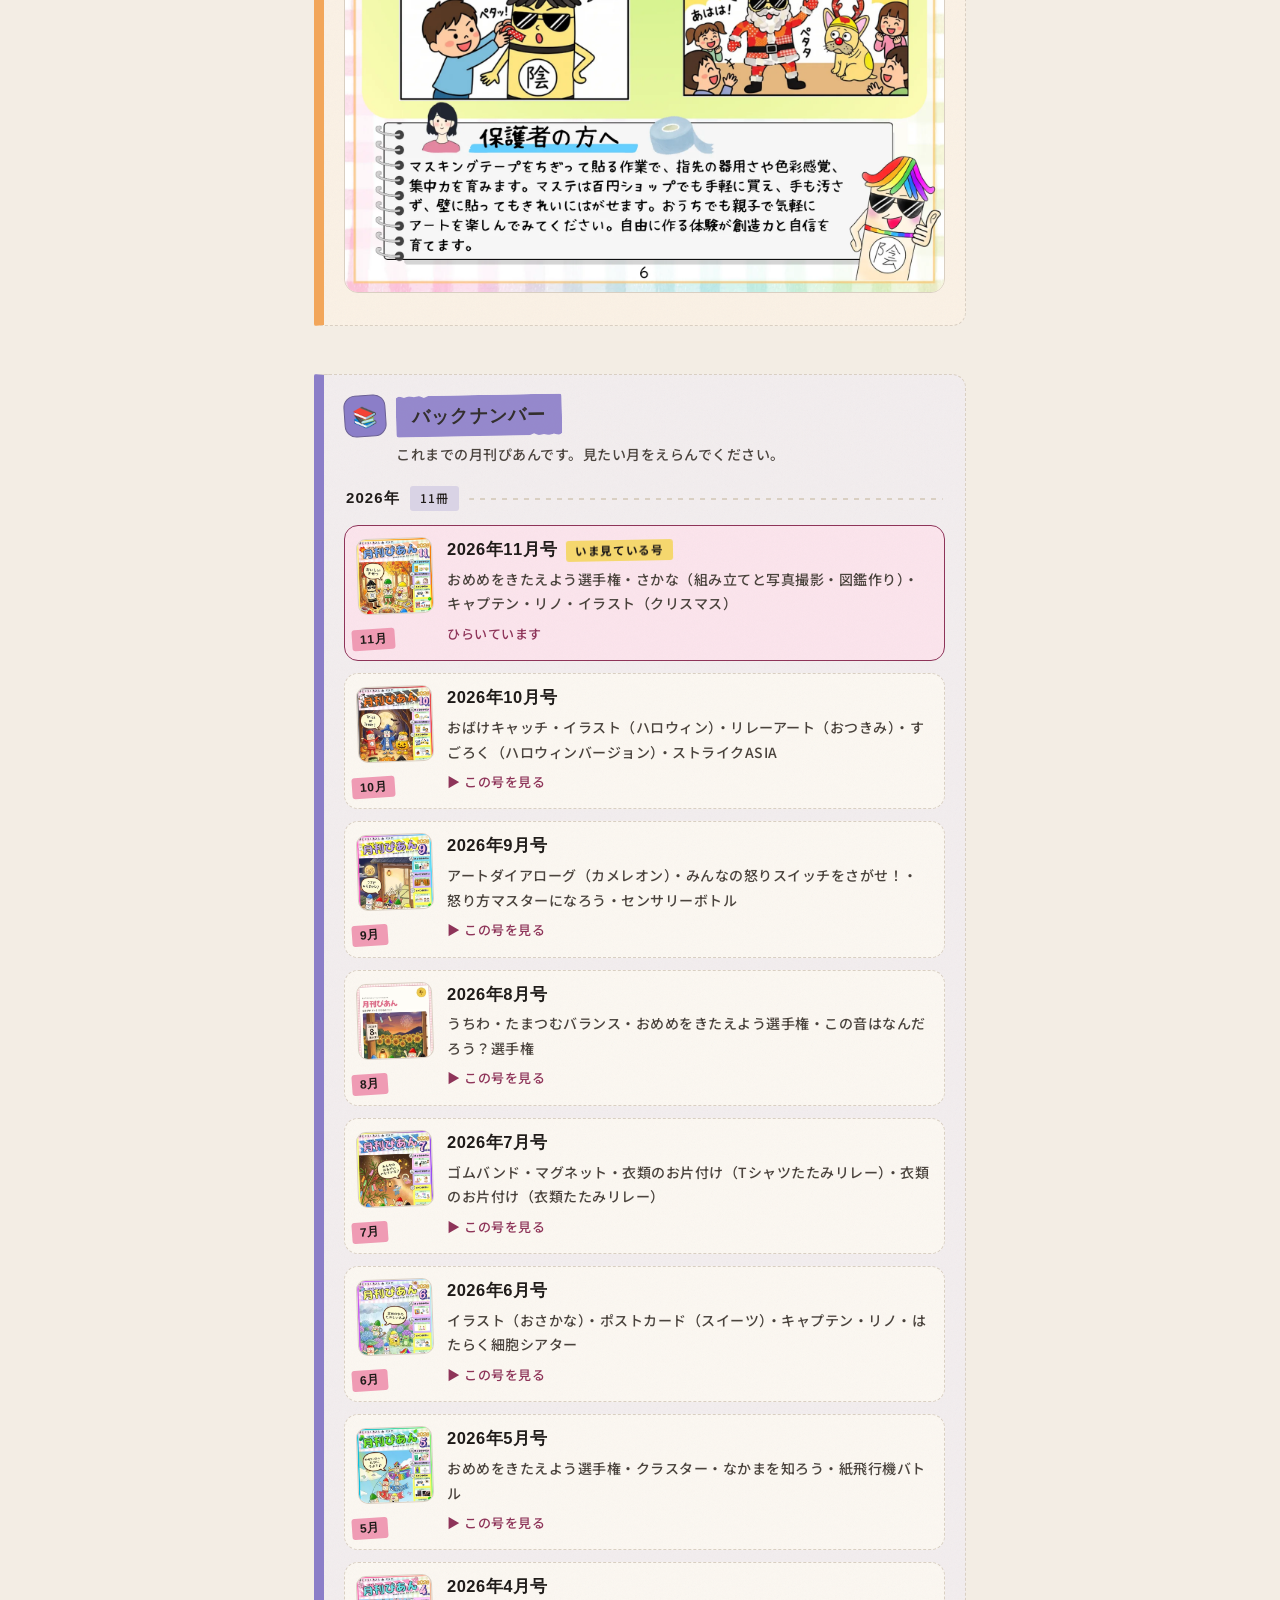
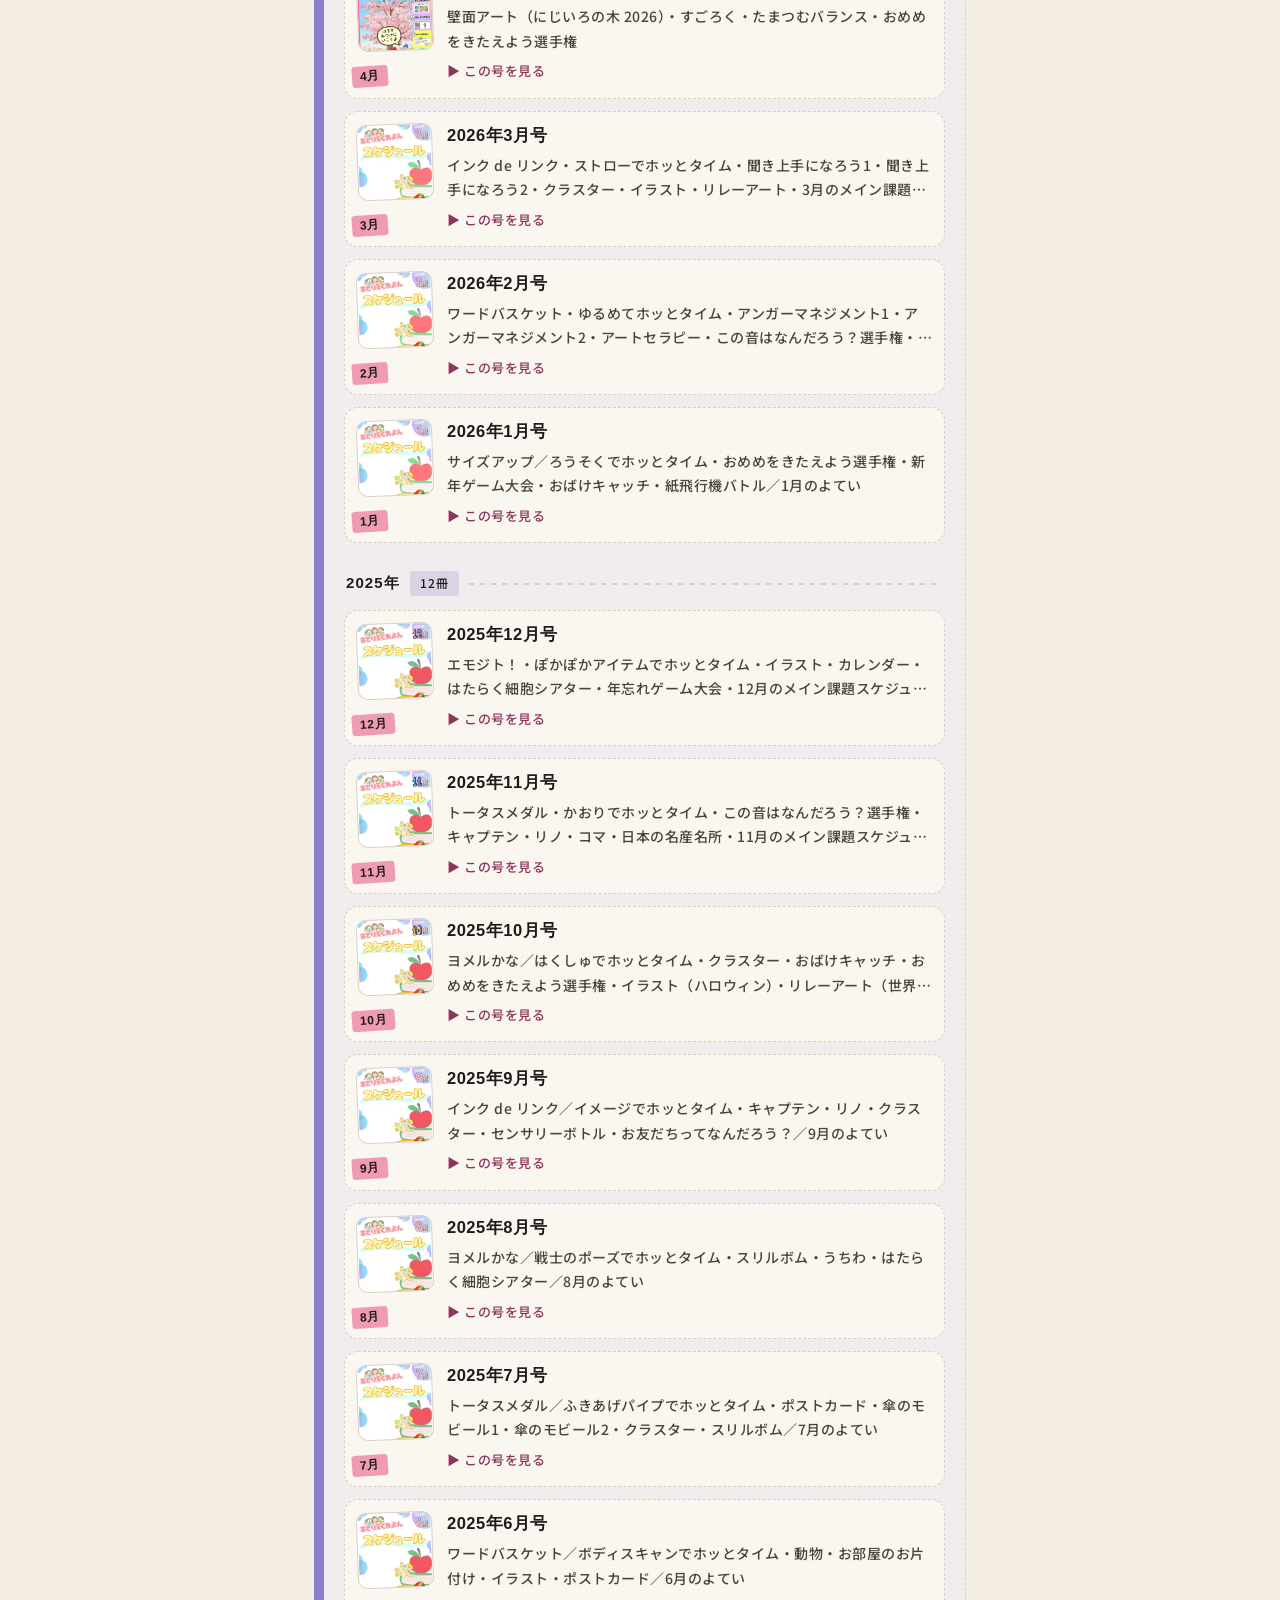
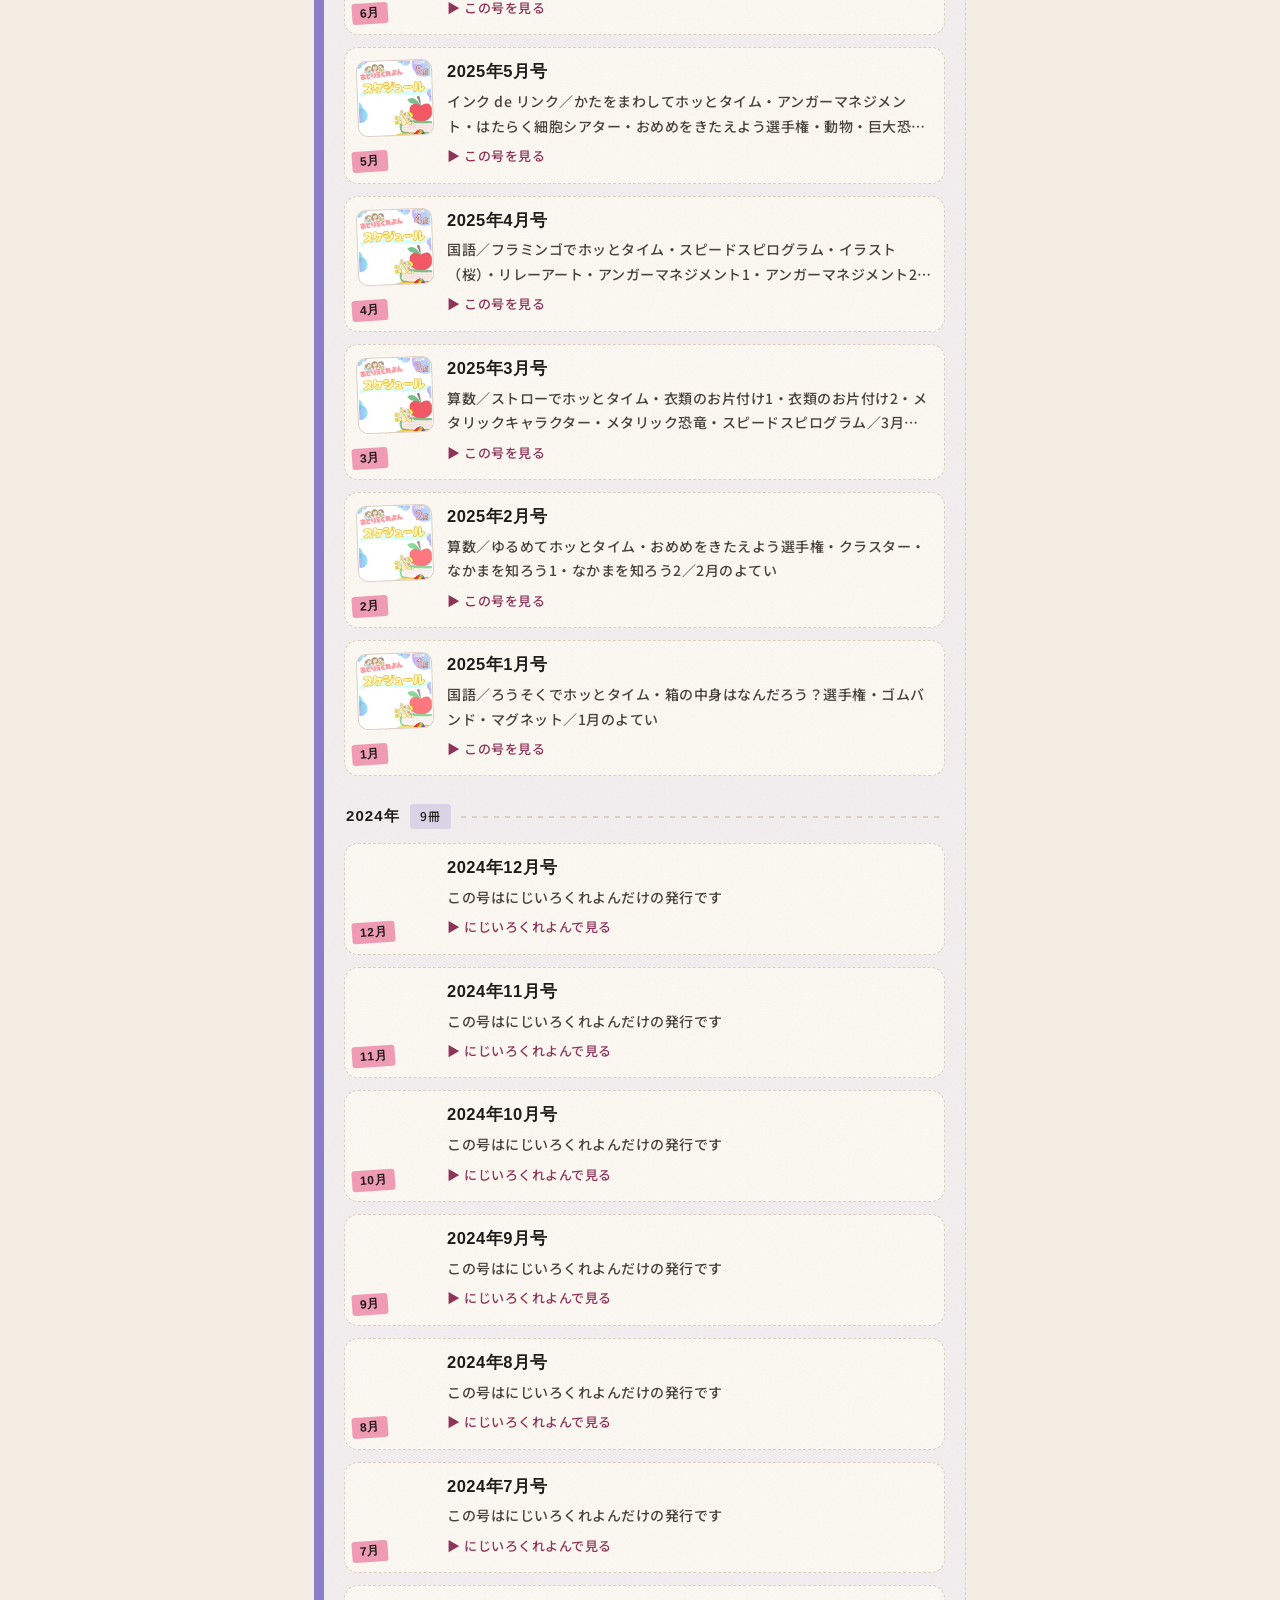
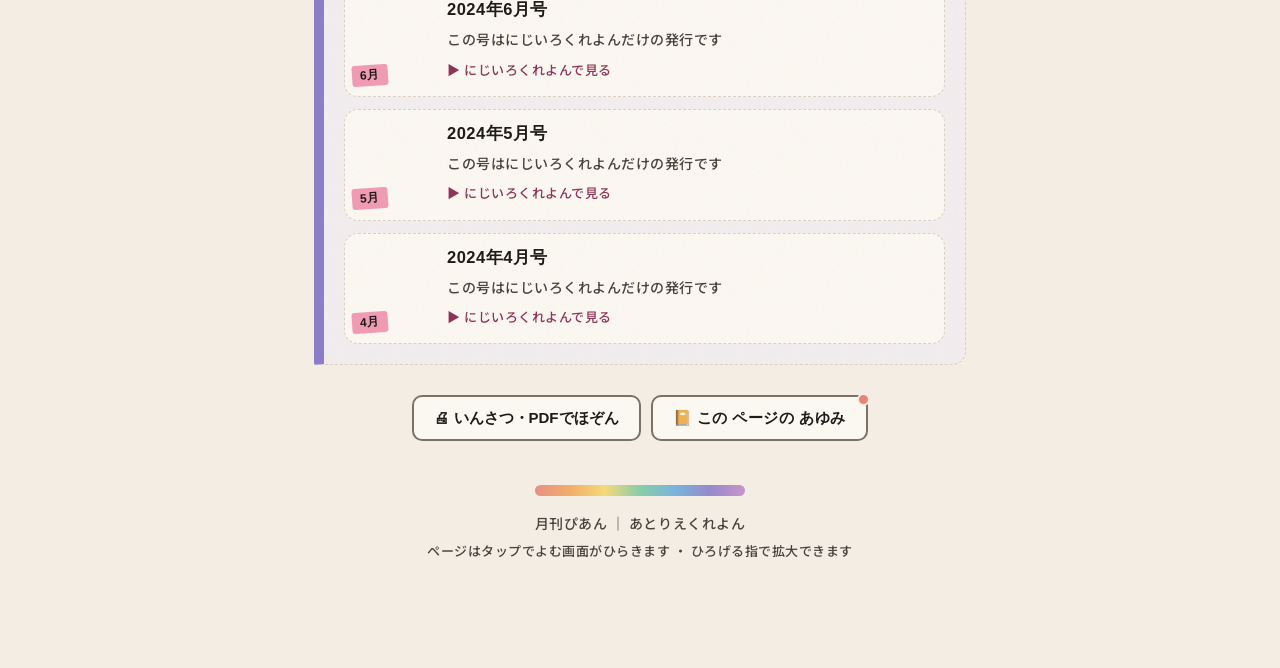
==== commit b38371e4: "月刊ぴあんのスマホ閲覧・しおり・検索を改善" ====
--- a/index.html
+++ b/index.html
@@ -21,7 +21,7 @@
 <link rel="preconnect" href="https://fonts.googleapis.com" />
 <link rel="preconnect" href="https://fonts.gstatic.com" crossorigin />
 <link href="https://fonts.googleapis.com/css2?family=Kosugi+Maru&family=Noto+Sans+JP:wght@500;700&family=Yomogi&display=swap" rel="stylesheet" />
-<link rel="stylesheet" href="assets/pian.css" />
+<link rel="stylesheet" href="assets/pian.css?v=mobile-1" />
 </head>
 <body data-brand="atelier">
 
@@ -43,6 +43,7 @@
 
 <main id="main" class="wrap">
 
+  <div id="resumeCard" hidden></div>
   <div id="issueRoot"></div>
 
   <noscript>
@@ -84,8 +85,16 @@
 <dialog class="sheet" id="issueSheet" aria-labelledby="sheetTitle">
   <div class="sheet-body">
     <div class="sheet-grip" aria-hidden="true"></div>
-    <h2 id="sheetTitle">📚 号をえらぶ</h2>
-    <p class="sheet-lead">見たい月を タップしてください</p>
+    <div class="sheet-heading">
+      <div><p class="shelf-kicker">ぴあんの 本だな</p><h2 id="sheetTitle">課題・号をさがす</h2></div>
+      <button type="button" class="sheet-close" id="sheetClose" autofocus>✕ とじる</button>
+    </div>
+    <div class="search-tools">
+      <label for="issueSearch">課題名・年月でさがす</label>
+      <div class="search-row"><input id="issueSearch" type="search" placeholder="例：うちわ、2026年11月…" autocomplete="off" /><button type="button" id="searchClear" aria-label="検索条件をクリア">クリア</button></div>
+      <div class="search-meta"><label for="issueYear">発行年</label><select id="issueYear"><option value="">すべての年</option></select><span id="searchCount" role="status" aria-live="polite"></span></div>
+    </div>
+    <div id="sheetResults" hidden></div>
     <div class="sheet-grid" id="sheetGrid"></div>
   </div>
 </dialog>
@@ -93,15 +102,22 @@
 <dialog class="viewer" id="viewer" aria-label="ページをよむ">
   <div class="v-top">
     <div class="v-title" id="vTitle"></div>
-    <button type="button" class="v-close" id="vClose">✕ とじる</button>
   </div>
   <div class="v-stage" id="vStage">
     <div class="v-track" id="vTrack"></div>
   </div>
   <div class="v-bottom">
-    <button type="button" class="v-nav" id="vPrev" aria-label="まえのページ">◀</button>
-    <div class="v-pos" id="vPos" aria-live="polite"></div>
-    <button type="button" class="v-nav" id="vNext" aria-label="つぎのページ">▶</button>
+    <div class="v-pagination">
+      <button type="button" class="v-nav" id="vPrev" aria-label="まえのページ">◀</button>
+      <div class="v-pos" id="vPos" aria-live="polite"></div>
+      <button type="button" class="v-nav" id="vNext" aria-label="つぎのページ">▶</button>
+    </div>
+    <div class="v-actions" aria-label="よむ画面の操作">
+      <button type="button" id="vZoomOut" aria-label="縮小する">−<span>縮小</span></button>
+      <button type="button" id="vZoomReset" aria-label="全体表示に戻す">100%</button>
+      <button type="button" id="vZoomIn" aria-label="拡大する">＋<span>拡大</span></button>
+      <button type="button" class="v-close-bottom" id="vClose">✕ とじる</button>
+    </div>
   </div>
   <div class="v-hint" id="vHint" hidden>👈 スワイプで ページおくり ・ ピンチで かくだい</div>
 </dialog>
@@ -109,6 +125,6 @@
 <script src="issues.js"></script>
 <!-- 日誌の最終更新日を見て「新しい記事あり」の赤い点を出すため、ここでも読みます -->
 <script src="diary.js"></script>
-<script src="assets/pian.js"></script>
+<script src="assets/pian.js?v=mobile-1"></script>
 </body>
 </html>
--- a/assets/pian.css
+++ b/assets/pian.css
@@ -659,10 +659,6 @@
   font-family:var(--font-head); font-weight:700; font-size:18px;
   letter-spacing:.08em; color:var(--ink);
 }
-.sheet-lead{
-  margin:0 0 14px; text-align:center;
-  font-size:14px; color:var(--ink-2);
-}
 
 /* ══════════ ページビューア（フルスクリーン） ══════════ */
 /* ここだけは暗い下地。デザインシステムのダークテーマ規定に合わせ、
@@ -697,13 +693,6 @@
   white-space:nowrap; overflow:hidden; text-overflow:ellipsis;
 }
 .v-title .v-issue{font-size:12px; display:block; font-family:var(--font-body); letter-spacing:.08em;}
-.v-close{
-  flex:0 0 auto; min-width:48px; min-height:44px; padding:0 14px; cursor:pointer;
-  font-family:var(--font-head); font-weight:700; font-size:14px;
-  color:var(--on-maste); background:var(--m-yellow);
-  border:0; border-radius:var(--radius-btn);
-}
-.v-close:active{filter:brightness(1.08);}
 
 .v-stage{
   position:absolute; inset:0;
@@ -756,11 +745,6 @@
   display:block; white-space:nowrap; overflow:hidden; text-overflow:ellipsis;
 }
 
-/* 没入モード（単タップでバーを隠す） */
-/* 隠すときは visibility も落とす。opacity:0 だけだと、見えていないボタンに
-   Tab でフォーカスが入り、読み上げにも「✕ とじる ボタン」が残る */
-.viewer.ui-hide .v-top{opacity:0; visibility:hidden; transform:translateY(-12px); pointer-events:none;}
-.viewer.ui-hide .v-bottom{opacity:0; visibility:hidden; transform:translateY(12px); pointer-events:none;}
 
 .v-hint{
   position:absolute; left:50%; bottom:calc(96px + env(safe-area-inset-bottom,0px));
@@ -817,11 +801,83 @@
   .arch-card,.dock-tab,.tools button,.tools .tool-link{border:2px solid #000000;}
 }
 
+/* ══════════ 片手でよむ・本だな・しおり ══════════ */
+.resume-read{
+  display:flex; align-items:center; gap:17px; width:100%; margin:24px 0 0;
+  padding:18px 20px; text-align:left; color:var(--ink); background:var(--card);
+  border:1px solid var(--brand); border-radius:18px; cursor:pointer;
+  box-shadow:0 5px 0 var(--brand-soft); font:inherit;
+}
+.bookmark-icon{
+  display:grid; place-items:center; align-self:stretch; flex:0 0 42px;
+  background:var(--brand); color:var(--brand-ink);
+  clip-path:polygon(0 0,100% 0,100% 100%,50% 85%,0 100%); padding-bottom:12px;
+}
+.resume-copy{min-width:0; display:grid; gap:3px;}
+.resume-copy strong{font-family:var(--font-head); font-size:21px; color:var(--brand-ink);}
+.resume-copy strong span{display:inline-block; margin-left:12px;}
+.resume-copy>span{font-size:13px; line-height:1.65; overflow-wrap:anywhere;}
+.sheet{max-height:85vh; max-height:85dvh; border-top-color:var(--brand); overflow:hidden;}
+.sheet-body{padding-top:8px; max-height:calc(85vh - 3px); max-height:calc(85dvh - 3px);}
+.sheet-grid[hidden]{display:none;}
+.sheet-heading{display:flex; align-items:center; justify-content:space-between; gap:10px; margin:0 0 18px;}
+.sheet-heading h2{text-align:left; font-size:21px; letter-spacing:.02em; line-height:1.5;}
+.shelf-kicker{margin:0 0 3px; font-family:var(--font-accent); font-size:14px; color:var(--brand-ink);}
+.sheet-close{flex:none; min-height:44px; padding:0 12px; border:1px solid var(--line); border-radius:12px; background:var(--card); color:var(--ink); font:inherit; font-size:13px; cursor:pointer;}
+.search-tools{padding:16px; margin-bottom:18px; background:var(--brand-soft); border-radius:16px;}
+.search-tools>label{display:block; margin-bottom:7px; font-size:13px; font-weight:700; color:var(--brand-ink);}
+.search-row{display:flex; align-items:center; gap:8px;}
+.search-row input{min-width:0; width:100%; min-height:48px; padding:10px 12px; border:1px solid var(--brand); border-radius:10px; font:inherit; font-size:16px; background:var(--card); color:var(--ink);}
+.search-row button{flex:none; min-height:44px; padding:0 8px; border:0; background:transparent; color:var(--brand-ink); text-decoration:underline; text-underline-offset:4px; font:inherit; font-size:12px; cursor:pointer;}
+.search-row button:disabled{opacity:.45; cursor:default;}
+.search-meta{display:flex; align-items:center; flex-wrap:wrap; gap:8px; margin-top:10px; font-size:12px; color:var(--brand-ink);}
+.search-meta select{min-height:44px; padding:5px 26px 5px 10px; border:1px solid var(--brand); border-radius:9px; background:var(--card); color:var(--ink); font:inherit; font-size:16px;}
+#searchCount{flex:1 1 130px; text-align:right;}
+.search-result{display:flex; gap:12px; align-items:center; width:100%; padding:16px 10px; border:0; border-bottom:1px dashed var(--line); background:transparent; color:var(--ink); font:inherit; text-align:left; cursor:pointer;}
+.result-icon{flex:none; width:38px; height:42px; display:grid; place-items:center; border-radius:10px; background:var(--brand-soft); font-size:21px;}
+.search-result>span:nth-child(2){flex:1; min-width:0; display:grid; gap:3px;}
+.search-result small{font-size:12px; color:var(--brand-ink);}
+.search-result strong{font-family:var(--font-head); font-size:17px; line-height:1.5; overflow-wrap:anywhere;}
+.search-result>span:nth-child(2)>span{font-size:12px; color:var(--ink-2);}
+.search-result>span:last-child{color:var(--brand-ink);}
+.search-empty{text-align:center; padding:24px 8px;}
+.search-empty>span{display:block; font-size:34px;}
+.search-empty strong{display:block; font-family:var(--font-head);}
+.search-empty p{font-size:14px; color:var(--ink-2);}
+.search-result:hover,.resume-read:hover{background:var(--brand-soft);}
+.sheet-grip{touch-action:none;}
+.v-top{position:relative; flex:none; background:#2A2520; padding-bottom:8px; padding-inline:calc(14px + env(safe-area-inset-left,0px)) calc(14px + env(safe-area-inset-right,0px));}
+.v-stage{position:relative; inset:auto; flex:1; min-height:0;}
+.v-bottom{position:relative; flex:none; flex-direction:column; gap:9px; background:#2A2520; padding-top:8px; padding-inline:calc(12px + env(safe-area-inset-left,0px)) calc(12px + env(safe-area-inset-right,0px));}
+.v-pagination{display:flex; align-items:center; justify-content:space-between; gap:14px; width:100%; max-width:520px;}
+.v-actions{display:flex; gap:6px; width:100%; max-width:520px;}
+.v-actions button{display:flex; justify-content:center; align-items:center; gap:5px; min-width:44px; min-height:46px; padding:0 8px; border:1px solid #746b62; border-radius:12px; background:#3d352e; color:#fffaf4; font:inherit; font-size:17px; cursor:pointer; flex:1;}
+.v-actions button span{font-size:12px;}
+.v-actions #vZoomReset{font-size:13px; font-variant-numeric:tabular-nums;}
+.v-actions button[aria-disabled="true"]{color:#b4aba3;}
+.v-actions .v-close-bottom{flex:1.4; background:var(--m-yellow); color:var(--on-maste); border-color:transparent; font-family:var(--font-head); font-size:14px; font-weight:700;}
+.v-hint{bottom:calc(145px + env(safe-area-inset-bottom,0px)); max-width:calc(100% - 24px); white-space:normal; text-align:center; font-size:12px;}
+.viewer button:focus-visible{outline:3px solid var(--m-yellow); outline-offset:3px;}
+button,a,input,select{touch-action:manipulation;}
+@media(max-width:359px){
+  .sheet-heading h2{font-size:18px;}
+  .search-tools{padding:12px;}
+  .v-actions button{padding:0 5px;}
+  .resume-read{padding:15px; gap:12px;}
+}
+@media(max-height:480px) and (orientation:landscape){
+  .v-bottom{flex-direction:row; gap:16px; padding-top:5px;}
+  .v-actions{flex:1.3;}
+  .v-pagination{flex:1;}
+  .v-pos .v-pt{display:none;}
+  .v-top{padding-top:4px; padding-bottom:4px;}
+}
+
 /* ══════════ 印刷 ══════════ */
 @media print{
   body{background:#fff; padding-bottom:0;}
   body::before,.site,.progress,.dock,.sheet,.viewer,.read-start,
-  .archive,.tools,.totop,.skip,.page-hint{display:none !important;}
+  .archive,.tools,.totop,.skip,.page-hint,#resumeCard{display:none !important;}
   /* 画面での操作説明は紙の上では意味を持たない */
   .foot small{display:none !important;}
   .wrap{max-width:none; padding:0;}
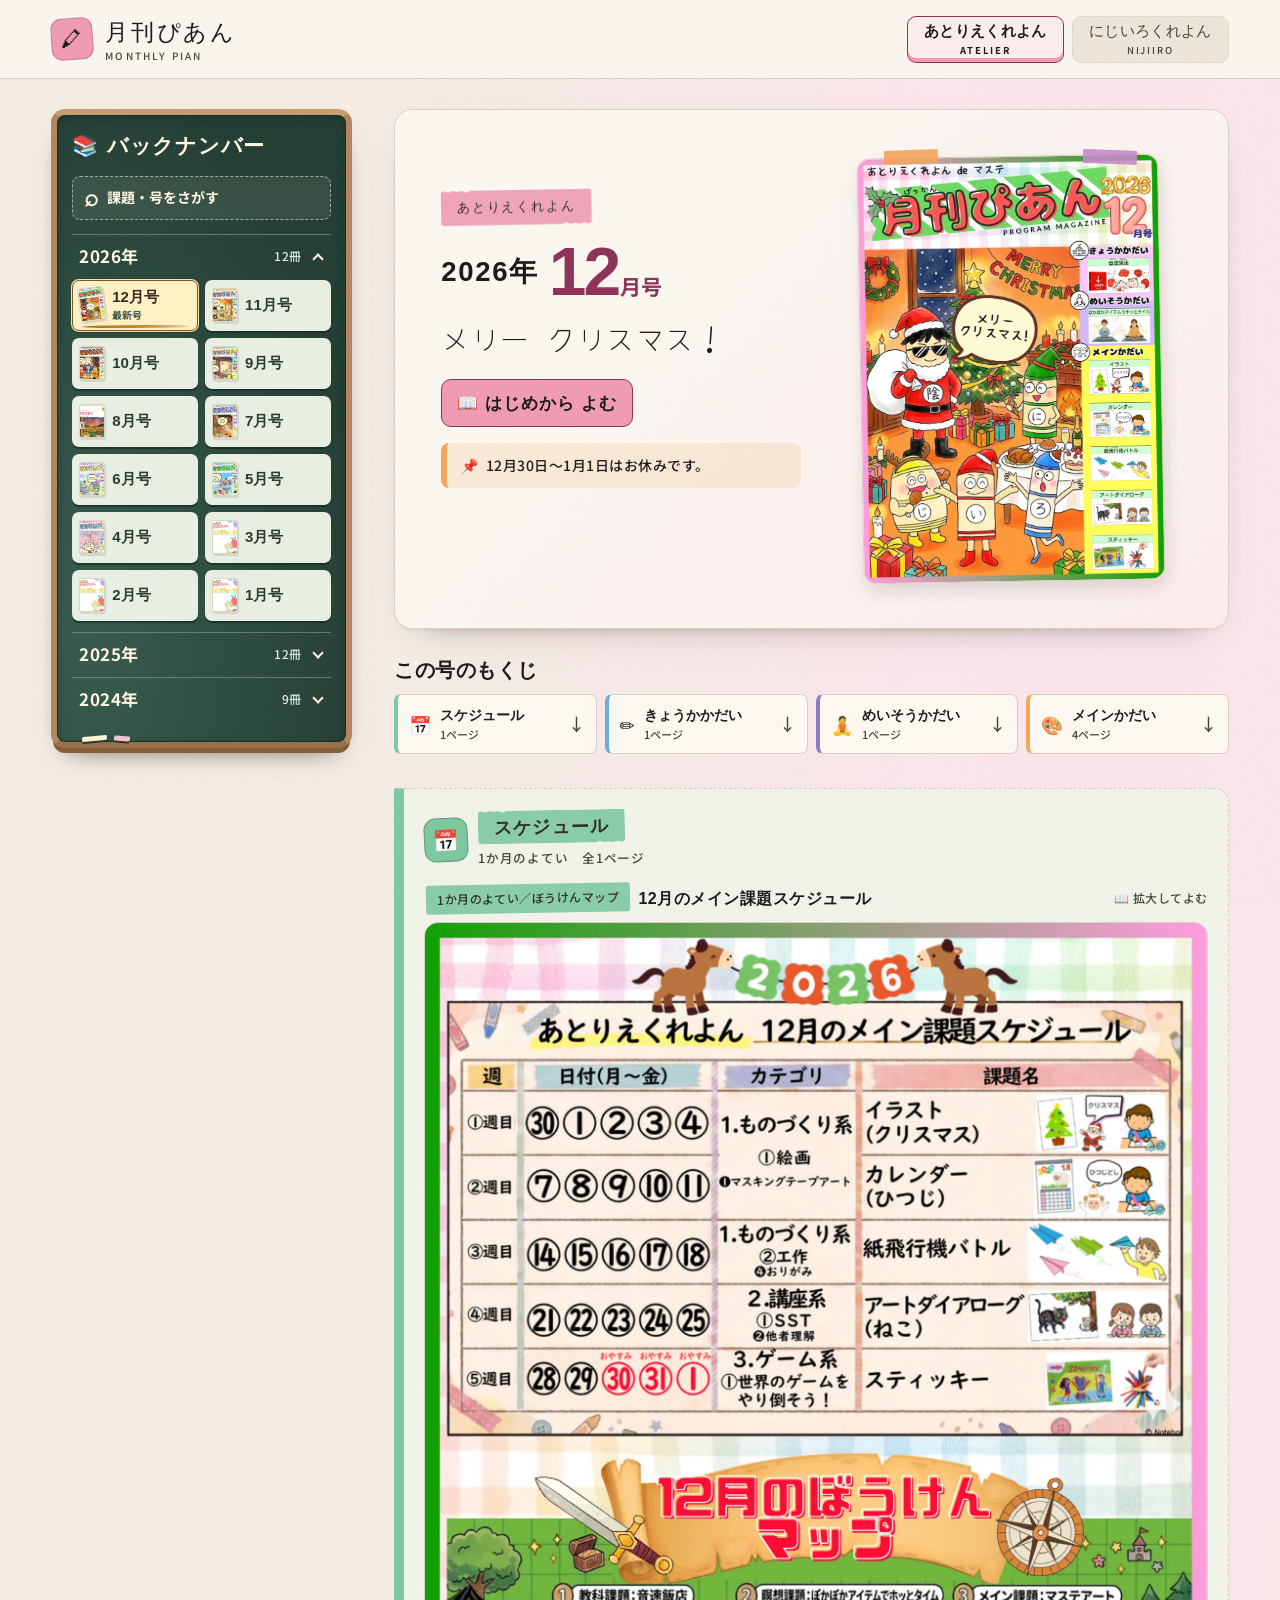
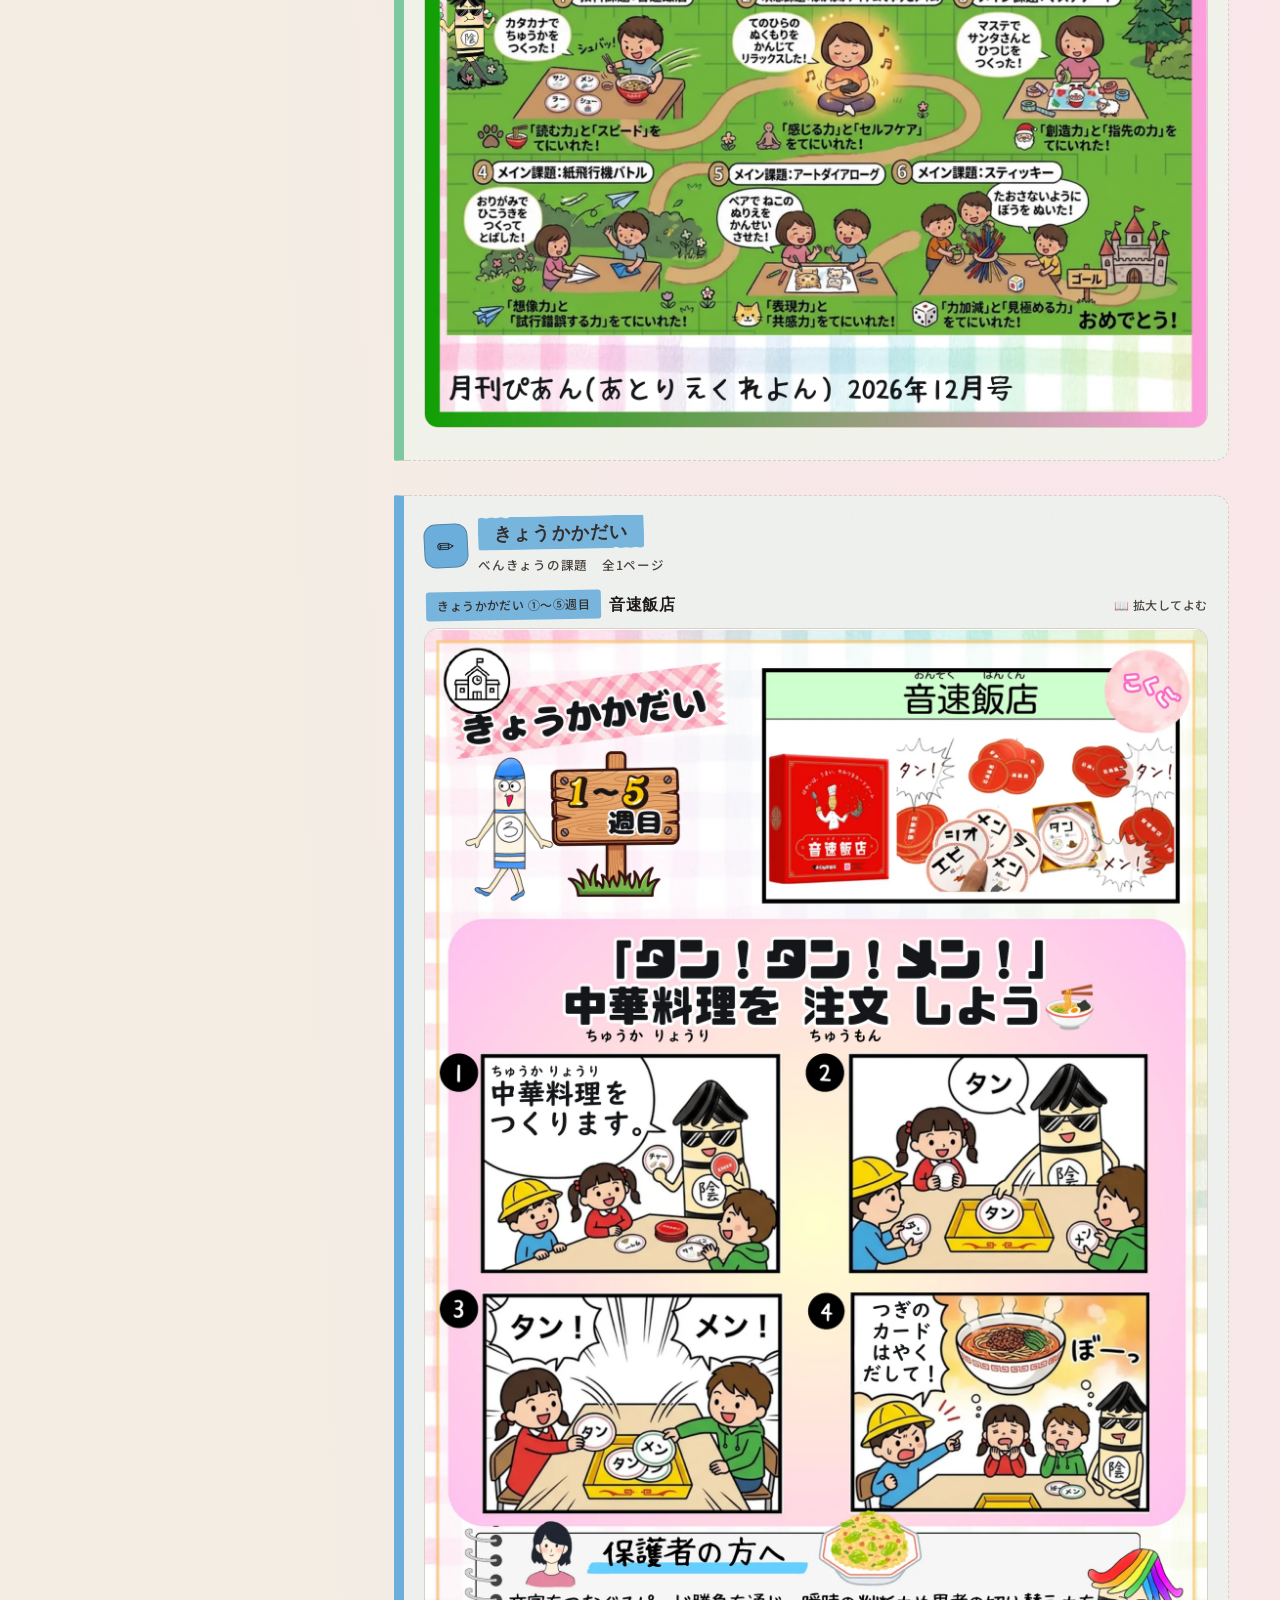
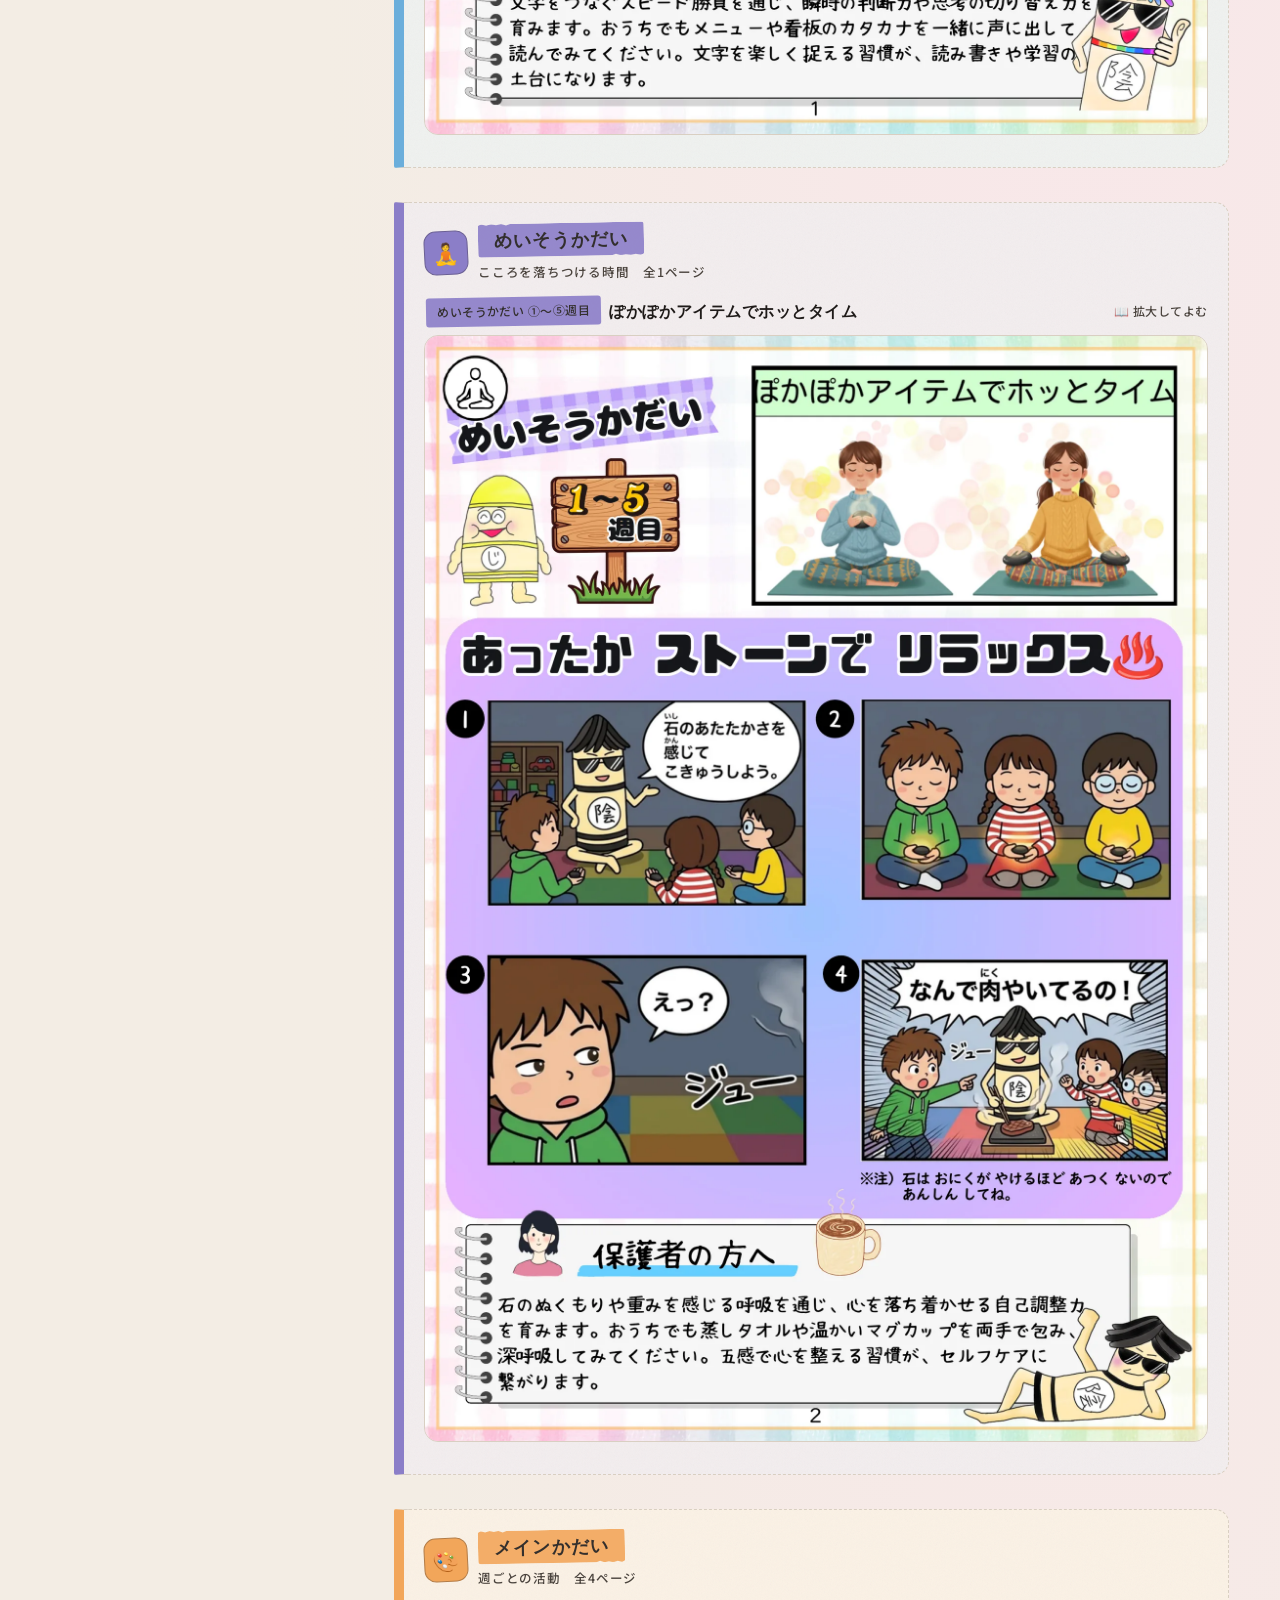
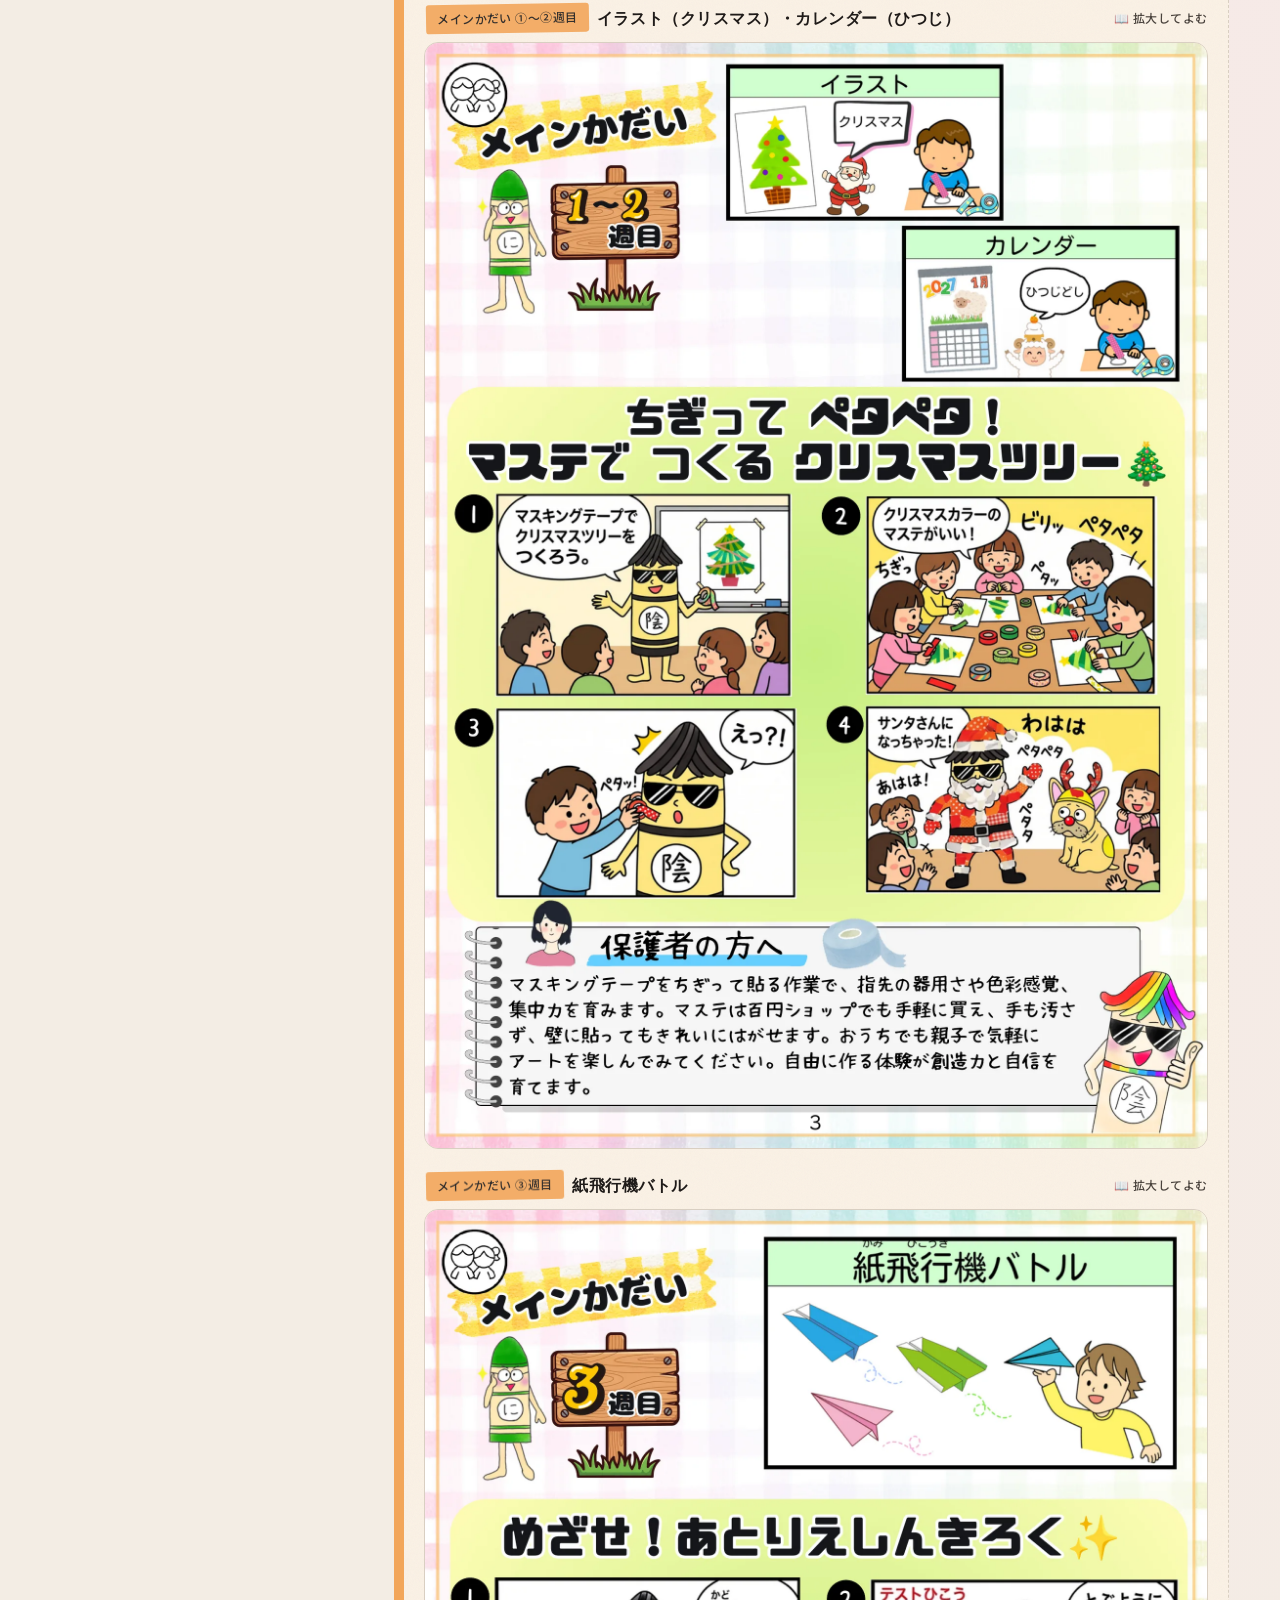
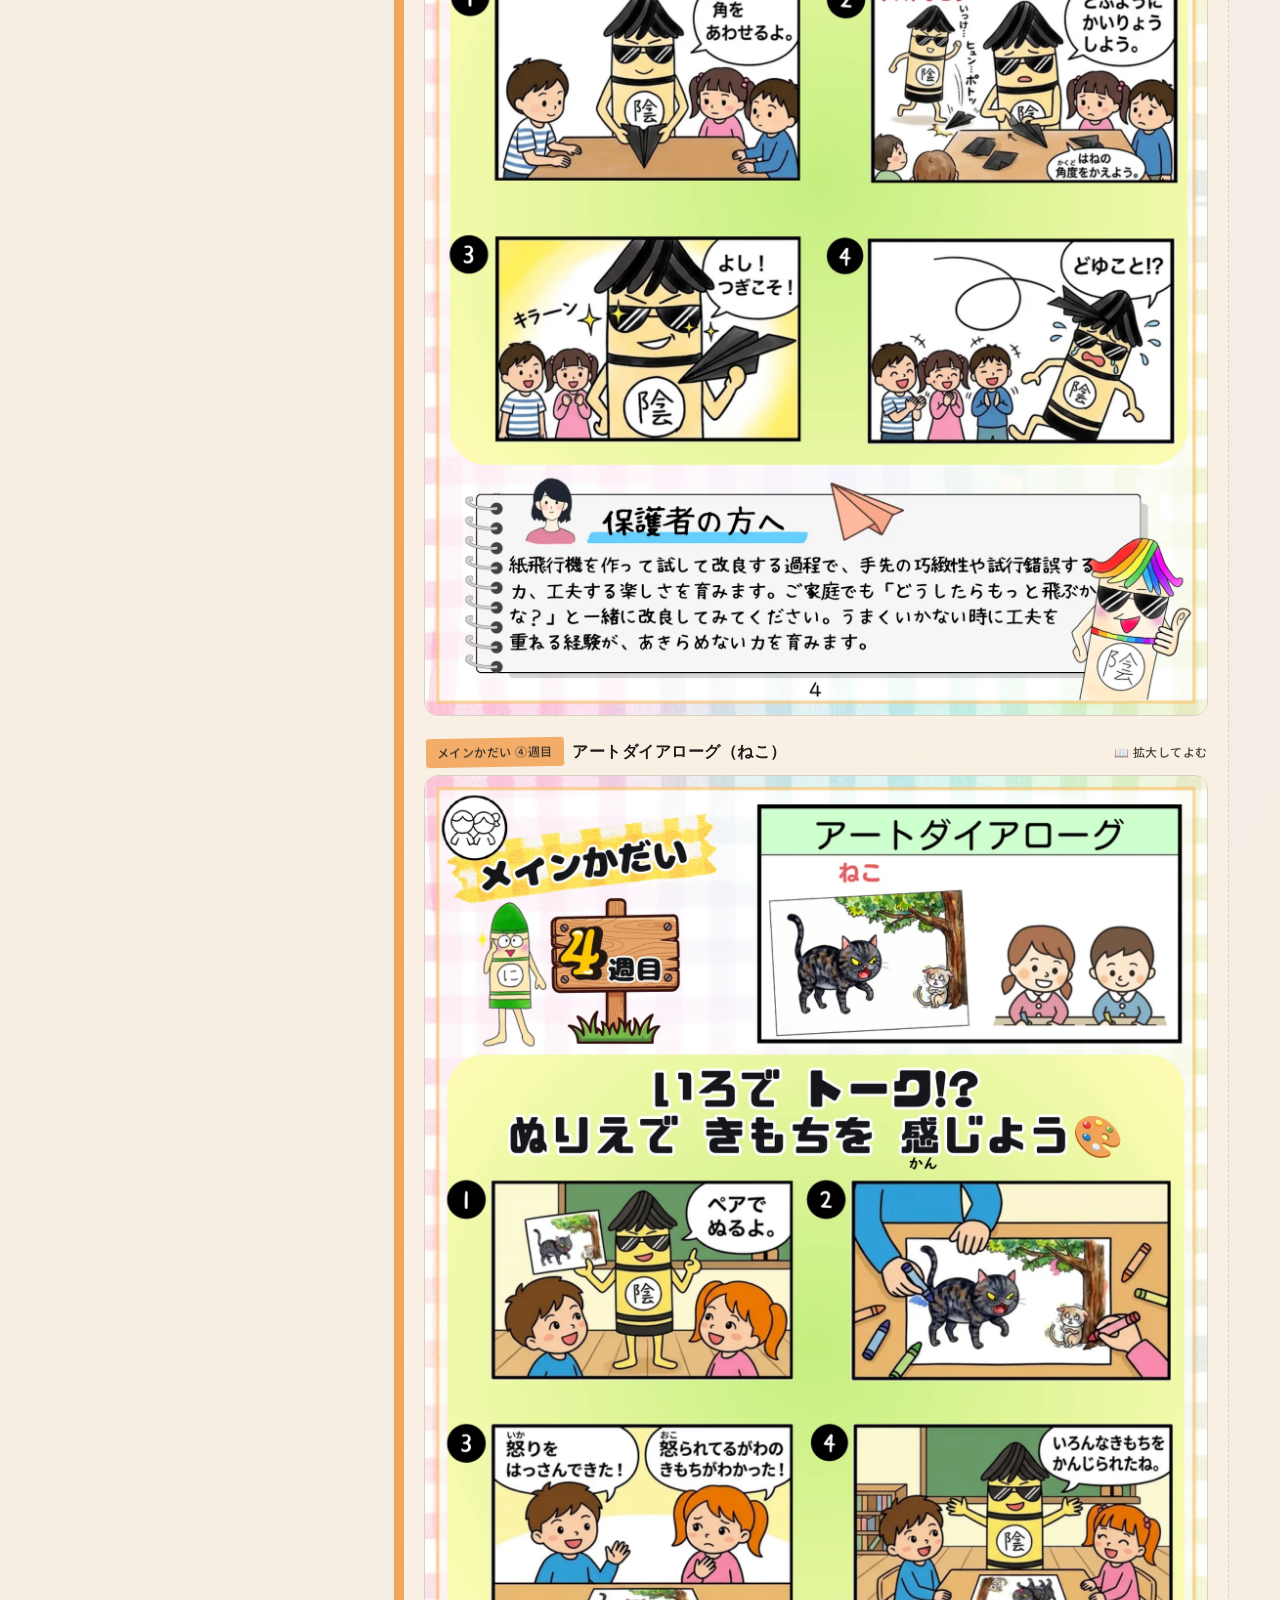
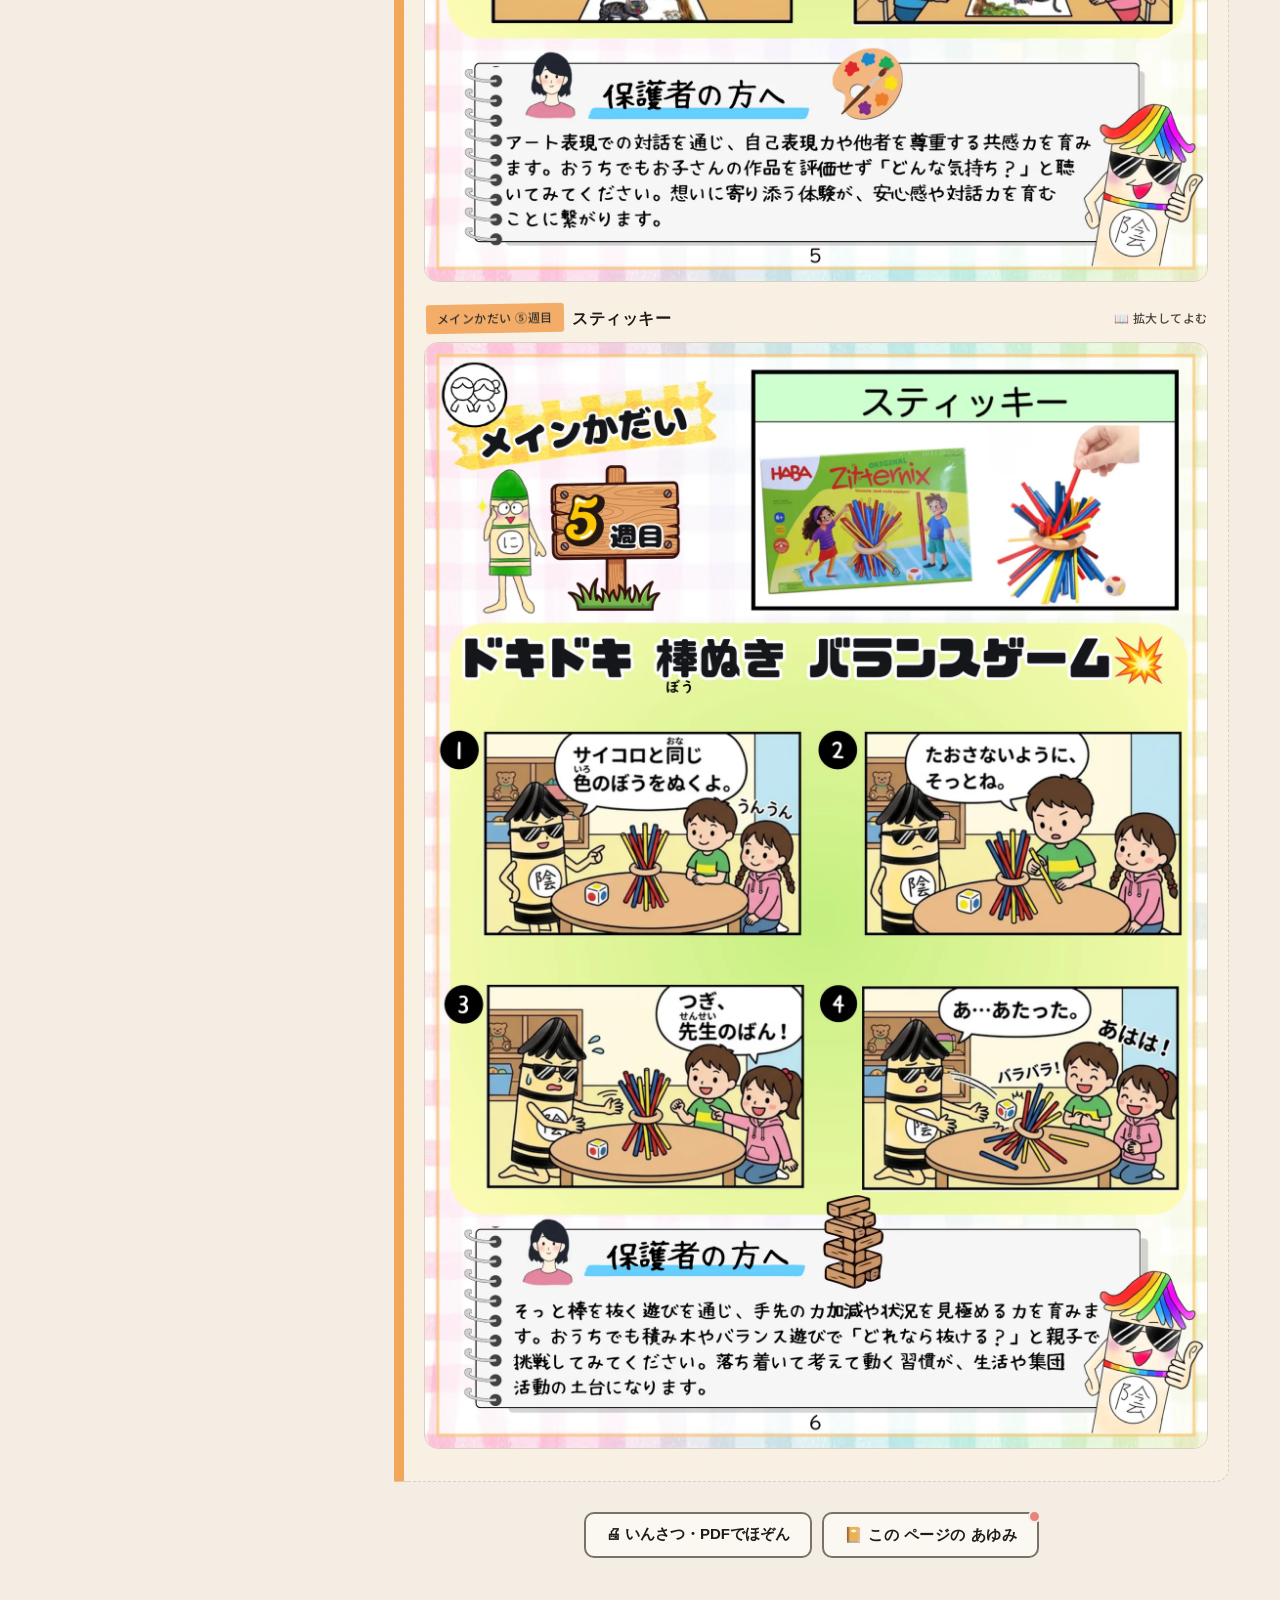
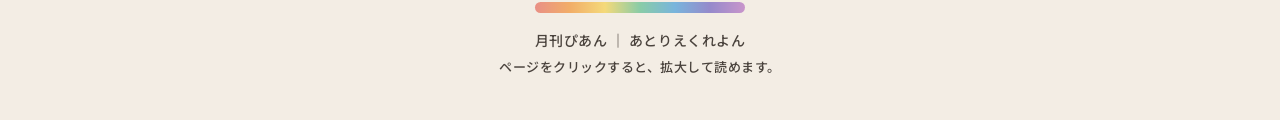
==== commit a8b6d347: "月刊ぴあんに黒板のバックナンバーとPC閲覧画面を追加" ====
--- a/index.html
+++ b/index.html
@@ -21,11 +21,11 @@
 <link rel="preconnect" href="https://fonts.googleapis.com" />
 <link rel="preconnect" href="https://fonts.gstatic.com" crossorigin />
 <link href="https://fonts.googleapis.com/css2?family=Kosugi+Maru&family=Noto+Sans+JP:wght@500;700&family=Yomogi&display=swap" rel="stylesheet" />
-<link rel="stylesheet" href="assets/pian.css?v=mobile-1" />
+<link rel="stylesheet" href="assets/pian.css?v=reading-1" />
 </head>
 <body data-brand="atelier">
 
-<a class="skip" href="#main">本文へすすむ</a>
+<a class="skip" href="#reading">本文へすすむ</a>
 <div class="progress" id="readProgress" aria-hidden="true"></div>
 
 <header class="site">
@@ -42,37 +42,47 @@
 </header>
 
 <main id="main" class="wrap">
+  <nav class="issue-board" id="issueBoard" aria-labelledby="boardTitle" hidden>
+    <div class="board-heading">
+      <h2 id="boardTitle"><span aria-hidden="true">📚</span> バックナンバー</h2>
+      <button type="button" id="boardSearch" aria-haspopup="dialog"><span aria-hidden="true">⌕</span> 課題・号をさがす</button>
+    </div>
+    <div class="board-scroll" id="boardList"></div>
+    <div class="board-ledge" aria-hidden="true"></div>
+  </nav>
 
-  <div id="resumeCard" hidden></div>
-  <div id="issueRoot"></div>
+  <div class="reading" id="reading" tabindex="-1">
+    <div id="resumeCard" hidden></div>
+    <div id="issueRoot"></div>
 
-  <noscript>
-    <p class="hero-note" style="margin:28px auto;">
-      <span class="ico">⚠️</span>
-      <span>このページを見るには、ブラウザのJavaScriptを有効にしてください。</span>
-    </p>
-  </noscript>
+    <noscript>
+      <p class="hero-note" style="margin:28px auto;">
+        <span class="ico">⚠️</span>
+        <span>このページを見るには、ブラウザのJavaScriptを有効にしてください。</span>
+      </p>
+    </noscript>
 
-  <section class="archive" id="archive" aria-labelledby="archTitle">
-    <div class="archive-head">
-      <span class="ico" aria-hidden="true">📚</span>
-      <h2 id="archTitle">バックナンバー</h2>
+    <section class="archive" id="archive" aria-labelledby="archTitle">
+      <div class="archive-head">
+        <span class="ico" aria-hidden="true">📚</span>
+        <h2 id="archTitle">バックナンバー</h2>
+      </div>
+      <p class="archive-lead">これまでの月刊ぴあんです。見たい月をえらんでください。</p>
+      <div class="arch-list" id="archList"></div>
+    </section>
+
+    <div class="tools">
+      <button type="button" id="printBtn">🖨 いんさつ・PDFでほぞん</button>
+      <a class="tool-link" href="diary.html" id="diaryLink">📔 この ページの あゆみ</a>
     </div>
-    <p class="archive-lead">これまでの月刊ぴあんです。見たい月をえらんでください。</p>
-    <div class="arch-list" id="archList"></div>
-  </section>
-
-  <div class="tools">
-    <button type="button" id="printBtn">🖨 いんさつ・PDFでほぞん</button>
-    <a class="tool-link" href="diary.html" id="diaryLink">📔 この ページの あゆみ</a>
   </div>
-
 </main>
 
 <footer class="foot wrap">
   <div class="rainbow" aria-hidden="true"></div>
   月刊ぴあん ｜ あとりえくれよん<br />
-  <small>ページはタップでよむ画面がひらきます ・ ひろげる指で拡大できます</small>
+  <small class="touch-copy">ページはタップでよむ画面がひらきます ・ ひろげる指で拡大できます</small>
+  <small class="desktop-copy">ページをクリックすると、拡大して読めます。</small>
 </footer>
 
 <button class="totop" id="toTop" type="button">↑ うえへ</button>
@@ -125,6 +135,6 @@
 <script src="issues.js"></script>
 <!-- 日誌の最終更新日を見て「新しい記事あり」の赤い点を出すため、ここでも読みます -->
 <script src="diary.js"></script>
-<script src="assets/pian.js?v=mobile-1"></script>
+<script src="assets/pian.js?v=reading-1"></script>
 </body>
 </html>
--- a/assets/pian.css
+++ b/assets/pian.css
@@ -873,6 +873,233 @@
   .v-top{padding-top:4px; padding-bottom:4px;}
 }
 
+/* ══════════ パソコンの本だなと誌面 ══════════ */
+.issue-board,.contents,.desktop-copy,.foot .desktop-copy{display:none;}
+.hero-intro,.hero-actions{display:contents;}
+
+@media screen and (min-width:960px){
+  :root{
+    --spread-width:1360px;
+    --spread-gutter:clamp(25px,4vw,64px);
+    --spread-gap:clamp(24px,3.3vw,52px);
+  }
+  html{scroll-padding-bottom:20px;}
+  body{
+    padding-bottom:24px; overflow-x:clip;
+    background:radial-gradient(ellipse at 85% 5%,var(--brand-soft),transparent 54%),var(--paper);
+  }
+  .site{
+    padding:0;
+    background:color-mix(in srgb,var(--card) 88%,var(--brand-soft));
+    border-bottom:1px solid var(--line);
+  }
+  .site .wrap,main.has-issue-board{
+    max-width:var(--spread-width);
+    padding-inline:var(--spread-gutter);
+  }
+  .site .wrap{
+    min-height:78px; display:flex; justify-content:space-between; align-items:center; gap:24px;
+  }
+  .site .logo{margin:0; gap:12px; font-size:23px; line-height:1.4;}
+  .site .mark{width:42px; height:42px; font-size:21px;}
+  .site .brands{gap:8px; border:0;}
+  .site .brands a{
+    min-width:157px; min-height:47px; padding:4px 14px; border-radius:9px; border-bottom:1px dashed var(--line);
+    line-height:1.5;
+  }
+  .site .brands a[aria-current="page"]{border:1px solid var(--brand-ink); box-shadow:0 -4px 0 var(--brand) inset;}
+  .site .brands a:hover{background:var(--brand-soft);}
+  main.has-issue-board{
+    display:grid; grid-template-columns:clamp(270px,23.5vw,310px) minmax(0,1fr);
+    gap:var(--spread-gap); align-items:start; margin-top:30px;
+  }
+  .reading{min-width:0;}
+  .dock,.archive,.touch-copy,.foot .touch-copy{display:none;}
+  .desktop-copy,.foot .desktop-copy{display:inline;}
+  .totop{right:22px; bottom:22px;}
+
+  .issue-board:not([hidden]){
+    --chalk:#fff7e1;
+    --chalk-soft:#e0eae0;
+    --chalk-line:#ffe0a0;
+    position:sticky; top:18px; display:flex; flex-direction:column;
+    max-height:calc(100vh - 128px); max-height:calc(100dvh - 128px);
+    min-height:0; padding:15px 10px 0;
+    color:var(--chalk);
+    background:var(--grain),radial-gradient(ellipse at 8% 82%,#375b4d 0%,transparent 78%),#243e34;
+    border:6px solid #b28760; border-top-color:#c89d74; border-bottom-color:#98704c;
+    border-radius:14px;
+    box-shadow:inset 0 0 0 1px #172f25,inset 0 3px 9px #142c2490,0 7px 0 -2px #855c3c,0 16px 26px -18px #452e21;
+  }
+  .board-heading{padding:0 5px 12px; flex:none;}
+  .board-heading h2{
+    display:flex; align-items:center; gap:8px; margin:0 0 13px;
+    font-family:var(--font-head); font-size:21px; line-height:1.55; letter-spacing:.035em;
+  }
+  .board-heading button{
+    display:flex; align-items:center; gap:9px; width:100%; min-height:44px; padding:5px 11px;
+    border:1px dashed #e1ead496; border-radius:8px; cursor:pointer; text-align:left;
+    font:700 14px/1.4 var(--font-body); color:var(--chalk); background:#fff7e115;
+    transition:background .2s ease-out;
+  }
+  .board-heading button span{font:700 24px/1 Georgia,serif;}
+  .board-heading button:hover{background:#fff7e12b;}
+  .board-scroll{
+    min-height:0; padding:2px 5px 5px; overflow-y:auto; overscroll-behavior:contain;
+    scrollbar-width:thin; scrollbar-color:#a5b8a7 transparent; scroll-padding:5px;
+  }
+  .issue-board :is(a,button,summary):focus-visible{outline:3px solid var(--chalk-line); outline-offset:1px;}
+  .board-year{border-top:1px solid #f4ecd44d;}
+  .board-year summary{
+    display:flex; align-items:center; gap:9px; min-height:44px; padding:3px 7px;
+    color:var(--chalk); cursor:pointer; list-style:none; border-radius:6px;
+    transition:background .18s ease-out;
+  }
+  .board-year summary::-webkit-details-marker{display:none;}
+  .board-year summary::after{
+    content:""; width:8px; height:8px; margin-inline:3px 2px;
+    border-right:2px solid currentColor; border-bottom:2px solid currentColor;
+    transform:translateY(-2px) rotate(45deg); transition:transform .22s ease-out;
+  }
+  .board-year[open] summary::after{transform:translateY(2px) rotate(225deg);}
+  .board-year summary:hover{background:#fff7e11c;}
+  .board-year summary strong{font-size:17px; font-variant-numeric:tabular-nums;}
+  .board-year summary span{margin-left:auto; color:var(--chalk-soft); font-size:12px;}
+  .board-months{
+    display:grid; grid-template-columns:repeat(2,minmax(0,1fr)); gap:7px;
+    margin:1px 0 11px; padding:0; list-style:none;
+  }
+  .board-month{
+    display:flex; align-items:center; gap:7px; position:relative;
+    min-height:51px; height:100%; padding:4px 6px; border:1px solid transparent; border-radius:7px;
+    font-family:var(--font-head); font-size:15px; line-height:1.2; letter-spacing:0;
+    color:#2d3c32; background:#e9eee2; text-decoration:none;
+    box-shadow:0 2px 0 #162d25b8;
+    transition:background .2s ease-out, border-color .2s ease-out, translate .22s ease-out;
+  }
+  .board-month strong{display:block; white-space:nowrap;}
+  .board-month small{
+    display:block; margin-top:3px; font:700 10px/1.25 var(--font-body); color:#43564b;
+  }
+  .board-cover{
+    flex:none; display:grid; place-items:center; position:relative;
+    width:26px; height:34px; font-size:16px; overflow:hidden;
+    border:1px solid #334f3e33; border-radius:3px;
+    background:#fff9e9; box-shadow:1px 2px 0 #273e3320;
+    transition:transform .26s cubic-bezier(.2,.8,.3,1);
+  }
+  .board-cover img{
+    position:absolute; inset:0; display:block; width:100%; height:100%; object-fit:cover;
+    opacity:0; transition:opacity .18s ease-out;
+  }
+  .board-cover img[data-loaded]{opacity:1;}
+  .board-month[data-jump] .board-cover{background:#eae5fb;}
+  .board-month:hover{translate:0 -1px; background:#fffaf0;}
+  .board-month:active{translate:0 1px;}
+  .board-month:hover .board-cover,.board-month[aria-current="true"] .board-cover{transform:rotate(-7deg) translateY(-1px);}
+  .board-month[aria-current="true"]{
+    color:#382a1d; border-color:#81552a; background:#fff0c5;
+    box-shadow:0 0 0 1px var(--chalk-line),0 2px 0 #162d25b8;
+  }
+  .board-month::after{
+    content:""; position:absolute; inset:auto 8px 2px;
+    height:3px; border-radius:65% 38% 58% 40%; pointer-events:none;
+    background:linear-gradient(90deg,#a8752d,#c98a2c 60%,#c98a2c60);
+    transform:scaleX(0); transform-origin:left;
+    transition:transform .34s cubic-bezier(.2,.8,.3,1);
+  }
+  .board-month[aria-current="true"]::after{transform:scaleX(1);}
+  .board-ledge{
+    display:flex; align-items:flex-end; gap:7px; flex:none; height:15px; padding:0 15px 1px;
+  }
+  .board-ledge::before,.board-ledge::after{
+    content:""; width:25px; height:5px; border-radius:2px 1px;
+    background:#fff1d3; box-shadow:0 2px 0 #263831;
+    transform:rotate(-5deg);
+  }
+  .board-ledge::after{width:16px; background:#f1c1cd; transform:rotate(4deg);}
+
+  .reading .resume-read{margin:0 0 18px;}
+  .issue{animation:issue-appear .29s ease-out both;}
+  .hero{
+    display:grid; align-content:center; gap:20px; min-height:275px; text-align:left;
+    padding:clamp(25px,3.6vw,54px);
+    border:1px solid var(--line); border-radius:18px;
+    background:var(--grain),linear-gradient(135deg,var(--card) 35%,color-mix(in srgb,var(--brand-soft) 58%,var(--card)));
+    box-shadow:0 14px 36px -30px #462d25,0 2px 0 var(--paper-warm);
+  }
+  .hero.with-cover{
+    grid-template-columns:minmax(0,1fr) minmax(0,.95fr);
+    grid-template-rows:1fr 1fr; column-gap:clamp(20px,3vw,45px);
+  }
+  .hero-intro,.hero-actions{display:block; min-width:0;}
+  .hero-intro{align-self:end;}
+  .hero-kicker{margin-bottom:13px; font-size:13px;}
+  .hero-title{justify-content:flex-start; gap:10px; font-size:clamp(20px,2.15vw,34px);}
+  .hero-title .num{
+    width:auto; height:auto; display:inline-flex; align-items:baseline; gap:2px;
+    border:0; border-radius:0; background:none; color:var(--brand-ink); transform:none;
+    font-size:clamp(45px,5.3vw,84px); font-variant-numeric:tabular-nums; letter-spacing:-.045em;
+  }
+  .hero-title .num small{display:inline-block; font-size:clamp(15px,1.65vw,24px); letter-spacing:0;}
+  .hero-catch{margin:10px 0 0; font-size:clamp(21px,2.25vw,31px); line-height:1.5;}
+  .hero .cover{
+    grid-column:2; grid-row:1/-1; align-self:center; justify-self:center;
+    width:min(100%,302px); margin:0;
+    animation:cover-settle .42s cubic-bezier(.2,.8,.3,1) both;
+  }
+  .cover img{box-shadow:2px 8px 16px #43322424; transition:transform .25s ease-out, box-shadow .25s ease-out;}
+  .cover button:hover img{transform:rotate(0) translateY(-2px); box-shadow:2px 12px 21px #43322430;}
+  .hero-actions{align-self:start;}
+  .hero .read-start{width:fit-content; max-width:100%; min-height:48px; margin:0; padding:0 15px;}
+  .hero .hero-note{margin:16px 0 0; font-size:14px;}
+
+  .contents{display:block; margin-top:26px;}
+  .contents h2{margin:0 0 9px; font:700 20px/1.5 var(--font-head);}
+  .contents ul{display:grid; grid-template-columns:repeat(2,minmax(0,1fr)); gap:8px; margin:0; padding:0; list-style:none;}
+  .contents-link{
+    --zone:var(--c-other);
+    display:flex; align-items:center; gap:9px; width:100%; height:100%; min-height:60px; padding:8px 11px;
+    border:1px solid var(--line); border-left:4px solid var(--zone); border-radius:7px;
+    font:inherit; color:var(--ink); background:var(--card); text-align:left; cursor:pointer;
+    transition:background .2s ease-out, border-color .2s ease-out;
+  }
+  .contents-link[data-sec="schedule"]{--zone:var(--c-schedule);}
+  .contents-link[data-sec="subject"]{--zone:var(--c-subject);}
+  .contents-link[data-sec="meditation"]{--zone:var(--c-meditation);}
+  .contents-link[data-sec="main"]{--zone:var(--c-main);}
+  .contents-link strong{display:block; font:700 14px/1.4 var(--font-head);}
+  .contents-link small{display:block; color:var(--ink-2); font-size:11px; line-height:1.5;}
+  .contents-icon{flex:none; font-size:18px;}
+  .contents-arrow{margin-left:auto; color:var(--ink-2); transition:transform .2s ease-out;}
+  .contents-link:hover{border-color:var(--zone); background:color-mix(in srgb,var(--zone) 18%,var(--card));}
+  .contents-link:hover .contents-arrow{transform:translateY(3px);}
+  .page-view:hover img{border-color:var(--brand-ink);}
+  .sheet{margin:auto; border-radius:18px; translate:0 14px;}
+  .sheet-grip{display:none;}
+  .sheet-body{padding-top:19px;}
+  @starting-style{
+    .sheet[open]{translate:0 14px; opacity:0;}
+  }
+}
+@media screen and (min-width:1200px){
+  .contents ul{grid-template-columns:repeat(4,minmax(0,1fr));}
+  .contents ul:has(li:only-child){grid-template-columns:repeat(2,minmax(0,1fr));}
+}
+@keyframes issue-appear{from{opacity:.48; transform:translateY(6px);} to{opacity:1; transform:none;}}
+@keyframes cover-settle{from{opacity:.6; transform:translate(5px,5px) rotate(1.5deg);} to{opacity:1; transform:none;}}
+@media (prefers-reduced-motion:reduce){
+  .board-month :is(.board-cover,img),.board-ledge::before,.board-ledge::after{transform:none !important;}
+  .board-month,.contents-link .contents-arrow,.hero .cover button:hover img{translate:none; transform:none;}
+}
+@media screen and (min-width:960px) and (prefers-contrast:more){
+  body,.site,.hero{background:#fff;}
+  .issue-board:not([hidden]){background:#182a21; border-color:#644629;}
+  .board-year{border-color:#fff7e1;}
+  .board-month,.contents-link{border-color:currentColor;}
+  .board-month[aria-current="true"]{outline:2px solid var(--chalk-line); outline-offset:1px;}
+}
+
 /* ══════════ 印刷 ══════════ */
 @media print{
   body{background:#fff; padding-bottom:0;}
